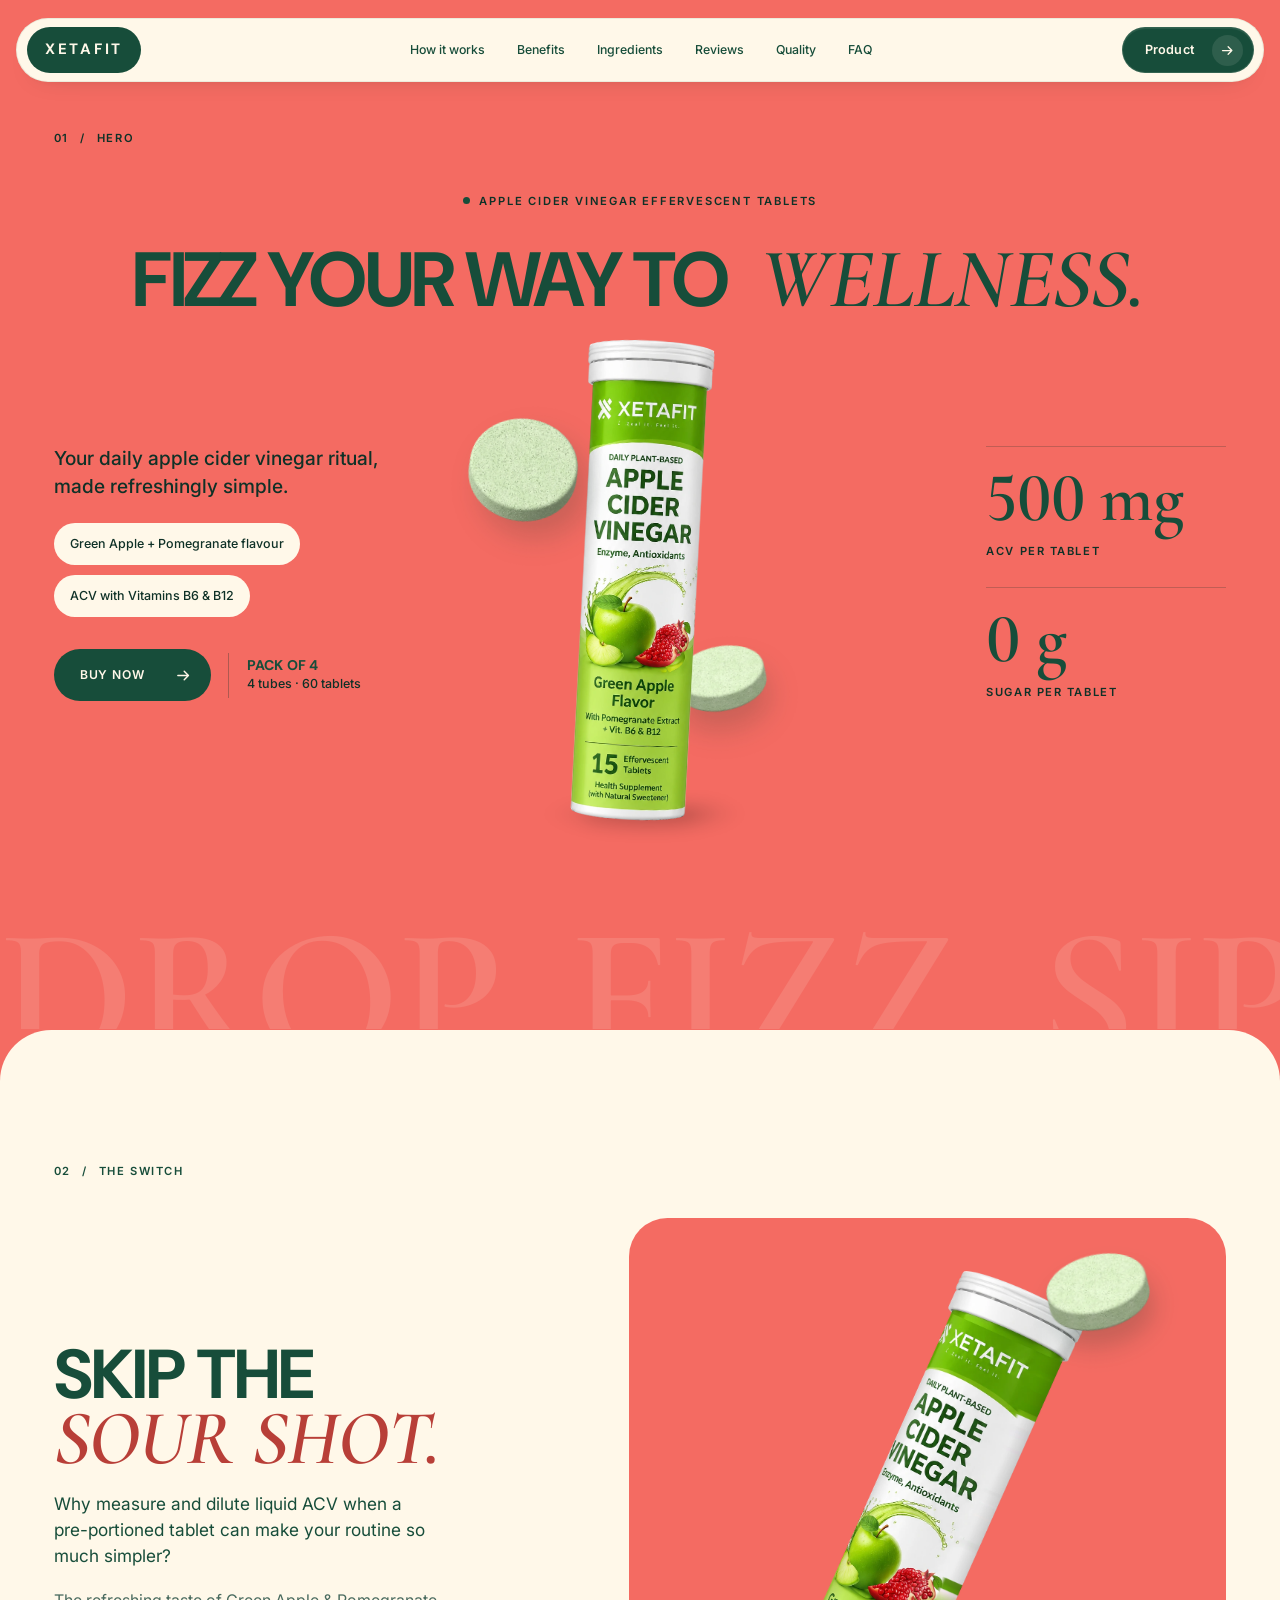
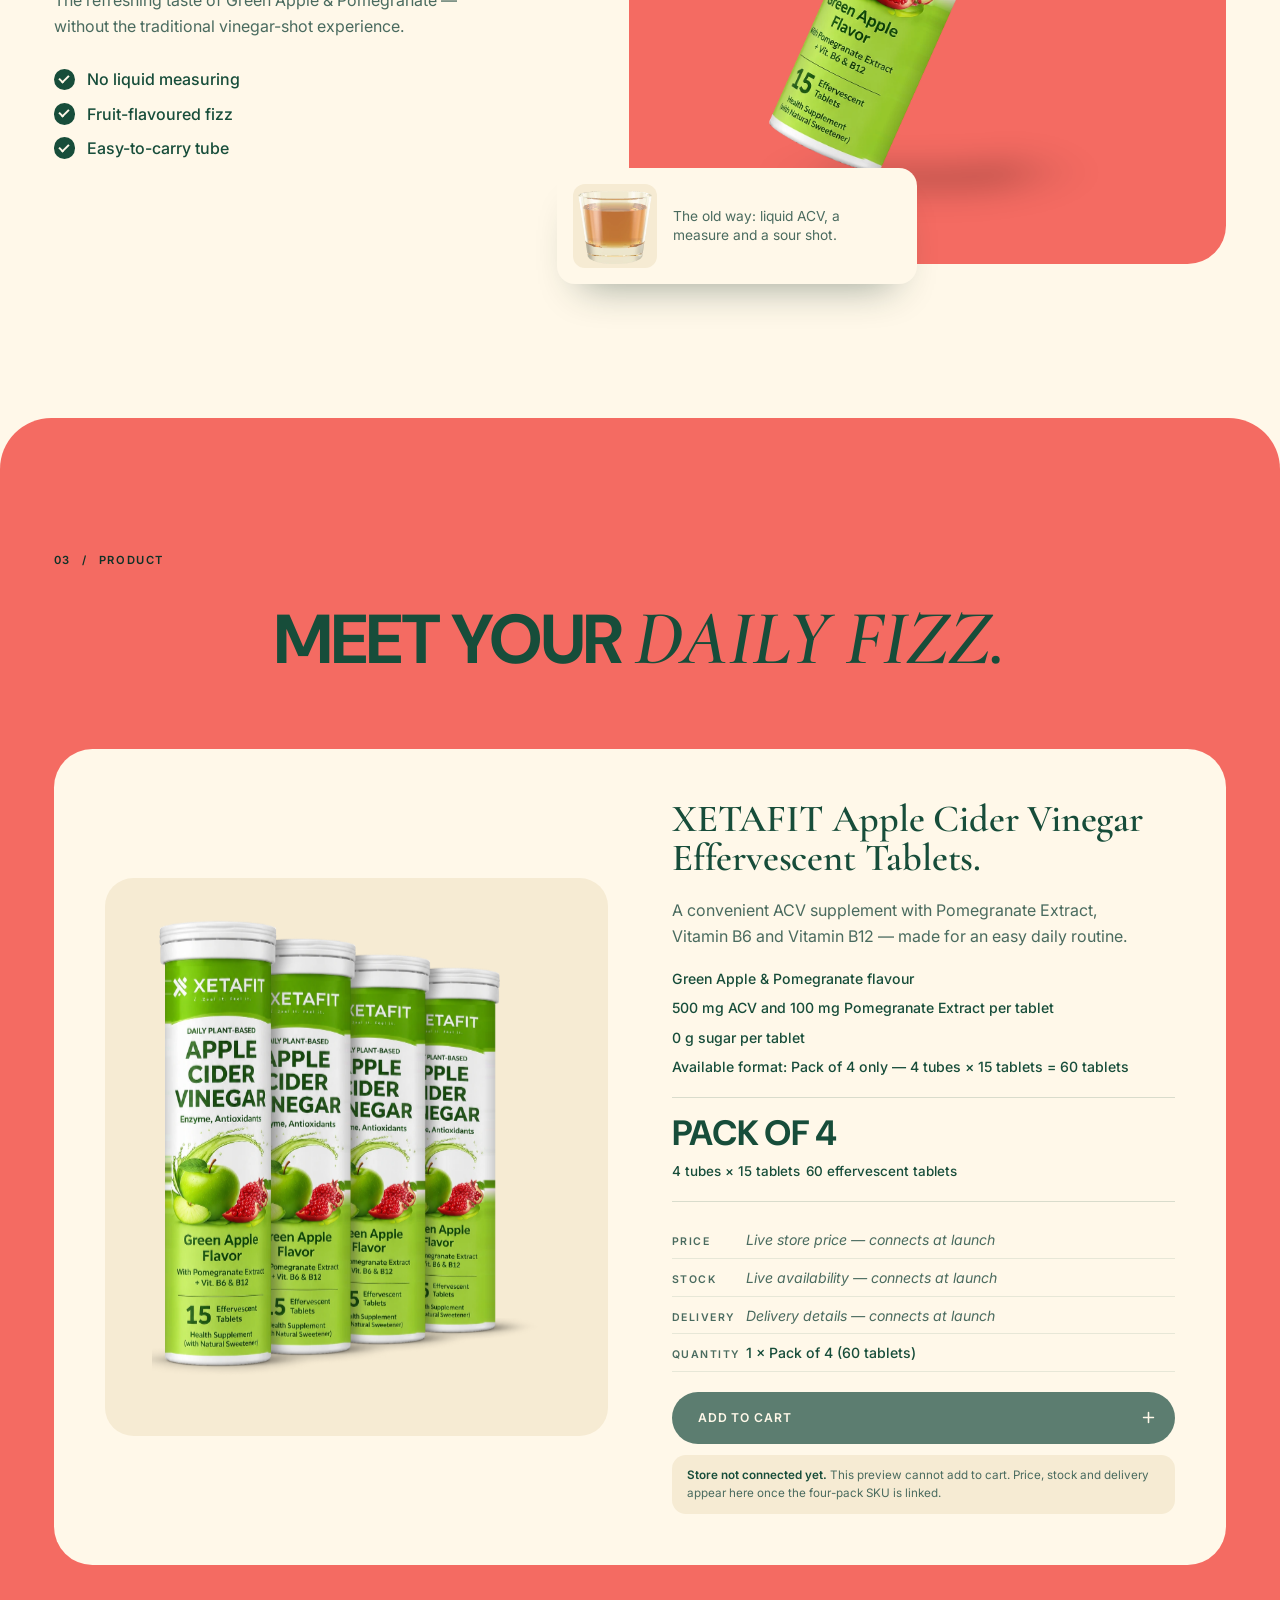
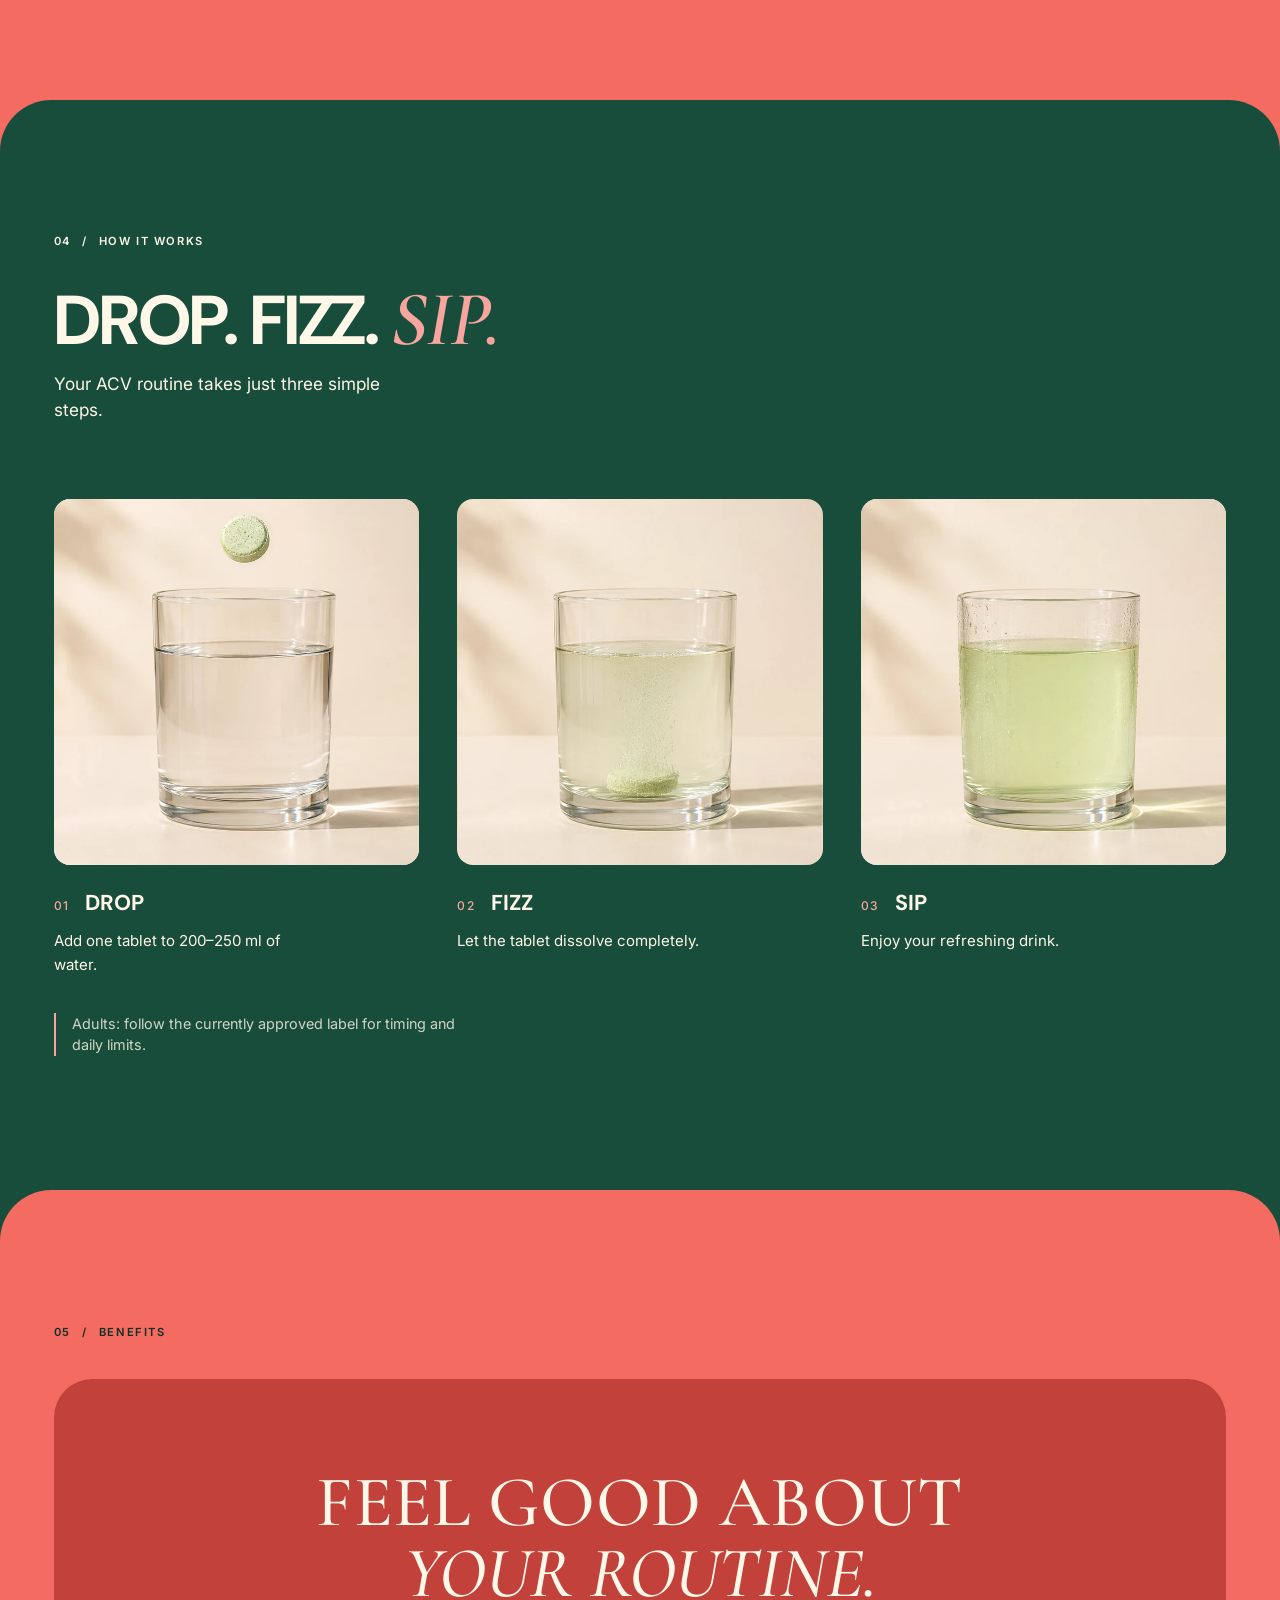
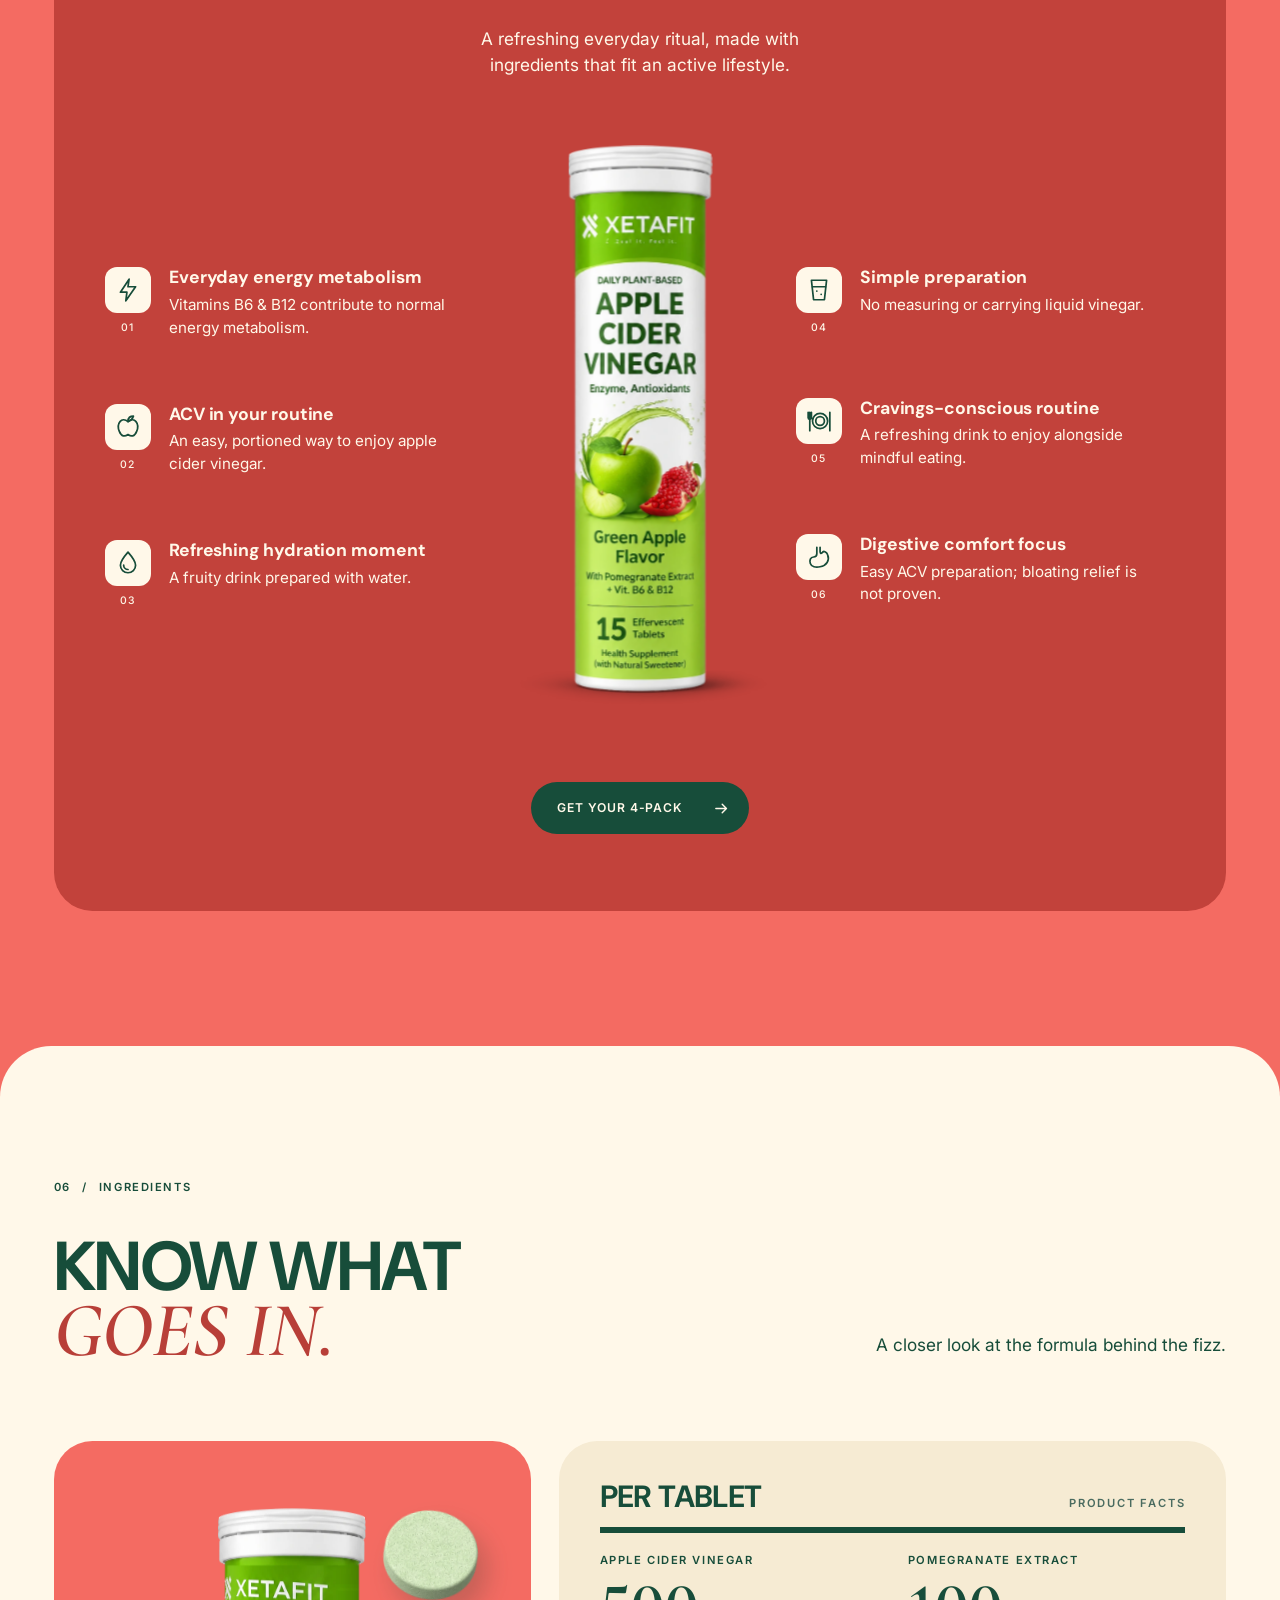
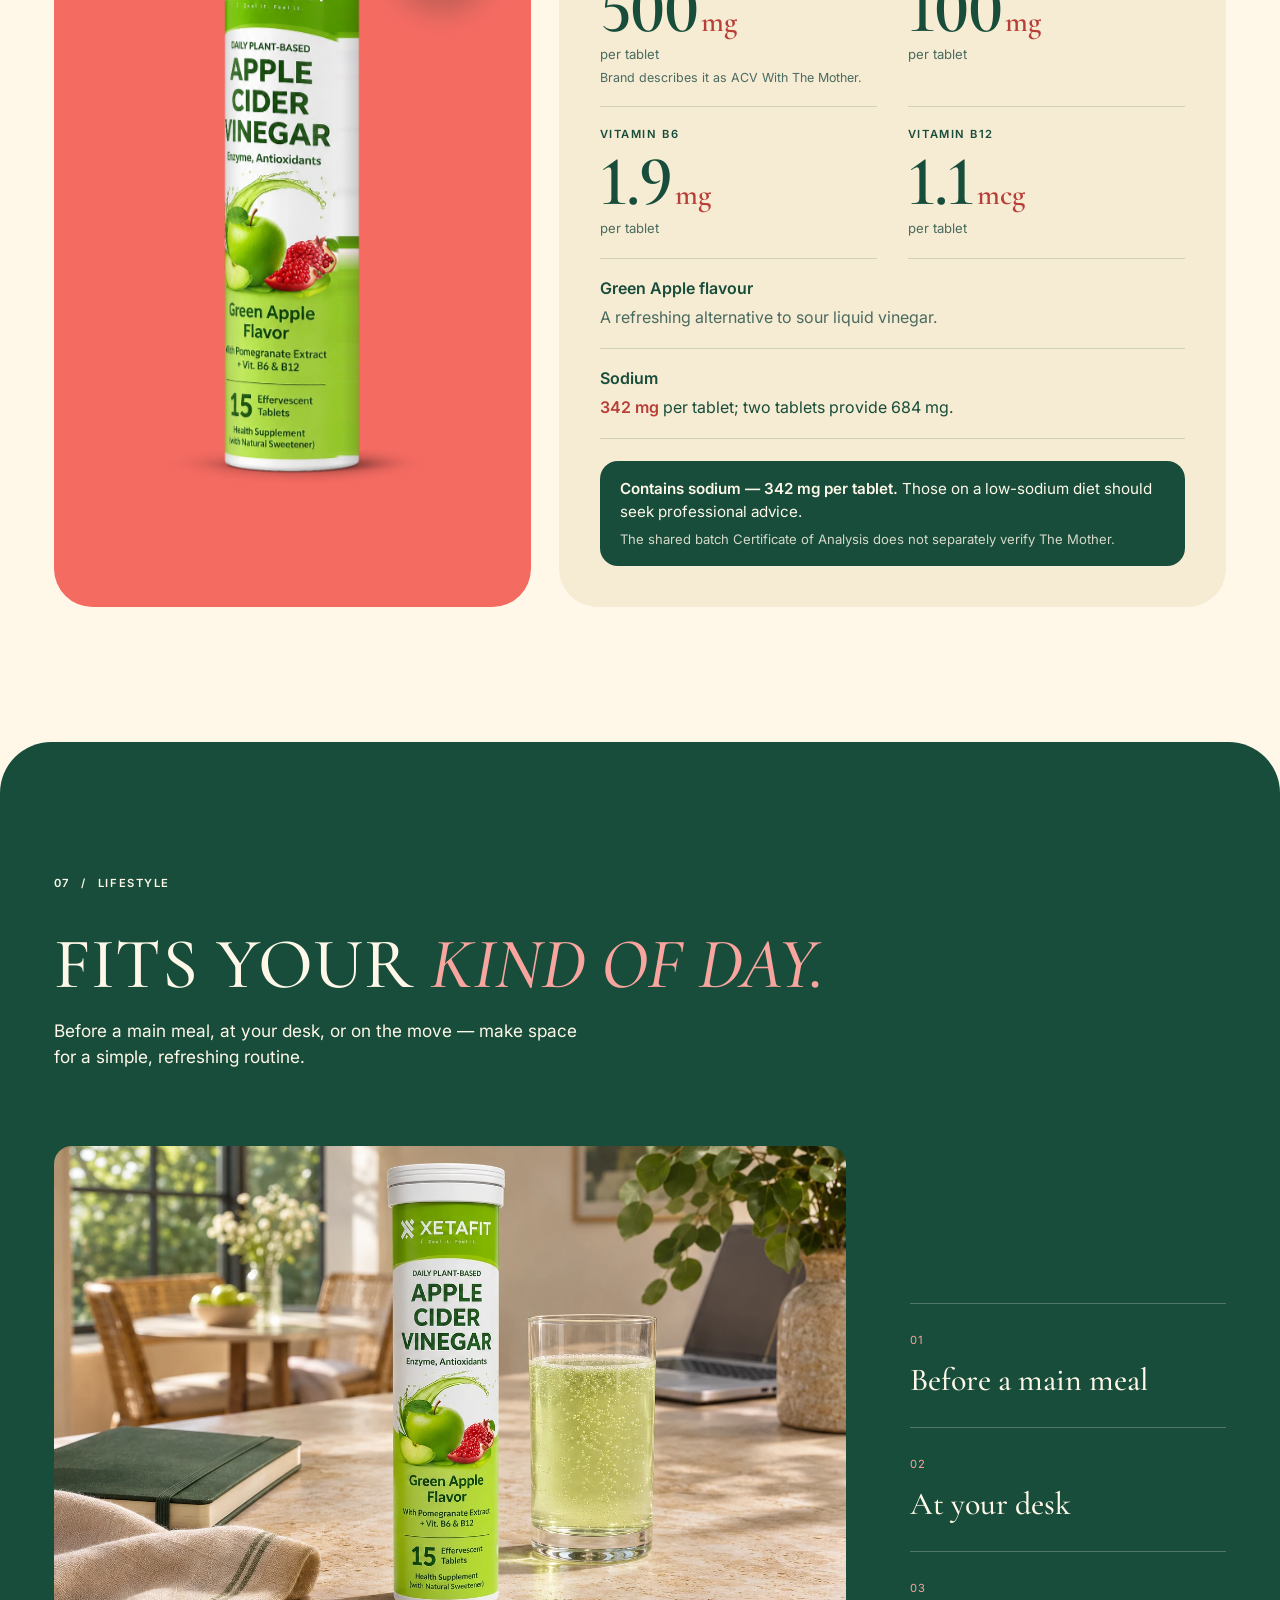
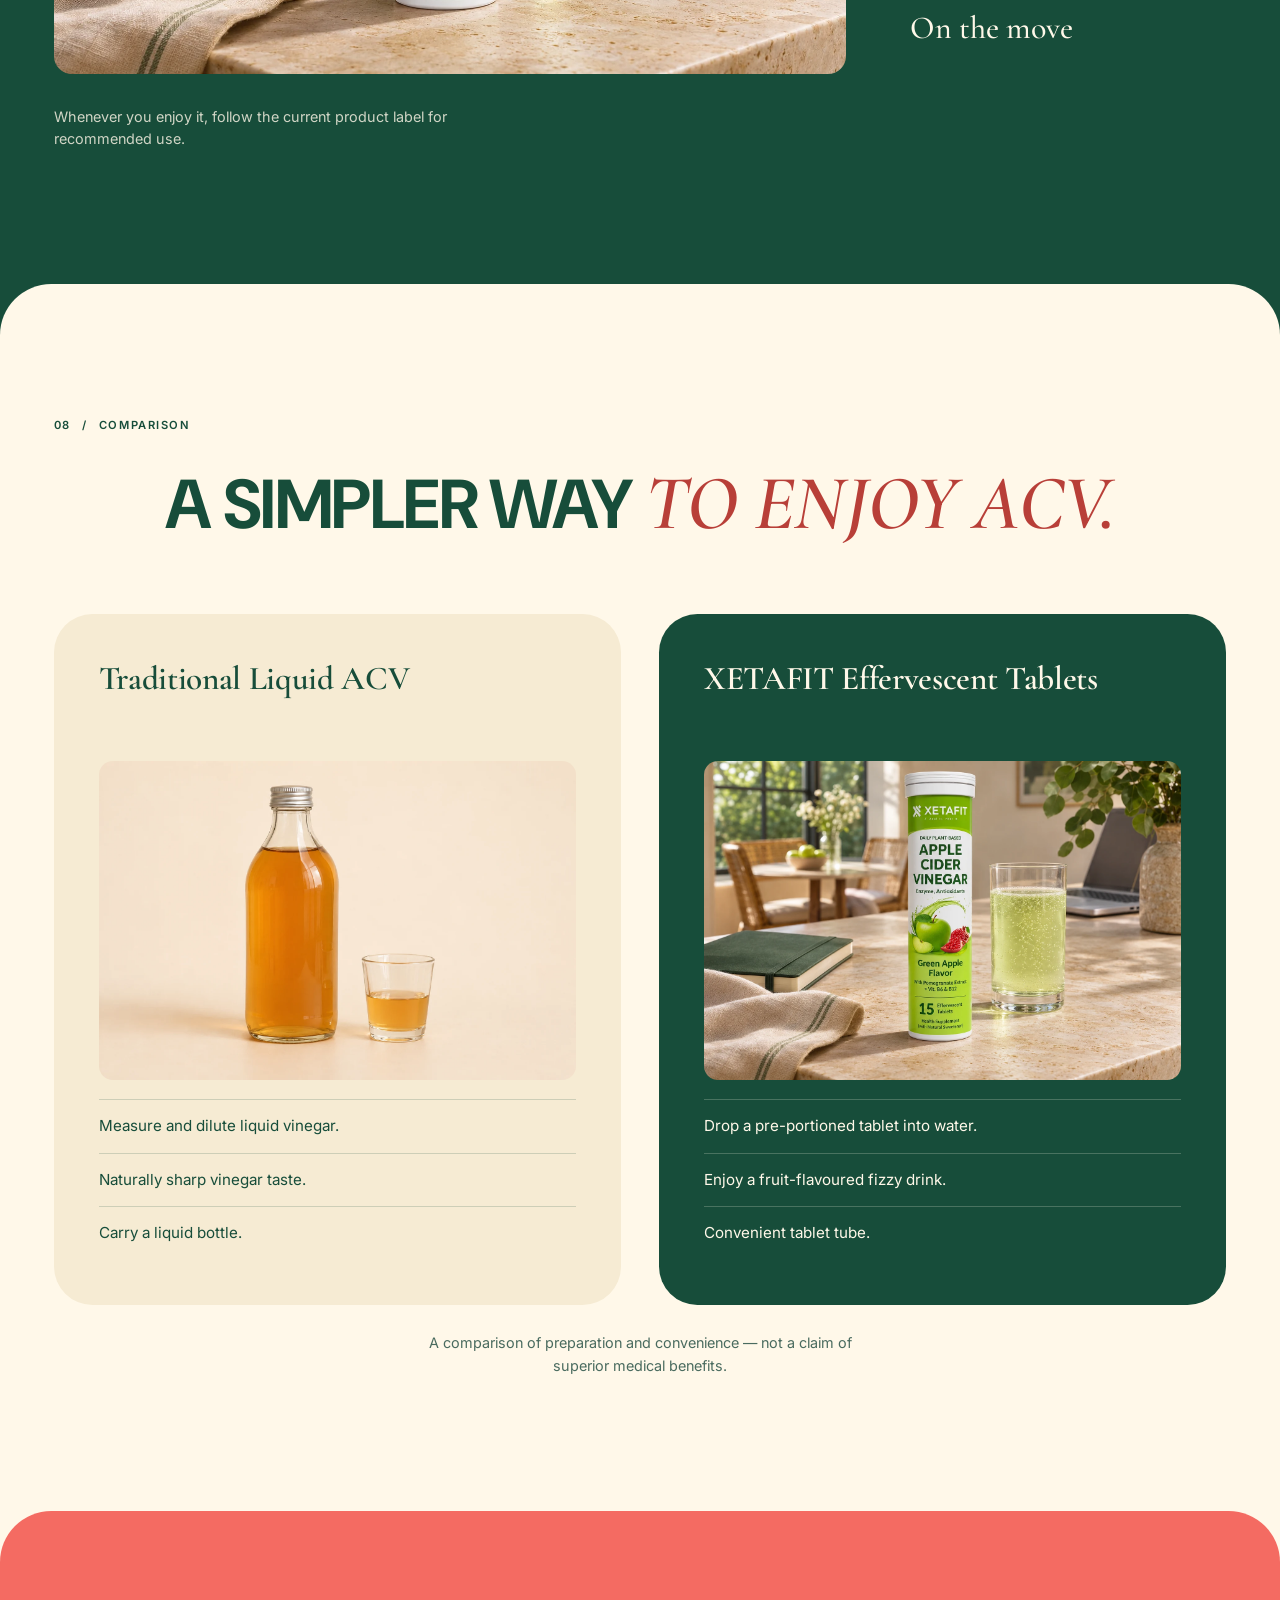
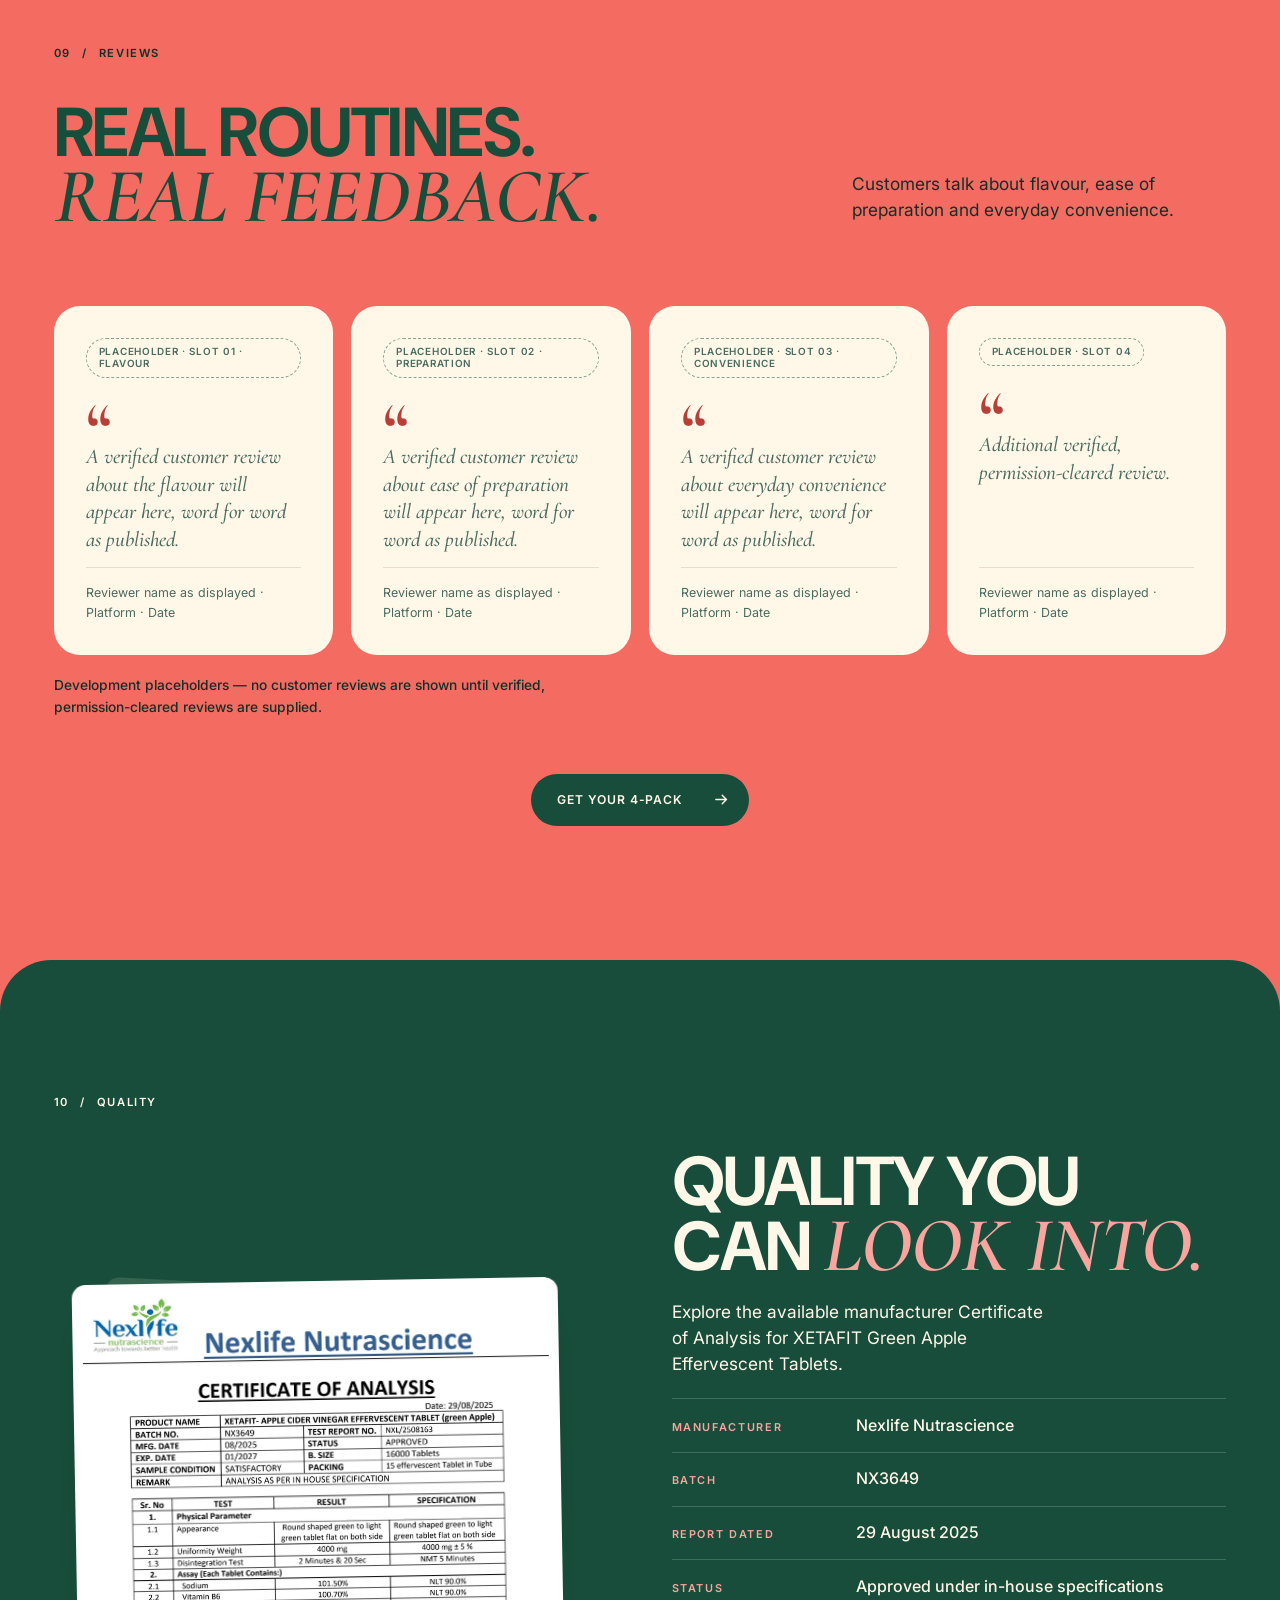
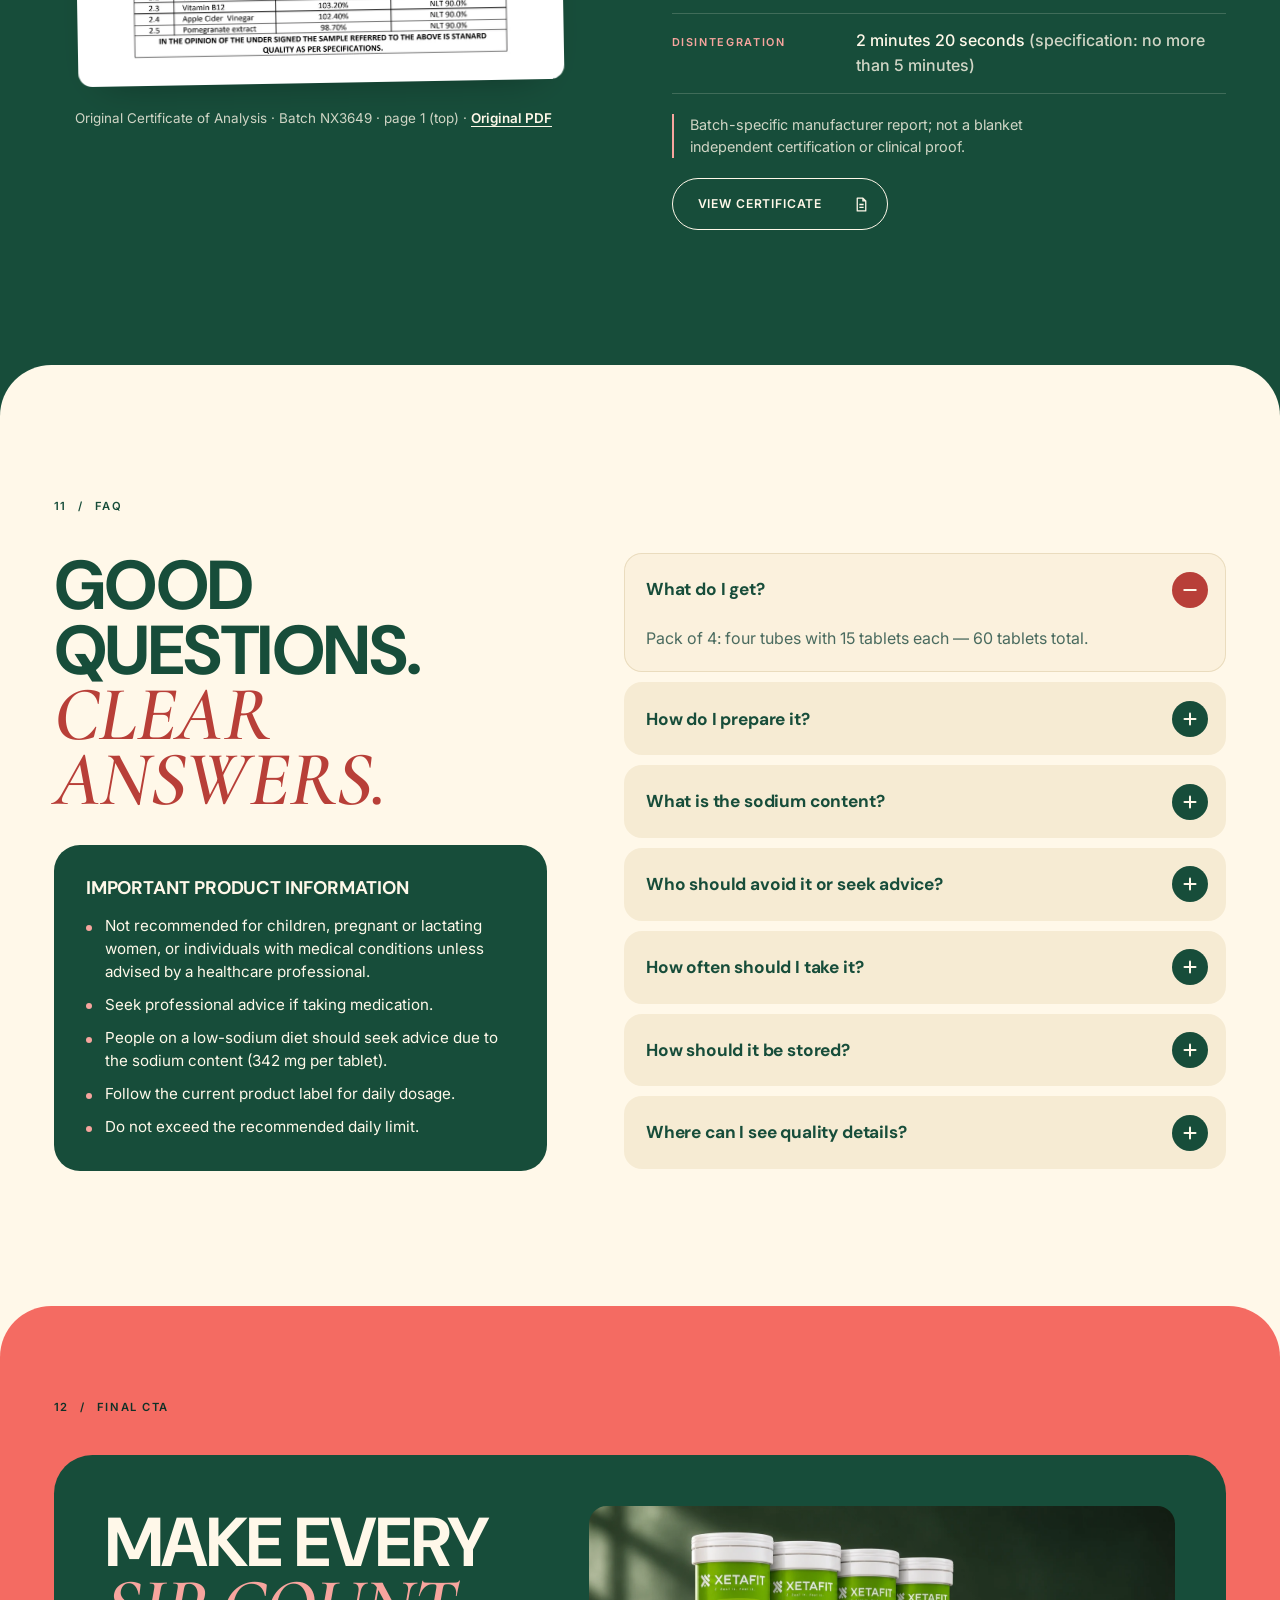
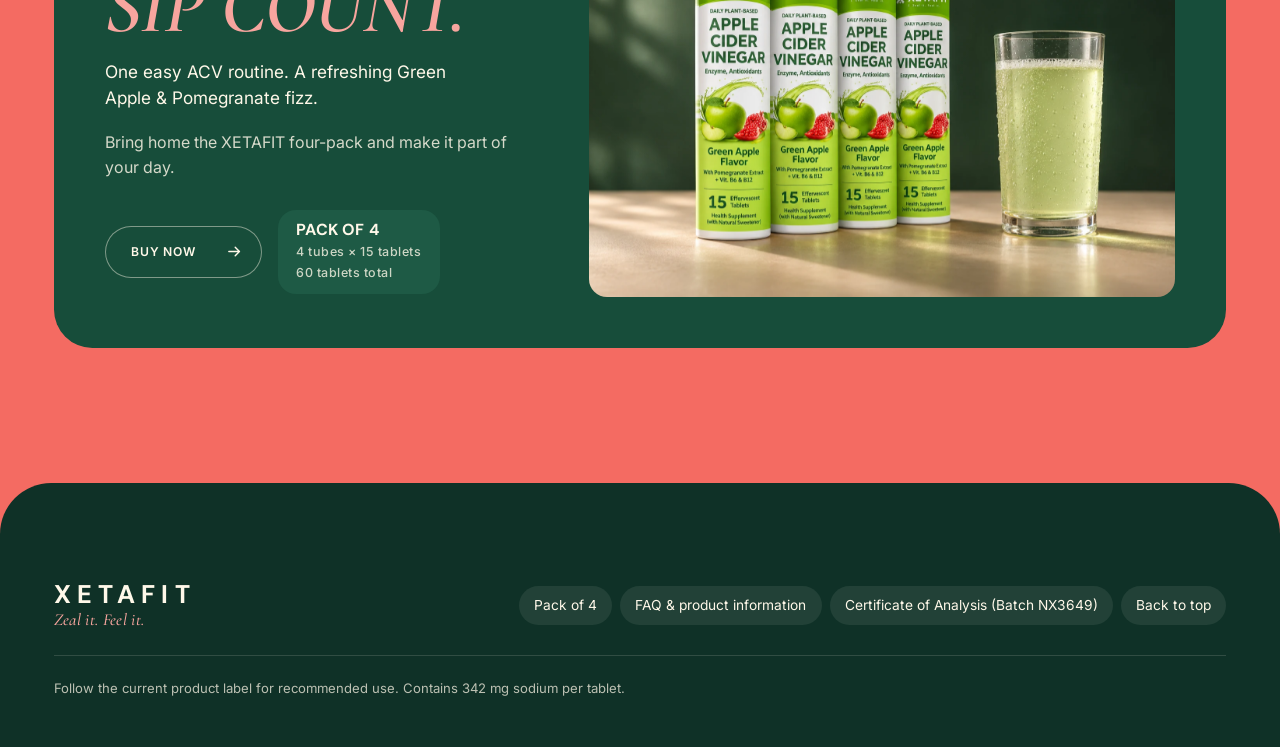
==== index.html @ f1c26c10 "Add refined XETAFIT landing page" ====
<!doctype html>
<html lang="en">
<head>
  <meta charset="utf-8">
  <meta name="viewport" content="width=device-width, initial-scale=1, viewport-fit=cover">
  <title>XETAFIT Apple Cider Vinegar Effervescent Tablets — Fizz Your Way to Wellness</title>
  <meta name="description" content="XETAFIT Apple Cider Vinegar Effervescent Tablets in Green Apple &amp; Pomegranate flavour. 500 mg ACV with Vitamins B6 &amp; B12 per tablet. Pack of 4 — 4 tubes, 60 tablets.">
  <meta name="theme-color" content="#F46B62">
  <link rel="icon" href="data:image/svg+xml,%3Csvg xmlns='http://www.w3.org/2000/svg' viewBox='0 0 32 32'%3E%3Crect width='32' height='32' rx='9' fill='%23174D3A'/%3E%3Ccircle cx='16' cy='16' r='7' fill='%23F46B62'/%3E%3C/svg%3E">

  <!-- Fonts: DM Sans (display), Cormorant Garamond (editorial), Inter (body) -->
  <link rel="preconnect" href="https://fonts.googleapis.com">
  <link rel="preconnect" href="https://fonts.gstatic.com" crossorigin>
  <link rel="stylesheet" href="https://fonts.googleapis.com/css2?family=Cormorant+Garamond:ital,wght@0,500;0,600;1,500;1,600&family=DM+Sans:opsz,wght@9..40,700&family=Inter:wght@400;500;600&display=swap">

  <!-- The hero tube is the first thing painted -->
  <link rel="preload" as="image" href="assets/images/tube-front.webp" type="image/webp" fetchpriority="high">

  <link rel="stylesheet" href="css/style.css">
  <link rel="stylesheet" href="css/responsive.css">
  <link rel="stylesheet" href="css/animations.css">
</head>
<body>

<a class="skip-link" href="#buy">Skip to the 4-pack</a>

<!-- ============================================================
     Inline icon sprite (line art, inherits currentColor)
     ============================================================ -->
<svg class="sprite" aria-hidden="true" focusable="false">
  <symbol id="i-arrow" viewBox="0 0 24 24"><path d="M4 12h15M13 6l6 6-6 6" fill="none" stroke="currentColor" stroke-width="2" stroke-linecap="round" stroke-linejoin="round"/></symbol>
  <symbol id="i-plus" viewBox="0 0 24 24"><path d="M12 5v14M5 12h14" fill="none" stroke="currentColor" stroke-width="2.2" stroke-linecap="round"/></symbol>
  <symbol id="i-doc" viewBox="0 0 24 24"><path d="M6 3h8l4 4v14H6z M14 3v4h4 M9 12h6 M9 16h6" fill="none" stroke="currentColor" stroke-width="1.8" stroke-linejoin="round"/></symbol>
  <symbol id="i-energy" viewBox="0 0 24 24"><g fill="none" stroke="currentColor" stroke-width="1.6" stroke-linecap="round" stroke-linejoin="round"><path d="m13 2-8 12h6l-1 8 9-13h-7z"/></g></symbol>
  <symbol id="i-apple" viewBox="0 0 24 24"><g fill="none" stroke="currentColor" stroke-width="1.6" stroke-linecap="round" stroke-linejoin="round"><path d="M12 7c-6-5-11 2-8 9 2 5 5 5 8 3 3 2 6 2 8-3 3-7-2-14-8-9Z"/><path d="M12 7c0-4 2-5 5-5-1 3-2 4-5 5Z"/></g></symbol>
  <symbol id="i-drop" viewBox="0 0 24 24"><g fill="none" stroke="currentColor" stroke-width="1.6" stroke-linecap="round" stroke-linejoin="round"><path d="M12 2S5 10 5 14a7 7 0 0 0 14 0c0-4-7-12-7-12Z"/><path d="M8 14a4 4 0 0 0 4 4"/></g></symbol>
  <symbol id="i-glass" viewBox="0 0 24 24"><g fill="none" stroke="currentColor" stroke-width="1.6" stroke-linecap="round" stroke-linejoin="round"><path d="m5 3 2 18h10l2-18H5Z"/><path d="M6 9h12M10 13h.01M14 16h.01"/></g></symbol>
  <symbol id="i-plate" viewBox="0 0 24 24"><g fill="none" stroke="currentColor" stroke-width="1.6" stroke-linecap="round" stroke-linejoin="round"><circle cx="13" cy="12" r="7"/><circle cx="13" cy="12" r="4"/><path d="M2 4v5c0 2 3 2 3 0V4M3.5 4v17M22 4v17"/></g></symbol>
  <symbol id="i-comfort" viewBox="0 0 24 24"><g fill="none" stroke="currentColor" stroke-width="1.6" stroke-linecap="round" stroke-linejoin="round"><path d="M10 3v6c0 2-1 3-3 3-3 0-4 3-3 6 1 3 5 4 9 3 6-1 9-6 7-11-1-3-4-4-5-2-1 1-2 1-2-1V3"/></g></symbol>
</svg>

<!-- ============================================================
     FLOATING PILL NAVIGATION
     No Buy Now here: V9 allows Buy Now only in scenes 01 and 12.
     "Product" is the navigation link to scene 03, as in the approved build.
     ============================================================ -->
<header class="nav nav--landing">
  <!-- LOGO PLACEHOLDER: swap this text wordmark for the official XETAFIT logo SVG (do not redraw the mark) -->
  <a class="nav__brand" href="#top" aria-label="XETAFIT — back to top">XETAFIT</a>
  <nav class="nav__links" aria-label="Primary">
    <ul>
      <li><a href="#how">How it works</a></li>
      <li><a href="#benefits">Benefits</a></li>
      <li><a href="#ingredients">Ingredients</a></li>
      <li><a href="#reviews">Reviews</a></li>
      <li><a href="#quality">Quality</a></li>
      <li><a href="#faq">FAQ</a></li>
    </ul>
  </nav>
  <a class="nav__product" href="#buy">Product <svg aria-hidden="true"><use href="#i-arrow"/></svg></a>
</header>

<main id="main">

<!-- ============================================================
     01 / HERO
     ============================================================ -->
<section class="sec sec--coral hero" id="top" aria-labelledby="hero-title">
  <div class="wrap section-id rv"><p class="label"><span class="label__n">01</span><span aria-hidden="true">/</span>HERO</p></div>
  <div class="wrap hero__wrap">
    <p class="hero__eyebrow intro" style="--d:0">Apple Cider Vinegar Effervescent Tablets</p>

    <h1 class="hero__title" id="hero-title">
      <span class="line"><span class="intro-line" style="--d:1">FIZZ YOUR WAY TO</span></span>
      <span class="line"><em class="intro-line" style="--d:2">WELLNESS.</em></span>
    </h1>

    <div class="hero__stage">
      <div class="hero__intro">
        <p class="hero__lead intro" style="--d:3">Your daily apple cider vinegar ritual, made refreshingly simple.</p>
        <p class="hero__meta intro" style="--d:4"><span>Green Apple + Pomegranate flavour</span> <span>ACV with Vitamins B6 &amp; B12</span></p>
        <div class="cta-row intro" style="--d:5">
          <a class="btn" href="#buy">Buy now
            <span class="btn__icon" aria-hidden="true"><svg><use href="#i-arrow"/></svg></span>
          </a>
          <p class="pack-chip"><strong>Pack of 4</strong><span>4 tubes · 60 tablets</span></p>
        </div>
      </div>

      <figure class="hero__art intro-art">
        <div class="hero__zoom zoom">
          <div class="hero__breathe breathe">
            <span class="hero__ground" aria-hidden="true"><img class="tube__shadow tube__shadow--soft" src="assets/images/tube-shadow-soft.webp" alt="" width="628" height="182" decoding="async"></span>
            <span class="tab tab--a" aria-hidden="true"><img class="drift" src="assets/images/tablet-a.webp" alt="" width="431" height="408" decoding="async"></span>
            <span class="tab tab--b" aria-hidden="true"><img class="drift drift--b" src="assets/images/tablet-b.webp" alt="" width="426" height="342" decoding="async"></span>
            <div class="hero__float">
              <img class="hero__tube" src="assets/images/tube-front.webp" alt="XETAFIT Apple Cider Vinegar effervescent tablets tube, Green Apple flavour, 15 effervescent tablets" width="360" height="1369" fetchpriority="high" decoding="async">
              <span class="sheen sheen--front" aria-hidden="true"></span>
            </div>
          </div>
        </div>
      </figure>

      <ul class="hero__stats" aria-label="Per tablet">
        <li class="intro" style="--d:4"><strong>500 mg</strong><span>ACV per tablet</span></li>
        <li class="intro" style="--d:5"><strong>0 g</strong><span>sugar per tablet</span></li>
      </ul>
    </div>
  </div>

  <div class="fizz-field fizz-field--hero" aria-hidden="true">
    <i class="b2" style="--x:71.8%;--y:5.6%;--h:61cqh;--s:4.7px;--d:8.47s;--t:-2.35s;--o:0.91;--w:4.8px"></i>
    <i class="b3" style="--x:85.3%;--y:2.0%;--h:55cqh;--s:4.9px;--d:9.74s;--t:-5.18s;--o:0.93;--w:5.5px"></i>
    <i class="b1" style="--x:74.3%;--y:7.8%;--h:67cqh;--s:8.0px;--d:8.96s;--t:-2.47s;--o:0.76;--w:6.1px"></i>
    <i class="b3" style="--x:30.6%;--y:7.5%;--h:43cqh;--s:4.5px;--d:7.44s;--t:-6.22s;--o:0.82;--w:-2.6px"></i>
    <i class="b1" style="--x:10.4%;--y:0.2%;--h:64cqh;--s:4.7px;--d:10.45s;--t:-5.66s;--o:0.99;--w:2.2px"></i>
    <i class="b2" style="--x:10.2%;--y:0.2%;--h:64cqh;--s:4.7px;--d:10.13s;--t:-0.88s;--o:0.97;--w:4.2px"></i>
    <i class="b1" style="--x:65.0%;--y:0.0%;--h:51cqh;--s:4.7px;--d:7.03s;--t:-0.72s;--o:0.86;--w:-3.7px"></i>
    <i class="b3" style="--x:42.9%;--y:1.1%;--h:59cqh;--s:4.9px;--d:8.93s;--t:-0.85s;--o:0.88;--w:-6.8px"></i>
    <i class="b1" style="--x:66.9%;--y:1.2%;--h:67cqh;--s:4.6px;--d:8.48s;--t:-5.61s;--o:0.97;--w:-6.6px"></i>
    <i class="b3" style="--x:84.5%;--y:2.0%;--h:55cqh;--s:4.3px;--d:9.37s;--t:-0.52s;--o:0.91;--w:-4.8px"></i>
    <i class="b1" style="--x:10.2%;--y:0.2%;--h:64cqh;--s:4.7px;--d:10.01s;--t:-8.92s;--o:0.83;--w:3.8px"></i>
    <i class="b3" style="--x:37.3%;--y:2.9%;--h:68cqh;--s:7.9px;--d:8.39s;--t:-2.83s;--o:0.75;--w:-6.8px"></i>
    <i class="b1" style="--x:25.9%;--y:18.8%;--h:71cqh;--s:5.0px;--d:11.98s;--t:-3.72s;--o:0.93;--w:2.4px"></i>
    <i class="b2" style="--x:85.6%;--y:2.0%;--h:55cqh;--s:4.1px;--d:9.20s;--t:-2.94s;--o:0.90;--w:-6.3px"></i>
    <i class="b2" style="--x:51.2%;--y:7.3%;--h:44cqh;--s:5.0px;--d:5.93s;--t:-5.48s;--o:0.84;--w:-4.3px"></i>
    <i class="b3" style="--x:9.6%;--y:39.4%;--h:55cqh;--s:8.8px;--d:6.10s;--t:-5.67s;--o:0.74;--w:-4.4px"></i>
    <i class="b3" style="--x:58.3%;--y:0.3%;--h:78cqh;--s:4.4px;--d:11.27s;--t:-10.84s;--o:0.94;--w:5.0px"></i>
    <i class="b1" style="--x:92.9%;--y:3.2%;--h:72cqh;--s:8.9px;--d:8.45s;--t:-4.91s;--o:0.84;--w:3.1px"></i>
    <i class="b2" style="--x:20.3%;--y:22.3%;--h:66cqh;--s:4.4px;--d:8.69s;--t:-4.27s;--o:0.94;--w:6.6px"></i>
    <i class="b1" style="--x:42.2%;--y:1.1%;--h:59cqh;--s:4.8px;--d:8.83s;--t:-2.73s;--o:0.99;--w:3.6px"></i>
    <i class="b3" style="--x:65.9%;--y:12.3%;--h:51cqh;--s:4.4px;--d:6.42s;--t:-4.83s;--o:0.85;--w:3.0px"></i>
    <i class="b3" style="--x:64.4%;--y:0.0%;--h:51cqh;--s:4.9px;--d:7.05s;--t:-3.77s;--o:0.90;--w:-6.3px"></i>
    <i class="b1" style="--x:14.0%;--y:2.8%;--h:42cqh;--s:4.3px;--d:6.22s;--t:-4.48s;--o:0.98;--w:4.8px"></i>
    <i class="b1" style="--x:23.9%;--y:6.5%;--h:55cqh;--s:4.2px;--d:8.59s;--t:-4.00s;--o:0.87;--w:7.0px"></i>
    <i class="b3" style="--x:25.8%;--y:21.3%;--h:73cqh;--s:7.1px;--d:7.97s;--t:-2.31s;--o:0.85;--w:4.8px"></i>
    <i class="b2" style="--x:60.0%;--y:8.3%;--h:78cqh;--s:5.0px;--d:12.83s;--t:-4.72s;--o:0.82;--w:2.1px"></i>
    <i class="b2" style="--x:49.2%;--y:23.2%;--h:36cqh;--s:4.8px;--d:6.34s;--t:-6.22s;--o:0.83;--w:-3.6px"></i>
    <i class="b3" style="--x:62.7%;--y:34.2%;--h:45cqh;--s:4.5px;--d:7.66s;--t:-2.88s;--o:0.87;--w:3.3px"></i>
    <i class="b3" style="--x:64.3%;--y:11.2%;--h:61cqh;--s:4.7px;--d:8.10s;--t:-5.78s;--o:0.88;--w:-4.0px"></i>
    <i class="b1" style="--x:94.1%;--y:9.4%;--h:63cqh;--s:4.9px;--d:8.24s;--t:-7.50s;--o:0.99;--w:6.9px"></i>
    <i class="b2" style="--x:60.4%;--y:15.9%;--h:48cqh;--s:8.9px;--d:4.95s;--t:-2.39s;--o:0.75;--w:-5.2px"></i>
    <i class="b1" style="--x:27.0%;--y:6.4%;--h:36cqh;--s:4.6px;--d:5.21s;--t:-1.05s;--o:0.89;--w:6.4px"></i>
    <i class="b1" style="--x:71.0%;--y:5.5%;--h:68cqh;--s:4.8px;--d:12.32s;--t:-4.81s;--o:1.00;--w:4.5px"></i>
    <i class="b2" style="--x:46.9%;--y:0.9%;--h:75cqh;--s:4.4px;--d:11.79s;--t:-10.63s;--o:0.96;--w:4.4px"></i>
    <i class="b2" style="--x:54.9%;--y:4.7%;--h:36cqh;--s:4.0px;--d:6.17s;--t:-6.01s;--o:0.92;--w:-6.7px"></i>
    <i class="b1" style="--x:67.1%;--y:1.2%;--h:67cqh;--s:4.1px;--d:8.87s;--t:-3.02s;--o:0.86;--w:-3.7px"></i>
    <i class="b2" style="--x:66.1%;--y:16.7%;--h:59cqh;--s:8.0px;--d:6.61s;--t:-6.16s;--o:0.90;--w:6.3px"></i>
    <i class="b3" style="--x:76.4%;--y:20.8%;--h:71cqh;--s:8.2px;--d:9.46s;--t:-2.51s;--o:0.77;--w:3.4px"></i>
    <i class="b3" style="--x:20.1%;--y:13.7%;--h:73cqh;--s:8.8px;--d:10.03s;--t:-6.97s;--o:0.85;--w:3.9px"></i>
    <i class="b2" style="--x:23.0%;--y:6.0%;--h:65cqh;--s:4.5px;--d:8.83s;--t:-1.92s;--o:0.93;--w:-6.4px"></i>
    <i class="b1" style="--x:5.1%;--y:0.7%;--h:57cqh;--s:4.6px;--d:9.47s;--t:-6.82s;--o:1.00;--w:6.9px"></i>
    <i class="b3" style="--x:14.8%;--y:49.2%;--h:39cqh;--s:4.4px;--d:5.81s;--t:-3.53s;--o:0.83;--w:2.2px"></i>
    <i class="b2" style="--x:8.4%;--y:8.7%;--h:51cqh;--s:4.1px;--d:7.05s;--t:-4.47s;--o:0.85;--w:3.5px"></i>
    <i class="b1" style="--x:67.4%;--y:1.2%;--h:67cqh;--s:4.7px;--d:9.49s;--t:-7.83s;--o:0.86;--w:-2.0px"></i>
    <i class="b3" style="--x:11.1%;--y:2.9%;--h:64cqh;--s:4.8px;--d:8.68s;--t:-3.24s;--o:0.92;--w:5.9px"></i>
    <i class="b1" style="--x:68.8%;--y:48.0%;--h:46cqh;--s:11.4px;--d:5.15s;--t:-1.75s;--o:0.68;--w:4.9px"></i>
    <i class="b3" style="--x:83.5%;--y:40.7%;--h:45cqh;--s:8.0px;--d:5.30s;--t:-2.46s;--o:0.80;--w:4.8px"></i>
    <i class="b1" style="--x:41.8%;--y:1.1%;--h:59cqh;--s:4.5px;--d:8.54s;--t:-4.76s;--o:0.95;--w:5.2px"></i>
    <i class="b3" style="--x:9.9%;--y:17.8%;--h:64cqh;--s:8.4px;--d:8.52s;--t:-5.21s;--o:0.87;--w:-5.8px"></i>
    <i class="b2" style="--x:8.1%;--y:22.4%;--h:59cqh;--s:8.9px;--d:7.67s;--t:-2.57s;--o:0.82;--w:-2.7px"></i>
    <i class="b1" style="--x:79.1%;--y:23.1%;--h:71cqh;--s:7.8px;--d:8.30s;--t:-3.32s;--o:0.76;--w:-4.3px"></i>
    <i class="b2" style="--x:39.3%;--y:56.9%;--h:37cqh;--s:11.1px;--d:3.39s;--t:-1.52s;--o:0.74;--w:-2.8px"></i>
    <i class="b2" style="--x:89.5%;--y:15.5%;--h:38cqh;--s:4.7px;--d:5.94s;--t:-5.03s;--o:0.89;--w:-2.7px"></i>
    <i class="b2" style="--x:33.9%;--y:29.6%;--h:64cqh;--s:4.6px;--d:9.84s;--t:-6.28s;--o:1.00;--w:2.6px"></i>
    <i class="b3" style="--x:34.5%;--y:5.0%;--h:64cqh;--s:4.8px;--d:8.17s;--t:-0.87s;--o:0.94;--w:-2.5px"></i>
    <i class="b1" style="--x:1.8%;--y:1.6%;--h:54cqh;--s:13.0px;--d:4.83s;--t:-4.49s;--o:0.71;--w:-2.1px"></i>
    <i class="b3" style="--x:90.8%;--y:11.9%;--h:57cqh;--s:8.9px;--d:6.27s;--t:-2.52s;--o:0.73;--w:6.6px"></i>
    <i class="b3" style="--x:89.4%;--y:55.5%;--h:38cqh;--s:11.6px;--d:3.59s;--t:-2.90s;--o:0.78;--w:4.5px"></i>
    <i class="b2" style="--x:72.4%;--y:8.0%;--h:45cqh;--s:4.6px;--d:6.94s;--t:-1.55s;--o:0.82;--w:5.7px"></i>
    <i class="b3" style="--x:4.6%;--y:2.5%;--h:52cqh;--s:4.3px;--d:9.41s;--t:-0.88s;--o:0.88;--w:2.0px"></i>
    <i class="b3" style="--x:42.1%;--y:34.1%;--h:35cqh;--s:4.0px;--d:5.02s;--t:-2.03s;--o:0.89;--w:-6.1px"></i>
    <i class="b2" style="--x:69.0%;--y:18.7%;--h:42cqh;--s:7.1px;--d:4.17s;--t:-1.61s;--o:0.80;--w:4.5px"></i>
    <i class="b3" style="--x:57.0%;--y:9.4%;--h:39cqh;--s:4.8px;--d:5.56s;--t:-3.96s;--o:0.93;--w:-6.4px"></i>
    <i class="b3" style="--x:84.9%;--y:2.0%;--h:55cqh;--s:4.7px;--d:9.99s;--t:-8.42s;--o:0.90;--w:-5.3px"></i>
    <i class="b1" style="--x:68.1%;--y:1.2%;--h:67cqh;--s:4.9px;--d:8.89s;--t:-0.49s;--o:0.94;--w:3.5px"></i>
    <i class="b3" style="--x:90.5%;--y:37.4%;--h:56cqh;--s:8.1px;--d:7.02s;--t:-4.08s;--o:0.90;--w:-4.3px"></i>
    <i class="b1" style="--x:62.7%;--y:42.1%;--h:36cqh;--s:4.4px;--d:6.45s;--t:-3.00s;--o:0.97;--w:-5.1px"></i>
    <i class="b1" style="--x:81.8%;--y:10.1%;--h:34cqh;--s:4.6px;--d:4.46s;--t:-2.04s;--o:0.84;--w:6.4px"></i>
    <i class="b3" style="--x:86.0%;--y:9.6%;--h:63cqh;--s:7.0px;--d:7.78s;--t:-2.79s;--o:0.81;--w:-4.5px"></i>
    <i class="b1" style="--x:64.3%;--y:0.0%;--h:51cqh;--s:4.7px;--d:6.95s;--t:-2.15s;--o:0.90;--w:5.2px"></i>
    <i class="b1" style="--x:62.7%;--y:16.4%;--h:50cqh;--s:4.9px;--d:8.42s;--t:-1.92s;--o:0.92;--w:-6.2px"></i>
    <i class="b3" style="--x:42.2%;--y:1.1%;--h:59cqh;--s:4.6px;--d:8.85s;--t:-7.05s;--o:0.91;--w:7.0px"></i>
    <i class="b3" style="--x:94.8%;--y:13.1%;--h:37cqh;--s:4.5px;--d:6.48s;--t:-4.85s;--o:0.83;--w:4.9px"></i>
    <i class="b2" style="--x:89.0%;--y:2.7%;--h:56cqh;--s:4.1px;--d:9.84s;--t:-3.53s;--o:0.98;--w:-4.7px"></i>
    <i class="b2" style="--x:68.5%;--y:20.3%;--h:34cqh;--s:4.3px;--d:4.82s;--t:-4.06s;--o:0.87;--w:6.7px"></i>
    <i class="b2" style="--x:88.3%;--y:7.0%;--h:71cqh;--s:8.8px;--d:7.66s;--t:-6.36s;--o:0.91;--w:4.9px"></i>
    <i class="b2" style="--x:47.1%;--y:40.1%;--h:54cqh;--s:7.8px;--d:6.55s;--t:-4.18s;--o:0.75;--w:-6.4px"></i>
    <i class="b1" style="--x:21.1%;--y:15.1%;--h:73cqh;--s:12.6px;--d:6.37s;--t:-0.24s;--o:0.80;--w:-2.9px"></i>
    <i class="b3" style="--x:51.2%;--y:8.4%;--h:68cqh;--s:13.1px;--d:7.37s;--t:-5.68s;--o:0.70;--w:3.4px"></i>
    <i class="b3" style="--x:65.2%;--y:0.3%;--h:58cqh;--s:8.6px;--d:6.17s;--t:-2.28s;--o:0.75;--w:4.0px"></i>
    <i class="b3" style="--x:9.7%;--y:5.4%;--h:33cqh;--s:4.2px;--d:4.33s;--t:-0.26s;--o:0.89;--w:-3.4px"></i>
    <i class="b3" style="--x:53.3%;--y:13.4%;--h:40cqh;--s:4.5px;--d:5.58s;--t:-5.42s;--o:0.84;--w:-3.7px"></i>
    <i class="b3" style="--x:7.3%;--y:8.8%;--h:57cqh;--s:4.4px;--d:7.50s;--t:-2.75s;--o:0.86;--w:2.5px"></i>
    <i class="b2" style="--x:24.1%;--y:5.4%;--h:47cqh;--s:7.8px;--d:5.84s;--t:-5.57s;--o:0.75;--w:-4.6px"></i>
    <i class="b2" style="--x:32.1%;--y:6.2%;--h:43cqh;--s:4.8px;--d:5.85s;--t:-1.43s;--o:0.99;--w:7.0px"></i>
    <i class="b3" style="--x:88.4%;--y:1.8%;--h:41cqh;--s:4.2px;--d:6.57s;--t:-1.92s;--o:0.90;--w:-6.1px"></i>
    <i class="b3" style="--x:66.0%;--y:3.4%;--h:46cqh;--s:4.4px;--d:7.11s;--t:-6.37s;--o:0.96;--w:-4.6px"></i>
    <i class="b1" style="--x:51.3%;--y:45.8%;--h:43cqh;--s:4.0px;--d:7.39s;--t:-6.58s;--o:0.95;--w:6.2px"></i>
    <i class="b3" style="--x:15.3%;--y:43.2%;--h:51cqh;--s:8.7px;--d:5.09s;--t:-1.66s;--o:0.82;--w:-6.6px"></i>
    <i class="b1" style="--x:9.3%;--y:0.2%;--h:64cqh;--s:4.4px;--d:10.17s;--t:-3.53s;--o:0.92;--w:-4.7px"></i>
    <i class="b3" style="--x:98.4%;--y:9.9%;--h:45cqh;--s:4.9px;--d:6.11s;--t:-0.09s;--o:0.83;--w:-6.2px"></i>
    <i class="b2" style="--x:32.6%;--y:34.8%;--h:59cqh;--s:8.2px;--d:6.18s;--t:-4.33s;--o:0.89;--w:6.3px"></i>
    <i class="b2" style="--x:37.3%;--y:41.4%;--h:53cqh;--s:4.7px;--d:6.91s;--t:-2.45s;--o:0.89;--w:6.6px"></i>
    <i class="b3" style="--x:96.1%;--y:0.6%;--h:34cqh;--s:4.9px;--d:4.36s;--t:-3.84s;--o:0.90;--w:6.8px"></i>
    <i class="b3" style="--x:30.4%;--y:50.4%;--h:44cqh;--s:13.6px;--d:5.12s;--t:-1.05s;--o:0.71;--w:3.4px"></i>
    <i class="b1" style="--x:1.9%;--y:35.2%;--h:54cqh;--s:7.3px;--d:6.07s;--t:-4.71s;--o:0.86;--w:-2.2px"></i>
    <i class="b1" style="--x:84.7%;--y:11.9%;--h:46cqh;--s:4.5px;--d:7.85s;--t:-5.95s;--o:0.88;--w:3.9px"></i>
    <i class="b2" style="--x:14.4%;--y:49.5%;--h:44cqh;--s:8.1px;--d:6.15s;--t:-0.07s;--o:0.84;--w:-5.1px"></i>
    <i class="b2" style="--x:79.1%;--y:0.1%;--h:74cqh;--s:7.2px;--d:8.67s;--t:-3.57s;--o:0.87;--w:-3.4px"></i>
    <i class="b3" style="--x:27.6%;--y:57.3%;--h:36cqh;--s:7.0px;--d:3.74s;--t:-0.08s;--o:0.84;--w:4.4px"></i>
    <i class="b2" style="--x:7.6%;--y:3.2%;--h:61cqh;--s:4.4px;--d:8.34s;--t:-3.61s;--o:0.85;--w:5.9px"></i>
    <i class="b3" style="--x:53.1%;--y:42.7%;--h:51cqh;--s:7.2px;--d:6.65s;--t:-1.87s;--o:0.76;--w:3.2px"></i>
    <i class="b2" style="--x:64.0%;--y:0.0%;--h:51cqh;--s:4.6px;--d:6.89s;--t:-5.35s;--o:0.86;--w:6.1px"></i>
    <i class="b3" style="--x:22.7%;--y:0.3%;--h:51cqh;--s:4.6px;--d:7.51s;--t:-0.12s;--o:0.94;--w:4.3px"></i>
  </div>
  <div class="marquee" aria-hidden="true">
    <div class="marquee__track">
      <div class="marquee__group"><span>Drop. Fizz. Sip.</span><span>Drop. Fizz. Sip.</span></div>
      <div class="marquee__group"><span>Drop. Fizz. Sip.</span><span>Drop. Fizz. Sip.</span></div>
    </div>
  </div>
</section>

<!-- ============================================================
     02 / THE SWITCH
     ============================================================ -->
<section class="sec sec--cream switch" id="switch" aria-labelledby="switch-title">
  <div class="wrap section-id rv"><p class="label"><span class="label__n">02</span><span aria-hidden="true">/</span>THE SWITCH</p></div>
  <div class="wrap switch__grid">
    <div class="switch__copy rv">
      <h2 class="h2" id="switch-title">SKIP THE <em>SOUR SHOT.</em></h2>
      <p class="lead">Why measure and dilute liquid ACV when a pre-portioned tablet can make your routine so much simpler?</p>
      <p class="body">The refreshing taste of Green Apple &amp; Pomegranate — without the traditional vinegar-shot experience.</p>
      <ul class="ticks">
        <li>No liquid measuring</li>
        <li>Fruit-flavoured fizz</li>
        <li>Easy-to-carry tube</li>
      </ul>
    </div>

    <div class="switch__visual rv rv--media">
      <figure class="switch__stage">
        <img class="switch__shadow" src="assets/images/tube-shadow-soft.webp" alt="" width="628" height="182" loading="lazy" decoding="async">
        <img class="switch__tube" src="assets/images/tube-tilt.webp" alt="A XETAFIT Apple Cider Vinegar tube" width="854" height="1357" loading="lazy" decoding="async">
        <span class="switch__tablet" aria-hidden="true"><img class="drift" src="assets/images/tablet-b.webp" alt="" width="426" height="342" loading="lazy" decoding="async"></span>
      </figure>
      <figure class="oldway">
        <span class="oldway__art" aria-hidden="true">
          <img src="assets/images/shot-amber.webp" alt="" width="300" height="300" loading="lazy" decoding="async">
        </span>
        <figcaption>The old way: liquid ACV, a measure and a sour shot.</figcaption>
      </figure>
    </div>
  </div>
</section>

<!-- ============================================================
     03 / PRODUCT SHOWCASE + PURCHASE  (the only purchase card)
     ============================================================ -->
<section class="sec sec--coral buy" id="buy" aria-labelledby="buy-title">
  <div class="wrap section-id rv"><p class="label"><span class="label__n">03</span><span aria-hidden="true">/</span>PRODUCT</p></div>
  
  <div class="wrap">
    <header class="sec-head sec-head--center rv">
      <h2 class="h2" id="buy-title">MEET YOUR <em>DAILY FIZZ.</em></h2>
    </header>

    <div>
      <article class="buy-card" aria-labelledby="buy-name">
        <figure class="buy-card__media rv rv--media">
          <span class="reveal"><span class="buy-card__zoom zoom"><span class="buy-card__shot breathe">
            <img src="assets/images/pack4.webp" alt="XETAFIT Pack of 4: four tubes of Apple Cider Vinegar effervescent tablets" width="1258" height="1433" loading="lazy" decoding="async">
            <span class="sheen sheen--pack" aria-hidden="true"></span>
          </span></span></span>
        </figure>

        <div class="buy-card__body rv rv--stagger">
          <h3 class="buy-card__name" id="buy-name">XETAFIT Apple Cider Vinegar Effervescent Tablets.</h3>
          <p class="buy-card__desc">A convenient ACV supplement with Pomegranate Extract, Vitamin B6 and Vitamin B12 — made for an easy daily routine.</p>
          <ul class="ticks ticks--compact">
            <li>Green Apple &amp; Pomegranate flavour</li>
            <li>500 mg ACV and 100 mg Pomegranate Extract per tablet</li>
            <li>0 g sugar per tablet</li>
            <li>Available format: Pack of 4 only — 4 tubes × 15 tablets = 60 tablets</li>
          </ul>

          <!-- Informational container — NOT a selector or a button -->
          <div class="pack-fact" role="group" aria-label="What is in the pack">
            <p class="pack-fact__big">Pack of 4</p>
            <p class="pack-fact__eq"><span>4 tubes × 15 tablets</span><span>60 effervescent tablets</span></p>
          </div>

          <!-- ======== STORE INTEGRATION POINT ========
               Replace each .pending value with live data from the store for the
               four-pack SKU only (price, stock, delivery). No price is hard-coded. -->
          <dl class="live">
            <div><dt>Price</dt><dd><span class="pending">Live store price — connects at launch</span></dd></div>
            <div><dt>Stock</dt><dd><span class="pending">Live availability — connects at launch</span></dd></div>
            <div><dt>Delivery</dt><dd><span class="pending">Delivery details — connects at launch</span></dd></div>
            <div><dt>Quantity</dt><dd>1 × Pack of 4 (60 tablets)</dd></div>
          </dl>

          <!-- ======== CART INTEGRATION POINT ========
               1. Set action to the store's add-to-cart endpoint (e.g. Shopify: /cart/add).
               2. Put the FOUR-PACK variant ID in the hidden "id" field.
               3. Remove the disabled attribute and the .cart-status note.
               Only the four-tube product may be added; there is no other option. -->
          <form class="cart" action="#buy" method="post">
            <input type="hidden" name="id" value="REPLACE_WITH_4PACK_VARIANT_ID">
            <input type="hidden" name="quantity" value="1">
            <button class="btn btn--block" type="submit" disabled aria-describedby="cart-status">Add to cart
              <span class="btn__icon" aria-hidden="true"><svg><use href="#i-plus"/></svg></span>
            </button>
            <p class="cart-status" id="cart-status"><strong>Store not connected yet.</strong> This preview cannot add to cart. Price, stock and delivery appear here once the four-pack SKU is linked.</p>
          </form>
        </div>
      </article>
    </div>
  </div>
</section>

<!-- ============================================================
     04 / HOW IT WORKS
     ============================================================ -->
<section class="sec sec--green how" id="how" aria-labelledby="how-title">
  <div class="wrap section-id rv"><p class="label"><span class="label__n">04</span><span aria-hidden="true">/</span>HOW IT WORKS</p></div>
  <div class="wrap how-demo">
    <header class="sec-head rv">
      <h2 class="h2" id="how-title">DROP. FIZZ. <em>SIP.</em></h2>
      <p class="lead">Your ACV routine takes just three simple steps.</p>
    </header>
    <ol class="preparation rv rv--stagger">
      <li class="preparation__step">
        <figure class="preparation__image preparation__image--1"><img class="zoom" src="assets/images/preparation-sequence.webp" alt="A pale-green tablet just above a glass of clear water" width="2172" height="724" loading="lazy" decoding="async"></figure>
        <div class="preparation__heading"><span>01</span><h3>Drop</h3></div>
        <p>Add one tablet to 200&ndash;250 ml of water.</p>
      </li>
      <li class="preparation__step">
        <figure class="preparation__image preparation__image--2"><img class="zoom" src="assets/images/preparation-sequence.webp" alt="A tablet dissolving in water with fine carbonation around it" width="2172" height="724" loading="lazy" decoding="async"></figure>
        <div class="preparation__heading"><span>02</span><h3>Fizz</h3></div>
        <p>Let the tablet dissolve completely.</p>
      </li>
      <li class="preparation__step">
        <figure class="preparation__image preparation__image--3"><img class="zoom" src="assets/images/preparation-sequence.webp" alt="The completed pale-green drink in a clear glass" width="2172" height="724" loading="lazy" decoding="async"></figure>
        <div class="preparation__heading"><span>03</span><h3>Sip</h3></div>
        <p>Enjoy your refreshing drink.</p>
      </li>
    </ol>
    <p class="fact-note how-demo__note">Adults: follow the currently approved label for timing and daily limits.</p>
  </div>
</section>

<!-- ============================================================
     05 / BENEFITS  (product centred, numbered facts either side)
     ============================================================ -->
<section class="sec sec--coral benefits" id="benefits" aria-labelledby="benefits-title">
  <div class="wrap section-id rv"><p class="label"><span class="label__n">05</span><span aria-hidden="true">/</span>BENEFITS</p></div>
  <div class="wrap">
    <div class="panel panel--deep">
      
      <header class="sec-head sec-head--center rv">
        <h2 class="h2 h2--serif" id="benefits-title">FEEL GOOD ABOUT <em>YOUR ROUTINE.</em></h2>
        <p class="lead">A refreshing everyday ritual, made with ingredients that fit an active lifestyle.</p>
      </header>

      <div class="formula">
        <ol class="formula__col formula__col--l rv">
          <li class="bfact"><span class="benefit-mark" aria-hidden="true"><svg><use href="#i-energy"/></svg><span>01</span></span><div><h3>Everyday energy metabolism</h3><p>Vitamins B6 &amp; B12 contribute to normal energy metabolism.</p></div></li>
          <li class="bfact"><span class="benefit-mark" aria-hidden="true"><svg><use href="#i-apple"/></svg><span>02</span></span><div><h3>ACV in your routine</h3><p>An easy, portioned way to enjoy apple cider vinegar.</p></div></li>
          <li class="bfact"><span class="benefit-mark" aria-hidden="true"><svg><use href="#i-drop"/></svg><span>03</span></span><div><h3>Refreshing hydration moment</h3><p>A fruity drink prepared with water.</p></div></li>
        </ol>

        <figure class="formula__art rv rv--media">
          <span class="tube">
            <span class="tube__set breathe">
              <img class="tube__shadow" src="assets/images/tube-shadow.webp" alt="" width="842" height="123" loading="lazy" decoding="async">
              <img class="tube__img" src="assets/images/tube-front.webp" alt="XETAFIT Apple Cider Vinegar tube" width="360" height="1369" loading="lazy" decoding="async">
              <span class="sheen sheen--front" aria-hidden="true"></span>
            </span>
          </span>
        </figure>

        <ol class="formula__col formula__col--r rv" start="4">
          <li class="bfact"><span class="benefit-mark" aria-hidden="true"><svg><use href="#i-glass"/></svg><span>04</span></span><div><h3>Simple preparation</h3><p>No measuring or carrying liquid vinegar.</p></div></li>
          <li class="bfact"><span class="benefit-mark" aria-hidden="true"><svg><use href="#i-plate"/></svg><span>05</span></span><div><h3>Cravings-conscious routine</h3><p>A refreshing drink to enjoy alongside mindful eating.</p></div></li>
          <li class="bfact"><span class="benefit-mark" aria-hidden="true"><svg><use href="#i-comfort"/></svg><span>06</span></span><div><h3>Digestive comfort focus</h3><p>Easy ACV preparation; bloating relief is not proven.</p></div></li>
        </ol>
      </div>

      <p class="benefits__cta">
        <a class="btn" href="#buy">Get your 4-pack
          <span class="btn__icon" aria-hidden="true"><svg><use href="#i-arrow"/></svg></span>
        </a>
      </p>
    </div>
  </div>
</section>

<!-- ============================================================
     06 / INGREDIENTS + PRODUCT FACTS
     ============================================================ -->
<section class="sec sec--cream ingredients" id="ingredients" aria-labelledby="ingredients-title">
  <div class="wrap section-id rv"><p class="label"><span class="label__n">06</span><span aria-hidden="true">/</span>INGREDIENTS</p></div>
  <div class="wrap">
    <header class="sec-head sec-head--split rv">
      <div>
        <h2 class="h2" id="ingredients-title">KNOW WHAT <em>GOES IN.</em></h2>
      </div>
      <p class="lead">A closer look at the formula behind the fizz.</p>
    </header>

    <div class="ing__grid">
      <figure class="ing__art rv rv--media">
        <div class="ing__photo">
          <div class="ing__zoom zoom">
            <span class="tube ing__tube">
              <span class="tube__set breathe">
                <img class="tube__shadow" src="assets/images/tube-shadow.webp" alt="" width="842" height="123" loading="lazy" decoding="async">
                <img class="tube__img" src="assets/images/tube-angle.webp" alt="XETAFIT Apple Cider Vinegar tube, turned to show the label" width="360" height="1369" loading="lazy" decoding="async">
                <span class="sheen sheen--angle" aria-hidden="true"></span>
              </span>
            </span>
            <span class="ing__tablet" aria-hidden="true"><img class="drift" src="assets/images/tablet-a.webp" alt="" width="431" height="408" loading="lazy" decoding="async"></span>
          </div>
        </div>
      </figure>

      <div class="spec">
        <p class="spec__head"><span>Per tablet</span><span class="spec__sub">Product facts</span></p>
        <dl class="spec__qty rv">
          <div class="qty"><dt>Apple Cider Vinegar</dt><dd><span class="qty__num">500<small>mg</small></span> per tablet<span class="qty__note">Brand describes it as ACV With The Mother.</span></dd></div>
          <div class="qty"><dt>Pomegranate Extract</dt><dd><span class="qty__num">100<small>mg</small></span> per tablet</dd></div>
          <div class="qty"><dt>Vitamin B6</dt><dd><span class="qty__num">1.9<small>mg</small></span> per tablet</dd></div>
          <div class="qty"><dt>Vitamin B12</dt><dd><span class="qty__num">1.1<small>mcg</small></span> per tablet</dd></div>
        </dl>
        <dl class="spec__rows rv">
          <div><dt>Green Apple flavour</dt><dd>A refreshing alternative to sour liquid vinegar.</dd></div>
          <div class="spec__sodium"><dt>Sodium</dt><dd><strong>342 mg</strong> per tablet; two tablets provide 684 mg.</dd></div>
        </dl>

        <!-- Safety information: always visible, never behind hover or animation -->
        <div class="notice" role="note">
          <p><strong>Contains sodium — 342 mg per tablet.</strong> Those on a low-sodium diet should seek professional advice.</p>
          <p class="notice__small">The shared batch Certificate of Analysis does not separately verify The Mother.</p>
        </div>
      </div>
    </div>
  </div>
</section>

<!-- ============================================================
     07 / LIFESTYLE
     ============================================================ -->
<section class="sec sec--green lifestyle" id="lifestyle" aria-labelledby="lifestyle-title">
  <div class="wrap section-id rv"><p class="label"><span class="label__n">07</span><span aria-hidden="true">/</span>LIFESTYLE</p></div>
  <div class="wrap">
    <header class="sec-head sec-head--center rv">
      <h2 class="h2 h2--serif" id="lifestyle-title">FITS YOUR <em>KIND OF DAY.</em></h2>
      <p class="lead">Before a main meal, at your desk, or on the move — make space for a simple, refreshing routine.</p>
    </header>

    <div class="lifestyle-editorial">
      <figure class="lifestyle-photo rv rv--media">
        <span class="reveal light"><img class="zoom zoom--photo" src="assets/images/lifestyle-workspace.webp" alt="XETAFIT tube and a refreshing drink on a sunlit table beside a notebook in a modern home workspace" width="1536" height="1024" loading="lazy" decoding="async"></span>
      </figure>
      <ol class="lifestyle-routines rv rv--stagger">
        <li><span aria-hidden="true">01</span><h3>Before a main meal</h3></li>
        <li><span aria-hidden="true">02</span><h3>At your desk</h3></li>
        <li><span aria-hidden="true">03</span><h3>On the move</h3></li>
      </ol>
    </div>

    <p class="fact-note fact-note--center">Whenever you enjoy it, follow the current product label for recommended use.</p>
  </div>
</section>

<!-- ============================================================
     08 / COMPARISON
     ============================================================ -->
<section class="sec sec--cream compare" id="compare" aria-labelledby="compare-title">
  <div class="wrap section-id rv"><p class="label"><span class="label__n">08</span><span aria-hidden="true">/</span>COMPARISON</p></div>
  <div class="wrap">
    <header class="sec-head sec-head--center rv">
      <h2 class="h2" id="compare-title">A SIMPLER WAY <em>TO ENJOY ACV.</em></h2>
    </header>

    <div class="versus">
      <article class="versus__side versus__side--old rv">
        <h3 class="versus__label">Traditional Liquid ACV</h3>
        <figure class="versus__visual versus__visual--old">
          <img class="zoom zoom--photo" src="assets/images/comparison-vinegar.webp" alt="A glass bottle of traditional amber apple cider vinegar beside a small measuring glass" width="1536" height="1024" loading="lazy" decoding="async">
        </figure>
        <ul class="versus__points">
          <li>Measure and dilute liquid vinegar.</li>
          <li>Naturally sharp vinegar taste.</li>
          <li>Carry a liquid bottle.</li>
        </ul>
      </article>
      <article class="versus__side versus__side--new rv">
        <h3 class="versus__label">XETAFIT Effervescent Tablets</h3>
        <figure class="versus__visual versus__visual--new">
          <img class="comparison-photo zoom zoom--photo" src="assets/images/lifestyle-workspace.webp" alt="The actual XETAFIT tablet tube beside a glass of prepared drink in a sunlit workspace" width="1536" height="1024" loading="lazy" decoding="async">
        </figure>
        <ul class="versus__points">
          <li>Drop a pre-portioned tablet into water.</li>
          <li>Enjoy a fruit-flavoured fizzy drink.</li>
          <li>Convenient tablet tube.</li>
        </ul>
      </article>
    </div>

    <p class="compare__note">A comparison of preparation and convenience — not a claim of superior medical benefits.</p>
  </div>
</section>

<!-- ============================================================
     09 / REVIEWS
     ============================================================ -->
<section class="sec sec--coral reviews" id="reviews" aria-labelledby="reviews-title">
  <div class="wrap section-id rv"><p class="label"><span class="label__n">09</span><span aria-hidden="true">/</span>REVIEWS</p></div>
  <div class="wrap">
    <header class="sec-head sec-head--split reviews__head rv">
      <div>
        <h2 class="h2" id="reviews-title">REAL ROUTINES. <em>REAL FEEDBACK.</em></h2>
      </div>
      <p class="lead">Customers talk about flavour, ease of preparation and everyday convenience.</p>
    </header>

    <!-- ======== REVIEWS INTEGRATION POINT ========
         Replace each placeholder <li> with a verified, permission-cleared review
         from XETAFIT / Flipkart / Amazon. Keep the exact published text, the
         reviewer name as displayed, the platform and the date. Never edit,
         combine or invent reviews, ratings, counts or health results. -->
    <div>
      <ul class="review-track rv" tabindex="0" aria-label="Review placeholders — scroll horizontally on small screens">
        <li class="review review--placeholder">
          <p class="review__tag">Placeholder · Slot 01 · Flavour</p>
          <span class="review__mark" aria-hidden="true">“</span>
          <p class="review__body">A verified customer review about the flavour will appear here, word for word as published.</p>
          <p class="review__meta">Reviewer name as displayed · Platform · Date</p>
        </li>
        <li class="review review--placeholder">
          <p class="review__tag">Placeholder · Slot 02 · Preparation</p>
          <span class="review__mark" aria-hidden="true">“</span>
          <p class="review__body">A verified customer review about ease of preparation will appear here, word for word as published.</p>
          <p class="review__meta">Reviewer name as displayed · Platform · Date</p>
        </li>
        <li class="review review--placeholder">
          <p class="review__tag">Placeholder · Slot 03 · Convenience</p>
          <span class="review__mark" aria-hidden="true">“</span>
          <p class="review__body">A verified customer review about everyday convenience will appear here, word for word as published.</p>
          <p class="review__meta">Reviewer name as displayed · Platform · Date</p>
        </li>
        <li class="review review--placeholder">
          <p class="review__tag">Placeholder · Slot 04</p>
          <span class="review__mark" aria-hidden="true">“</span>
          <p class="review__body">Additional verified, permission-cleared review.</p>
          <p class="review__meta">Reviewer name as displayed · Platform · Date</p>
        </li>
      </ul>
    </div>
    <p class="dev-note">Development placeholders — no customer reviews are shown until verified, permission-cleared reviews are supplied.</p>

    <p class="reviews__cta">
      <a class="btn" href="#buy">Get your 4-pack
        <span class="btn__icon" aria-hidden="true"><svg><use href="#i-arrow"/></svg></span>
      </a>
    </p>
  </div>
</section>

<!-- ============================================================
     10 / TEST REPORT
     ============================================================ -->
<section class="sec sec--green quality" id="quality" aria-labelledby="quality-title">
  <div class="wrap section-id rv"><p class="label"><span class="label__n">10</span><span aria-hidden="true">/</span>QUALITY</p></div>
  <div class="wrap quality__grid">
    <figure class="doc rv rv--media">
      <span class="doc__stack" aria-hidden="true"></span>
      <a class="doc__paper" href="certificate.html" tabindex="-1" aria-hidden="true">
        <span class="doc__crop"><img class="zoom" src="assets/images/certificate-crop.webp" alt="" width="900" height="738" loading="lazy" decoding="async"></span>
      </a>
      <figcaption>Original Certificate of Analysis · Batch NX3649 · page 1 (top) · <a href="assets/documents/xetafit-certificate-NX3649.pdf" target="_blank" rel="noopener" type="application/pdf">Original PDF<span class="sr-only"> (opens in a new tab)</span></a></figcaption>
    </figure>

    <div class="quality__copy rv">
      <h2 class="h2" id="quality-title">QUALITY YOU CAN <em>LOOK INTO.</em></h2>
      <p class="lead">Explore the available manufacturer Certificate of Analysis for XETAFIT Green Apple Effervescent Tablets.</p>
      <dl class="spec-list">
        <div><dt>Manufacturer</dt><dd>Nexlife Nutrascience</dd></div>
        <div><dt>Batch</dt><dd>NX3649</dd></div>
        <div><dt>Report dated</dt><dd>29 August 2025</dd></div>
        <div><dt>Status</dt><dd>Approved under in-house specifications</dd></div>
        <div><dt>Disintegration</dt><dd>2 minutes 20 seconds <span class="muted">(specification: no more than 5 minutes)</span></dd></div>
      </dl>
      <p class="fact-note">Batch-specific manufacturer report; not a blanket independent certification or clinical proof.</p>
      <p>
        <a class="btn btn--secondary" href="certificate.html">View certificate
          <span class="btn__icon" aria-hidden="true"><svg><use href="#i-doc"/></svg></span>
        </a>
      </p>
    </div>
  </div>
</section>

<!-- ============================================================
     11 / FAQ + IMPORTANT PRODUCT INFORMATION
     ============================================================ -->
<section class="sec sec--cream faq" id="faq" aria-labelledby="faq-title">
  <div class="wrap section-id rv"><p class="label"><span class="label__n">11</span><span aria-hidden="true">/</span>FAQ</p></div>
  <div class="wrap faq__grid">
    <div class="faq__side">
      <div class="rv">
        <h2 class="h2" id="faq-title">GOOD QUESTIONS. <em>CLEAR ANSWERS.</em></h2>
      </div>
      <!-- Safety copy stays visible at all times (never animated, never collapsed) -->
      <aside class="safety" aria-labelledby="safety-title">
        <h3 id="safety-title">Important product information</h3>
        <ul>
          <li>Not recommended for children, pregnant or lactating women, or individuals with medical conditions unless advised by a healthcare professional.</li>
          <li>Seek professional advice if taking medication.</li>
          <li>People on a low-sodium diet should seek advice due to the sodium content (342 mg per tablet).</li>
          <li>Follow the current product label for daily dosage.</li>
          <li>Do not exceed the recommended daily limit.</li>
        </ul>
      </aside>
    </div>

    <div class="faq__list rv rv--stagger">
      <details class="qa" name="faq" open>
        <summary>What do I get?<span class="qa__icon" aria-hidden="true"></span></summary>
        <div class="qa__a"><p>Pack of 4: four tubes with 15 tablets each — 60 tablets total.</p></div>
      </details>
      <details class="qa" name="faq">
        <summary>How do I prepare it?<span class="qa__icon" aria-hidden="true"></span></summary>
        <div class="qa__a"><p>Dissolve one tablet completely in 200–250 ml of water before drinking.</p></div>
      </details>
      <details class="qa" name="faq">
        <summary>What is the sodium content?<span class="qa__icon" aria-hidden="true"></span></summary>
        <div class="qa__a"><p>342 mg per tablet, or 684 mg for two tablets. If you limit sodium, check with your healthcare professional.</p></div>
      </details>
      <details class="qa" name="faq">
        <summary>Who should avoid it or seek advice?<span class="qa__icon" aria-hidden="true"></span></summary>
        <div class="qa__a"><p>Not recommended for children, pregnant or lactating women, or people with medical conditions unless advised by a healthcare professional. Seek advice if taking medication.</p></div>
      </details>
      <details class="qa" name="faq">
        <summary>How often should I take it?<span class="qa__icon" aria-hidden="true"></span></summary>
        <div class="qa__a"><p>Follow the currently approved product label. Do not exceed the stated daily limit.</p></div>
      </details>
      <details class="qa" name="faq">
        <summary>How should it be stored?<span class="qa__icon" aria-hidden="true"></span></summary>
        <div class="qa__a"><p>Keep the tube tightly closed in a cool, dry place.</p></div>
      </details>
      <details class="qa" name="faq">
        <summary>Where can I see quality details?<span class="qa__icon" aria-hidden="true"></span></summary>
        <div class="qa__a"><p>Open the batch-specific <a href="certificate.html">Certificate of Analysis</a>.</p></div>
      </details>
    </div>
  </div>
</section>

<!-- ============================================================
     12 / FINAL PRODUCT PHOTOGRAPH + CTA
     ============================================================ -->
<section class="sec sec--coral final" id="final" aria-labelledby="final-title">
  <div class="wrap section-id rv"><p class="label"><span class="label__n">12</span><span aria-hidden="true">/</span>FINAL CTA</p></div>
  <div class="wrap">
    <div class="final-card">
      <div class="final__copy rv">
        <h2 class="h2" id="final-title">MAKE EVERY <em>SIP COUNT.</em></h2>
        <p class="lead">One easy ACV routine. A refreshing Green Apple &amp; Pomegranate fizz.</p>
        <p class="body">Bring home the XETAFIT four-pack and make it part of your day.</p>
        <div class="cta-row">
          <a class="btn" href="#buy">Buy now
            <span class="btn__icon" aria-hidden="true"><svg><use href="#i-arrow"/></svg></span>
          </a>
          <p class="pack-chip pack-chip--onDark"><strong>Pack of 4</strong><span>4 tubes &times; 15 tablets</span><span>60 tablets total</span></p>
        </div>
      </div>

      <figure class="final__photo rv rv--media">
        <span class="reveal light"><span class="zoom zoom--soft"><img class="breathe" src="assets/images/final-product-drink.webp" alt="Four XETAFIT tubes presented together beside a chilled, lightly green drink with natural condensation" width="1536" height="1024" loading="lazy" decoding="async"></span></span>
      </figure>
    </div>
  </div>
</section>

</main>

<footer class="site-footer">
  <div class="wrap site-footer__inner">
    <p class="site-footer__brand">XETAFIT<span>Zeal it. Feel it.</span></p>
    <ul class="site-footer__links">
      <li><a href="#buy">Pack of 4</a></li>
      <li><a href="#faq">FAQ &amp; product information</a></li>
      <li><a href="certificate.html">Certificate of Analysis (Batch NX3649)</a></li>
      <li><a href="#top">Back to top</a></li>
    </ul>
    <p class="site-footer__small">Follow the current product label for recommended use. Contains 342 mg sodium per tablet.</p>
  </div>
</footer>

</body>
</html>
---- css/style.css ----
/* ==========================================================================
   XETAFIT — style.css
   Design system + mobile-first layout. Wider layouts live in responsive.css,
   all motion lives in animations.css (loaded last).

    1. Tokens
    2. Base
    3. Layout primitives (wrap, section sheets, themes)
    4. Typography
    5. Components (buttons, pack chip, ticks, notes)
    6. Navigation
    7. 01 Hero
    8. 02 The switch
    9. 03 Product + purchase
   10. 04 How it works
   11. Glass (shared by 04 and 12)
   12. 05 Benefits
   13. 06 Ingredients + product facts
   14. 07 Lifestyle
   15. 08 Comparison
   16. 09 Reviews
   17. 10 Test report
   18. 11 FAQ
   19. 12 Final
   20. Footer
   21. Certificate page (certificate.html)
   ========================================================================== */

/* 1. TOKENS ================================================================ */
:root {
  /* Brand colours (the three principal colours) */
  --coral: #F46B62;          /* Grapefruit Coral  */
  --green: #174D3A;          /* Deep Forest Green */
  --cream: #FFF8E9;          /* Warm Cream        */

  /* Tonal steps of the same three colours (contrast-checked) */
  --coral-deep: #C2423B;     /* inset panels on coral; cream text 4.8:1      */
  --coral-ink:  #B83F38;     /* coral text on cream, 5.2:1                   */
  --coral-soft: #F7A59E;     /* coral accent text on green, 5.0:1            */
  --green-ink:  #0F3127;     /* body text on coral, 4.8:1                    */
  --green-2:    #1E5A45;     /* raised panels on green                       */
  --muted:      #4A6B5F;     /* secondary text on cream, 5.6:1               */
  --cream-2:    #F6EBD3;     /* cards on cream                               */
  --cream-3:    #EADCBE;     /* hairlines / pressed states on cream          */

  /* Type */
  --f-display: "DM Sans", "Helvetica Neue", Arial, sans-serif;
  --f-serif: "Cormorant Garamond", "Cormorant", Garamond, Georgia, serif;
  --f-body: "Inter", system-ui, -apple-system, "Segoe UI", Roboto, sans-serif;

  /* Space + shape */
  --gutter: clamp(16px, 4.2vw, 56px);
  --max: 1280px;
  --pad-y: clamp(84px, 10.5vw, 150px);
  --r-sheet: clamp(28px, 4vw, 56px);
  --r-lg: clamp(26px, 3vw, 44px);
  --r-md: 26px;
  --r-sm: 18px;
  --nav-h: 68px;

  /* Motion */
  --ease: cubic-bezier(.22, 1, .36, 1);
  --text-label: .7rem;
  --text-body: 1rem;
  --text-display: clamp(2.45rem, 5.4vw, 5.1rem);
  --motion-short: .22s;
  --motion-reveal: .75s;
  --label-gap: clamp(24px, 3vw, 40px);
  --button-height: 52px;
  --ease-io: cubic-bezier(.65, 0, .35, 1);
}

/* 2. BASE ================================================================== */
*, *::before, *::after { box-sizing: border-box; }

html {
  -webkit-text-size-adjust: 100%;
  text-size-adjust: 100%;
  scroll-padding-top: calc(var(--nav-h) + 40px);
}

body {
  margin: 0;
  font: 400 1rem/1.6 var(--f-body);
  color: var(--green);
  background: var(--green-ink);   /* shows only below the footer on overscroll */
  -webkit-font-smoothing: antialiased;
  -moz-osx-font-smoothing: grayscale;
  text-rendering: optimizeLegibility;
  overflow-x: clip;
}

img, svg { display: block; max-width: 100%; }
img { height: auto; }
h1, h2, h3, p, ul, ol, dl, dd, figure { margin: 0; }
ul, ol { padding: 0; list-style: none; }
a { color: inherit; text-underline-offset: .2em; text-decoration-thickness: 1px; }
button { font: inherit; }
strong { font-weight: 600; }

.sprite { position: absolute; width: 0; height: 0; overflow: hidden; }

.sr-only {
  position: absolute; width: 1px; height: 1px; padding: 0; margin: -1px;
  overflow: hidden; clip: rect(0 0 0 0); white-space: nowrap; border: 0;
}

.skip-link {
  position: fixed; z-index: 100; top: 12px; left: 12px;
  padding: .8rem 1.2rem; border-radius: 999px;
  background: var(--cream); color: var(--green);
  font: 600 .85rem/1 var(--f-body); text-decoration: none;
  translate: 0 -160%;
  transition: translate .3s var(--ease);
}
.skip-link:focus { translate: 0 0; }

:focus-visible {
  outline: 3px solid var(--focus, var(--green));
  outline-offset: 3px;
  border-radius: 6px;
}

/* 3. LAYOUT PRIMITIVES ===================================================== */
.wrap {
  width: 100%;
  max-width: calc(var(--max) + 2 * var(--gutter));
  margin-inline: auto;
  padding-inline: var(--gutter);
}

/* Every section is a colour sheet. Each one after the first slides over the
   previous sheet with rounded top corners. That rounded overlap is the colour
   transition between sections. */
.sec {
  position: relative;
  isolation: isolate;
  overflow-x: clip;
  background: var(--bg);
  color: var(--fg);
  padding-block: var(--pad-y) calc(var(--pad-y) + var(--r-sheet));
}
.sec + .sec,
.site-footer {
  margin-top: calc(-1 * var(--r-sheet));
  border-radius: var(--r-sheet) var(--r-sheet) 0 0;
}

/* Colour themes. Components read these variables. */
.sec--coral {
  --bg: var(--coral);
  --fg: var(--green-ink);
  --head: var(--green);
  --em: var(--green);
  --soft: var(--green-ink);
  --line: rgba(15, 49, 39, .22);
  --focus: var(--green-ink);
}
.sec--cream {
  --bg: var(--cream);
  --fg: var(--green);
  --head: var(--green);
  --em: var(--coral-ink);
  --soft: var(--muted);
  --line: rgba(23, 77, 58, .16);
  --focus: var(--green);
}
.sec--green {
  --bg: var(--green);
  --fg: var(--cream);
  --head: var(--cream);
  --em: var(--coral-soft);
  --soft: rgba(255, 248, 233, .8);
  --line: rgba(255, 248, 233, .18);
  --focus: var(--cream);
}

.sec-head { display: grid; gap: 1.1rem; margin-bottom: clamp(40px, 6vw, 80px); }
.sec-head--center { justify-items: center; text-align: center; }
.sec-head--center .lead { margin-inline: auto; }
.sec-head--split { gap: 1.4rem; }

/* 4. TYPOGRAPHY ============================================================ */
.label {
  display: flex;
  align-items: center;
  gap: .7rem;
  font: 600 var(--text-label)/1.4 var(--f-body);
  letter-spacing: .14em;
  text-transform: uppercase;
  color: var(--fg);
}
.label__n { font: inherit; font-variant-numeric: tabular-nums; }
.section-id { margin-bottom: var(--label-gap); position: relative; z-index: 1; }

/* Section headline: bold DM Sans capitals + an italic Cormorant accent */
.h2 {
  font-family: var(--f-display);
  font-weight: 700;
  font-size: var(--text-display);
  line-height: .94;
  letter-spacing: -.022em;
  text-transform: uppercase;
  color: var(--head);
  text-wrap: balance;
}
.h2 em,
.hero__title em {
  font-family: var(--f-serif);
  font-style: italic;
  font-weight: 600;
  font-size: 1.12em;
  line-height: .8;
  letter-spacing: -.01em;
  color: var(--em);
}
/* Editorial variant: all-serif capitals */
.h2--serif {
  font-family: var(--f-serif);
  font-weight: 500;
  font-size: clamp(2.5rem, 5.6vw, 5.2rem);
  line-height: .98;
  letter-spacing: .005em;
}
.h2--serif em { font-size: 1em; font-weight: 500; }

.lead {
  max-width: 34ch;
  font-size: clamp(1.06rem, 1.35vw, 1.24rem);
  line-height: 1.5;
  color: var(--fg);
}
.body { max-width: 44ch; color: var(--soft); }

.fact-note {
  max-width: 46ch;
  padding-left: 1rem;
  border-left: 2px solid var(--em);
  font-size: .9rem;
  line-height: 1.5;
  color: var(--soft);
}
.fact-note--center { margin-inline: auto; text-align: center; border-left: 0; padding-left: 0; }

.muted { color: var(--soft); }

/* 5. COMPONENTS ============================================================ */

/* Buttons: pill + round icon well. Theme via --btn-bg / --btn-fg. */
.btn {
  --btn-bg: var(--green);
  --btn-fg: var(--cream);
  display: inline-flex;
  align-items: center;
  justify-content: space-between;
  gap: 1rem;
  min-height: 56px;
  padding: 6px 6px 6px 1.65rem;
  border: 0;
  border-radius: 999px;
  background: var(--btn-bg);
  color: var(--btn-fg);
  font: 600 .8rem/1 var(--f-body);
  letter-spacing: .12em;
  text-transform: uppercase;
  text-decoration: none;
  cursor: pointer;
  transition: translate .45s var(--ease), box-shadow .45s var(--ease), background-color .3s;
}
.btn__icon {
  position: relative;
  display: grid;
  place-items: center;
  flex: none;
  width: 44px;
  height: 44px;
  overflow: hidden;
  border-radius: 50%;
  background: var(--btn-fg);
  color: var(--btn-bg);
}
.btn__icon svg {
  grid-area: 1 / 1;
  width: 17px;
  height: 17px;
  transition: translate .5s var(--ease);
}
.btn__icon svg + svg { translate: -260% 0; }
.btn:hover { translate: 0 -2px; box-shadow: 0 16px 30px -16px rgba(15, 49, 39, .55); }
.btn:hover .btn__icon svg { translate: 260% 0; }
.btn:hover .btn__icon svg + svg { translate: 0 0; }
.btn:active { translate: 0 0; }

.btn--cream { --btn-bg: var(--cream); --btn-fg: var(--green); }
.btn--coral { --btn-bg: var(--coral); --btn-fg: var(--green-ink); }
.btn--block { width: 100%; }

.btn:disabled,
.btn[aria-disabled="true"] {
  cursor: not-allowed;
  translate: none;
  box-shadow: none;
  --btn-bg: #5C7D70;
}
.btn:disabled .btn__icon svg,
.btn:disabled:hover .btn__icon svg { translate: 0 0; }
.btn:disabled .btn__icon svg + svg { display: none; }

.cta-row { display: flex; flex-wrap: wrap; align-items: center; gap: .9rem 1rem; }

/* Pack of 4 message card, shown next to the Buy Now buttons */
.pack-chip {
  display: inline-grid;
  gap: .3rem;
  padding: .8rem 1.15rem;
  border-radius: var(--r-sm);
  background: var(--cream);
  color: var(--green);
}
.pack-chip strong {
  font: 700 1rem/1 var(--f-display);
  letter-spacing: .01em;
  text-transform: uppercase;
}
.pack-chip span {
  font: 500 .78rem/1.2 var(--f-body);
  letter-spacing: .04em;
  color: var(--muted);
}
.pack-chip--onDark { background: var(--green-2); color: var(--cream); }
.pack-chip--onDark span { color: rgba(255, 248, 233, .78); }

/* Check list */
.ticks { display: grid; gap: .7rem; }
.ticks li {
  position: relative;
  padding-left: 2.1rem;
  font-weight: 500;
  line-height: 1.45;
}
.ticks li::before {
  content: "";
  position: absolute;
  left: 0;
  top: .02em;
  width: 1.35rem;
  height: 1.35rem;
  border-radius: 50%;
  background: var(--green);
}
.ticks li::after {
  content: "";
  position: absolute;
  left: .47rem;
  top: .3em;
  width: .38rem;
  height: .62rem;
  border: solid var(--cream);
  border-width: 0 2px 2px 0;
  rotate: 45deg;
}
.ticks--compact { gap: .55rem; font-size: .95rem; }

/* Product renders (built by tools/render_product.py from one studio packshot).
   .tube is a box with the render's proportions; .tube__shadow is the real ground
   shadow from the studio shot, placed in tube-relative % (tools/render-placement.json).
   No CSS drop-shadows on product images: they read as a pasted cut-out. */
.tube { position: relative; display: block; aspect-ratio: 360 / 1369; }
.tube__img { position: relative; display: block; width: 100%; height: 100%; }
.tube__shadow {
  position: absolute;
  left: -66.67%;
  top: 95.98%;
  width: 233.89%;
  max-width: none;
  height: auto;
  pointer-events: none;
}
.tube__shadow--soft { left: -34.17%; top: 92.62%; width: 174.44%; }

/* Hero carbonation: rendered bubble sprites rising behind the content
   (markup generated by tools/make_fizz.py, motion in animations.css).
   Each bubble starts at --y above the field's bottom and rises --h. */
.fizz-field {
  position: absolute;
  inset: 0;
  z-index: -1;
  overflow: hidden;
  pointer-events: none;
  container-type: size;
}
.fizz-field i {
  position: absolute;
  left: var(--x);
  bottom: var(--y, 0%);
  width: var(--s);
  height: var(--s);
  margin-left: calc(var(--s) / -2);
  background: url("../assets/images/bubble-1.webp") center / 100% 100% no-repeat;
  opacity: 0;
}
.fizz-field .b2 { background-image: url("../assets/images/bubble-2.webp"); }
.fizz-field .b3 { background-image: url("../assets/images/bubble-3.webp"); }

/* 6. NAVIGATION: one quiet, floating surface ============================== */
.nav {
  position: fixed;
  z-index: 60;
  top: 18px;
  left: max(16px, calc((100vw - 1320px) / 2));
  right: max(16px, calc((100vw - 1320px) / 2));
  display: flex;
  align-items: center;
  justify-content: space-between;
  gap: 16px;
  min-height: 68px;
  padding: 9px 12px 9px 24px;
  border: 1px solid rgba(255, 248, 233, .8);
  border-radius: 999px;
  background: rgba(255, 248, 233, .96);
  box-shadow: 0 4px 8px rgba(15, 49, 39, .025), 0 16px 40px -20px rgba(15, 49, 39, .24);
}
.nav__brand, .nav__product {
  display: inline-flex;
  align-items: center;
  justify-content: center;
  min-height: 46px;
  text-decoration: none;
  transition: background-color .22s, color .22s, box-shadow .22s;
}
.nav__brand {
  color: var(--green);
  font: 700 1.08rem/1 var(--f-display);
  letter-spacing: .19em;
  border-radius: 8px;
}
.nav__brand:hover { color: var(--green-ink); }
.nav__product {
  gap: 20px;
  padding-inline: 22px;
  border-radius: 999px;
  background: var(--green);
  color: var(--cream);
  font: 600 .8rem/1 var(--f-body);
}
.nav__product svg { width: 16px; height: 16px; transition: transform .22s var(--ease); }
.nav__product:hover { background: var(--green-ink); box-shadow: 0 4px 12px rgba(15, 49, 39, .16); }
.nav__product:hover svg { transform: translateX(2px); }
.nav__links { display: none; }
.nav__links ul { display: flex; align-items: center; gap: 2px; }
.nav__links a {
  display: flex;
  align-items: center;
  min-height: 44px;
  padding-inline: 14px;
  border-radius: 999px;
  color: var(--green);
  font: 500 .78rem/1 var(--f-body);
  text-decoration: none;
  white-space: nowrap;
  transition: background-color .22s, color .22s;
}
.nav__links a:hover { background: var(--cream-3); color: var(--green-ink); }
.nav :focus-visible { outline: 2px solid var(--green); outline-offset: 4px; }

/* 7. 01 HERO =============================================================== */
.hero {
  overflow: clip;
  padding-top: calc(var(--nav-h) + clamp(44px, 7vh, 80px));
}
.hero__wrap {
  display: flex;
  flex-direction: column;
  align-items: flex-start;
}
.hero__eyebrow {
  display: inline-flex;
  align-items: center;
  gap: .6rem;
  padding: .55rem 1rem;
  border-radius: 999px;
  background: transparent;
  font: 600 clamp(.6rem, 2.6vw, .7rem)/1.25 var(--f-body);
  letter-spacing: clamp(.06em, 1vw, .16em);
  text-transform: uppercase;
}
.hero__eyebrow::before {
  content: "";
  width: 7px;
  height: 7px;
  border-radius: 50%;
  background: var(--green);
}

.hero__title {
  margin-top: 1.3rem;
  font-family: var(--f-display);
  font-weight: 700;
  font-size: clamp(3rem, 14.1vw, 5.8rem);
  line-height: .98;
  letter-spacing: -.026em;
  text-transform: uppercase;
  color: var(--green);
}
.hero__title .line {
  display: inline-block;
  overflow: hidden;
  /* room for the italic overhang; cancelled by the negative margin */
  padding: .1em .14em .06em;
  margin: -.1em -.14em -.06em;
  vertical-align: bottom;
}
.hero__title .line { text-wrap: balance; }
.hero__title .intro-line { display: inline-block; }
.hero__title em { padding-right: .04em; }

.hero__stage {
  display: grid;
  width: 100%;
  gap: 2rem;
  margin-top: 1.6rem;
}
.hero__lead {
  max-width: 30ch;
  font-size: clamp(1.1rem, 1.5vw, 1.3rem);
  line-height: 1.45;
  font-weight: 500;
}
.hero__meta {
  display: flex;
  flex-wrap: wrap;
  gap: .65rem;
  margin-top: 1.4rem;
}
.hero__meta span {
  padding: .7rem 1rem;
  background: var(--cream);
  color: var(--green-ink);
  box-shadow: none;
  border: 0;
  border-radius: 999px;
  font-size: .82rem;
  font-weight: 500;
}
.hero__intro .cta-row { margin-top: 2rem; gap: 1.1rem; }

.hero__art {
  position: relative;
  height: clamp(340px, 92vw, 460px);
  margin-block: .5rem 2rem;
  container-type: size;          /* cqh = 1% of the art height; the tube is 26.3cqh wide */
}
/* the tube floats; its ground shadow stays on the floor */
.hero__float,
.hero__ground {
  position: absolute;
  top: 0;
  left: 50%;
  height: 92%;
  aspect-ratio: 360 / 1369;
  translate: -50% 0;
}
.hero__float { z-index: 1; }
.hero__tube { display: block; width: 100%; height: 100%; rotate: 3deg; }
.hero__ground .tube__shadow { opacity: .9; }

/* The two tablets (rendered to match the tube's studio light), sized against the tube */
.tab { position: absolute; z-index: 2; }
.tab img { width: 100%; filter: drop-shadow(8px 18px 14px rgba(15, 49, 39, .18)); }
.tab--a { width: 25cqh; left: calc(50% - 33cqh); top: 15%; rotate: -10deg; }
.tab--b { width: 20cqh; left: calc(50% + 7cqh); top: 58%; rotate: 12deg; z-index: 0; }

.hero__stats {
  display: grid;
  grid-template-columns: 1fr 1fr;
  gap: 1rem;
}
.hero__stats li {
  display: grid;
  gap: .6rem;
  padding-top: .9rem;
  border-top: 1px solid var(--line);
}
.hero__stats strong {
  font: 600 clamp(2.6rem, 11vw, 4.4rem)/1.05 var(--f-serif);
  letter-spacing: -.01em;
  color: var(--green);
}
.hero__stats span {
  font: 600 .7rem/1.3 var(--f-body);
  letter-spacing: .14em;
  text-transform: uppercase;
}

/* Hero-only decorative layers and a reserved bottom typography band. */
.hero { --marquee-height: clamp(76px, 10vw, 144px); --marquee-clearance: 40px; }
.hero__wrap, .hero > .section-id { position: relative; z-index: 3; }
.hero .fizz-field { z-index: 0; inset: 22% 0 calc(var(--r-sheet) + 1px); opacity: 1; }
.marquee {
  position: absolute;
  z-index: 1;
  inset-inline: 0;
  bottom: calc(var(--r-sheet) + 1px);
  height: var(--marquee-height);
  overflow: hidden;
  pointer-events: none;
  opacity: .12;
}
.marquee__track { display: flex; width: max-content; height: 100%; }
.marquee__group { display: flex; flex: none; min-width: 100vw; }
.marquee span {
  display: block;
  flex: none;
  padding-right: .35em;
  font: 600 clamp(100px, 15vw, 216px)/1 var(--f-serif);
  letter-spacing: -.01em;
  text-transform: uppercase;
  white-space: nowrap;
  color: var(--cream);
}

/* 8. 02 THE SWITCH ========================================================= */
.switch__grid { display: grid; gap: clamp(40px, 6vw, 72px); }
.switch__copy { display: grid; gap: 1.2rem; align-content: start; }
.switch__copy .ticks { margin-top: .6rem; }

.switch__visual { position: relative; }
.switch__stage {
  position: relative;
  display: grid;
  place-items: center;
  aspect-ratio: 5 / 5.4;
  border-radius: var(--r-lg);
  background: var(--coral);
  overflow: hidden;
}
.switch__tube {
  position: absolute;
  left: 50%;
  top: 47%;
  height: 78%;
  width: auto;
  translate: -50% -50%;
}
.switch__shadow {
  position: absolute;
  left: 50%;
  bottom: 5%;
  width: 62%;
  max-width: none;
  translate: -50% 0;
  opacity: .75;
}
.switch__tablet { position: absolute; width: 17%; right: 13%; top: 5%; rotate: 10deg; }
.switch__tablet img { width: 100%; filter: drop-shadow(8px 16px 12px rgba(15, 49, 39, .2)); }

.oldway {
  position: relative;
  display: grid;
  grid-template-columns: auto 1fr;
  align-items: center;
  gap: 1rem;
  width: min(100%, 360px);
  margin: -64px 0 0 auto;
  margin-right: 6%;
  padding: 1rem 1.2rem 1rem 1rem;
  border-radius: var(--r-sm);
  background: var(--cream);
  box-shadow: 0 24px 40px -24px rgba(15, 49, 39, .45);
}
.oldway__art {
  display: block;
  width: 84px;
  overflow: hidden;
  border-radius: 12px;
  background: var(--cream-2);          /* the render sits on this exact colour */
}
.oldway__art img { display: block; width: 100%; }
.oldway figcaption { font-size: .86rem; line-height: 1.4; color: var(--muted); }

/* 9. 03 PRODUCT + PURCHASE ================================================= */
.buy { overflow: clip; }
.bigtype {
  position: absolute;
  z-index: -1;
  top: clamp(36px, 7vw, 90px);
  left: 50%;
  translate: -50% 0;
  font: 600 clamp(6rem, 23vw, 22rem)/.8 var(--f-serif);
  letter-spacing: -.02em;
  text-transform: uppercase;
  white-space: nowrap;
  color: rgba(255, 248, 233, .2);
  pointer-events: none;
}

.buy-card {
  display: grid;
  gap: 1.5rem;
  padding: clamp(18px, 3vw, 44px);
  border-radius: var(--r-lg);
  background: var(--cream);
  color: var(--green);
  box-shadow: 0 50px 80px -50px rgba(15, 49, 39, .55);
}
.buy-card__media {
  position: relative;
  display: grid;
  place-items: end center;
  padding: 2rem 1.5rem 1.6rem;
  border-radius: calc(var(--r-lg) - 10px);
  background: var(--cream-2);
}
.buy-card__media img {
  position: relative;
  width: min(100%, 470px);
  transition: scale .8s var(--ease);
}
.buy-card:hover .buy-card__media img { scale: 1.02; }

.buy-card__body { display: grid; gap: 1.15rem; align-content: start; padding: .2rem .3rem .4rem; }
.buy-card__name {
  font: 600 clamp(1.9rem, 3vw, 2.6rem)/1.02 var(--f-serif);
  letter-spacing: -.005em;
}
.buy-card__desc { color: var(--muted); max-width: 46ch; }

.pack-fact {
  display: grid;
  gap: .6rem;
  padding: 1.1rem 1.3rem;
  border-radius: var(--r-sm);
  background: var(--green);
  color: var(--cream);
}
.pack-fact__big {
  font: 700 clamp(1.7rem, 3vw, 2.2rem)/1 var(--f-display);
  letter-spacing: -.02em;
  text-transform: uppercase;
}
.pack-fact__eq { display: flex; flex-wrap: wrap; gap: .4rem; }
.pack-fact__eq span {
  padding: .35rem .7rem;
  border-radius: 999px;
  background: rgba(255, 248, 233, .12);
  font-size: .84rem;
  font-weight: 500;
}

.live {
  display: grid;
  grid-template-columns: 1fr 1fr;
  gap: 1px;
  overflow: hidden;
  border-radius: var(--r-sm);
  background: var(--cream-3);
  border: 1px solid var(--cream-3);
}
.live > div { display: grid; align-content: start; gap: .25rem; padding: .8rem .95rem; background: var(--cream); }
.live dt {
  font: 600 .66rem/1.2 var(--f-body);
  letter-spacing: .14em;
  text-transform: uppercase;
  color: var(--muted);
}
.live dd { font-size: .88rem; font-weight: 500; line-height: 1.35; }
.pending { color: var(--muted); font-style: italic; font-weight: 400; }

.cart { display: grid; gap: .7rem; }
.cart-status {
  padding: .75rem .95rem;
  border-radius: 14px;
  background: var(--cream-2);
  font-size: .82rem;
  line-height: 1.45;
  color: var(--muted);
}
.cart-status strong { color: var(--green); }

/* 10. 04 HOW IT WORKS ====================================================== */
.how__grid { display: grid; gap: clamp(48px, 7vw, 96px); }
.how__copy { display: grid; gap: 2.4rem; align-content: start; }
.how__copy header { display: grid; gap: 1.1rem; }

.steps { display: grid; border-top: 1px solid var(--line); }
.step {
  display: grid;
  grid-template-columns: auto 1fr;
  align-items: baseline;
  gap: 1.4rem;
  padding: 1.35rem 0;
  border-bottom: 1px solid var(--line);
  transition: padding-left .5s var(--ease);
}
.step:hover { padding-left: .6rem; }
.step__n {
  font: italic 600 clamp(2.6rem, 4vw, 3.6rem)/.8 var(--f-serif);
  color: var(--coral-soft);
  min-width: 2.2ch;
}
.step p { font-size: 1.04rem; color: var(--soft); }
.step strong {
  display: block;
  margin-bottom: .2rem;
  font: 700 1.5rem/1.05 var(--f-display);
  letter-spacing: -.01em;
  text-transform: uppercase;
  color: var(--cream);
}

.how__art {
  display: grid;
  place-items: center start;
  padding: 26% 0 6% 4%;
}

/* 11. GLASS (shared by 04 How it works and 12 Final) ======================== */
/* Ray-traced layers from tools/render_props.py, all registered to one 3:4 box:
   glass-water (clear water)  ->  tablet, dissolving cloud  ->  glass-drink (fades in)
   ->  bubbles, surface fizz  ->  glass-shine (front-surface reflections, always on top).
   The % positions below come from tools/props-geometry.json:
   water surface y 29.6-35.2 %, x 13.4-86.6 %; inner base y 82.2 %; rim y 9.4 %. */
.glass {
  position: relative;
  width: var(--gw, 240px);
  aspect-ratio: 3 / 4;
}
.glass > * { position: absolute; }
.glass__layer { inset: 0; width: 100%; height: 100%; }
.glass__shadow {
  left: 9%;
  right: 9%;
  bottom: -2.5%;
  height: 7%;
  border-radius: 50%;
  background: radial-gradient(closest-side, rgba(5, 22, 16, .62), rgba(5, 22, 16, 0));
}
.glass__caustic {
  left: 26%;
  right: -4%;
  bottom: -5%;
  height: 11%;
  border-radius: 50%;
  background: radial-gradient(closest-side, rgba(214, 236, 160, .45), rgba(214, 236, 160, 0));
}

/* where the liquid is visible: bubbles and the dissolving cloud stay inside it */
.glass__inner {
  inset: 0;
  -webkit-mask: url("../assets/images/glass-mask.webp") center / 100% 100% no-repeat;
  mask: url("../assets/images/glass-mask.webp") center / 100% 100% no-repeat;
}
.glass__inner > * { position: absolute; }
.glass__cloud {
  left: 50%;
  top: 78%;
  width: 92%;
  aspect-ratio: 1;
  translate: -50% -50%;
  border-radius: 50%;
  background: radial-gradient(closest-side, rgba(232, 243, 196, .9), rgba(222, 238, 180, .45) 55%, rgba(222, 238, 180, 0));
  opacity: 0;
}
.glass__drink { opacity: 1; }          /* finished state; animations.css plays the change */
.glass__fizz { opacity: .45; }

/* bubbles: each <i> spans the liquid column; its ::before (a rendered bubble) rides up it */
.bubbles { left: 0; right: 0; top: 33%; bottom: 16.5%; }
.bubbles i {
  position: absolute;
  left: var(--x);
  top: 0;
  bottom: 0;
  width: var(--s);
}
.bubbles i::before {
  content: "";
  position: absolute;
  left: 0;
  bottom: 0;
  width: var(--s);
  height: var(--s);
  background: url("../assets/images/bubble-1.webp") center / 100% 100% no-repeat;
}
.bubbles .b2::before { background-image: url("../assets/images/bubble-2.webp"); }
.bubbles .b3::before { background-image: url("../assets/images/bubble-3.webp"); }
.bubbles--burst { opacity: 0; }
.bubbles--calm { opacity: .9; }

.glass__ripple {
  left: 50%;
  top: 32.4%;
  width: 52%;
  height: 4.2%;
  translate: -50% -50%;
  border-radius: 50%;
  box-shadow: 0 0 0 1px rgba(255, 255, 255, .5), inset 0 0 5px rgba(255, 255, 255, .22);
  opacity: 0;
}

/* tablet inside the final glass: resting state = fully dissolved */
.glass__tablet {
  left: 35%;
  top: 62.7%;
  width: 30%;
  transform-origin: 50% 100%;
  opacity: 0;
}
.glass__tablet img { width: 100%; }

/* 04 variant: clear water, tablet held above the glass */
.glass--how { --gw: clamp(190px, 52vw, 290px); }
.how__tablet {
  left: 34%;
  top: -25%;
  width: 32%;
  rotate: -18deg;
}
.how__tablet img { width: 100%; filter: drop-shadow(8px 18px 14px rgba(5, 22, 16, .35)); }
.how__measure {
  left: calc(100% + 10px);
  top: 32.4%;
  bottom: 16.5%;
  width: 10px;
  border: 1px solid rgba(255, 248, 233, .5);
  border-left: 0;
  border-radius: 0 3px 3px 0;
}
.how__measure span {
  position: absolute;
  left: calc(100% + 10px);
  top: 50%;
  translate: 0 -50%;
  font: italic 600 clamp(1.1rem, 4vw, 1.3rem)/1 var(--f-serif);
  white-space: nowrap;
  color: var(--cream);
}

/* 12. 05 BENEFITS ========================================================== */
.panel {
  position: relative;
  isolation: isolate;
  overflow: hidden;
  border-radius: var(--r-lg);
  padding: clamp(48px, 7vw, 96px) clamp(20px, 4vw, 64px) clamp(40px, 6vw, 80px);
}
.panel--deep {
  --fg: var(--cream);
  --head: var(--cream);
  --em: var(--cream);
  --soft: var(--cream);
  --line: rgba(255, 248, 233, .24);
  --focus: var(--cream);
  background: var(--coral-deep);
  color: var(--cream);
}

.formula { display: grid; gap: 2rem; }
.formula__col { display: grid; gap: 1.8rem; align-content: center; }
.bfact {
  display: grid;
  grid-template-columns: auto 1fr;
  gap: 1rem;
  align-items: start;
}
.bfact__n {
  font: 500 clamp(2.6rem, 4.2vw, 3.6rem)/.8 var(--f-serif);
  color: var(--cream);
  min-width: 1.6ch;
}
.bfact h3 {
  margin-bottom: .35rem;
  font: 700 1.1rem/1.2 var(--f-display);
  letter-spacing: -.005em;
}
.bfact p { font-size: .95rem; line-height: 1.5; max-width: 30ch; }

.formula__art {
  position: relative;
  display: grid;
  place-items: center;
  order: -1;
  height: clamp(300px, 80vw, 420px);
}
.formula__art .tube {
  position: absolute;
  left: 50%;
  bottom: 5%;
  height: 95%;
  translate: -50% 0;
}

.benefits__cta { display: flex; justify-content: center; margin-top: clamp(40px, 5vw, 64px); }

/* 13. 06 INGREDIENTS + PRODUCT FACTS ======================================= */
.ing__grid { display: grid; gap: clamp(16px, 2.4vw, 28px); }

.ing__art { min-height: 0; }
.ing__photo {
  position: relative;
  isolation: isolate;
  display: grid;
  place-items: center;
  height: 100%;
  min-height: 420px;
  border-radius: var(--r-lg);
  background: var(--coral);
  overflow: hidden;
}
.ing__tube {
  position: absolute;
  left: 50%;
  top: 46%;
  height: 74%;
  translate: -50% -50%;
}
.ing__tablet { position: absolute; width: 20%; right: 11%; top: 9%; rotate: -8deg; }
.ing__tablet img { width: 100%; filter: drop-shadow(8px 16px 12px rgba(15, 49, 39, .2)); }

.spec {
  display: grid;
  gap: 0;
  align-content: start;
  padding: clamp(22px, 3.2vw, 44px);
  border-radius: var(--r-lg);
  background: var(--cream-2);
}
.spec__head {
  display: flex;
  justify-content: space-between;
  align-items: baseline;
  gap: 1rem;
  padding-bottom: .9rem;
  border-bottom: 6px solid var(--green);
  font: 700 clamp(1.5rem, 2.4vw, 2rem)/1 var(--f-display);
  letter-spacing: -.02em;
  text-transform: uppercase;
}
.spec__sub {
  font: 600 .7rem/1 var(--f-body);
  letter-spacing: .16em;
  color: var(--muted);
}

.spec__qty { display: grid; grid-template-columns: 1fr 1fr; column-gap: clamp(16px, 2.4vw, 32px); }
.qty {
  display: flex;
  flex-direction: column;
  gap: .35rem;
  padding: 1.25rem 0 1.2rem;
  border-bottom: 1px solid var(--line);
}
.qty dd { font-size: .82rem; color: var(--muted); }
.qty dt {
  font: 600 .7rem/1.3 var(--f-body);
  letter-spacing: .14em;
  text-transform: uppercase;
}
.qty__num {
  display: block;
  margin: .35rem 0 .35rem;
  font: 600 clamp(2.9rem, 6vw, 4.4rem)/.85 var(--f-serif);
  letter-spacing: -.02em;
  color: var(--green);
}
.qty__num small {
  margin-left: .12em;
  font-size: .42em;
  font-weight: 600;
  letter-spacing: 0;
  color: var(--coral-ink);
}
.qty__note { display: block; margin-top: .25rem; font-size: .78rem; line-height: 1.4; }

.spec__rows > div {
  display: grid;
  gap: .25rem;
  padding: 1.05rem 0;
  border-bottom: 1px solid var(--line);
}
.spec__rows dt { font-weight: 600; }
.spec__rows dd { color: var(--muted); }
.spec__sodium dd { color: var(--green); }
.spec__sodium strong { color: var(--coral-ink); font-weight: 600; }

.notice {
  display: grid;
  gap: .4rem;
  margin-top: 1.4rem;
  padding: 1.05rem 1.25rem;
  border-radius: var(--r-sm);
  background: var(--green);
  color: var(--cream);
  font-size: .95rem;
  line-height: 1.5;
}
.notice strong { color: var(--cream); }
.notice__small { font-size: .82rem; color: rgba(255, 248, 233, .82); }

/* 14. 07 LIFESTYLE ========================================================= */
.arches {
  display: grid;
  gap: 18px;
  margin-bottom: clamp(36px, 5vw, 64px);
}
.arch {
  display: flex;
  flex-direction: column;
  align-items: center;
  gap: .5rem;
  padding: 2.5rem 1.4rem 2rem;
  border-radius: 999px 999px var(--r-md) var(--r-md);
  background: var(--green-2);
  text-align: center;
  container-type: inline-size;        /* cqw below = 1% of the arch width */
}
.arch__art {
  position: relative;
  width: 100%;
  height: 66cqw;
  margin-bottom: .6rem;
}
.arch__art > * { position: absolute; max-width: none; }
/* the plinth top: centre 21.3cqw, front edge 15.7cqw above the art's bottom */
.arch__plinth { left: 50%; bottom: 0; width: 74cqw; translate: -50% 0; }
.arch__glass { left: calc(50% - 27cqw); bottom: 18.6cqw; height: 36cqw; width: auto; }
.arch__tube { bottom: 22cqw; height: 48cqw; }
.arch__tube--meal { left: calc(50% + 3cqw); }
.arch__tube--desk { left: calc(50% - 11cqw); }
.arch__tablet { left: calc(50% + 5cqw); bottom: 18.4cqw; width: 15cqw; }
.arch__tilt { left: 50%; bottom: 25cqw; height: 44cqw; width: auto; translate: -50% 0; }
.arch__ground { left: 50%; bottom: 18.5cqw; width: 34cqw; translate: -50% 0; }
.arch__ground .tube__shadow { position: static; display: block; width: 100%; opacity: .8; }
.arch__float-tab { left: calc(50% + 14cqw); bottom: 46cqw; width: 12cqw; rotate: 12deg;
  filter: drop-shadow(6px 12px 10px rgba(5, 22, 16, .3)); }
.arch__n { font: italic 600 1.35rem/1 var(--f-serif); color: var(--coral-soft); }
.arch h3 {
  font: 700 1.3rem/1.1 var(--f-display);
  letter-spacing: -.01em;
  text-transform: uppercase;
  color: var(--cream);
}

/* 15. 08 COMPARISON ======================================================== */
.versus { position: relative; display: grid; }
.versus__side {
  display: flex;
  flex-direction: column;
  gap: 1.2rem;
  padding: clamp(26px, 4vw, 56px);
}
.versus__side--old {
  border-radius: var(--r-lg) var(--r-lg) 0 0;
  background: var(--cream-2);
  color: var(--green);
}
.versus__side--new {
  border-radius: 0 0 var(--r-lg) var(--r-lg);
  background: var(--green);
  color: var(--cream);
}
.versus__label {
  font: 700 clamp(1.6rem, 3vw, 2.4rem)/1 var(--f-display);
  letter-spacing: -.02em;
  text-transform: uppercase;
}
.versus__side--new .versus__label { color: var(--cream); }
.versus__visual {
  display: flex;
  align-items: flex-end;
  justify-content: center;
  gap: 1rem;
  height: 230px;
}
.versus__visual--old { position: relative; align-items: center; }
.versus__visual--old img { position: relative; width: min(78%, 270px); height: auto; }
.versus__shadow {
  position: absolute;
  left: 50%;
  bottom: 14%;
  width: min(46%, 160px);
  height: 22px;
  translate: -50% 0;
  border-radius: 50%;
  background: radial-gradient(closest-side, rgba(70, 45, 10, .28), rgba(70, 45, 10, 0));
}
.versus__visual--new img {
  height: 100%;
  width: auto;
}
.versus__text { max-width: 34ch; font-size: 1.06rem; line-height: 1.5; }
.versus__side--old .versus__text { color: var(--muted); }
.versus__vs {
  position: absolute;
  left: 50%;
  top: 50%;
  translate: -50% -50%;
  display: grid;
  place-items: center;
  width: 76px;
  height: 76px;
  border-radius: 50%;
  background: var(--coral);
  color: var(--green-ink);
  font: italic 600 2rem/1 var(--f-serif);
  box-shadow: 0 0 0 8px var(--cream);
}
.compare__note {
  max-width: 52ch;
  margin: 1.6rem auto 0;
  text-align: center;
  font-size: .9rem;
  color: var(--muted);
}

/* 16. 09 REVIEWS =========================================================== */
.review-track {
  display: grid;
  grid-auto-flow: column;
  grid-auto-columns: min(82%, 320px);
  gap: 14px;
  margin-inline: calc(-1 * var(--gutter));
  padding: 4px var(--gutter) 16px;
  overflow-x: auto;
  scroll-snap-type: none;
  scroll-padding-inline: var(--gutter);
  scrollbar-width: thin;
  scrollbar-color: rgba(15, 49, 39, .35) transparent;
}
.review-track:focus-visible { outline-offset: -3px; }
.review {
  display: flex;
  flex-direction: column;
  gap: .9rem;
  min-height: 300px;
  padding: 1.5rem 1.5rem 1.3rem;
  border-radius: var(--r-md);
  background: var(--cream);
  color: var(--green);
  transition: translate .5s var(--ease), box-shadow .5s var(--ease);
}
.review:hover { translate: 0 -4px; box-shadow: 0 24px 40px -26px rgba(15, 49, 39, .5); }
.review__tag {
  align-self: flex-start;
  padding: .42rem .75rem;
  border: 1px dashed rgba(23, 77, 58, .5);
  border-radius: 999px;
  font: 600 .62rem/1.2 var(--f-body);
  letter-spacing: .07em;
  text-transform: uppercase;
  color: var(--muted);
}
.review__mark {
  height: .5em;
  font: 600 4.6rem/1 var(--f-serif);
  color: var(--coral-ink);
}
.review__body {
  font: italic 500 1.32rem/1.3 var(--f-serif);
  color: var(--muted);
}
.review__meta {
  margin-top: auto;
  padding-top: .9rem;
  border-top: 1px solid rgba(23, 77, 58, .14);
  font-size: .78rem;
  color: var(--muted);
}
.dev-note {
  max-width: 60ch;
  margin-top: 1.2rem;
  font-size: .86rem;
  font-weight: 500;
}
.reviews__cta { display: flex; justify-content: center; margin-top: clamp(36px, 5vw, 56px); }

/* 17. 10 TEST REPORT ======================================================= */
.quality__grid { display: grid; gap: clamp(48px, 7vw, 96px); align-items: center; }
.doc { position: relative; max-width: 620px; padding: 6% 4% 0; }
.doc__stack {
  position: absolute;
  inset: 8% 8% 64px 8%;
  border-radius: 14px;
  background: rgba(255, 248, 233, .12);
  rotate: 3deg;
}
.doc__paper {
  position: relative;
  display: block;
  padding: 10px;
  border-radius: 14px;
  background: #fff;
  rotate: -3deg;
  box-shadow: 0 50px 70px -40px rgba(0, 0, 0, .6);
  transition: rotate .7s var(--ease), translate .7s var(--ease);
}
.doc__paper:hover { rotate: 0deg; translate: 0 -6px; }
.doc__paper img { width: 100%; border-radius: 6px; }
.doc figcaption {
  position: relative;
  margin-top: 1.6rem;
  font-size: .84rem;
  color: var(--soft);
}
.doc figcaption a { color: var(--cream); font-weight: 600; }

.quality__copy { display: grid; gap: 1.3rem; align-content: start; }
.spec-list { border-top: 1px solid var(--line); }
.spec-list div {
  display: grid;
  gap: .2rem;
  padding: .85rem 0;
  border-bottom: 1px solid var(--line);
}
.spec-list dt {
  font: 600 .68rem/1.3 var(--f-body);
  letter-spacing: .15em;
  text-transform: uppercase;
  color: var(--coral-soft);
}
.spec-list dd { font-size: 1rem; font-weight: 500; }

/* 18. 11 FAQ =============================================================== */
.faq__grid { display: grid; gap: clamp(40px, 6vw, 80px); align-items: start; }
.faq__side { display: grid; gap: 2rem; }
.faq__side .rv { display: grid; gap: 1.1rem; }

.safety {
  padding: clamp(22px, 3vw, 32px);
  border-radius: var(--r-md);
  background: var(--green);
  color: var(--cream);
}
.safety h3 {
  margin-bottom: 1rem;
  font: 700 1.15rem/1.2 var(--f-display);
  letter-spacing: -.005em;
  text-transform: uppercase;
}
.safety ul { display: grid; gap: .65rem; }
.safety li {
  position: relative;
  padding-left: 1.2rem;
  font-size: .95rem;
  line-height: 1.5;
}
.safety li::before {
  content: "";
  position: absolute;
  left: 0;
  top: .62em;
  width: 6px;
  height: 6px;
  border-radius: 50%;
  background: var(--coral-soft);
}

.faq__list { display: grid; gap: 10px; }
.qa {
  border-radius: var(--r-sm);
  background: var(--cream-2);
  transition: background-color .35s;
}
.qa[open] { background: #FBF1DD; box-shadow: inset 0 0 0 1px var(--cream-3); }
.qa summary {
  display: flex;
  align-items: center;
  justify-content: space-between;
  gap: 1rem;
  padding: 1.15rem 1.15rem 1.15rem 1.4rem;
  list-style: none;
  cursor: pointer;
  border-radius: var(--r-sm);
  font: 700 1.08rem/1.3 var(--f-display);
  letter-spacing: -.01em;
}
.qa summary::-webkit-details-marker { display: none; }
.qa__icon {
  position: relative;
  flex: none;
  width: 36px;
  height: 36px;
  border-radius: 50%;
  background: var(--green);
  transition: background-color .35s, rotate .45s var(--ease);
}
.qa__icon::before,
.qa__icon::after {
  content: "";
  position: absolute;
  left: 50%;
  top: 50%;
  width: 13px;
  height: 2px;
  translate: -50% -50%;
  border-radius: 2px;
  background: var(--cream);
  transition: rotate .45s var(--ease);
}
.qa__icon::after { rotate: 90deg; }
.qa[open] .qa__icon { background: var(--coral-ink); rotate: 180deg; }
.qa[open] .qa__icon::after { rotate: 0deg; }
.qa summary:hover .qa__icon { background: var(--coral-ink); }
.qa__a { padding: 0 1.4rem 1.3rem; }
.qa__a p { max-width: 56ch; color: var(--muted); }
.qa__a a { color: var(--green); font-weight: 600; }

/* 19. 12 FINAL ============================================================= */
.final { overflow: clip; padding-top: calc(var(--pad-y) * .7); }
.final-card {
  isolation: isolate;
  --fg: var(--cream);
  --head: var(--cream);
  --em: var(--coral-soft);
  --soft: rgba(255, 248, 233, .82);
  --line: rgba(255, 248, 233, .2);
  --focus: var(--cream);
  position: relative;
  display: grid;
  gap: 2rem;
  padding: clamp(28px, 5vw, 72px);
  border-radius: var(--r-lg);
  background: var(--green);
  color: var(--cream);
}
.final__copy { display: grid; gap: 1.2rem; align-content: center; }
.final__copy .cta-row { margin-top: .6rem; }

.final__stage {
  position: relative;
  display: grid;
  grid-template-columns: auto auto;
  justify-content: center;
  align-items: end;
  padding-top: clamp(110px, 30vw, 150px);   /* headroom for the tablet above the glass */
}
.final__stage .glass {
  --gw: clamp(130px, 34vw, 230px);
  grid-area: 1 / 1;
  z-index: 2;
}
.final__pack {
  position: relative;
  grid-area: 1 / 2;
  z-index: 1;
  width: clamp(170px, 44vw, 300px);
  margin: 0 0 1% -5%;
}

.phase {
  grid-column: 1 / -1;
  justify-self: center;
  display: flex;
  gap: .5rem;
  margin-top: 2.6rem;
  font: italic 600 clamp(1.4rem, 2.6vw, 2rem)/1 var(--f-serif);
}
.phase__w { color: var(--cream); }

/* 20. FOOTER =============================================================== */
.site-footer {
  position: relative;
  padding: calc(var(--r-sheet) + 48px) 0 48px;
  background: var(--green-ink);
  color: var(--cream);
  --focus: var(--cream);
}
.site-footer__inner { display: grid; gap: 1.6rem; }
.site-footer__brand {
  display: grid;
  gap: .3rem;
  font: 700 1.6rem/1 var(--f-display);
  letter-spacing: .24em;
}
.site-footer__brand span {
  font: italic 500 1.05rem/1 var(--f-serif);
  letter-spacing: .02em;
  color: var(--coral-soft);
}
.site-footer__links { display: flex; flex-wrap: wrap; gap: .5rem; }
.site-footer__links a {
  display: inline-block;
  padding: .55rem .95rem;
  border-radius: 999px;
  background: rgba(255, 248, 233, .08);
  font-size: .86rem;
  text-decoration: none;
  transition: background-color .3s;
}
.site-footer__links a:hover { background: rgba(255, 248, 233, .18); }
.site-footer__small { font-size: .82rem; color: rgba(255, 248, 233, .72); }

/* 21. CERTIFICATE PAGE (certificate.html) ================================== */
.cert-page { background: var(--cream); }
.cert-page .nav__product { gap: .5rem; grid-column: 3; }
.cert-page .nav__product svg { width: 16px; height: 16px; }

.cert-hero {
  padding-top: calc(var(--nav-h) + clamp(56px, 9vw, 110px));
}
.cert-hero .wrap { display: grid; gap: 1.2rem; justify-items: start; }
.cert-hero__title {
  max-width: 16ch;
  font: 700 clamp(2.5rem, 6.4vw, 5.6rem)/.94 var(--f-display);
  letter-spacing: -.035em;
  text-transform: uppercase;
  color: var(--green);
  text-wrap: balance;
}
.cert-hero__title em {
  font: italic 600 1.1em/.8 var(--f-serif);
  letter-spacing: -.01em;
  color: var(--green);
}
.cert-hero__facts { display: flex; flex-wrap: wrap; gap: .5rem; }
.cert-hero__facts li {
  padding: .5rem .9rem;
  border-radius: 999px;
  background: rgba(255, 248, 233, .55);
  font-size: .9rem;
}
.cert-hero__facts strong { font-weight: 600; }
.cert-hero .cta-row { margin-top: .6rem; }
.cert-hero__file { font-size: .82rem; }

.cert-body .wrap { display: grid; gap: clamp(40px, 6vw, 80px); align-items: start; }
.cert-body__main { display: grid; gap: 2.6rem; min-width: 0; }
.cert-h2 {
  margin-bottom: 1rem;
  font: 700 1.5rem/1.1 var(--f-display);
  letter-spacing: -.02em;
  text-transform: uppercase;
}
.cert-dl { display: grid; border-top: 2px solid var(--green); }
.cert-dl div {
  display: grid;
  align-content: start;
  gap: .2rem;
  padding: .8rem 0;
  border-bottom: 1px solid var(--line);
}
.cert-dl dt {
  font: 600 .68rem/1.3 var(--f-body);
  letter-spacing: .15em;
  text-transform: uppercase;
  color: var(--muted);
}
.cert-dl dd { font-weight: 500; }

.cert-table-wrap {
  overflow-x: auto;
  border-radius: var(--r-sm);
  background: var(--cream-2);
}
.cert-table { width: 100%; min-width: 34rem; border-collapse: collapse; font-size: .94rem; }
.cert-table caption {
  padding: 1rem 1.2rem .4rem;
  text-align: left;
  font-size: .8rem;
  color: var(--muted);
}
.cert-table th,
.cert-table td {
  padding: .75rem 1.2rem;
  text-align: left;
  vertical-align: top;
  border-bottom: 1px solid var(--cream-3);
}
.cert-table thead th {
  font: 600 .68rem/1.3 var(--f-body);
  letter-spacing: .14em;
  text-transform: uppercase;
  color: var(--muted);
}
.cert-table tbody th { font-weight: 600; }
.cert-table td:nth-child(2) { font-weight: 600; }
.cert-table__group th {
  padding-top: 1.1rem;
  font: italic 600 1.15rem/1.2 var(--f-serif);
  color: var(--coral-ink);
}
.cert-table mark {
  padding: .1em .4em;
  border-radius: 6px;
  background: var(--green);
  color: var(--cream);
}
.cert-abbr { margin-top: .6rem; font-size: .8rem; color: var(--muted); }

.cert-important {
  padding: clamp(22px, 3vw, 32px);
  border-radius: var(--r-md);
  background: var(--green);
  color: var(--cream);
}
.cert-important h2 {
  margin-bottom: .8rem;
  font: 700 1.15rem/1.2 var(--f-display);
  text-transform: uppercase;
}
.cert-important p { font-size: .95rem; line-height: 1.55; }
.cert-important p + p { margin-top: .7rem; color: rgba(255, 248, 233, .85); }

.cert-preview { min-width: 0; }
.cert-preview__frame {
  display: block;
  padding: 10px;
  border-radius: var(--r-sm);
  background: #fff;
  box-shadow: 0 40px 70px -40px rgba(15, 49, 39, .55);
  transition: translate .6s var(--ease), box-shadow .6s var(--ease);
}
.cert-preview__frame:hover { translate: 0 -6px; box-shadow: 0 50px 80px -40px rgba(15, 49, 39, .6); }
.cert-preview__frame img { width: 100%; border-radius: 8px; }
.cert-preview figcaption { margin-top: 1rem; font-size: .84rem; color: var(--muted); max-width: 44em; }

/* 22. NUMERALS ==============================================================
   Cormorant Garamond defaults to old-style figures ("0" reads like "o").
   Kept last so it wins over the font shorthands above. */
.hero__stats strong, .qty__num, .bfact__n, .step__n, .label__n, .arch__n,
.how__measure span, .spec-list dd, .cert-table__group th { font-variant-numeric: lining-nums; }

/* Hero refinements retain the original palette and product composition. */
.hero__title .line { display: block; }
.hero__eyebrow { padding-inline: 0; }
.hero__meta span { display: inline-flex; align-items: center; min-height: 42px; line-height: 1.4; }
.hero__intro .pack-chip {
  padding: .35rem 0 .35rem 1.1rem;
  border-left: 1px solid rgba(15, 49, 39, .3);
  border-radius: 0;
  background: transparent;
}
.hero__intro .pack-chip strong { font-size: .88rem; }
.hero__intro .pack-chip span { color: var(--green-ink); letter-spacing: 0; }

.btn {
  min-height: var(--button-height);
  gap: 28px;
  padding: 8px 15px 8px 25px;
  border: 1px solid transparent;
  font-size: .88rem;
  letter-spacing: .025em;
  text-transform: none;
  box-shadow: none;
  transition: background-color .22s, translate .22s var(--ease), box-shadow .22s;
}
.btn__icon { width: 30px; height: 30px; background: transparent; color: inherit; border-radius: 0; }
.btn__icon svg + svg { display: none; }
.btn:hover .btn__icon svg { translate: 3px 0; }
.btn:hover { translate: 0 -1px; box-shadow: none; filter: brightness(.94); }
.hero .btn:hover { background: var(--green-ink); }
.btn:disabled { box-shadow: none; }
.tab--a { width: 21cqh; }
.tab--b { width: 17cqh; }

/* Shared editorial grid and restrained product presentation. */
.hero__wrap { flex: initial; }
.hero__title { max-width: 100%; }
.hero__stage, .sec-head, .ing__grid, .quality__grid, .faq__grid { min-width: 0; }
.hero__stage > *, .sec-head > *, .final-card > *, .ing__grid > * { min-width: 0; }
.hero__meta { align-items: stretch; }
.hero__meta span { font-size: .78rem; }
.btn { --btn-bg: var(--green); --btn-fg: var(--cream); text-transform: uppercase; font-size: .76rem; letter-spacing: .07em; }
.btn--secondary { --btn-bg: transparent; --btn-fg: var(--cream); border-color: currentColor; }
.final__copy .btn { border-color: rgba(255, 248, 233, .45); }
.btn__icon { width: 22px; height: 22px; }
.nav { box-shadow: 0 8px 28px -20px rgba(15, 49, 39, .25); }
.bigtype { pointer-events: none; }
.doc__paper { rotate: -1deg; box-shadow: 0 18px 40px -26px rgba(0, 0, 0, .4); }
.doc__paper:hover { rotate: 0deg; translate: 0 -2px; }
.review:hover { translate: 0 -2px; }
@media (max-width: 759px) {
  .how__measure { left: calc(100% + 4px); }
  .how__measure span { left: auto; right: 0; top: 110%; translate: 0 0; font-size: 1rem; }
  .final__stage { grid-template-columns: minmax(0, 1fr) minmax(0, 1fr); }
  .final__stage .glass { --gw: clamp(100px, 28vw, 200px); justify-self: end; }
  .final__pack { width: 100%; max-width: 260px; margin-left: 0; }
}

/* Focused section corrections. */
.buy-card { padding: clamp(22px, 4vw, 56px); box-shadow: none; gap: 32px; }
.buy-card__media { padding: clamp(24px, 4vw, 56px); background: var(--cream-2); place-items: center; min-width: 0; }
.buy-card__media img { width: min(100%, 420px); max-height: 620px; object-fit: contain; }
.buy-card:hover .buy-card__media img { scale: 1; }
.buy-card__body { display: grid; gap: 20px; padding: 0; min-width: 0; }
.buy-card .ticks { font-size: .88rem; gap: .55rem; }
.buy-card .ticks li { padding-left: 0; }
.buy-card .ticks li::before, .buy-card .ticks li::after { content: none; }
.buy-card .pack-fact { color: var(--green); padding: 18px 0; border-block: 1px solid rgba(23,77,58,.16); background: transparent; border-radius: 0; }
.buy-card .live { margin: 0; }
.buy-card .live > div { padding-block: .55rem; }
.buy-card .cart-status { font-size: .73rem; line-height: 1.5; }
.lifestyle .sec-head { text-align: left; justify-items: start; max-width: 900px; }
.lifestyle .sec-head .lead { margin-inline: 0; max-width: 48ch; }
.lifestyle-editorial { display: grid; gap: clamp(28px, 5vw, 72px); }
.lifestyle-photo { overflow: hidden; border-radius: var(--r-sm); }
.lifestyle-photo img { width: 100%; aspect-ratio: 3 / 2; object-fit: cover; }
.lifestyle-routines { display: grid; gap: 0; }
.lifestyle-routines li { padding: 28px 0; border-top: 1px solid rgba(255,248,233,.25); }
.lifestyle-routines span { display: block; font-size: .7rem; letter-spacing: .12em; color: var(--coral-soft); margin-bottom: 12px; }
.lifestyle-routines h3 { font: 500 clamp(1.5rem, 2.5vw, 2rem)/1.15 var(--f-serif); }
.lifestyle .fact-note { margin-top: 32px; text-align: left; margin-inline: 0; }
.versus { gap: clamp(20px, 3vw, 40px); align-items: stretch; }
.versus__side { border-radius: var(--r-lg); padding: clamp(26px, 3.5vw, 48px); min-width: 0; }
.versus__label { min-height: 2.5em; font: 600 clamp(1.5rem, 2.6vw, 2.25rem)/1.18 var(--f-serif); text-transform: none; letter-spacing: -.01em; }
.versus__visual { height: 280px; min-height: 0; flex: none; gap: 24px; align-items: center; overflow: hidden; }
.versus__visual--old img { width: min(100%, 260px); max-height: 100%; object-fit: contain; }
.versus__visual--new img { height: auto; max-height: 100%; width: auto; object-fit: contain; }
.versus__visual--new .compare-tube { height: 260px; max-width: 30%; }
.versus__visual--new .compare-glass { height: 220px; max-width: 55%; }
.versus__points { display: grid; gap: 0; margin-top: auto; }
.versus__points li { padding-block: 15px; border-top: 1px solid currentColor; border-color: rgba(23,77,58,.18); font-size: .95rem; line-height: 1.5; }
.versus__side--new .versus__points li { border-color: rgba(255,248,233,.22); }
.review-track { grid-auto-flow: row; grid-template-columns: 1fr; margin-inline: 0; padding: 0; overflow: visible; }
.review { min-height: 300px; padding: clamp(24px, 2.5vw, 36px); }
@media (min-width: 640px) { .review-track { grid-template-columns: repeat(2, minmax(0, 1fr)); } }
@media (min-width: 1100px) { .review-track { grid-template-columns: repeat(4, minmax(0, 1fr)); } }

.buy-card .pack-fact__eq span { padding: 0; background: transparent; }
.buy-card .live { display: block; border: 0; border-radius: 0; background: transparent; }
.buy-card .live > div { grid-template-columns: 70px 1fr; align-items: baseline; padding-inline: 0; border-bottom: 1px solid rgba(23,77,58,.1); }

.versus__visual--old img { width: min(100%, 420px); max-height: 280px; border-radius: 12px; object-fit: contain; }

/* Targeted photographic preparation and product refinements. */
.preparation { display: grid; gap: 44px; }
.preparation__step { min-width: 0; }
.preparation__image { overflow: hidden; aspect-ratio: 1; border-radius: 16px; background: var(--cream); }
.preparation__image img { width: 100%; height: 100%; object-fit: cover; }
.preparation__image--1 img { object-position: 0% 50%; }
.preparation__image--2 img { object-position: 50% 50%; }
.preparation__image--3 img { object-position: 100% 50%; }
.preparation__heading { display: flex; align-items: baseline; gap: 16px; padding-top: 26px; margin-bottom: 12px; }
.preparation__heading > span { color: var(--coral-soft); font: 500 .75rem/1 var(--f-body); letter-spacing: .1em; }
.preparation__heading h3 { font: 700 1.35rem/1.2 var(--f-display); text-transform: uppercase; }
.preparation__step > p { max-width: 30ch; color: var(--cream); font-size: .94rem; line-height: 1.6; }
.how-demo__note { margin-top: 36px; }
.benefit-mark { display: grid; justify-items: center; gap: 10px; }
.benefit-mark > svg { width: 46px; height: 46px; padding: 10px; border-radius: 12px; color: var(--green); background: var(--cream); }
.benefit-mark > span { font: 500 .65rem/1 var(--f-body); letter-spacing: .12em; }
.bfact { gap: 18px; }
.formula__col { gap: 36px; }
.versus .versus__visual { height: auto; min-height: 0; aspect-ratio: 3 / 2; overflow: hidden; border-radius: 14px; }
.versus .versus__visual > img { width: 100%; height: 100%; max-height: none; max-width: none; object-fit: cover; border-radius: 0; }
.final-card { gap: 36px; padding: clamp(24px, 4vw, 56px); }
.final__photo { min-width: 0; overflow: hidden; border-radius: 18px; align-self: center; }
.final__photo img { display: block; width: 100%; height: auto; aspect-ratio: 3 / 2; object-fit: cover; }
.final__copy .pack-chip { gap: .4rem; }

/* 23. MOTION WRAPPERS ========================================================
   Nested so that each transform has one job (animations.css):
   .reveal = entrance, .zoom = scroll-linked zoom, .breathe = breathing loop.
   Frames that hold photographs clip, so their zoom never spills onto content. */
.reveal { position: relative; display: block; }
.breathe { transform-origin: 50% 90%; }
/* hero: anchored near the cap, so any growth goes down into free space, never up into the headline */
.hero__zoom, .hero__breathe { position: absolute; inset: 0; transform-origin: 50% 4%; }
.ing__zoom { position: absolute; inset: 0; transform-origin: 50% 62%; }
.tube__set { position: absolute; inset: 0; }
.buy-card__media > .reveal, .buy-card__zoom { display: block; width: 100%; }
.buy-card__zoom { transform-origin: 50% 85%; }
.buy-card__shot { position: relative; display: block; width: min(100%, 420px); margin-inline: auto; }
.buy-card__shot img { display: block; width: 100%; max-height: none; }
.final__photo .zoom, .final__photo .breathe { display: block; }
.final__photo .breathe { transform-origin: 50% 50%; }
.doc__crop { display: block; overflow: hidden; overflow: clip; border-radius: 6px; }
/* overflow:hidden makes an element a scroll container, and view() timelines inside it
   would then track that (never-scrolling) box instead of the page. These frames
   clip with overflow:clip instead: same rounded crop, no scroll container. */
.panel, .ing__photo, .preparation__image, .lifestyle-photo, .versus .versus__visual, .final__photo { overflow: clip; }
.doc__crop img { display: block; }

/* Light sweep across a product render, masked to the render's own silhouette */
.sheen {
  position: absolute;
  inset: 0;
  overflow: hidden;
  pointer-events: none;
  -webkit-mask: none center / 100% 100% no-repeat;
  mask: none center / 100% 100% no-repeat;
}
.sheen::before {
  content: "";
  position: absolute;
  inset: -4% 0;
  background: linear-gradient(105deg, rgba(255, 251, 242, 0) 34%, rgba(255, 251, 242, .3) 50%, rgba(255, 251, 242, 0) 66%);
  transform: translate3d(-100%, 0, 0);
}
.sheen--front { -webkit-mask-image: url("../assets/images/tube-front.webp"); mask-image: url("../assets/images/tube-front.webp"); }
.sheen--angle { -webkit-mask-image: url("../assets/images/tube-angle.webp"); mask-image: url("../assets/images/tube-angle.webp"); }
.sheen--pack  { -webkit-mask-image: url("../assets/images/pack4.webp"); mask-image: url("../assets/images/pack4.webp"); }
.sheen--pack::before { background: linear-gradient(105deg, rgba(255, 251, 242, 0) 41%, rgba(255, 251, 242, .26) 50%, rgba(255, 251, 242, 0) 59%); }
.hero__float .sheen { rotate: 3deg; }       /* follows .hero__tube */

/* Slow daylight shift over the campaign photographs */
.light::after {
  content: "";
  position: absolute;
  inset: -12%;
  background: radial-gradient(42% 52% at 34% 32%, rgba(255, 247, 228, .34), rgba(255, 247, 228, 0) 72%);
  mix-blend-mode: soft-light;
  opacity: .55;
  pointer-events: none;
}

/* Buttons: hover in 180-250 ms */
.btn__icon svg { transition-duration: .22s; }

/* Landing header polish; certificate-page navigation is preserved. */
.nav--landing {
  min-height: 64px;
  padding: 7px 9px 7px 10px;
  gap: 20px;
  background: var(--cream);
  border: 1px solid rgba(23, 77, 58, .08);
  box-shadow: 0 2px 4px rgba(15, 49, 39, .025), 0 12px 28px -22px rgba(15, 49, 39, .28);
}
.nav--landing .nav__brand {
  min-height: 46px;
  padding-inline: 18px;
  border-radius: 999px;
  background: var(--green);
  color: var(--cream);
  font-size: .94rem;
  letter-spacing: .18em;
}
/* The original official asset can be inserted without crop, tint or stretching. */
.nav--landing .nav__brand img { display: block; width: 142px; max-height: 36px; height: auto; object-fit: contain; }
.nav--landing .nav__brand:hover { background: var(--green-ink); }
.nav--landing .nav__links ul { gap: 4px; }
.nav--landing .nav__links a { min-height: 42px; padding-inline: 14px; font-size: .77rem; transition: background-color .24s var(--ease), color .24s var(--ease); }
.nav--landing .nav__links a:hover { background: rgba(23, 77, 58, .07); }
.nav--landing .nav__product {
  min-height: 46px;
  gap: 18px;
  padding: 0 10px 0 22px;
  border: 1px solid rgba(255, 248, 233, .12);
  background: var(--green);
  color: var(--cream);
  font-size: .79rem;
  letter-spacing: .015em;
  text-decoration: none;
  box-shadow: inset 0 1px 0 rgba(255, 248, 233, .08);
  transition: background-color .22s var(--ease), box-shadow .22s var(--ease);
}
.nav--landing .nav__product svg { box-sizing: content-box; width: 15px; height: 15px; padding: 8px; border-radius: 50%; background: rgba(255, 248, 233, .1); }
.nav--landing .nav__product:hover { background: var(--green-ink); box-shadow: inset 0 1px 0 rgba(255, 248, 233, .12); }
.nav--landing .nav__product:hover svg { transform: translateX(2px); }
.nav--landing .nav__product:active { background: var(--green-2); }
.nav--landing .nav__product:focus-visible { outline: 2px solid var(--green); outline-offset: 3px; }
---- css/responsive.css ----
/* ==========================================================================
   XETAFIT — responsive.css
   Mobile-first: style.css is the phone layout. These blocks add the tablet
   and desktop compositions. Breakpoints: 640 · 760 · 960 · 1100 · 1440.
   ========================================================================== */

/* ---------- ≥ 640px : large phones / small tablets ---------------------- */
@media (min-width: 640px) {
  .hero__title { font-size: clamp(4rem, 10.8vw, 6.8rem); }
  .hero__art { height: 480px; }

  .review-track { grid-auto-columns: min(46%, 340px); }

  .oldway { margin-top: -84px; }
}

/* ---------- ≥ 760px : tablets ------------------------------------------- */
@media (min-width: 760px) {
  /* Section headers that split headline / lead */
  .sec-head--split {
    grid-template-columns: minmax(0, 1.4fr) minmax(0, 1fr);
    align-items: end;
    column-gap: clamp(32px, 5vw, 80px);
  }
  .sec-head--split > div { display: grid; gap: 1.1rem; }
  .sec-head--split .lead { justify-self: end; padding-bottom: .4rem; }

  /* 01 Hero: copy + stats left, product right */
  .hero__stage {
    grid-template-columns: minmax(0, 1fr) minmax(0, .9fr);
    grid-template-areas: "intro art" "stats art";
    align-items: center;
    column-gap: 3rem;
  }
  .hero__intro { grid-area: intro; align-self: end; }
  .hero__art { grid-area: art; height: clamp(440px, 62vw, 560px); margin: 0; }
  .hero__stats { grid-area: stats; align-self: start; }
  .hero__stats strong { font-size: clamp(2.6rem, 5.4vw, 4.4rem); }

  /* 06 Ingredients */
  .ing__grid { grid-template-columns: minmax(0, 5fr) minmax(0, 7fr); }
  .ing__photo { min-height: 100%; }
  .ing__tube { height: min(72%, 560px); }

  /* 07 Lifestyle */
  .arches { grid-template-columns: repeat(3, minmax(0, 1fr)); }
  .arch { padding: 2.4rem 1rem 1.8rem; }
  .arch h3 { font-size: 1.15rem; }

  /* 08 Comparison */
  .versus { grid-template-columns: 1fr 1fr; }
  .versus__side { min-height: 520px; border-radius: var(--r-lg); }




  .versus__visual--new img { height: auto; max-height: 300px; }
  .versus__vs { width: 88px; height: 88px; font-size: 2.3rem; box-shadow: 0 0 0 10px var(--cream); }

  /* 09 Reviews: plain grid, no horizontal scrolling */
  .review-track {
    grid-auto-flow: row;
    grid-template-columns: repeat(2, minmax(0, 1fr));
    gap: 18px;
    margin-inline: 0;
    padding: 0;
    overflow: visible;
  }

  /* Footer */
  .site-footer__inner {
    grid-template-columns: auto 1fr;
    align-items: center;
    column-gap: 3rem;
  }
  .site-footer__links { justify-content: flex-end; }
  .site-footer__small { grid-column: 1 / -1; padding-top: 1.4rem; border-top: 1px solid rgba(255, 248, 233, .14); }
}

/* ---------- ≥ 960px : small laptops / landscape tablets ----------------- */
@media (min-width: 960px) {
  .nav { display: grid; grid-template-columns: 1fr auto 1fr; }
  .nav__brand { justify-self: start; }
  .nav__product { justify-self: end; }
  .nav__links { display: block; }

  /* 02 The switch */
  .switch__grid {
    grid-template-columns: minmax(0, 5fr) minmax(0, 6fr);
    align-items: center;
    column-gap: clamp(48px, 6vw, 96px);
  }
  .oldway { margin: -96px 0 0 -12%; }

  /* One four-pack, with a single coherent purchase column. */
  .buy-card { grid-template-columns: minmax(0, 1fr) minmax(0, 1fr); align-items: center; gap: clamp(36px, 5vw, 80px); }
  .lifestyle-editorial { grid-template-columns: minmax(0, 2.5fr) minmax(0, 1fr); align-items: end; }

  /* 04 How it works */
  .how__grid {
    grid-template-columns: minmax(0, 1.1fr) minmax(0, .9fr);
    align-items: center;
  }
  .how__art { place-items: center; padding: 18% 14% 4% 0; }

  /* 05 Benefits: tube centred, three facts each side */
  .formula {
    grid-template-columns: minmax(0, 1fr) minmax(200px, .62fr) minmax(0, 1fr);
    align-items: center;
    gap: clamp(20px, 3vw, 48px);
  }
  .formula__art { order: 0; height: clamp(420px, 44vw, 580px); }
  .formula__col { gap: clamp(40px, 5vw, 64px); }
  .formula__col--r .bfact { grid-template-columns: 1fr auto; text-align: right; }
  .formula__col--r .bfact__n { order: 2; }
  .formula__col--r .bfact p { margin-left: auto; }

  /* 10 Test report */
  .quality__grid { grid-template-columns: minmax(0, 1fr) minmax(0, 1.05fr); }
  .spec-list div { grid-template-columns: 10.5rem 1fr; align-items: baseline; gap: 1rem; }

  /* 11 FAQ */
  .faq__grid { grid-template-columns: minmax(0, .9fr) minmax(0, 1.1fr); }
  .faq__side { position: static; }

  /* 12 Final: stage breaks out of the top of the green card */
  .final-card {
    grid-template-columns: minmax(0, 1fr) minmax(0, 1fr);
    gap: clamp(24px, 4vw, 64px);
    margin-top: 40px;
  }
  .final__stage { margin-top: -150px; padding-top: 170px; }
  .final__stage .glass { --gw: clamp(190px, 17vw, 240px); }
  .final__pack { width: clamp(220px, 21vw, 310px); }

  /* Certificate page */
  .cert-body .wrap { grid-template-columns: minmax(0, 1.25fr) minmax(0, 1fr); }
  .cert-preview { position: sticky; top: calc(var(--nav-h) + 36px); }
  .cert-dl { grid-template-columns: 1fr 1fr; column-gap: 2.5rem; }
}

/* ---------- ≥ 1100px : desktop ------------------------------------------ */
@media (min-width: 1100px) {
  /* 01 Hero: one-line headline, product centred between copy and facts */
  .hero {
    display: flex;
    flex-direction: column;
    min-height: 100svh;
    padding-bottom: calc(var(--r-sheet) + 24px);
  }
  .hero__wrap { flex: 1; align-items: center; }
  .hero__title {
    margin-top: 1.4rem;
    font-size: clamp(3.8rem, 6vw, 6rem);
    line-height: 1;
    text-align: center;
    white-space: normal;
  }
  .hero__stage {
    flex: 1;
    grid-template-columns: minmax(0, 1fr) minmax(0, .82fr) minmax(0, 1fr);
    grid-template-areas: "intro art stats";
    align-items: center;
    column-gap: clamp(24px, 3vw, 56px);
    margin-top: clamp(8px, 2vh, 28px);
  }
  .hero__intro { align-self: center; }
  .hero__art { height: clamp(400px, 58vh, 640px); }
  .hero__stats {
    grid-template-columns: 1fr;
    gap: 1.8rem;
    justify-self: end;
    align-self: center;
    width: min(100%, 15rem);
  }

  /* Reviews keep the focus on the cards. */
  .review-track { grid-template-columns: repeat(4, minmax(0, 1fr)); }
  .reviews__head { grid-template-columns: minmax(0, 1.35fr) minmax(0, 1fr); }

  /* 07 Lifestyle */
  .arch { padding: 3rem 1.6rem 2.2rem; }
  .arch h3 { font-size: 1.35rem; }
}

/* ---------- ≥ 1440px : large desktop ------------------------------------ */
@media (min-width: 1440px) {
  :root { --max: 1320px; }
  .hero__stats { width: 17rem; }
}

/* ---------- Short desktop viewports (e.g. 1280×720, 1366×768) ----------- */
@media (min-width: 1100px) and (max-height: 820px) {
  .hero { padding-top: calc(var(--nav-h) + 34px); }
  .hero__title { margin-top: 1rem; font-size: clamp(3.8rem, 6vw, 6rem); }
  .hero__art { height: clamp(360px, 60vh, 520px); }
  .hero__stats strong { font-size: 3.4rem; }
}

@media (min-width: 760px) {
  .hero__title { align-self: center; text-align: center; }
}
@media (min-width: 960px) and (max-width: 1099px) {
  .nav { grid-template-columns: auto 1fr auto; padding-left: 20px; gap: 12px; }
  .nav__links { justify-self: center; }
  .nav__links a { padding-inline: 10px; font-size: .74rem; }
}
@media (max-width: 639px) {
  .nav { top: 12px; min-height: 62px; padding: 7px 8px 7px 20px; }
  .nav__brand { font-size: .95rem; }
  .nav__product { padding-inline: 18px; gap: 12px; }
  .hero { padding-top: 118px; }
  .hero__eyebrow { font-size: .6rem; letter-spacing: .08em; }
  .hero__title { margin-top: 1.5rem; }
  .hero__stage { margin-top: 2rem; }
}

/* The complete campaign line fits the shared container on desktop. */
@media (min-width: 960px) {
  .hero__title {
    width: 100%;
    font-size: clamp(3.2rem, 6vw, 6rem);
    white-space: nowrap;
    letter-spacing: -.035em;
    line-height: 1.08;
    text-align: center;
  }
  .hero__title .line { display: inline-block; text-wrap: nowrap; }
  .hero__title .line + .line { margin-left: .12em; }
  .hero__title em { font-size: 1.1em; }
  .hero__wrap { flex: 1; }
}

@media (min-width: 760px) {
  .preparation { grid-template-columns: repeat(3, minmax(0, 1fr)); gap: clamp(20px, 3vw, 44px); }
}
@media (min-width: 960px) {
  .formula__col--r .bfact { grid-template-columns: auto 1fr; text-align: left; }
  .formula__col--r .bfact p { margin-left: 0; }
  .final-card { grid-template-columns: minmax(0, .85fr) minmax(0, 1.15fr); }
}

/* Keep all hero content above the cropped marquee and the overlapping sheet. */
.hero { padding-bottom: calc(var(--r-sheet) + var(--marquee-height) + var(--marquee-clearance)); }
@media (min-width: 760px) {
  .hero__intro, .hero__stats { position: relative; top: -28px; }
}
@media (max-width: 759px) {
  .hero { --marquee-height: 76px; --marquee-clearance: 32px; }
  .hero .fizz-field { inset: 42% 0 calc(var(--r-sheet) + 1px); }
  .hero .fizz-field i:nth-child(3n) { display: none; }   /* ~10 new bubbles a second on phones */
}

@media (min-width: 960px) and (max-width: 1099px) {
  .nav--landing { gap: 12px; padding-left: 9px; }
  .nav--landing .nav__links a { padding-inline: 10px; font-size: .73rem; }
}
@media (max-width: 639px) {
  .nav--landing { min-height: 60px; padding: 6px 7px; gap: 12px; }
  .nav--landing .nav__brand { min-height: 44px; padding-inline: 14px; font-size: .86rem; }
  .nav--landing .nav__brand img { width: 120px; max-height: 32px; }
  .nav--landing .nav__product { min-height: 44px; padding-left: 17px; gap: 12px; }
}
---- css/animations.css ----
/* XETAFIT motion system. CSS only, native scrolling, no snapping or scroll-jacking.

   Layers, each on its own element so transforms never stack by accident:
     .rv            trigger: sets --seen when it is 10vh into the viewport
     .rv > *        entrance (time-based, plays once): opacity + transform
     .zoom          scroll-linked zoom-in / zoom-out while it crosses the viewport: `scale`
     .breathe       slow breathing loop after the entrance: `scale` on a nested wrapper
     .sheen, .light, .drift   quiet ambient light and movement on existing visuals
   Carbonation bubbles exist only in the hero.

   Without scroll-driven animation support everything is simply visible (static).
   With prefers-reduced-motion: reduce nothing moves and nothing is hidden. */
:root {
  --motion-heading: .65s;
  --motion-body: .6s;
  --motion-product: .9s;
  --motion-photo: 1.3s;
  --motion-interaction: .22s;
}

@property --seen { syntax: "<number>"; inherits: true; initial-value: 0; }
@keyframes seen { from { --seen: 0; } to { --seen: 1; } }

/* ---- entrances ---------------------------------------------------------------- */
@keyframes enter-up {
  from { opacity: 0; transform: translate3d(0, 22px, 0); }
  to   { opacity: 1; transform: none; }
}
@keyframes enter-left {
  from { opacity: 0; transform: translate3d(-32px, 0, 0); }
  to   { opacity: 1; transform: none; }
}
@keyframes enter-right {
  from { opacity: 0; transform: translate3d(32px, 0, 0); }
  to   { opacity: 1; transform: none; }
}
@keyframes enter-zoom {             /* product compositions: settle up to full size */
  from { opacity: 0; transform: scale(.94); }
  to   { opacity: 1; transform: none; }
}
@keyframes enter-cinema {           /* photographs inside a frame: settle down from 1.08 */
  from { opacity: 0; transform: scale(1.08); }
  45%  { opacity: 1; }
  to   { opacity: 1; transform: none; }
}
@keyframes enter-scale {            /* certificate preview */
  from { opacity: 0; transform: translate3d(0, 14px, 0) scale(.95); }
  to   { opacity: 1; transform: none; }
}
@keyframes enter-pop {
  from { opacity: 0; transform: scale(.7); }
  to   { opacity: 1; transform: none; }
}
@keyframes enter-image {            /* hero product on page load */
  from { opacity: 0; transform: translate3d(0, 18px, 0) scale(.96); }
  to   { opacity: 1; transform: none; }
}
@keyframes enter-fade { from { opacity: 0; } to { opacity: 1; } }

/* ---- continuous ----------------------------------------------------------------- */
@keyframes zoom-pass {
  0%, 100% { scale: 1; }
  50%      { scale: var(--zoom-peak, 1.035); }
}
@keyframes breathe { from { scale: 1; } to { scale: var(--breathe-peak, 1.02); } }
@keyframes sheen-sweep {
  0%        { transform: translate3d(-100%, 0, 0); }
  26%, 100% { transform: translate3d(100%, 0, 0); }
}
@keyframes light-drift {
  from { opacity: .55; transform: translate3d(-7%, -3%, 0); }
  to   { opacity: 1;   transform: translate3d(9%, 4%, 0); }
}
@keyframes tab-drift {
  from { transform: translate3d(0, 0, 0) rotate(0deg); }
  to   { transform: translate3d(0, -7px, 0) rotate(2.5deg); }
}
@keyframes marquee { to { transform: translate3d(-50%, 0, 0); } }
@keyframes fizz-rise {
  0%   { opacity: 0; transform: translate3d(0, 0, 0) scale(.82); }
  9%   { opacity: var(--o); }
  62%  { opacity: calc(var(--o) * .9); }
  100% { opacity: 0; transform: translate3d(0, calc(var(--h) * -1), 0) scale(1); }
}
@keyframes fizz-drift {
  from { translate: calc(var(--w) * -1) 0; }
  to   { translate: var(--w) 0; }
}
@keyframes nav-on {
  from, to { background-color: var(--cream-3); color: var(--green-ink); }
}

/* ---- entrance choice per composition (read by .rv > *) ---------------------------- */
.switch__copy, .versus__side--old { --reveal: enter-left; }
.switch__visual, .versus__side--new, .quality__copy { --reveal: enter-right; }
.buy-card__media, .formula__art, .ing__art { --reveal: enter-zoom; --rv-dur: var(--motion-product); }
.ing__art { --rv-dur: 1.1s; }
.lifestyle-photo, .final__photo { --reveal: enter-cinema; --rv-dur: var(--motion-photo); }
.doc { --reveal: enter-scale; --rv-dur: 1s; --rv-step: .08s; }
.section-id { --reveal: enter-fade; --rv-dur: .55s; }
.preparation { --rv-dur: .75s; --rv-step: .18s; }
.buy-card__body { --rv-step: .08s; --rv-delay: .12s; }
.review-track, .lifestyle-routines { --rv-dur: .7s; --rv-step: .1s; }
.versus__side { --rv-dur: .75s; --rv-step: .1s; }
.faq__list { --rv-dur: var(--motion-body); --rv-step: .07s; }

/* ---- scroll zoom peaks (product compositions that also breathe stay at ~1.05 total) - */
.zoom--photo { --zoom-peak: 1.05; }
.hero__zoom, .buy-card__zoom, .ing__zoom, .zoom--soft { --zoom-peak: 1.03; }

@media (prefers-reduced-motion: no-preference) {
  html { scroll-behavior: smooth; }

  /* 01 hero, on page load */
  .nav { animation: enter-up .65s var(--ease) both; }
  .intro { animation: enter-up var(--motion-body) var(--ease) both; animation-delay: calc(.12s + var(--d, 0) * .12s); }
  .intro-line { animation: enter-up var(--motion-heading) var(--ease) both; animation-delay: calc(.1s + var(--d, 0) * .1s); }
  .intro-art { animation: enter-image .95s var(--ease) .32s both; }
  .hero__stats .intro { animation-delay: calc(.45s + var(--d, 0) * .1s); }
  .hero .marquee__track { animation: marquee 70s linear infinite; }

  /* hero carbonation: ~15 new bubbles a second, each on its own path and clock */
  .hero .fizz-field { animation: enter-fade 1.6s var(--ease) .5s both; }
  .hero .fizz-field i {
    animation: fizz-rise var(--d) cubic-bezier(.4, .1, .75, .95) var(--t) infinite,
               fizz-drift calc(var(--d) / 2.6) ease-in-out var(--t) infinite alternate;
  }

  /* ambient: breathing, product light sweeps, tablets, photo light */
  .breathe {
    animation: breathe var(--breathe-half, 3.4s) ease-in-out var(--breathe-delay, 1.4s) infinite alternate both;
  }
  .hero__breathe   { --breathe-half: 3.6s; --breathe-delay: 1.3s; }
  .buy-card__shot  { --breathe-half: 3.2s; }
  .formula__art .breathe { --breathe-half: 3.8s; }
  .ing__tube .breathe { --breathe-half: 3.5s; }
  .final__photo .breathe { --breathe-half: 4s; }

  .sheen::before { animation: sheen-sweep 10s var(--ease-io) var(--sheen-delay, 2.4s) infinite; }
  .formula__art .sheen { --sheen-delay: 4.2s; }
  .ing__tube .sheen    { --sheen-delay: 3.4s; }
  .buy-card__shot .sheen { --sheen-delay: 1.6s; }

  .light::after { animation: light-drift 14s ease-in-out infinite alternate; }
  .final__photo .light::after { animation-duration: 17s; animation-delay: -6s; }

  .drift { animation: tab-drift 4.4s ease-in-out infinite alternate; }
  .drift--b { animation-duration: 5.2s; animation-delay: -2.1s; }
  .switch__tablet .drift { animation-duration: 4.9s; animation-delay: -1.2s; }
  .ing__tablet .drift { animation-duration: 5.6s; animation-delay: -3s; }

  @supports (animation-timeline: view()) and (animation-range: entry 0% entry 85%) {
    /* trigger: --seen flips to 1 once the block is 10vh into the viewport */
    .rv {
      animation: seen linear both;
      animation-timeline: view();
      animation-range: entry 10vh entry 11vh;
    }
    /* entrance: paused until seen, then plays once at a fixed duration */
    .rv > * {
      animation: var(--reveal, enter-up) var(--rv-dur, var(--motion-heading)) var(--ease) both paused;
      animation-delay: calc(var(--rv-delay, 0s) + var(--n, 0) * var(--rv-step, .09s));
    }
    .rv > :nth-child(2) { --n: 1; }
    .rv > :nth-child(3) { --n: 2; }
    .rv > :nth-child(4) { --n: 3; }
    .rv > :nth-child(5) { --n: 4; }
    .rv > :nth-child(6) { --n: 5; }
    .rv > :nth-child(n+7) { --n: 6; }
    .buy-card__media > .reveal, .ing__art > .ing__photo, .formula__art > .tube { transform-origin: 50% 85%; }

    /* 05 benefits: icon first, then heading and description, fact by fact */
    .formula__col.rv > li { animation: none; }
    .formula__col.rv .benefit-mark > svg {
      animation: enter-pop .6s var(--ease) calc(var(--n, 0) * .12s) both paused;
    }
    .formula__col.rv .bfact > div {
      animation: enter-up .65s var(--ease) calc(.12s + var(--n, 0) * .12s) both paused;
    }

    /* breathing starts after the entrance */
    .rv .breathe { animation-play-state: paused; }

    @container style(--seen: 1) {
      .rv > *,
      .rv .breathe,
      .formula__col.rv .benefit-mark > svg,
      .formula__col.rv .bfact > div { animation-play-state: running; }
    }

    /* scroll-linked zoom: 1 -> peak at the centre of the viewport -> 1 */
    .zoom {
      animation: zoom-pass ease-in-out both;
      animation-timeline: view();
      animation-range: cover 0% cover 100%;
    }
  }
}

/* Navigation keeps the current section highlight where supported. */
@supports (timeline-scope: --a) and (animation-range: cover 0% cover 100%) {
  @media (min-width: 960px) and (prefers-reduced-motion: no-preference) {
    body { timeline-scope: --v-how, --v-benefits, --v-ingredients, --v-reviews, --v-quality, --v-faq; }
    #how { view-timeline: --v-how block; }
    #benefits { view-timeline: --v-benefits block; }
    #ingredients { view-timeline: --v-ingredients block; }
    #reviews { view-timeline: --v-reviews block; }
    #quality { view-timeline: --v-quality block; }
    #faq { view-timeline: --v-faq block; }
    .nav__links a { animation: nav-on linear none; animation-range: cover 50vh cover calc(100% - 50vh); }
    .nav__links a[href="#how"] { animation-timeline: --v-how; }
    .nav__links a[href="#benefits"] { animation-timeline: --v-benefits; }
    .nav__links a[href="#ingredients"] { animation-timeline: --v-ingredients; }
    .nav__links a[href="#reviews"] { animation-timeline: --v-reviews; }
    .nav__links a[href="#quality"] { animation-timeline: --v-quality; }
    .nav__links a[href="#faq"] { animation-timeline: --v-faq; }
  }
}
@supports (interpolate-size: allow-keywords) and selector(::details-content) {
  @media (prefers-reduced-motion: no-preference) {
    .faq__list { interpolate-size: allow-keywords; }
    .qa::details-content { height: 0; overflow: clip; transition: height .4s var(--ease), content-visibility .4s allow-discrete; }
    .qa[open]::details-content { height: auto; }
  }
}
@media (prefers-reduced-motion: reduce) {
  .hero .fizz-field, .sheen, .light::after { display: none; }
  *, *::before, *::after { animation: none !important; transition-duration: .01ms !important; scroll-behavior: auto !important; }
}
@media print {
  .nav, .marquee, .fizz-field, .skip-link, .sheen, .light::after { display: none !important; }
  .sec + .sec, .site-footer { margin-top: 0; border-radius: 0; }
  *, *::before, *::after { animation: none !important; transition: none !important; }
}

/* Product suspension runs below the entrance wrapper, keeping its shadow grounded. */
@keyframes hero-suspend {
  0%, 100% { transform: translate3d(0, 0, 0); }
  50% { transform: translate3d(0, -12px, 0); }
}
@keyframes hero-contact-shadow {
  0%, 100% { transform: scale(1); opacity: .9; }
  50% { transform: scale(1.055); opacity: .69; }
}
@keyframes hero-tablet-breathe {
  0%, 100% { transform: translate3d(0, 0, 0); }
  50% { transform: translate3d(0, -3px, 0); }
}
@media (prefers-reduced-motion: no-preference) {
  .hero__breathe { animation: none; }
  .hero__float { animation: hero-suspend 5.6s ease-in-out 1.3s infinite; }
  .hero__ground .tube__shadow { animation: hero-contact-shadow 5.6s ease-in-out 1.3s infinite; transform-origin: center; }
  .hero .tab img.drift { animation: hero-tablet-breathe 6.8s ease-in-out 1.3s infinite; }
  .hero .tab img.drift--b { animation-duration: 7.6s; animation-delay: -.8s; }
}
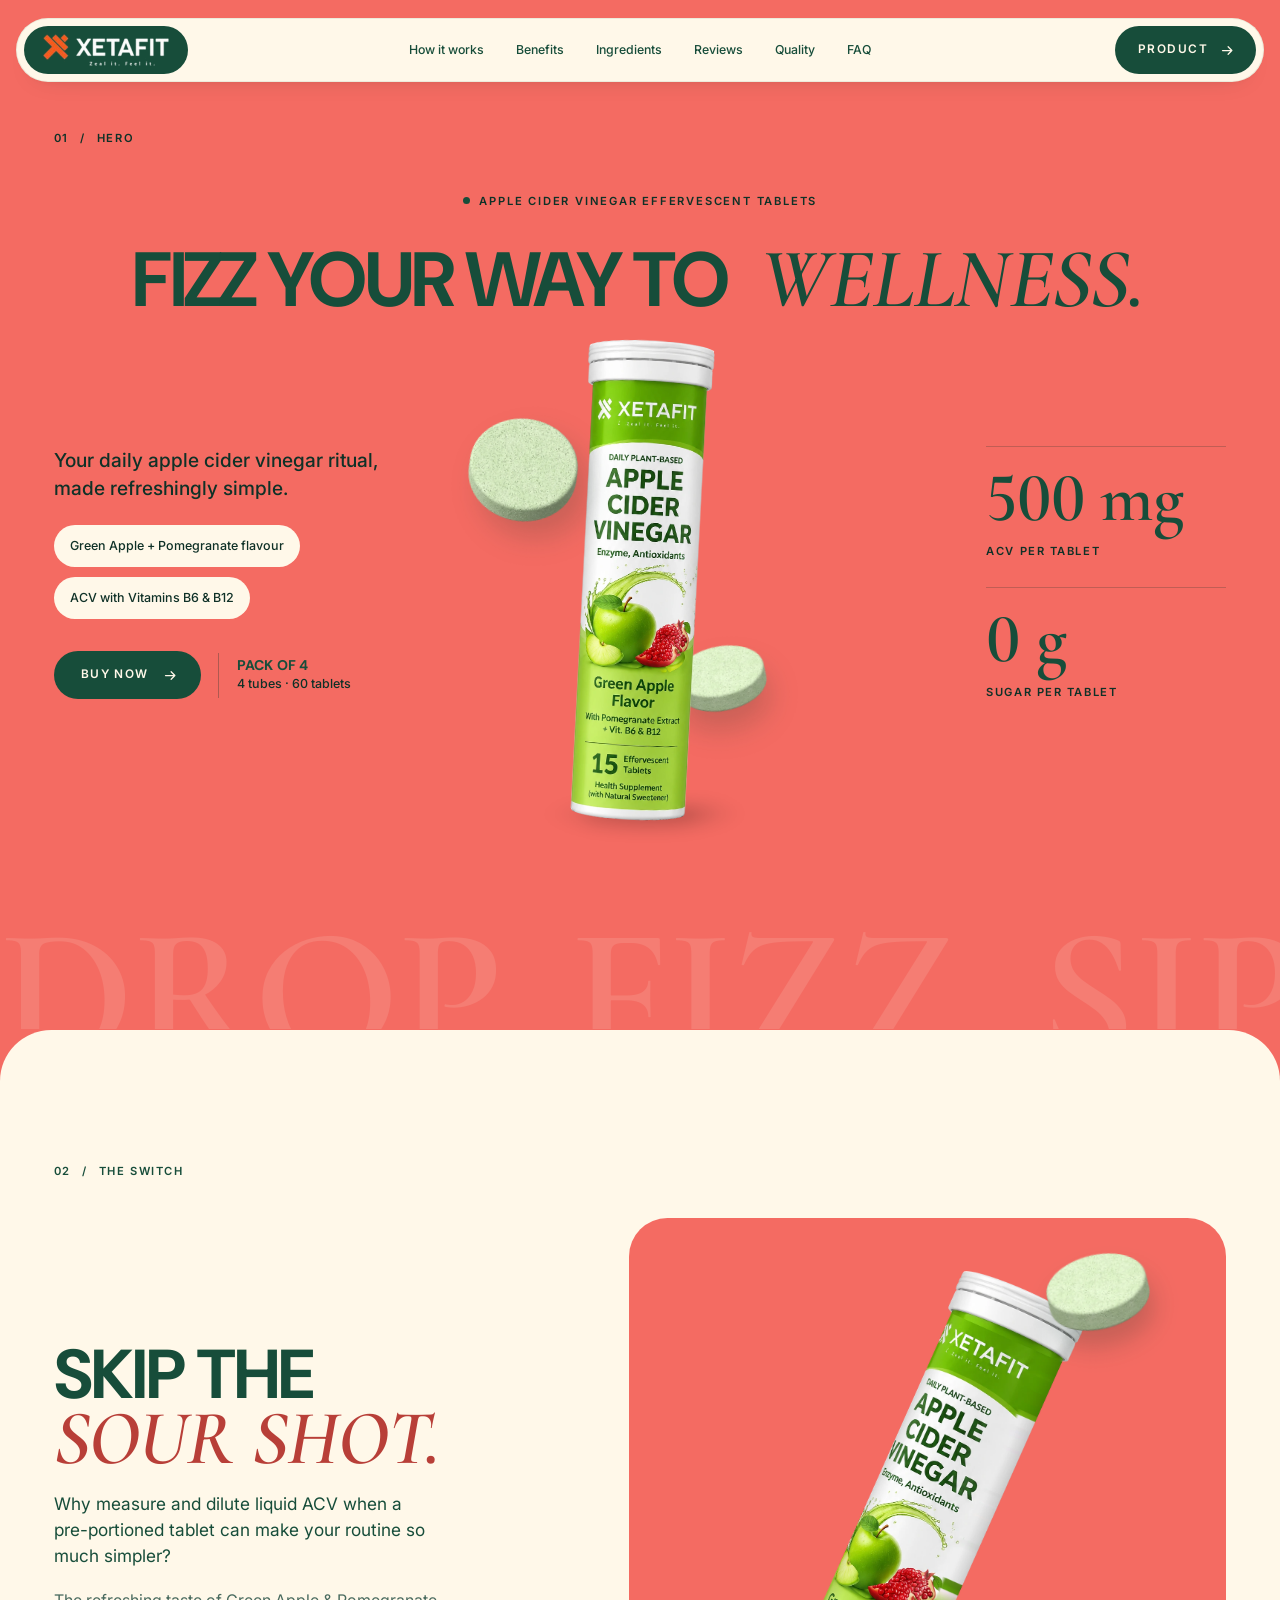
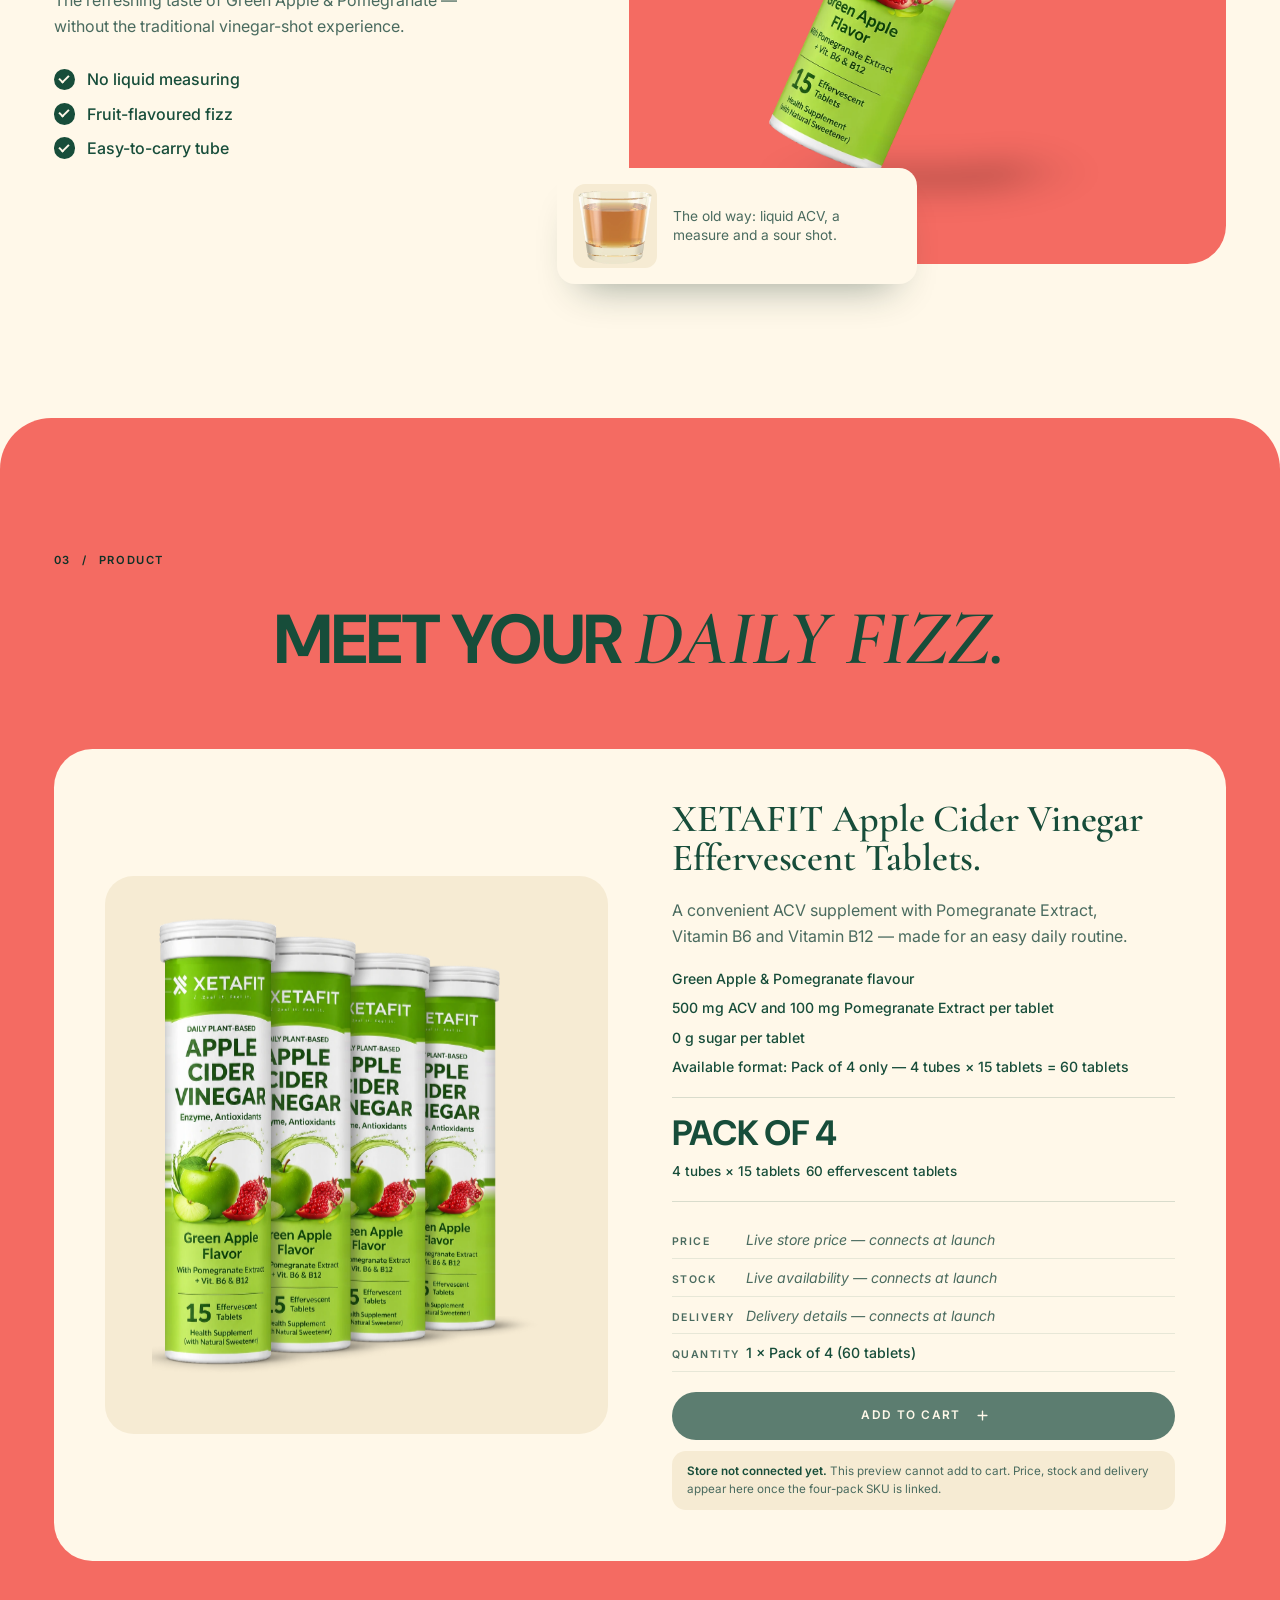
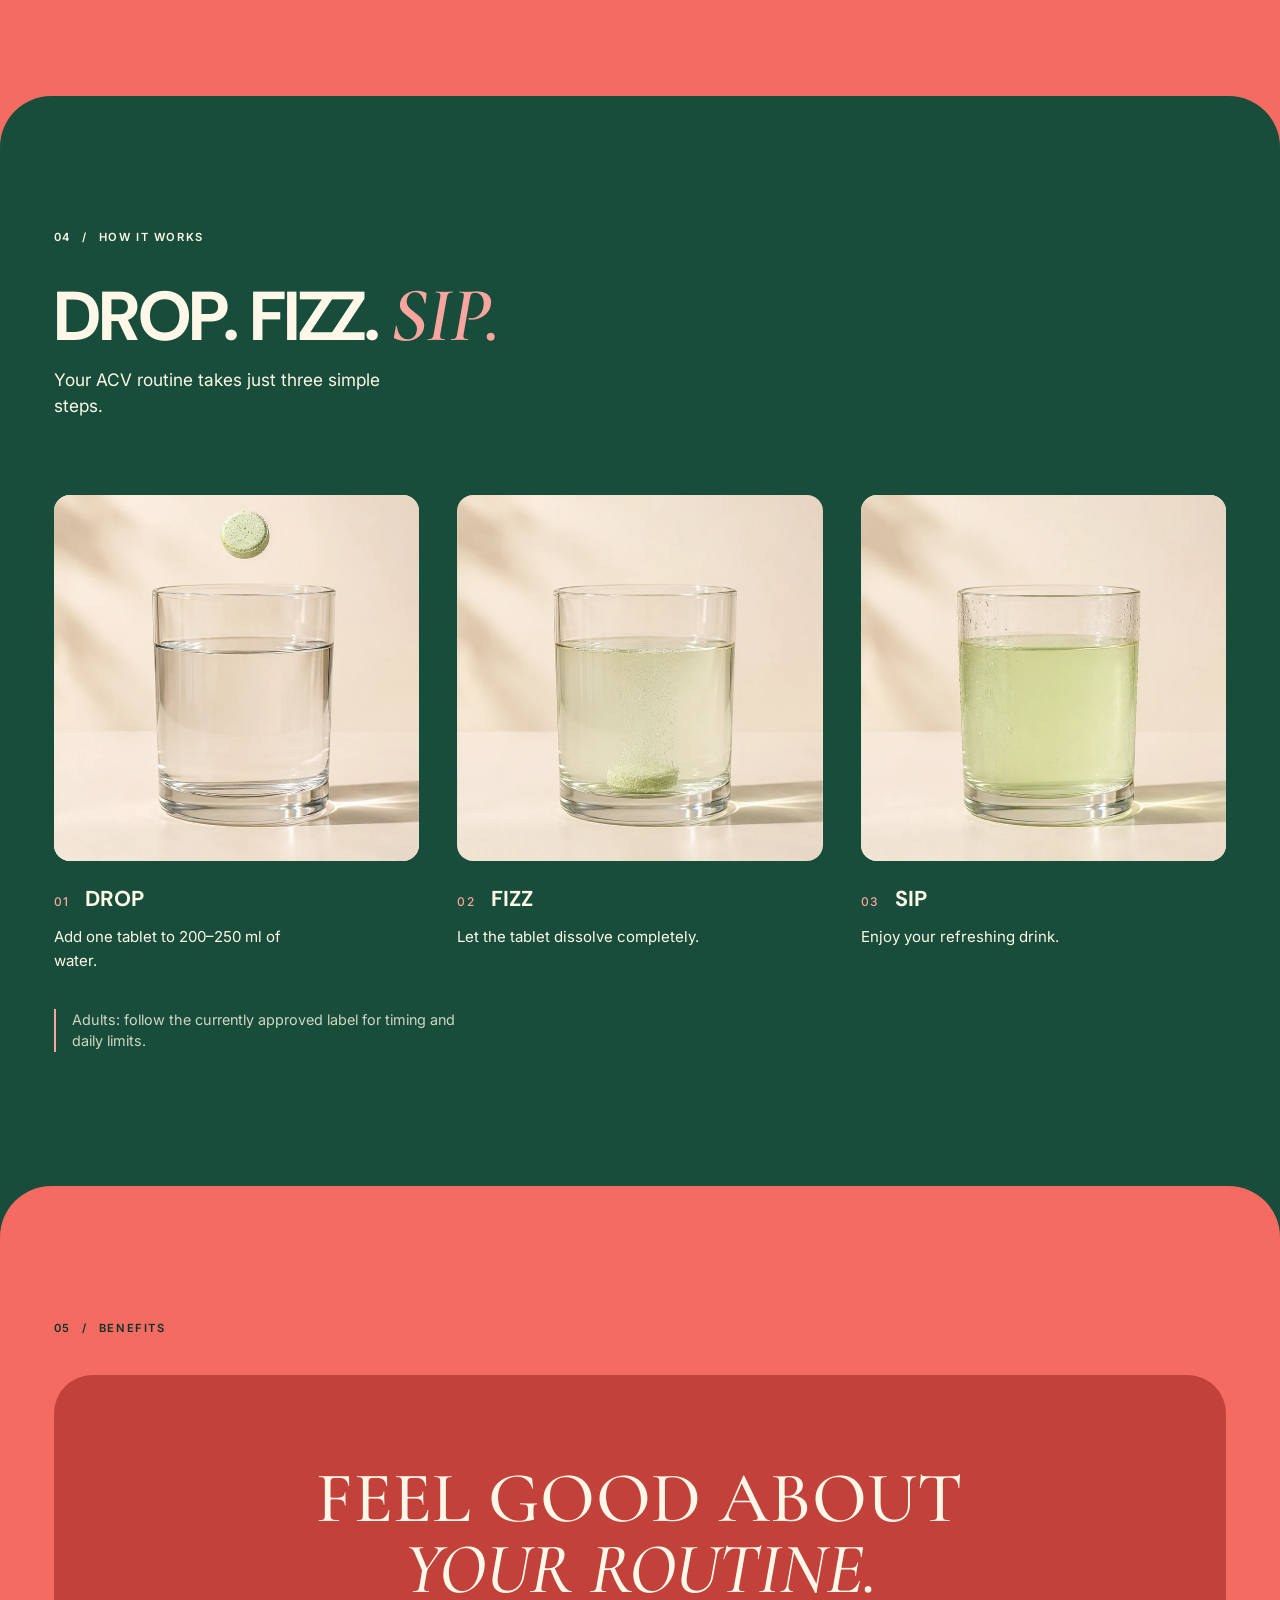
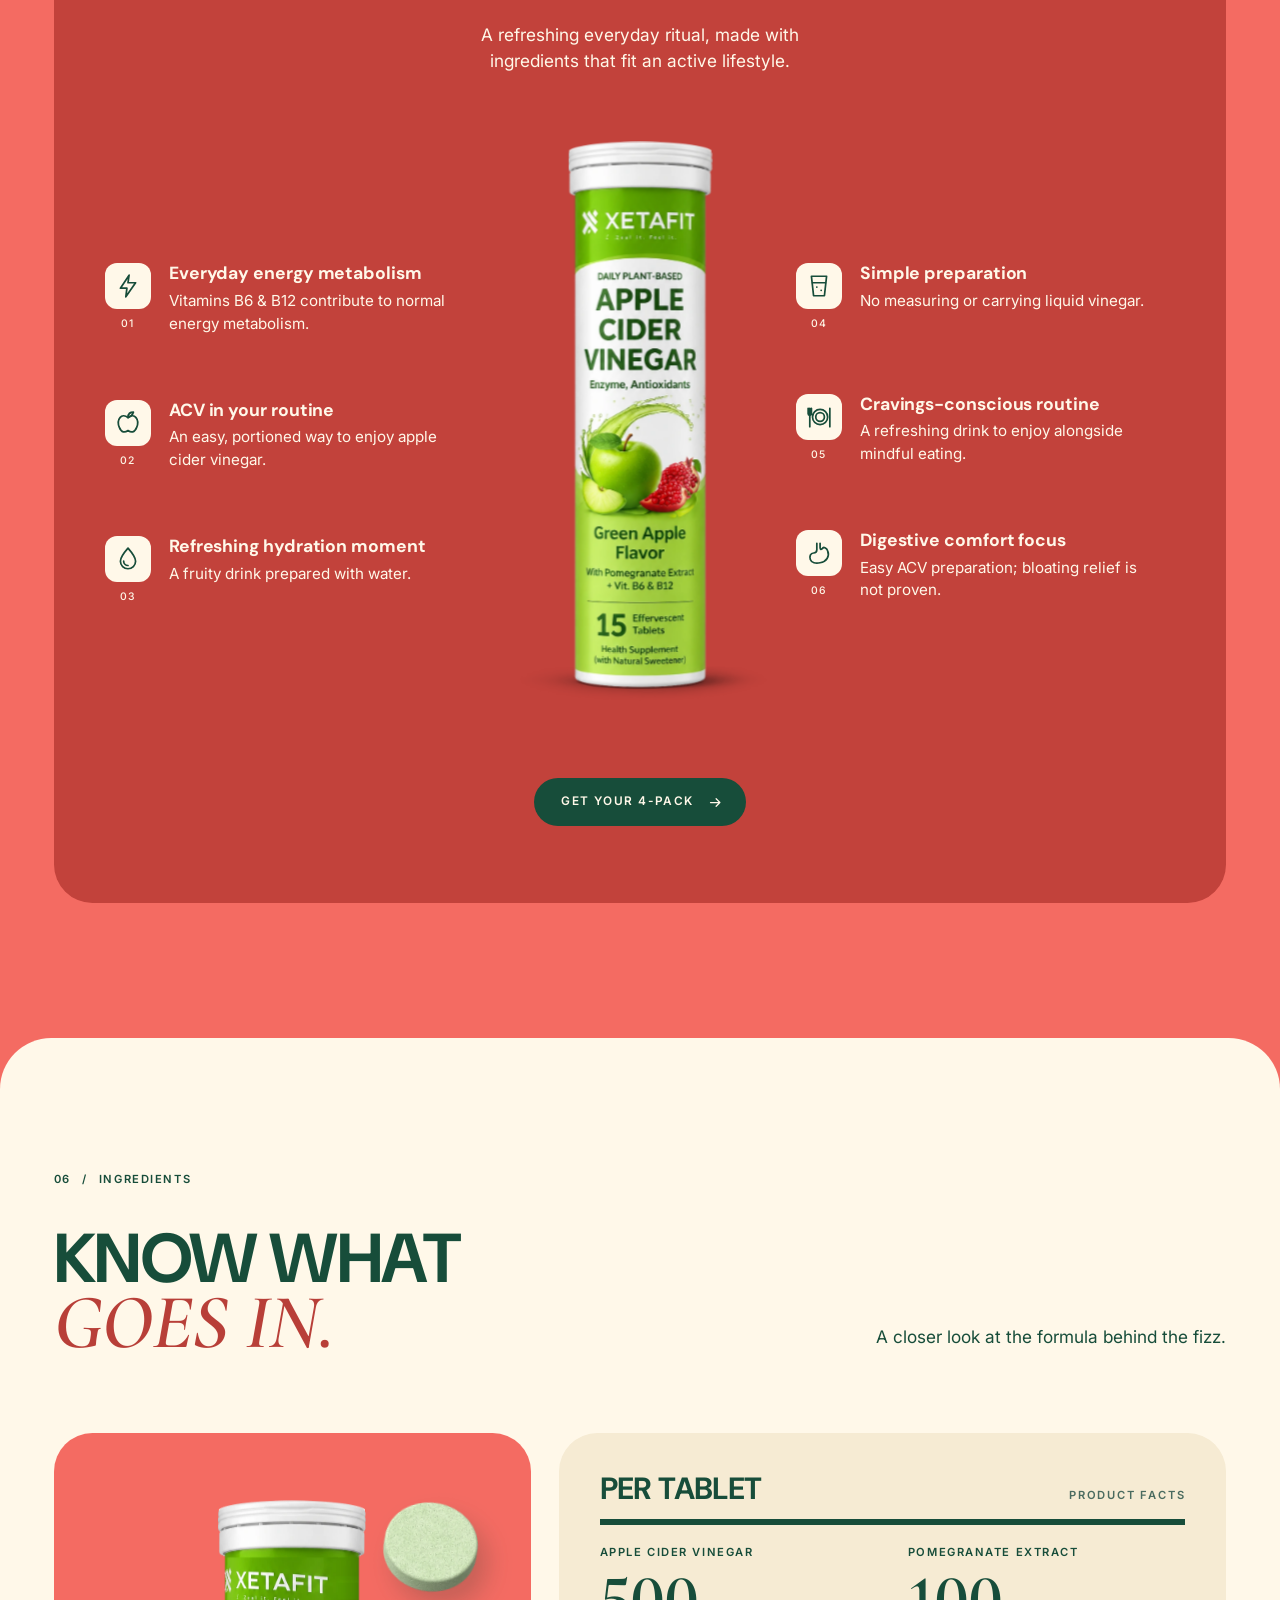
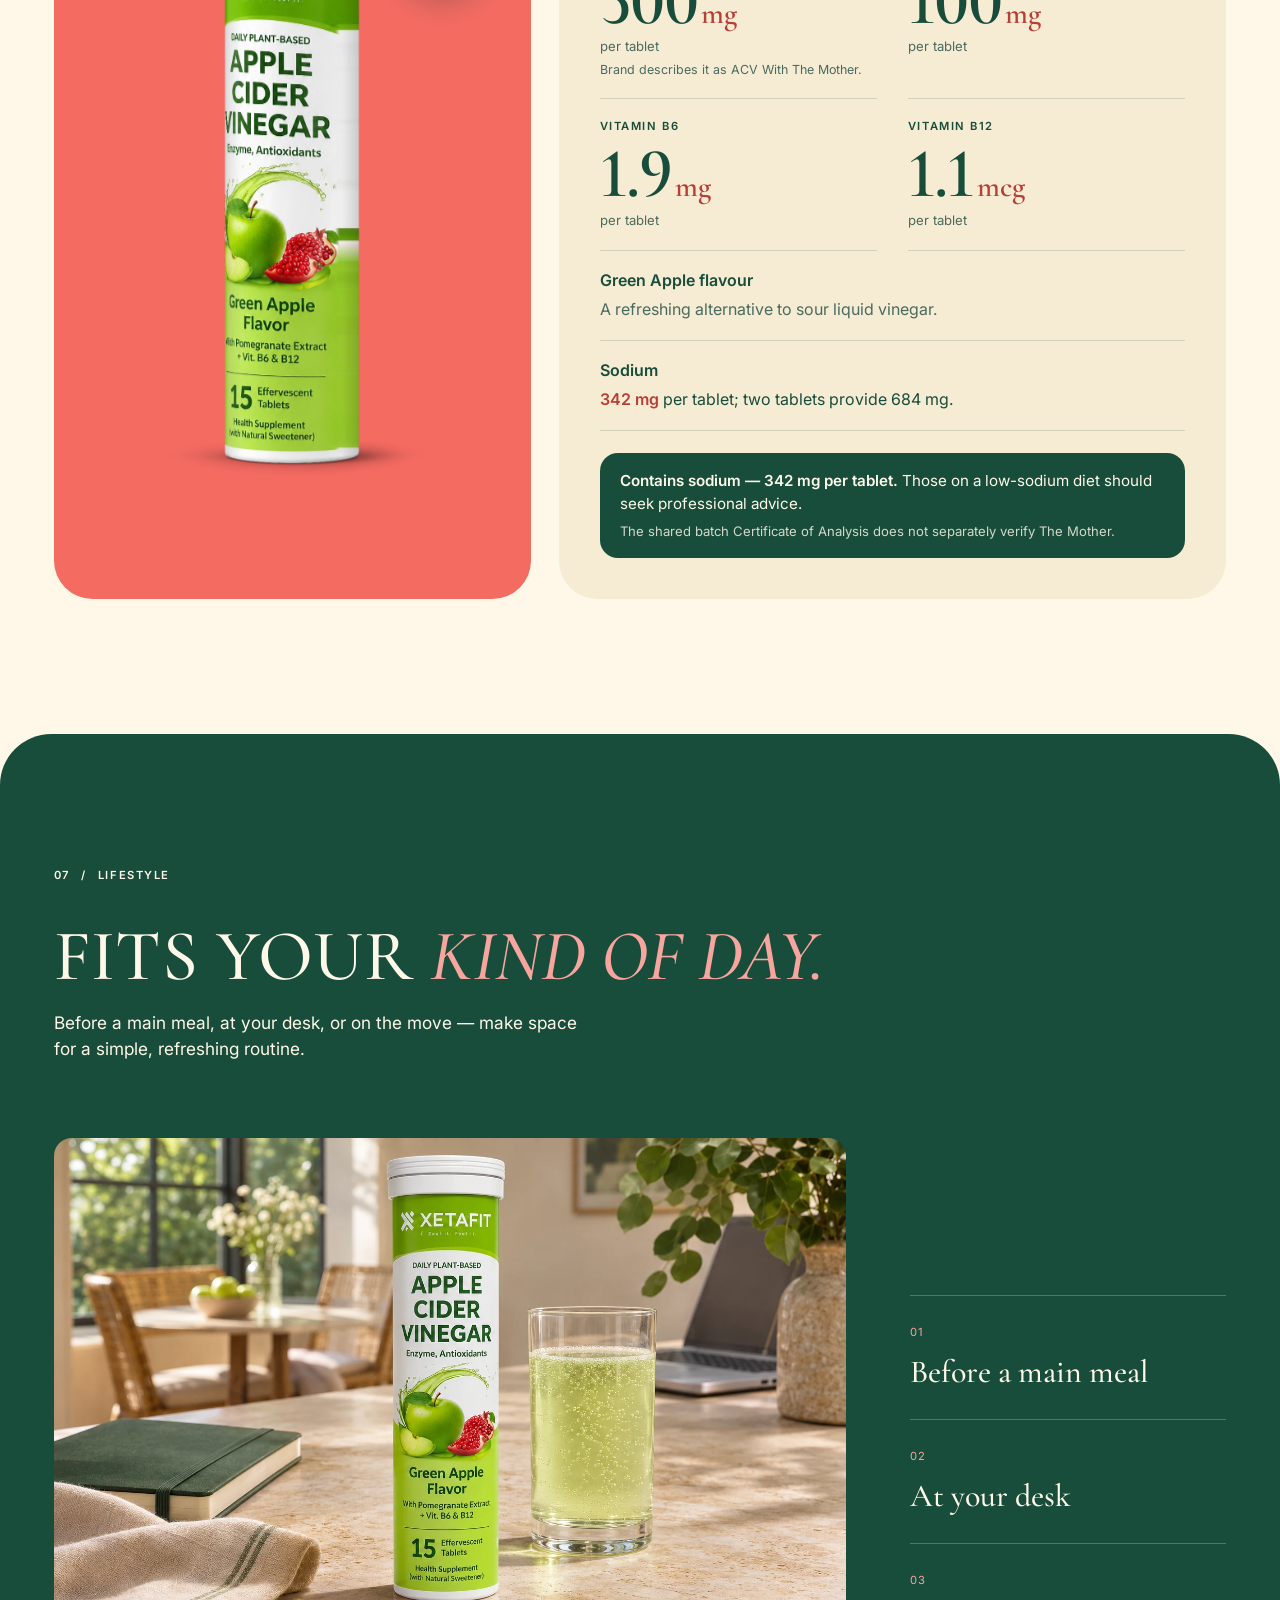
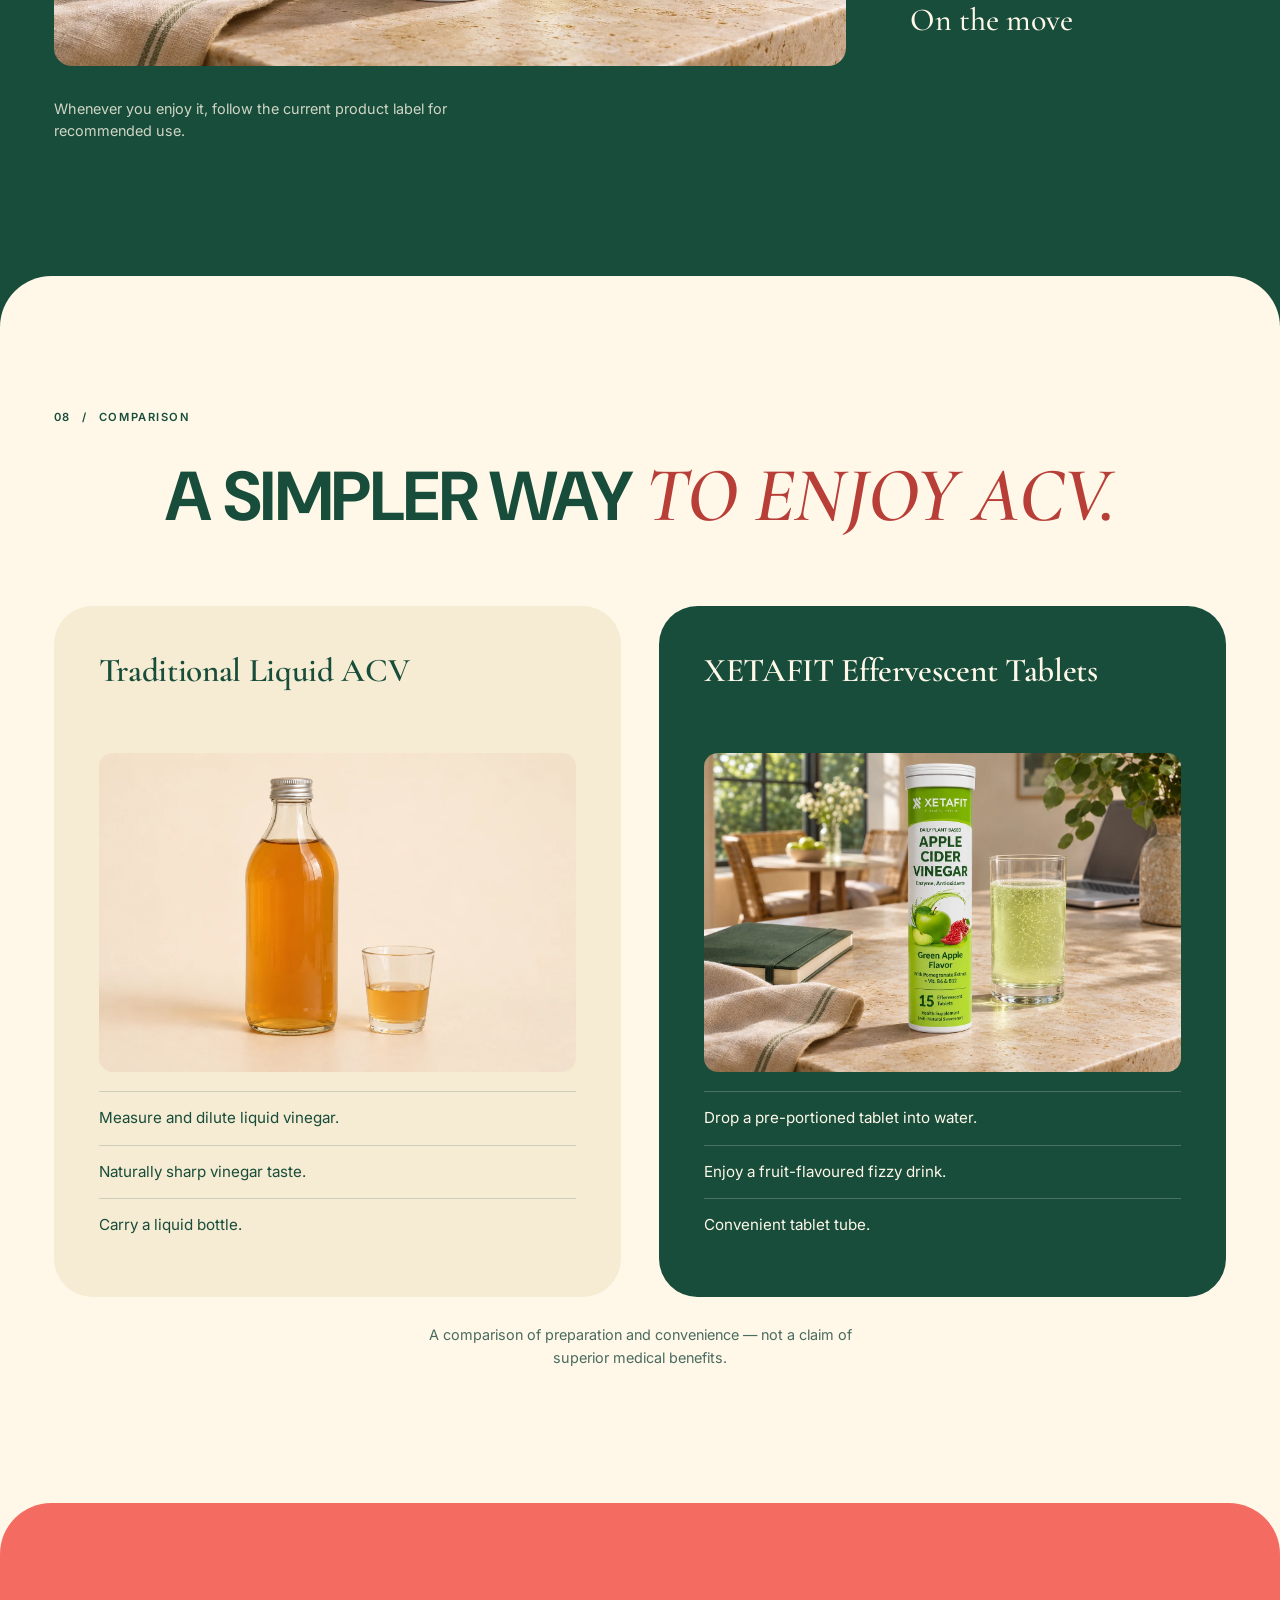
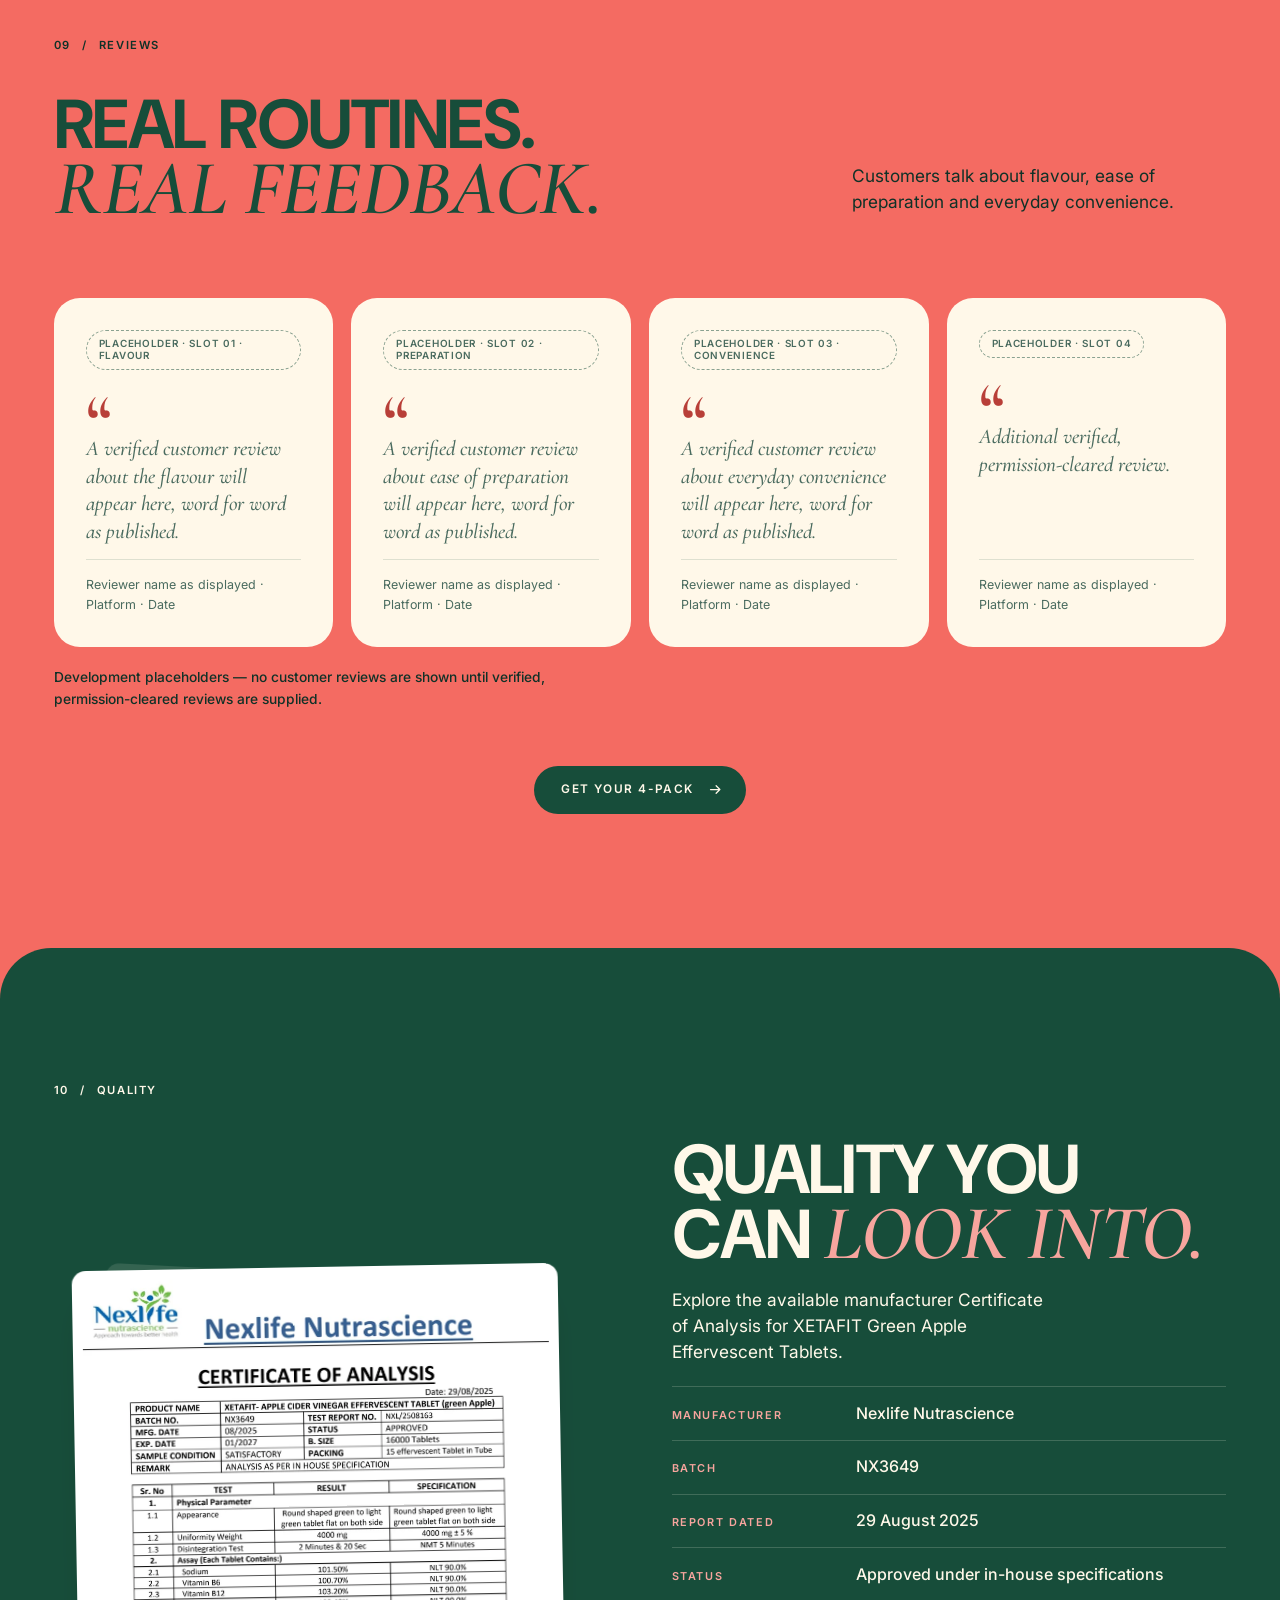
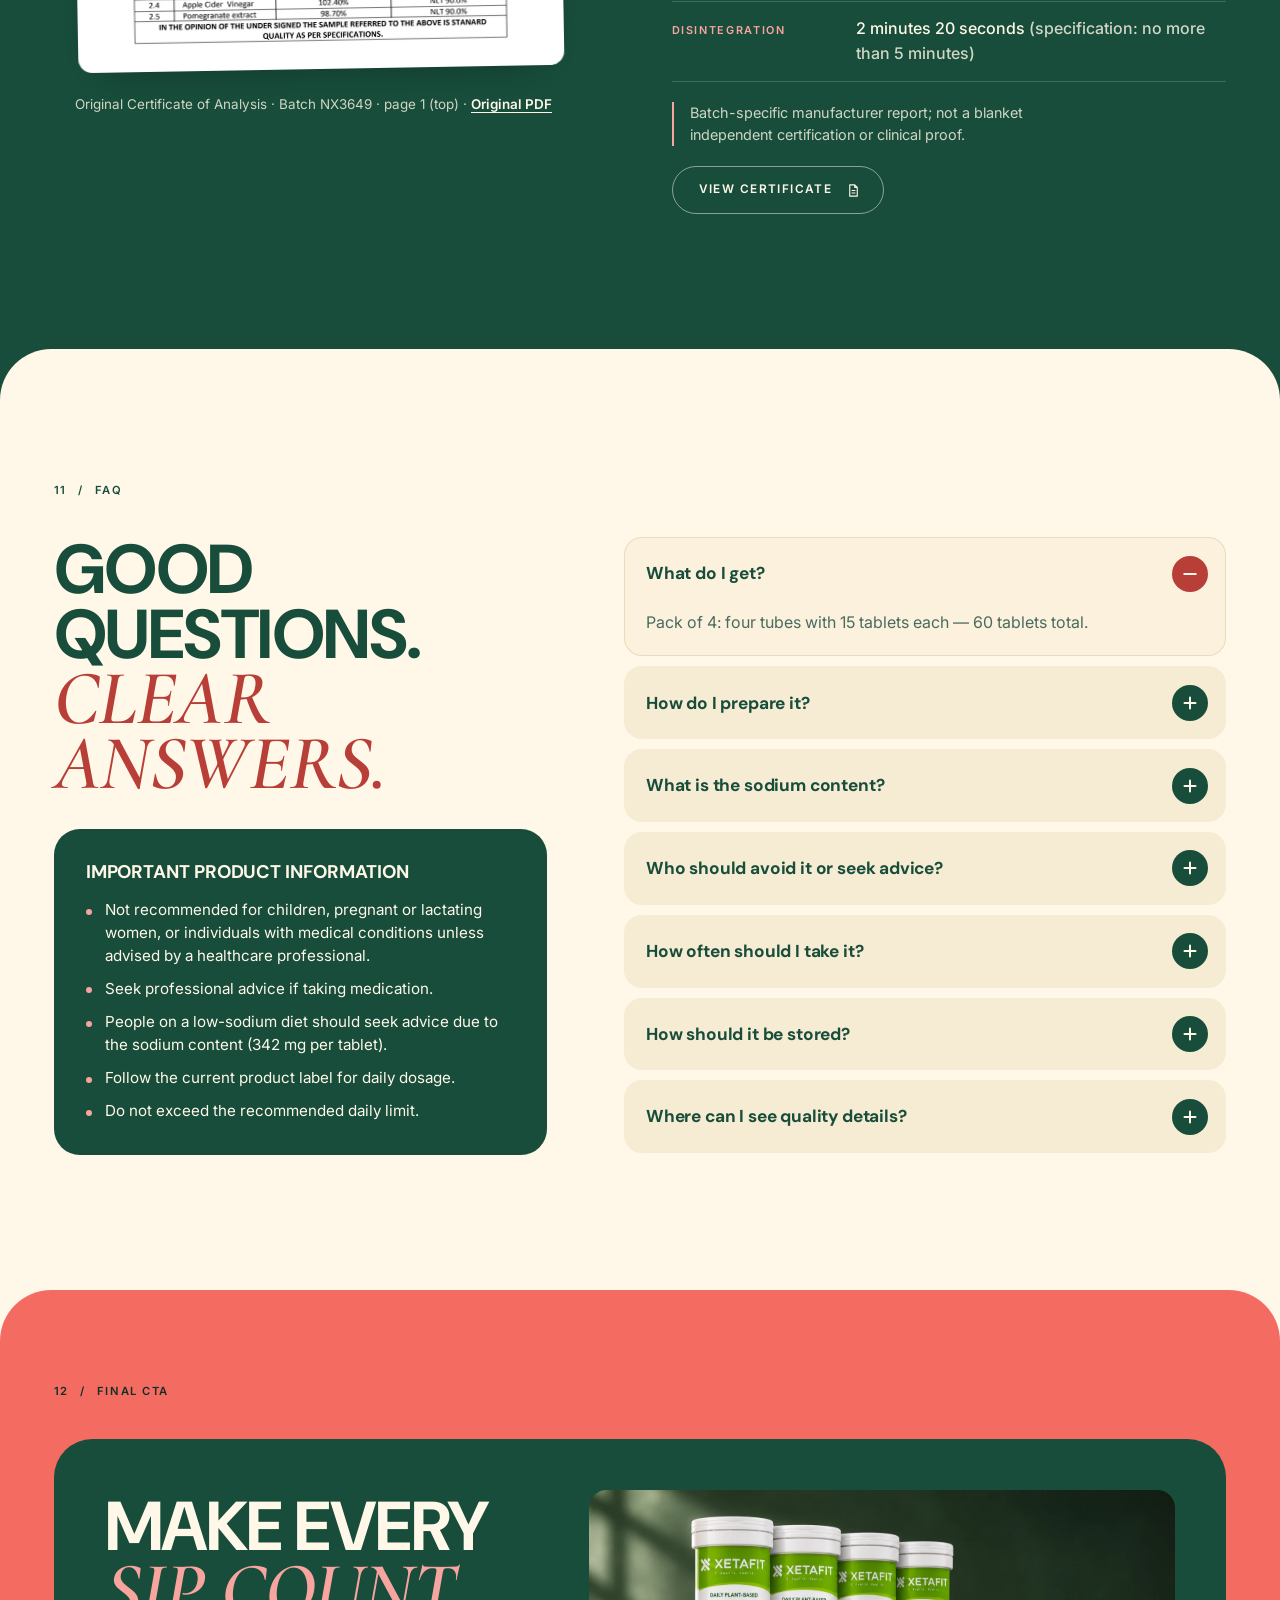
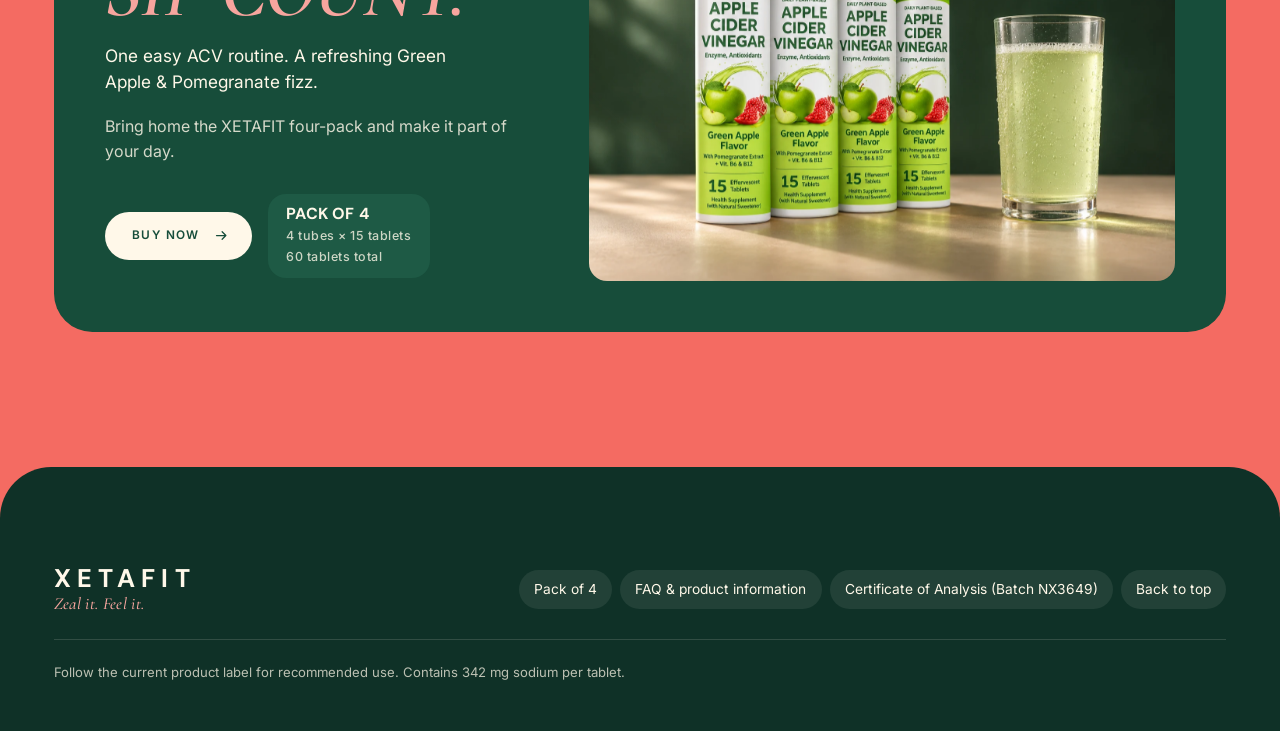
==== commit 1c171634: "Finalize official logo and header refinements for deployment" ====
--- a/index.html
+++ b/index.html
@@ -44,9 +44,10 @@
      No Buy Now here: V9 allows Buy Now only in scenes 01 and 12.
      "Product" is the navigation link to scene 03, as in the approved build.
      ============================================================ -->
-<header class="nav nav--landing">
-  <!-- LOGO PLACEHOLDER: swap this text wordmark for the official XETAFIT logo SVG (do not redraw the mark) -->
-  <a class="nav__brand" href="#top" aria-label="XETAFIT — back to top">XETAFIT</a>
+<header class="nav">
+  <!-- Official XETAFIT logo, cut from the brand's own artwork (tools/extract_logo.py).
+       Swap in the official SVG when supplied; keep the alt text. -->
+  <a class="nav__brand" href="#top" aria-label="XETAFIT — back to top"><img src="assets/images/xetafit-logo.png" alt="XETAFIT" width="256" height="68" decoding="async"></a>
   <nav class="nav__links" aria-label="Primary">
     <ul>
       <li><a href="#how">How it works</a></li>
--- a/css/style.css
+++ b/css/style.css
@@ -66,7 +66,28 @@
   --motion-short: .22s;
   --motion-reveal: .75s;
   --label-gap: clamp(24px, 3vw, 40px);
-  --button-height: 52px;
+  /* Buttons: one system for the whole site (section 5) */
+  --btn-h: 48px;
+  --btn-pad-start: 26px;
+  --btn-pad-end: 22px;
+  --btn-gap: 14px;
+  --btn-radius: 999px;
+  --btn-font: 600 .74rem/1 var(--f-body);
+  --btn-tracking: .12em;
+  --btn-icon: 15px;
+  --btn-shift: 4px;                     /* arrow travel on hover */
+  --btn-dur: .24s;
+  --btn-ease: cubic-bezier(.22, 1, .36, 1);
+  --btn-primary-bg: var(--green);
+  --btn-primary-fg: var(--cream);
+  --btn-primary-bg-hover: var(--green-ink);
+  --btn-secondary-fg: var(--green);
+  --btn-secondary-line: rgba(23, 77, 58, .4);
+  --btn-secondary-bg-hover: rgba(23, 77, 58, .06);
+  --btn-disabled-bg: #5C7D70;
+  --btn-lift: 0 10px 22px -14px rgba(15, 49, 39, .5);
+  --focus-w: 2px;
+  --focus-offset: 3px;
   --ease-io: cubic-bezier(.65, 0, .35, 1);
 }
 
@@ -246,65 +267,105 @@
 
 /* 5. COMPONENTS ============================================================ */
 
-/* Buttons: pill + round icon well. Theme via --btn-bg / --btn-fg. */
-.btn {
-  --btn-bg: var(--green);
-  --btn-fg: var(--cream);
+/* Buttons: one premium system for every CTA on the site.
+   .btn                primary: purchase actions (Buy now, Add to cart, Get your 4-pack)
+   .btn--secondary     quieter: information (View certificate, the original PDF)
+   .nav__product       the header button: the primary style at header height
+   A plain arrow, no icon well. On dark surfaces (.sec--green, .final-card) the
+   tokens invert, so the primary button is cream with green text there. */
+.btn,
+.nav__product {
+  --btn-bg: var(--btn-primary-bg);
+  --btn-fg: var(--btn-primary-fg);
+  --btn-line: transparent;
+  --shift: var(--btn-shift);
   display: inline-flex;
   align-items: center;
-  justify-content: space-between;
-  gap: 1rem;
-  min-height: 56px;
-  padding: 6px 6px 6px 1.65rem;
-  border: 0;
-  border-radius: 999px;
+  justify-content: center;
+  gap: var(--btn-gap);
+  min-height: var(--btn-h);
+  padding: 0 var(--btn-pad-end) 0 var(--btn-pad-start);
+  border: 1px solid var(--btn-line);
+  border-radius: var(--btn-radius);
   background: var(--btn-bg);
   color: var(--btn-fg);
-  font: 600 .8rem/1 var(--f-body);
-  letter-spacing: .12em;
+  font: var(--btn-font);
+  letter-spacing: var(--btn-tracking);
   text-transform: uppercase;
   text-decoration: none;
+  white-space: nowrap;
   cursor: pointer;
-  transition: translate .45s var(--ease), box-shadow .45s var(--ease), background-color .3s;
-}
-.btn__icon {
-  position: relative;
-  display: grid;
-  place-items: center;
+  transition: background-color var(--btn-dur) var(--btn-ease), border-color var(--btn-dur) var(--btn-ease),
+              color var(--btn-dur) var(--btn-ease), box-shadow var(--btn-dur) var(--btn-ease),
+              translate var(--btn-dur) var(--btn-ease);
+}
+.btn--secondary {
+  --btn-bg: transparent;
+  --btn-fg: var(--btn-secondary-fg);
+  --btn-line: var(--btn-secondary-line);
+}
+.btn--block { width: 100%; }
+
+.btn__icon { display: grid; place-items: center; flex: none; width: var(--btn-icon); height: var(--btn-icon); }
+.btn__icon svg,
+.nav__product svg {
+  display: block;
   flex: none;
-  width: 44px;
-  height: 44px;
-  overflow: hidden;
-  border-radius: 50%;
-  background: var(--btn-fg);
-  color: var(--btn-bg);
-}
-.btn__icon svg {
-  grid-area: 1 / 1;
-  width: 17px;
-  height: 17px;
-  transition: translate .5s var(--ease);
-}
-.btn__icon svg + svg { translate: -260% 0; }
-.btn:hover { translate: 0 -2px; box-shadow: 0 16px 30px -16px rgba(15, 49, 39, .55); }
-.btn:hover .btn__icon svg { translate: 260% 0; }
-.btn:hover .btn__icon svg + svg { translate: 0 0; }
-.btn:active { translate: 0 0; }
-
-.btn--cream { --btn-bg: var(--cream); --btn-fg: var(--green); }
-.btn--coral { --btn-bg: var(--coral); --btn-fg: var(--green-ink); }
-.btn--block { width: 100%; }
-
-.btn:disabled,
-.btn[aria-disabled="true"] {
+  width: var(--btn-icon);
+  height: var(--btn-icon);
+  transition: translate var(--btn-dur) var(--btn-ease);
+}
+.btn__icon svg + svg { display: none; }          /* second copy left over from the old slide-through icon */
+/* arrows travel in their own direction; document and plus icons stay put */
+.btn__icon:has(use[href="#i-back"]), .nav__product:has(use[href="#i-back"]) { --shift: calc(-1 * var(--btn-shift)); }
+.btn__icon:has(use[href="#i-doc"]), .btn__icon:has(use[href="#i-plus"]) { --shift: 0px; }
+
+/* hover and keyboard focus give the same feedback */
+.btn:hover, .btn:focus-visible,
+.nav__product:hover, .nav__product:focus-visible {
+  --btn-bg: var(--btn-primary-bg-hover);
+  translate: 0 -1px;
+  box-shadow: var(--btn-lift);
+}
+.btn--secondary:hover, .btn--secondary:focus-visible {
+  --btn-bg: var(--btn-secondary-bg-hover);
+  --btn-line: var(--btn-secondary-fg);
+  box-shadow: none;
+}
+.btn:hover .btn__icon svg, .btn:focus-visible .btn__icon svg,
+.nav__product:hover svg, .nav__product:focus-visible svg { translate: var(--shift) 0; }
+.btn:active, .nav__product:active { translate: 0 0; box-shadow: none; }
+.btn:focus-visible, .nav__product:focus-visible {
+  outline: var(--focus-w) solid var(--focus, var(--green));
+  outline-offset: var(--focus-offset);
+}
+
+.btn:disabled, .btn:disabled:hover,
+.btn[aria-disabled="true"], .btn[aria-disabled="true"]:hover {
+  --btn-bg: var(--btn-disabled-bg);
+  --btn-fg: var(--cream);
   cursor: not-allowed;
   translate: none;
   box-shadow: none;
-  --btn-bg: #5C7D70;
-}
-.btn:disabled .btn__icon svg,
-.btn:disabled:hover .btn__icon svg { translate: 0 0; }
-.btn:disabled .btn__icon svg + svg { display: none; }
+}
+.btn:disabled .btn__icon svg, .btn[aria-disabled="true"] .btn__icon svg { translate: none; }
+
+/* dark surfaces: the primary button inverts so it never disappears into the green */
+.sec--green, .final-card {
+  --btn-primary-bg: var(--cream);
+  --btn-primary-fg: var(--green);
+  --btn-primary-bg-hover: var(--cream-2);
+  --btn-secondary-fg: var(--cream);
+  --btn-secondary-line: rgba(255, 248, 233, .5);
+  --btn-secondary-bg-hover: rgba(255, 248, 233, .1);
+  --btn-lift: none;
+}
+/* coral surfaces: forest green text is only 3.3:1 on coral, so quiet buttons use the deeper ink (4.8:1) */
+.sec--coral {
+  --btn-secondary-fg: var(--green-ink);
+  --btn-secondary-line: rgba(15, 49, 39, .45);
+  --btn-secondary-bg-hover: rgba(15, 49, 39, .07);
+}
 
 .cta-row { display: flex; flex-wrap: wrap; align-items: center; gap: .9rem 1rem; }
 
@@ -404,6 +465,9 @@
 
 /* 6. NAVIGATION: one quiet, floating surface ============================== */
 .nav {
+  --focus: var(--green);
+  --nav-item-h: 48px;
+  --logo-h: 34px;
   position: fixed;
   z-index: 60;
   top: 18px;
@@ -412,56 +476,61 @@
   display: flex;
   align-items: center;
   justify-content: space-between;
-  gap: 16px;
-  min-height: 68px;
-  padding: 9px 12px 9px 24px;
-  border: 1px solid rgba(255, 248, 233, .8);
+  gap: 20px;
+  min-height: 64px;
+  padding: 7px;
+  border: 1px solid rgba(23, 77, 58, .08);
   border-radius: 999px;
-  background: rgba(255, 248, 233, .96);
-  box-shadow: 0 4px 8px rgba(15, 49, 39, .025), 0 16px 40px -20px rgba(15, 49, 39, .24);
-}
-.nav__brand, .nav__product {
+  background: var(--cream);
+  box-shadow: 0 2px 4px rgba(15, 49, 39, .025), 0 12px 28px -22px rgba(15, 49, 39, .28);
+}
+/* The official logo (assets/images/xetafit-logo.png, cut from the brand's own artwork,
+   never redrawn). Its white wordmark needs a dark ground, so it sits on a compact
+   forest-green plate whose curve follows the header's rounded end. */
+.nav__brand {
   display: inline-flex;
   align-items: center;
   justify-content: center;
-  min-height: 46px;
+  flex: none;
+  height: var(--nav-item-h);
+  padding-inline: 18px;
+  border-radius: var(--btn-radius);
+  background: var(--green);
   text-decoration: none;
-  transition: background-color .22s, color .22s, box-shadow .22s;
-}
-.nav__brand {
-  color: var(--green);
-  font: 700 1.08rem/1 var(--f-display);
-  letter-spacing: .19em;
-  border-radius: 8px;
-}
-.nav__brand:hover { color: var(--green-ink); }
+  transition: background-color var(--btn-dur) var(--btn-ease);
+}
+.nav__brand img {
+  display: block;
+  width: auto;
+  height: var(--logo-h);
+  aspect-ratio: 256 / 68;
+  object-fit: contain;
+}
+.nav__brand:hover { background: var(--green-ink); }
+.nav__brand:focus-visible { outline: var(--focus-w) solid var(--focus); outline-offset: var(--focus-offset); }
 .nav__product {
-  gap: 20px;
-  padding-inline: 22px;
-  border-radius: 999px;
-  background: var(--green);
-  color: var(--cream);
-  font: 600 .8rem/1 var(--f-body);
-}
-.nav__product svg { width: 16px; height: 16px; transition: transform .22s var(--ease); }
-.nav__product:hover { background: var(--green-ink); box-shadow: 0 4px 12px rgba(15, 49, 39, .16); }
-.nav__product:hover svg { transform: translateX(2px); }
+  --btn-h: var(--nav-item-h);
+  --btn-pad-start: 22px;
+  --btn-pad-end: 20px;
+  --btn-gap: 12px;
+  flex: none;
+}
 .nav__links { display: none; }
-.nav__links ul { display: flex; align-items: center; gap: 2px; }
+.nav__links ul { display: flex; align-items: center; gap: 4px; }
 .nav__links a {
   display: flex;
   align-items: center;
-  min-height: 44px;
+  min-height: 42px;
   padding-inline: 14px;
   border-radius: 999px;
   color: var(--green);
-  font: 500 .78rem/1 var(--f-body);
+  font: 500 .77rem/1 var(--f-body);
   text-decoration: none;
   white-space: nowrap;
-  transition: background-color .22s, color .22s;
-}
-.nav__links a:hover { background: var(--cream-3); color: var(--green-ink); }
-.nav :focus-visible { outline: 2px solid var(--green); outline-offset: 4px; }
+  transition: background-color var(--btn-dur) var(--btn-ease), color var(--btn-dur) var(--btn-ease);
+}
+.nav__links a:hover { background: rgba(23, 77, 58, .07); color: var(--green-ink); }
+.nav__links a:focus-visible { outline: var(--focus-w) solid var(--focus); outline-offset: 2px; }
 
 /* 7. 01 HERO =============================================================== */
 .hero {
@@ -1492,8 +1561,7 @@
 
 /* 21. CERTIFICATE PAGE (certificate.html) ================================== */
 .cert-page { background: var(--cream); }
-.cert-page .nav__product { gap: .5rem; grid-column: 3; }
-.cert-page .nav__product svg { width: 16px; height: 16px; }
+.cert-page .nav__product { grid-column: 3; --btn-pad-start: 18px; --btn-pad-end: 22px; }   /* icon first */
 
 .cert-hero {
   padding-top: calc(var(--nav-h) + clamp(56px, 9vw, 110px));
@@ -1633,23 +1701,6 @@
 .hero__intro .pack-chip strong { font-size: .88rem; }
 .hero__intro .pack-chip span { color: var(--green-ink); letter-spacing: 0; }
 
-.btn {
-  min-height: var(--button-height);
-  gap: 28px;
-  padding: 8px 15px 8px 25px;
-  border: 1px solid transparent;
-  font-size: .88rem;
-  letter-spacing: .025em;
-  text-transform: none;
-  box-shadow: none;
-  transition: background-color .22s, translate .22s var(--ease), box-shadow .22s;
-}
-.btn__icon { width: 30px; height: 30px; background: transparent; color: inherit; border-radius: 0; }
-.btn__icon svg + svg { display: none; }
-.btn:hover .btn__icon svg { translate: 3px 0; }
-.btn:hover { translate: 0 -1px; box-shadow: none; filter: brightness(.94); }
-.hero .btn:hover { background: var(--green-ink); }
-.btn:disabled { box-shadow: none; }
 .tab--a { width: 21cqh; }
 .tab--b { width: 17cqh; }
 
@@ -1660,11 +1711,6 @@
 .hero__stage > *, .sec-head > *, .final-card > *, .ing__grid > * { min-width: 0; }
 .hero__meta { align-items: stretch; }
 .hero__meta span { font-size: .78rem; }
-.btn { --btn-bg: var(--green); --btn-fg: var(--cream); text-transform: uppercase; font-size: .76rem; letter-spacing: .07em; }
-.btn--secondary { --btn-bg: transparent; --btn-fg: var(--cream); border-color: currentColor; }
-.final__copy .btn { border-color: rgba(255, 248, 233, .45); }
-.btn__icon { width: 22px; height: 22px; }
-.nav { box-shadow: 0 8px 28px -20px rgba(15, 49, 39, .25); }
 .bigtype { pointer-events: none; }
 .doc__paper { rotate: -1deg; box-shadow: 0 18px 40px -26px rgba(0, 0, 0, .4); }
 .doc__paper:hover { rotate: 0deg; translate: 0 -2px; }
@@ -1803,48 +1849,3 @@
   pointer-events: none;
 }
 
-/* Buttons: hover in 180-250 ms */
-.btn__icon svg { transition-duration: .22s; }
-
-/* Landing header polish; certificate-page navigation is preserved. */
-.nav--landing {
-  min-height: 64px;
-  padding: 7px 9px 7px 10px;
-  gap: 20px;
-  background: var(--cream);
-  border: 1px solid rgba(23, 77, 58, .08);
-  box-shadow: 0 2px 4px rgba(15, 49, 39, .025), 0 12px 28px -22px rgba(15, 49, 39, .28);
-}
-.nav--landing .nav__brand {
-  min-height: 46px;
-  padding-inline: 18px;
-  border-radius: 999px;
-  background: var(--green);
-  color: var(--cream);
-  font-size: .94rem;
-  letter-spacing: .18em;
-}
-/* The original official asset can be inserted without crop, tint or stretching. */
-.nav--landing .nav__brand img { display: block; width: 142px; max-height: 36px; height: auto; object-fit: contain; }
-.nav--landing .nav__brand:hover { background: var(--green-ink); }
-.nav--landing .nav__links ul { gap: 4px; }
-.nav--landing .nav__links a { min-height: 42px; padding-inline: 14px; font-size: .77rem; transition: background-color .24s var(--ease), color .24s var(--ease); }
-.nav--landing .nav__links a:hover { background: rgba(23, 77, 58, .07); }
-.nav--landing .nav__product {
-  min-height: 46px;
-  gap: 18px;
-  padding: 0 10px 0 22px;
-  border: 1px solid rgba(255, 248, 233, .12);
-  background: var(--green);
-  color: var(--cream);
-  font-size: .79rem;
-  letter-spacing: .015em;
-  text-decoration: none;
-  box-shadow: inset 0 1px 0 rgba(255, 248, 233, .08);
-  transition: background-color .22s var(--ease), box-shadow .22s var(--ease);
-}
-.nav--landing .nav__product svg { box-sizing: content-box; width: 15px; height: 15px; padding: 8px; border-radius: 50%; background: rgba(255, 248, 233, .1); }
-.nav--landing .nav__product:hover { background: var(--green-ink); box-shadow: inset 0 1px 0 rgba(255, 248, 233, .12); }
-.nav--landing .nav__product:hover svg { transform: translateX(2px); }
-.nav--landing .nav__product:active { background: var(--green-2); }
-.nav--landing .nav__product:focus-visible { outline: 2px solid var(--green); outline-offset: 3px; }
--- a/css/responsive.css
+++ b/css/responsive.css
@@ -201,14 +201,14 @@
   .hero__title { align-self: center; text-align: center; }
 }
 @media (min-width: 960px) and (max-width: 1099px) {
-  .nav { grid-template-columns: auto 1fr auto; padding-left: 20px; gap: 12px; }
+  .nav { grid-template-columns: auto 1fr auto; gap: 12px; }
   .nav__links { justify-self: center; }
-  .nav__links a { padding-inline: 10px; font-size: .74rem; }
+  .nav__links a { padding-inline: 10px; font-size: .73rem; }
 }
 @media (max-width: 639px) {
-  .nav { top: 12px; min-height: 62px; padding: 7px 8px 7px 20px; }
-  .nav__brand { font-size: .95rem; }
-  .nav__product { padding-inline: 18px; gap: 12px; }
+  .nav { --nav-item-h: 44px; --logo-h: 30px; top: 12px; min-height: 60px; gap: 12px; }
+  .nav__brand { padding-inline: 14px; }
+  .nav__product { --btn-pad-start: 18px; --btn-pad-end: 16px; --btn-gap: 10px; }
   .hero { padding-top: 118px; }
   .hero__eyebrow { font-size: .6rem; letter-spacing: .08em; }
   .hero__title { margin-top: 1.5rem; }
@@ -251,13 +251,3 @@
   .hero .fizz-field i:nth-child(3n) { display: none; }   /* ~10 new bubbles a second on phones */
 }
 
-@media (min-width: 960px) and (max-width: 1099px) {
-  .nav--landing { gap: 12px; padding-left: 9px; }
-  .nav--landing .nav__links a { padding-inline: 10px; font-size: .73rem; }
-}
-@media (max-width: 639px) {
-  .nav--landing { min-height: 60px; padding: 6px 7px; gap: 12px; }
-  .nav--landing .nav__brand { min-height: 44px; padding-inline: 14px; font-size: .86rem; }
-  .nav--landing .nav__brand img { width: 120px; max-height: 32px; }
-  .nav--landing .nav__product { min-height: 44px; padding-left: 17px; gap: 12px; }
-}
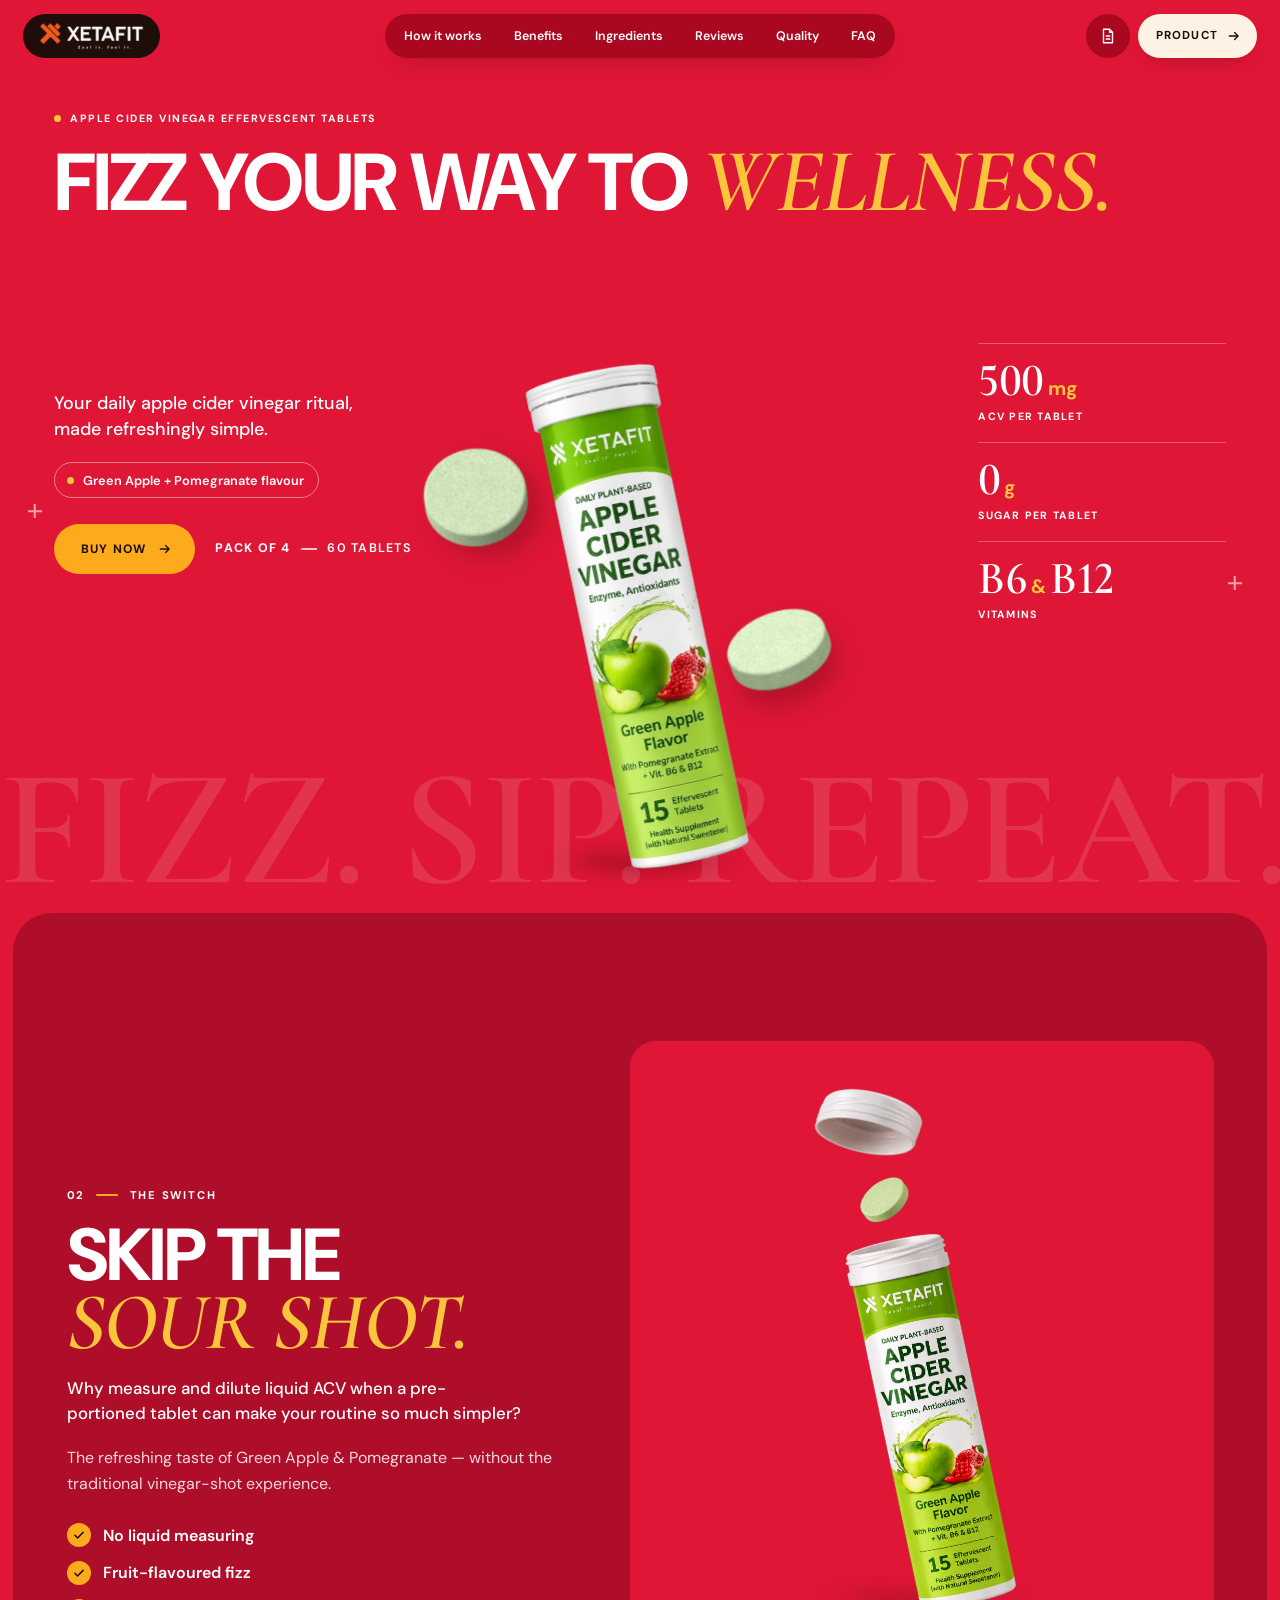
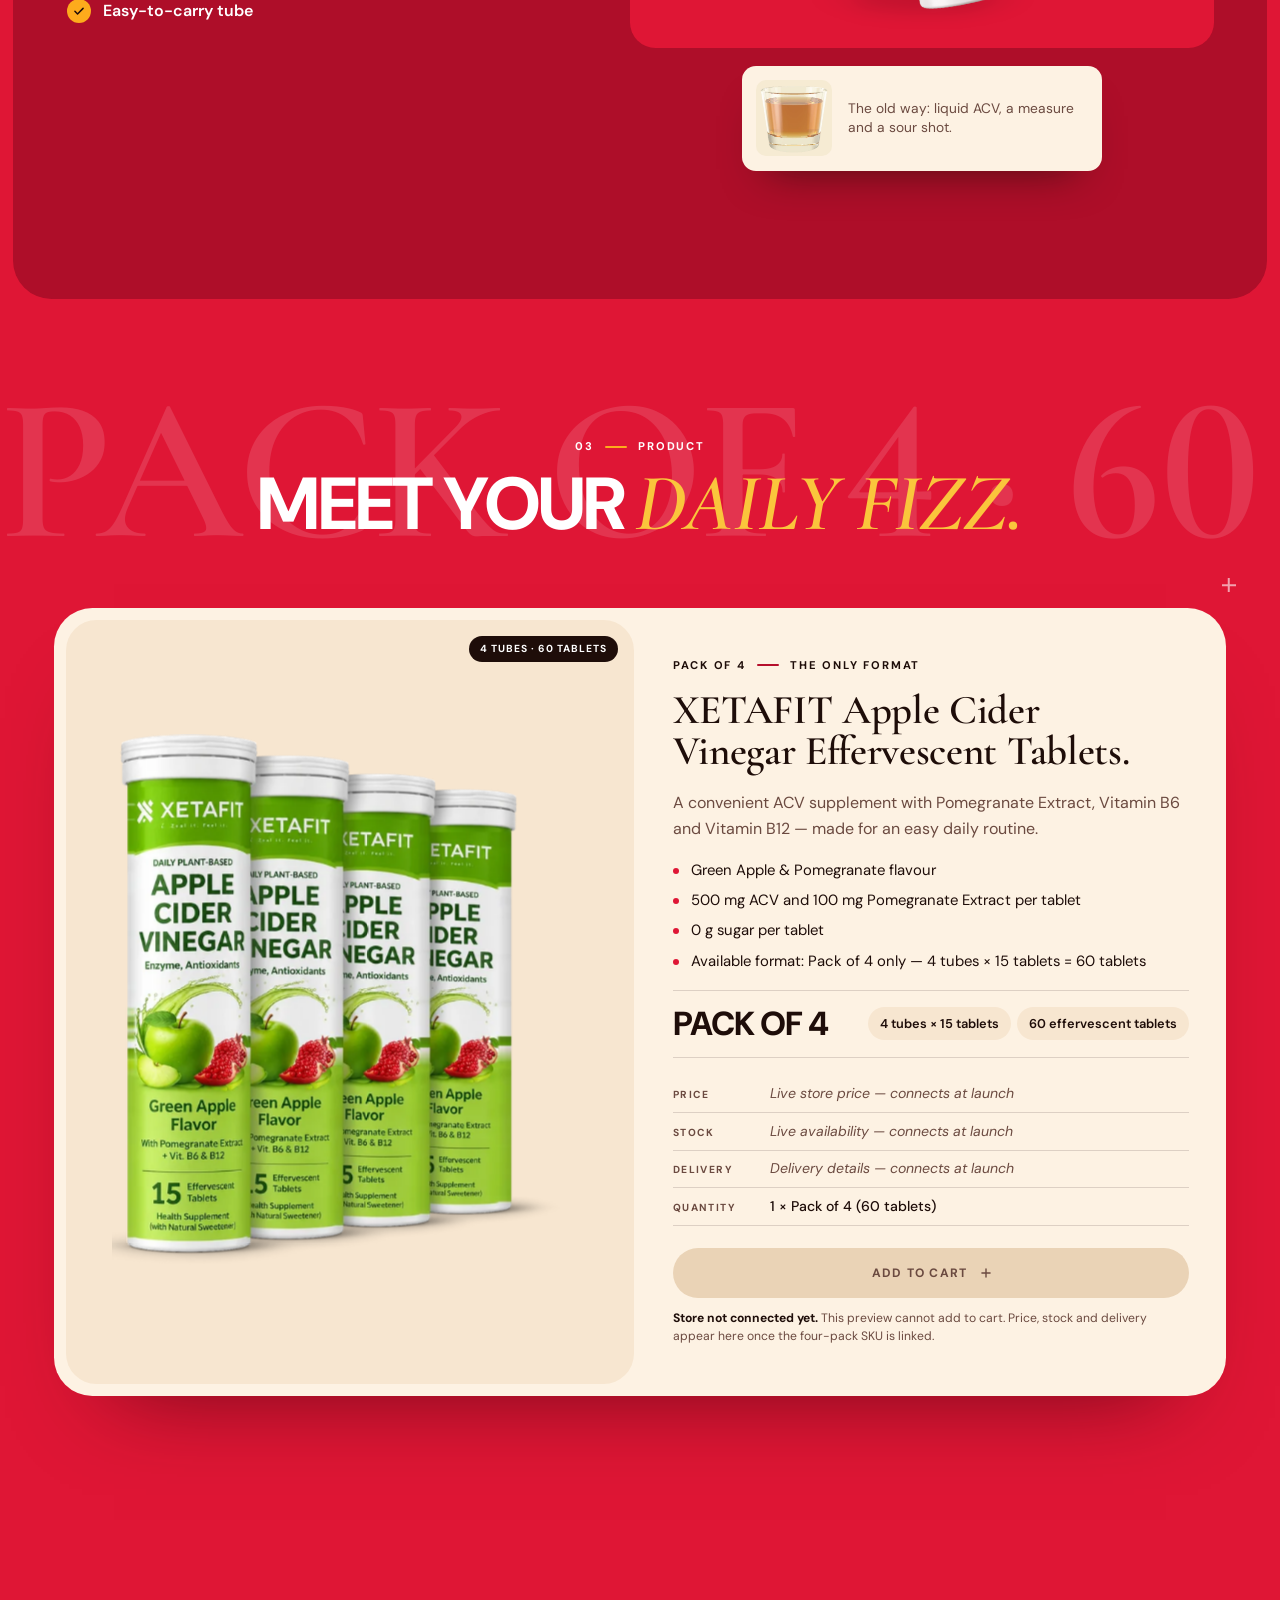
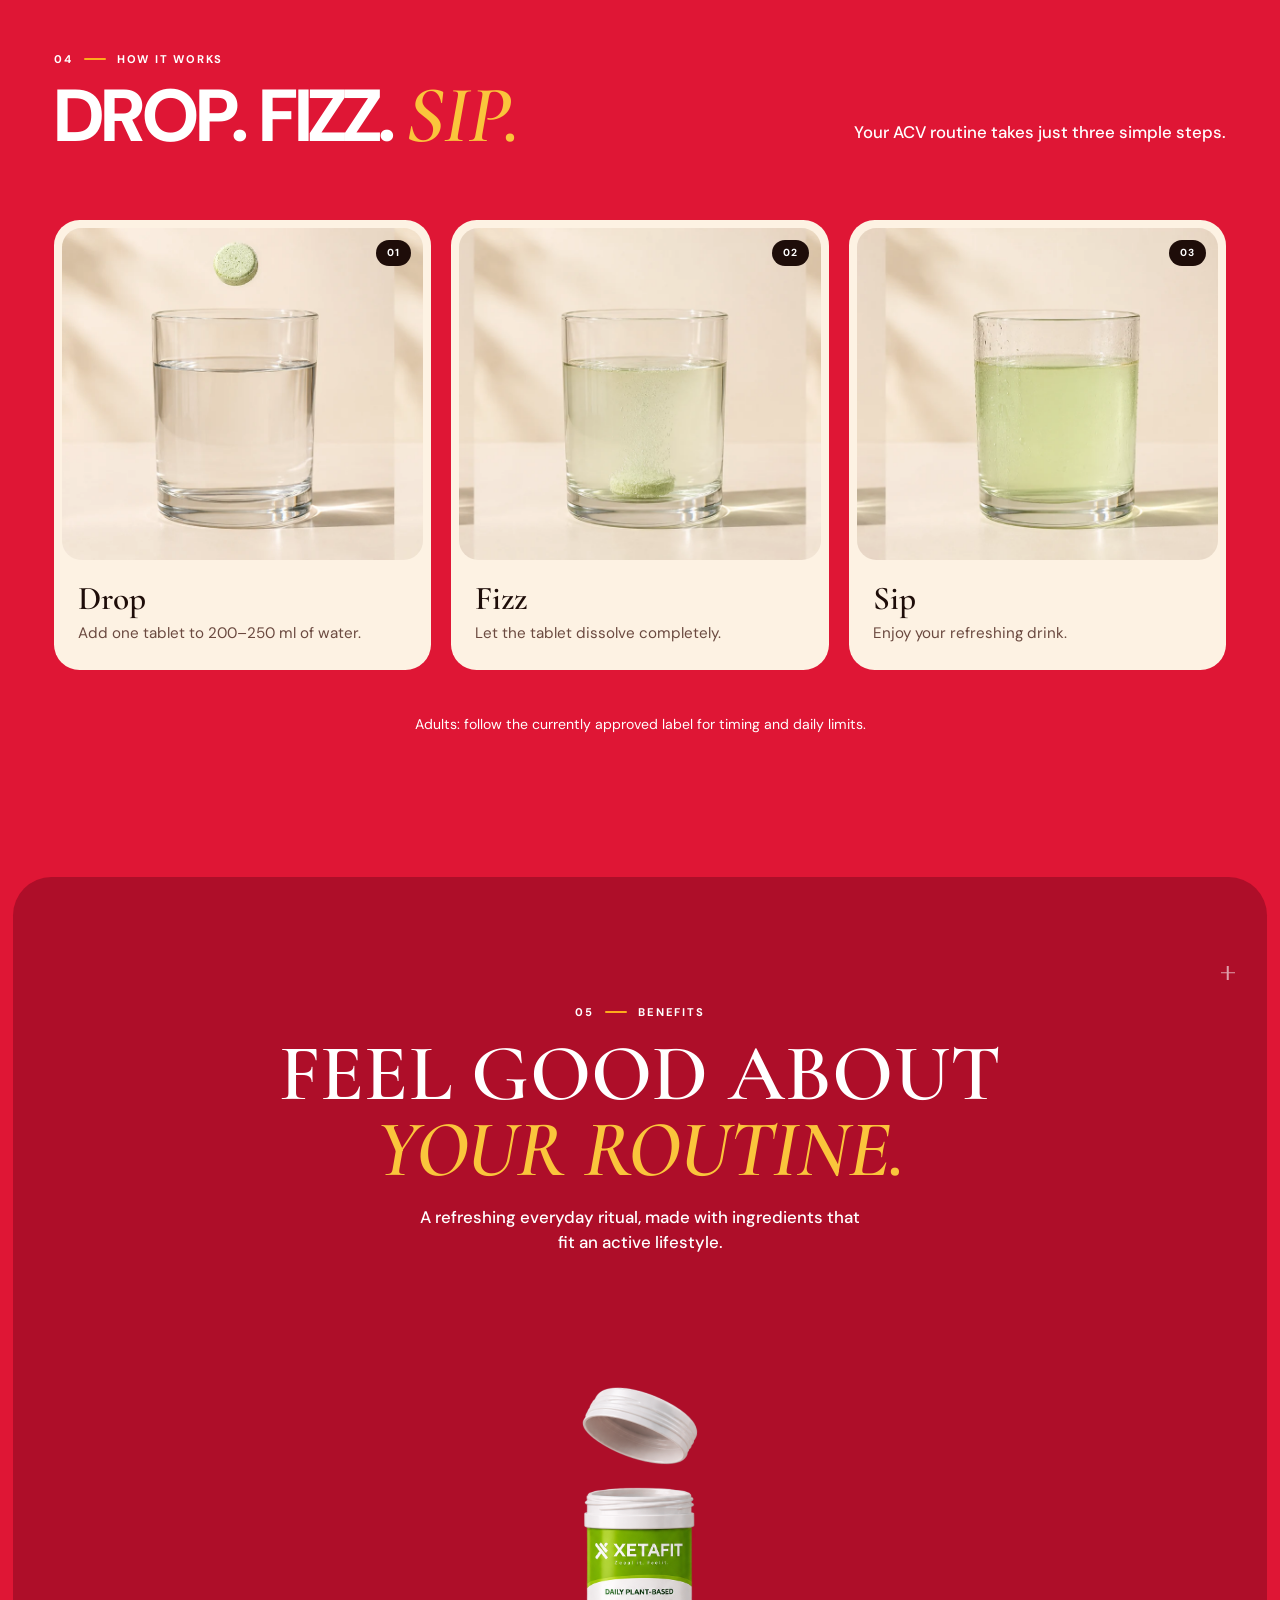
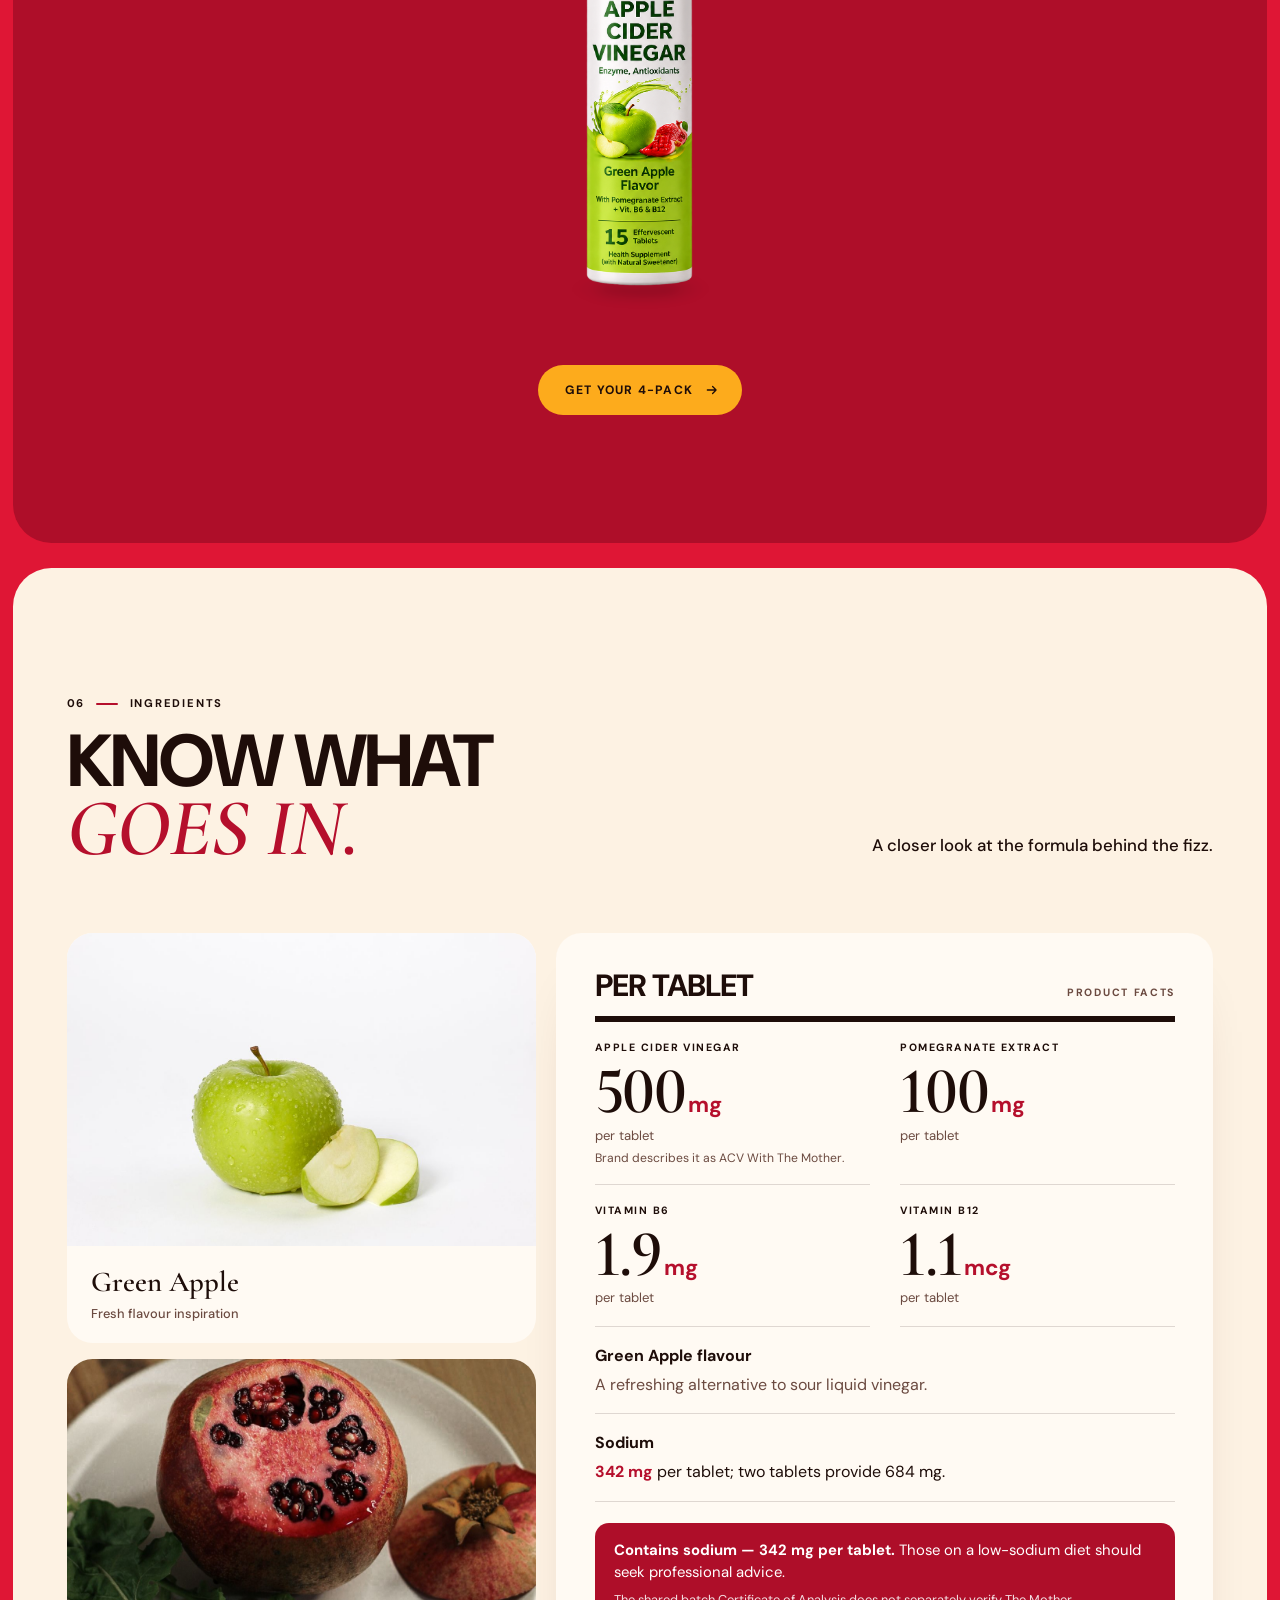
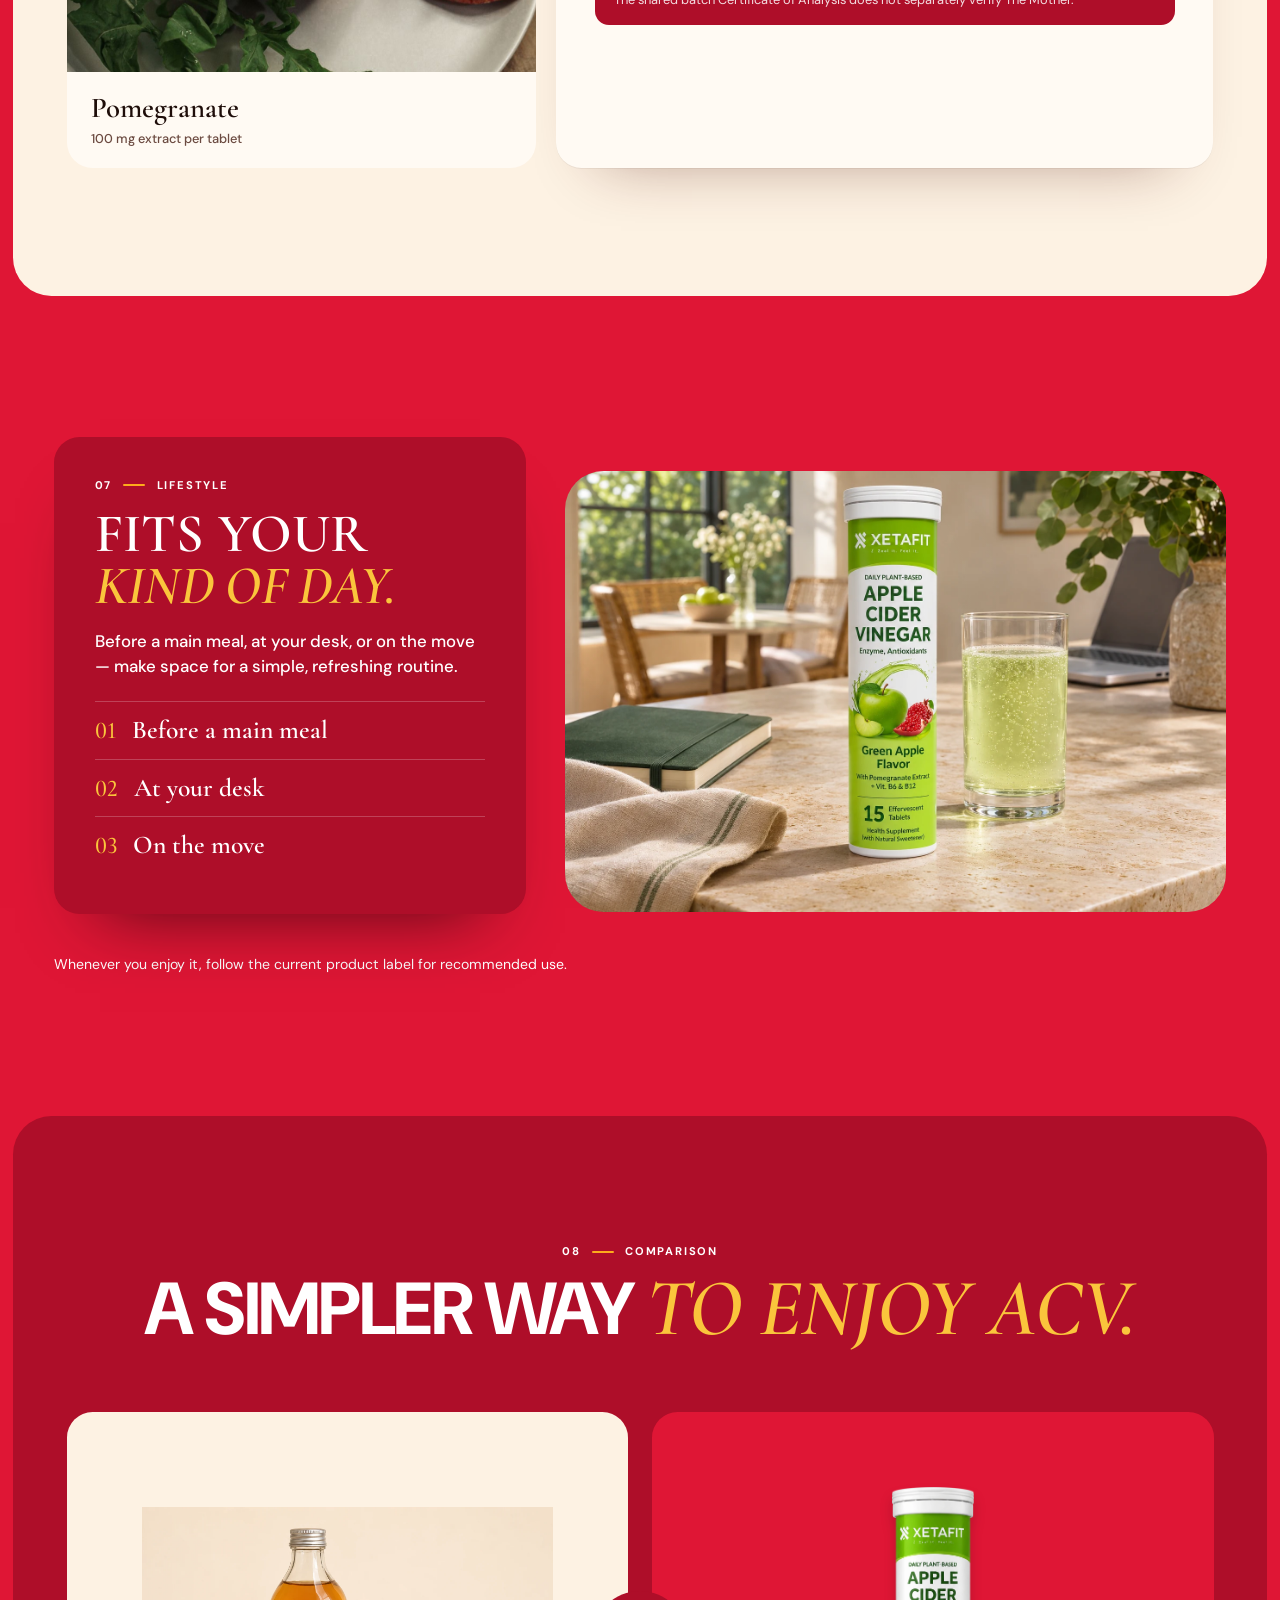
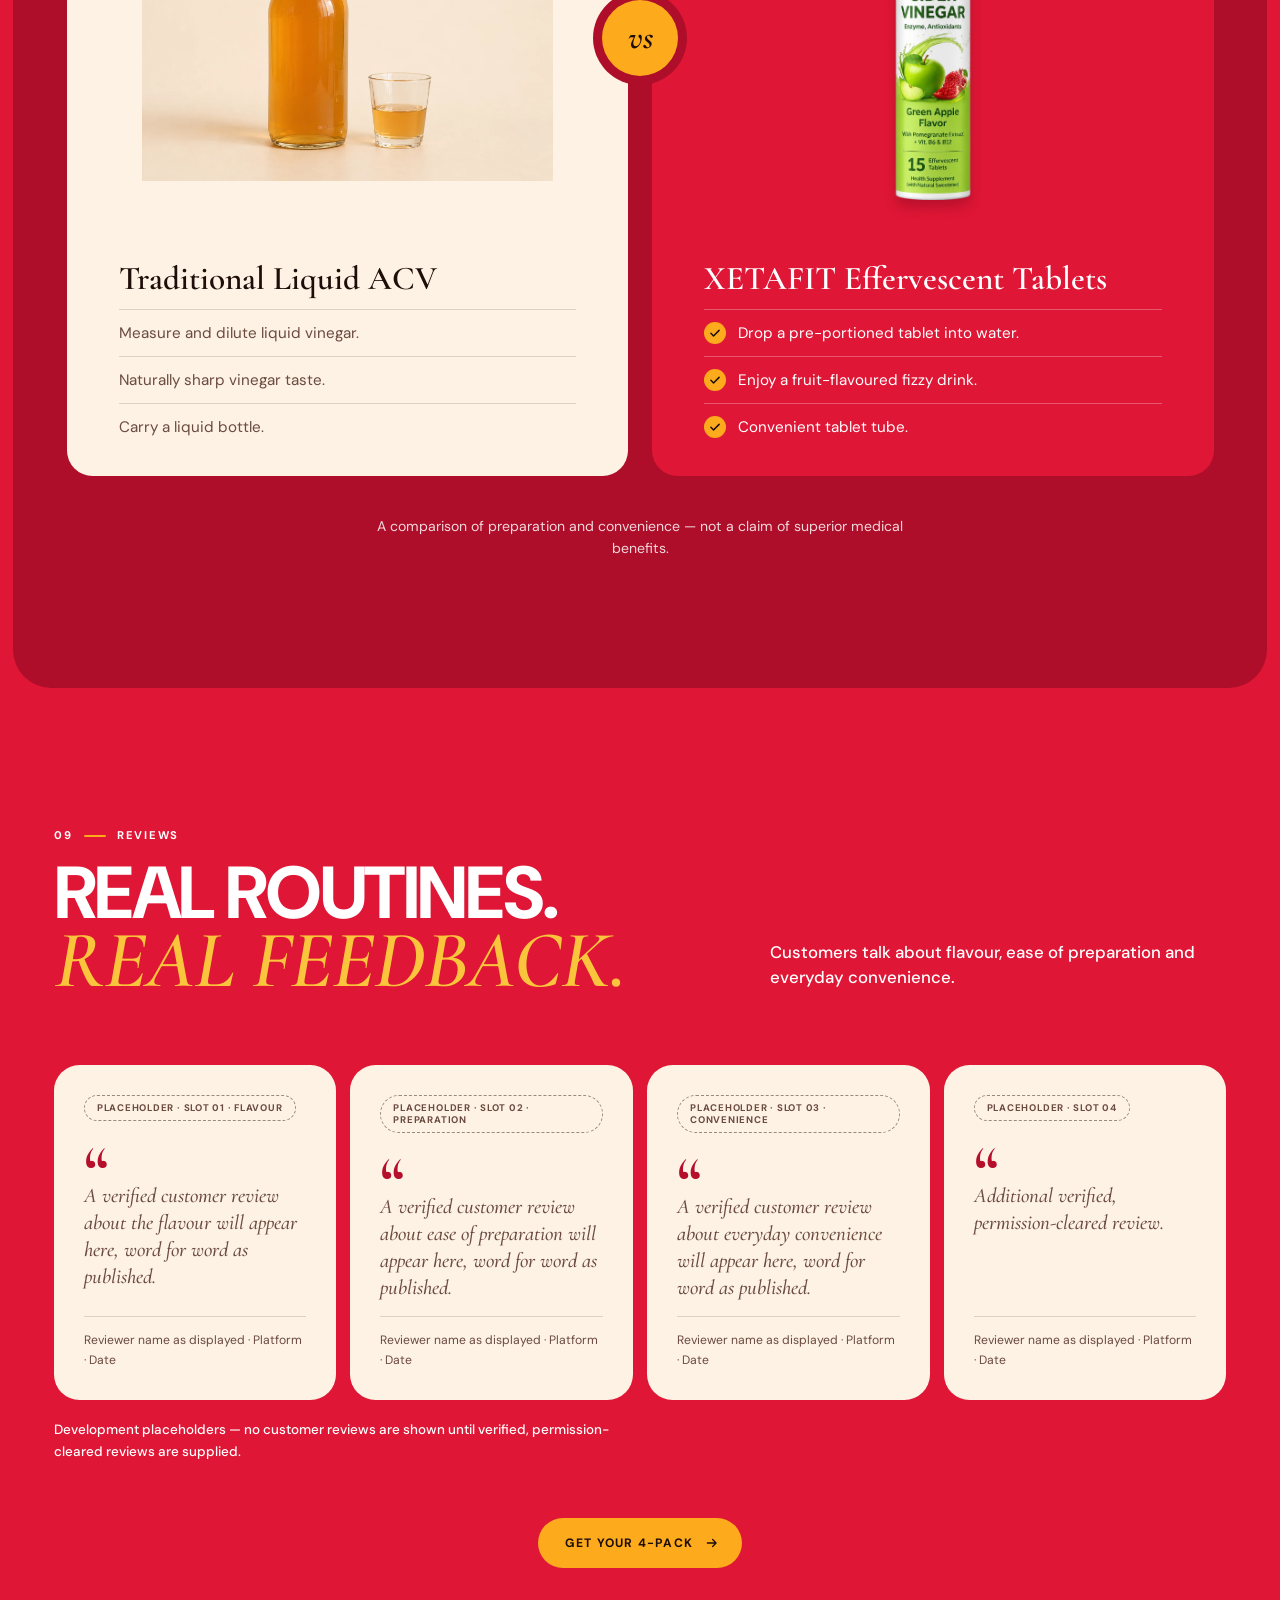
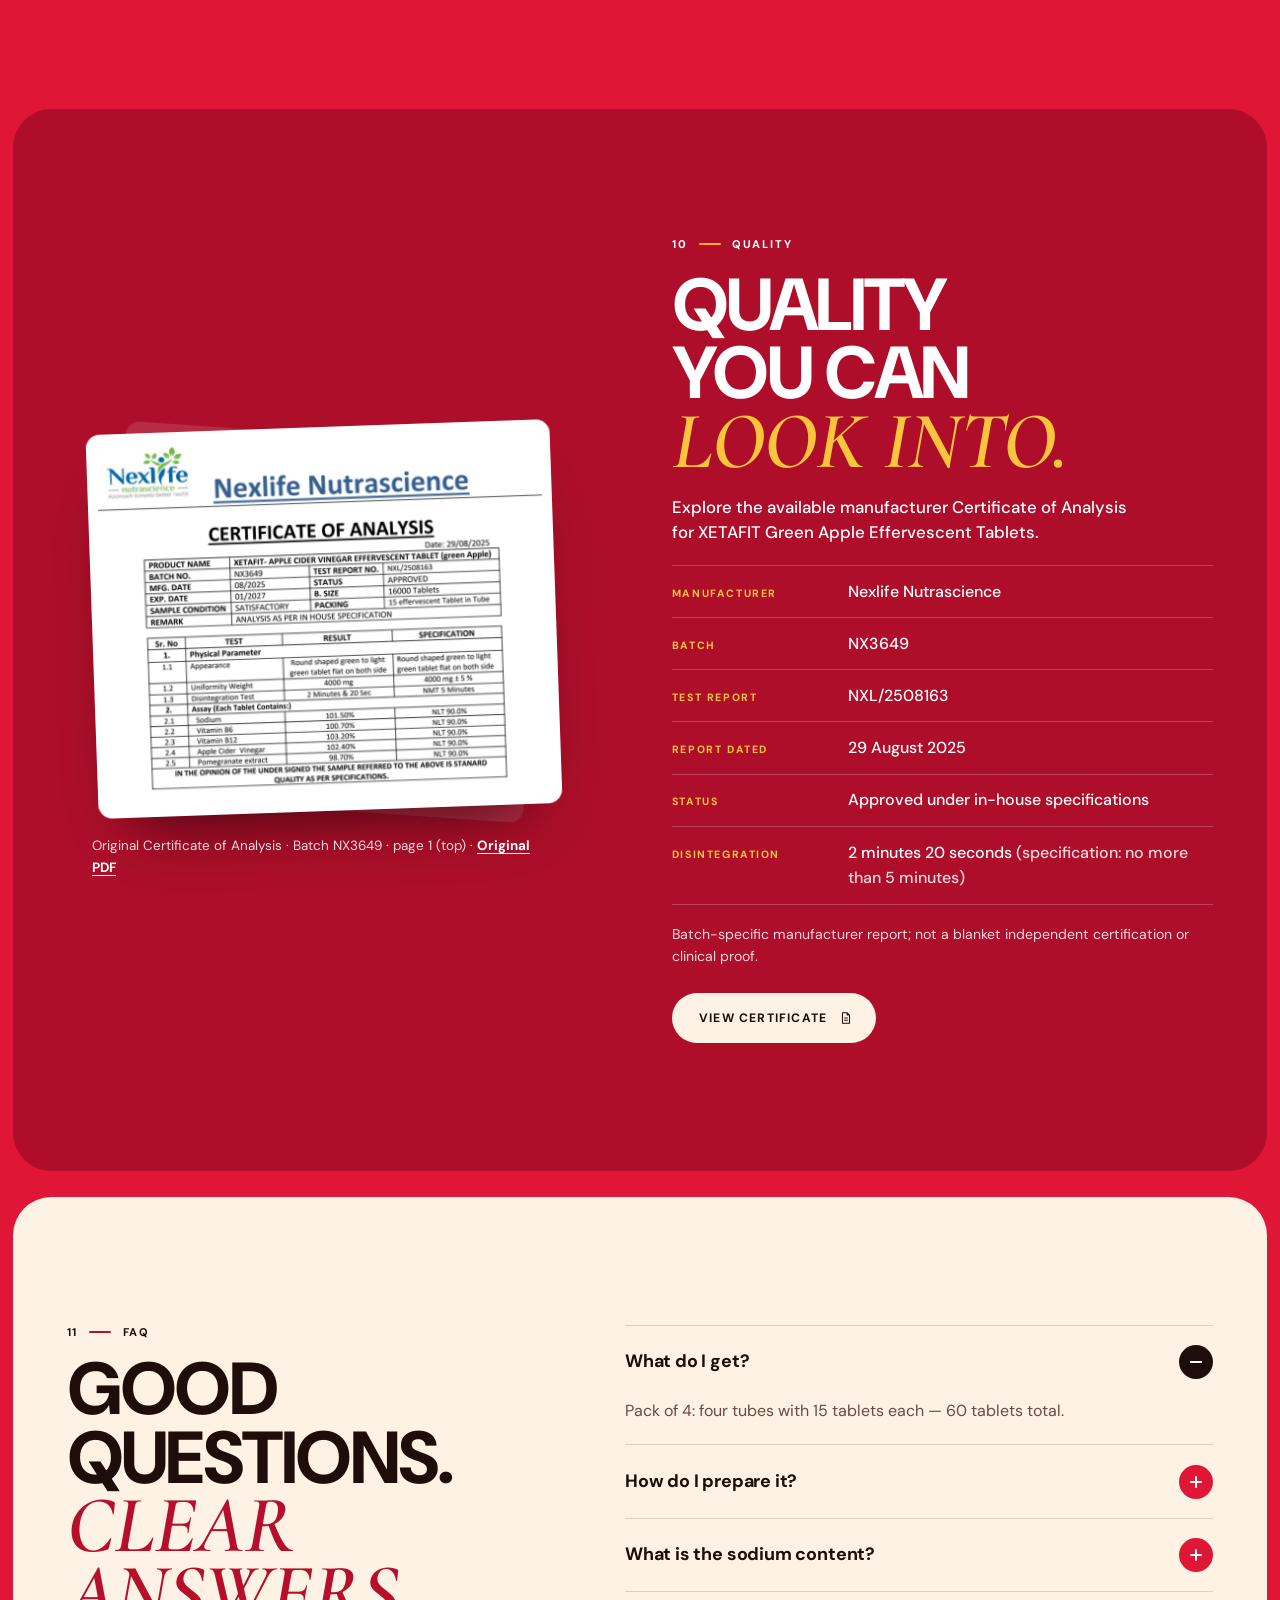
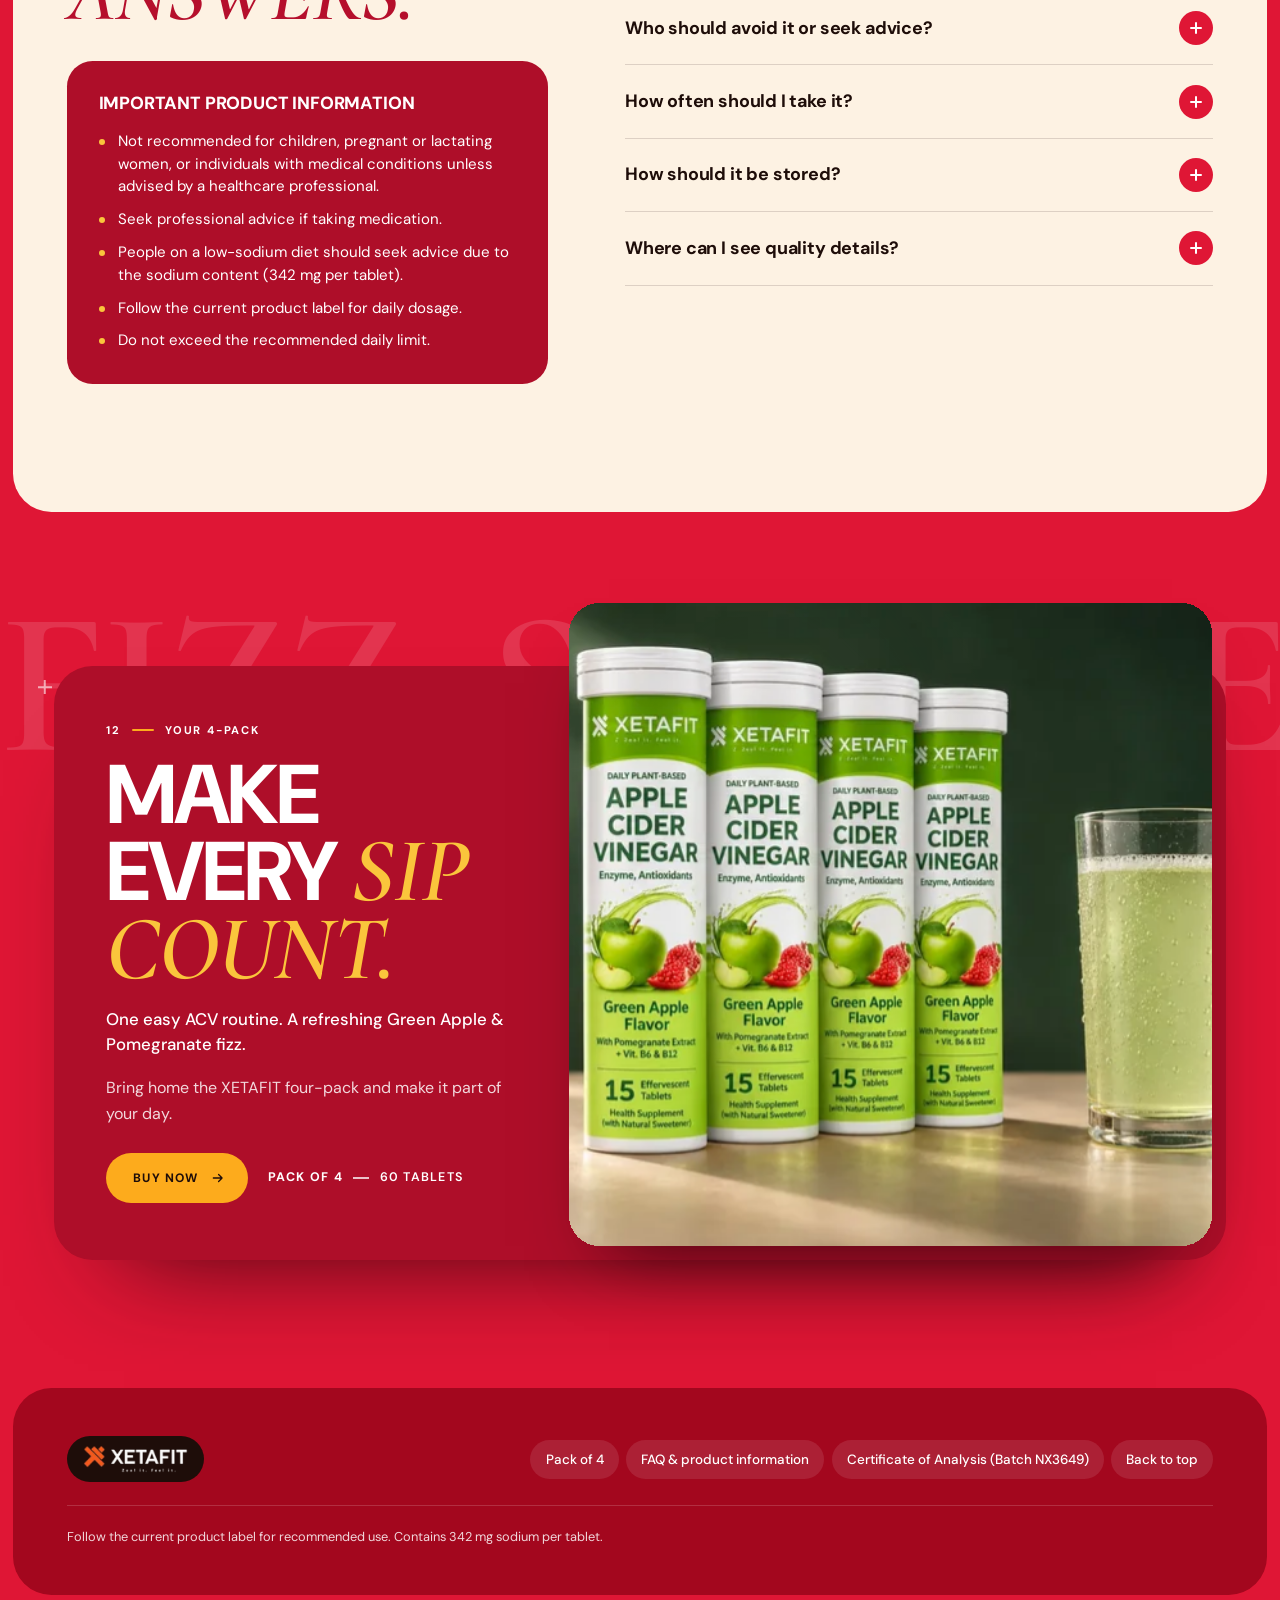
==== commit f174bdfc: "Refine XETAFIT product visuals and single-tablet Benefits animation" ====
--- a/index.html
+++ b/index.html
@@ -5,50 +5,53 @@
   <meta name="viewport" content="width=device-width, initial-scale=1, viewport-fit=cover">
   <title>XETAFIT Apple Cider Vinegar Effervescent Tablets — Fizz Your Way to Wellness</title>
   <meta name="description" content="XETAFIT Apple Cider Vinegar Effervescent Tablets in Green Apple &amp; Pomegranate flavour. 500 mg ACV with Vitamins B6 &amp; B12 per tablet. Pack of 4 — 4 tubes, 60 tablets.">
-  <meta name="theme-color" content="#F46B62">
-  <link rel="icon" href="data:image/svg+xml,%3Csvg xmlns='http://www.w3.org/2000/svg' viewBox='0 0 32 32'%3E%3Crect width='32' height='32' rx='9' fill='%23174D3A'/%3E%3Ccircle cx='16' cy='16' r='7' fill='%23F46B62'/%3E%3C/svg%3E">
-
-  <!-- Fonts: DM Sans (display), Cormorant Garamond (editorial), Inter (body) -->
+  <meta name="theme-color" content="#DF1635">
+  <link rel="icon" href="data:image/svg+xml,%3Csvg xmlns='http://www.w3.org/2000/svg' viewBox='0 0 32 32'%3E%3Crect width='32' height='32' rx='9' fill='%23DF1635'/%3E%3Ccircle cx='16' cy='16' r='7' fill='%23FDF2E3'/%3E%3C/svg%3E">
+
+  <!-- Fonts: DM Sans (display + body), Cormorant Garamond (editorial serif) -->
   <link rel="preconnect" href="https://fonts.googleapis.com">
   <link rel="preconnect" href="https://fonts.gstatic.com" crossorigin>
-  <link rel="stylesheet" href="https://fonts.googleapis.com/css2?family=Cormorant+Garamond:ital,wght@0,500;0,600;1,500;1,600&family=DM+Sans:opsz,wght@9..40,700&family=Inter:wght@400;500;600&display=swap">
-
-  <!-- The hero tube is the first thing painted -->
-  <link rel="preload" as="image" href="assets/images/tube-front.webp" type="image/webp" fetchpriority="high">
+  <link rel="stylesheet" href="https://fonts.googleapis.com/css2?family=Cormorant+Garamond:ital,wght@0,500;0,600;1,500;1,600&family=DM+Sans:opsz,wght@9..40,400..900&display=swap">
+
+  <!-- The hero tube is the first image painted -->
+  <link rel="preload" as="image" href="assets/images/hero-tube.webp" imagesrcset="assets/images/hero-tube-190.webp 190w, assets/images/hero-tube.webp 360w" imagesizes="(min-width: 1100px) 135px, 105px" type="image/webp" fetchpriority="high">
+  <!-- layers of the opening sequence, needed about 1.3 s after load -->
+  <link rel="preload" as="image" href="assets/images/hero-tube-open.webp" type="image/webp">
+  <link rel="preload" as="image" href="assets/images/hero-cap.webp" type="image/webp">
+  <link rel="preload" as="image" href="assets/images/hero-tube-inner.webp" type="image/webp">
+  <link rel="preload" as="image" href="assets/images/hero-tablet-1.webp" type="image/webp">
+  <link rel="preload" as="image" href="assets/images/hero-tablet-2.webp" type="image/webp">
 
   <link rel="stylesheet" href="css/style.css">
   <link rel="stylesheet" href="css/responsive.css">
   <link rel="stylesheet" href="css/animations.css">
+  <link rel="stylesheet" href="css/benefits.css">
 </head>
 <body>
 
 <a class="skip-link" href="#buy">Skip to the 4-pack</a>
 
-<!-- ============================================================
-     Inline icon sprite (line art, inherits currentColor)
-     ============================================================ -->
+<!-- Inline icon sprite (inherits currentColor) -->
 <svg class="sprite" aria-hidden="true" focusable="false">
-  <symbol id="i-arrow" viewBox="0 0 24 24"><path d="M4 12h15M13 6l6 6-6 6" fill="none" stroke="currentColor" stroke-width="2" stroke-linecap="round" stroke-linejoin="round"/></symbol>
-  <symbol id="i-plus" viewBox="0 0 24 24"><path d="M12 5v14M5 12h14" fill="none" stroke="currentColor" stroke-width="2.2" stroke-linecap="round"/></symbol>
+  <symbol id="i-arrow" viewBox="0 0 24 24"><path d="M4 12h15M13 6l6 6-6 6" fill="none" stroke="currentColor" stroke-width="2.2" stroke-linecap="round" stroke-linejoin="round"/></symbol>
+  <symbol id="i-plus" viewBox="0 0 24 24"><path d="M12 5v14M5 12h14" fill="none" stroke="currentColor" stroke-width="2.4" stroke-linecap="round"/></symbol>
   <symbol id="i-doc" viewBox="0 0 24 24"><path d="M6 3h8l4 4v14H6z M14 3v4h4 M9 12h6 M9 16h6" fill="none" stroke="currentColor" stroke-width="1.8" stroke-linejoin="round"/></symbol>
-  <symbol id="i-energy" viewBox="0 0 24 24"><g fill="none" stroke="currentColor" stroke-width="1.6" stroke-linecap="round" stroke-linejoin="round"><path d="m13 2-8 12h6l-1 8 9-13h-7z"/></g></symbol>
-  <symbol id="i-apple" viewBox="0 0 24 24"><g fill="none" stroke="currentColor" stroke-width="1.6" stroke-linecap="round" stroke-linejoin="round"><path d="M12 7c-6-5-11 2-8 9 2 5 5 5 8 3 3 2 6 2 8-3 3-7-2-14-8-9Z"/><path d="M12 7c0-4 2-5 5-5-1 3-2 4-5 5Z"/></g></symbol>
-  <symbol id="i-drop" viewBox="0 0 24 24"><g fill="none" stroke="currentColor" stroke-width="1.6" stroke-linecap="round" stroke-linejoin="round"><path d="M12 2S5 10 5 14a7 7 0 0 0 14 0c0-4-7-12-7-12Z"/><path d="M8 14a4 4 0 0 0 4 4"/></g></symbol>
-  <symbol id="i-glass" viewBox="0 0 24 24"><g fill="none" stroke="currentColor" stroke-width="1.6" stroke-linecap="round" stroke-linejoin="round"><path d="m5 3 2 18h10l2-18H5Z"/><path d="M6 9h12M10 13h.01M14 16h.01"/></g></symbol>
-  <symbol id="i-plate" viewBox="0 0 24 24"><g fill="none" stroke="currentColor" stroke-width="1.6" stroke-linecap="round" stroke-linejoin="round"><circle cx="13" cy="12" r="7"/><circle cx="13" cy="12" r="4"/><path d="M2 4v5c0 2 3 2 3 0V4M3.5 4v17M22 4v17"/></g></symbol>
-  <symbol id="i-comfort" viewBox="0 0 24 24"><g fill="none" stroke="currentColor" stroke-width="1.6" stroke-linecap="round" stroke-linejoin="round"><path d="M10 3v6c0 2-1 3-3 3-3 0-4 3-3 6 1 3 5 4 9 3 6-1 9-6 7-11-1-3-4-4-5-2-1 1-2 1-2-1V3"/></g></symbol>
+  <symbol id="i-menu" viewBox="0 0 24 24"><path d="M4 8h16M4 16h16" fill="none" stroke="currentColor" stroke-width="2.2" stroke-linecap="round"/></symbol>
+  <symbol id="i-close" viewBox="0 0 24 24"><path d="M6 6l12 12M18 6 6 18" fill="none" stroke="currentColor" stroke-width="2.2" stroke-linecap="round"/></symbol>
+  <symbol id="i-check" viewBox="0 0 24 24"><path d="m5 12.5 4.5 4.5L19 7.5" fill="none" stroke="currentColor" stroke-width="2.6" stroke-linecap="round" stroke-linejoin="round"/></symbol>
 </svg>
 
 <!-- ============================================================
-     FLOATING PILL NAVIGATION
+     HEADER: three floating capsules, as in the reference
+     brand plate · grouped navigation · utility + Product
      No Buy Now here: V9 allows Buy Now only in scenes 01 and 12.
-     "Product" is the navigation link to scene 03, as in the approved build.
-     ============================================================ -->
-<header class="nav">
-  <!-- Official XETAFIT logo, cut from the brand's own artwork (tools/extract_logo.py).
-       Swap in the official SVG when supplied; keep the alt text. -->
-  <a class="nav__brand" href="#top" aria-label="XETAFIT — back to top"><img src="assets/images/xetafit-logo.png" alt="XETAFIT" width="256" height="68" decoding="async"></a>
-  <nav class="nav__links" aria-label="Primary">
+     ============================================================ -->
+<header class="hdr">
+  <!-- Official XETAFIT logo (tools/extract_logo.py). Its orange mark needs a dark
+       ground (1.4:1 on the red, 5.6:1 on the plate). Swap in the SVG when supplied. -->
+  <a class="hdr__brand" href="#top" aria-label="XETAFIT — back to top"><img src="assets/images/xetafit-logo.png" alt="XETAFIT" width="256" height="68" decoding="async"></a>
+
+  <nav class="hdr__nav" aria-label="Primary">
     <ul>
       <li><a href="#how">How it works</a></li>
       <li><a href="#benefits">Benefits</a></li>
@@ -58,53 +61,87 @@
       <li><a href="#faq">FAQ</a></li>
     </ul>
   </nav>
-  <a class="nav__product" href="#buy">Product <svg aria-hidden="true"><use href="#i-arrow"/></svg></a>
+
+  <div class="hdr__actions">
+    <a class="hdr__icon" href="certificate.html" aria-label="Certificate of Analysis" title="Certificate of Analysis"><svg aria-hidden="true"><use href="#i-doc"/></svg></a>
+    <a class="hdr__menu" href="#menu" aria-controls="menu"><svg aria-hidden="true"><use href="#i-menu"/></svg><span>Menu</span></a>
+    <a class="hdr__cta" href="#buy">Product <svg aria-hidden="true"><use href="#i-arrow"/></svg></a>
+  </div>
 </header>
 
+<!-- Phone / tablet menu. CSS only: opened with #menu (:target); following any link
+     inside it changes the target, so the menu closes on its own. -->
+<nav class="menu" id="menu" aria-label="Menu">
+  <div class="menu__top">
+    <span class="menu__title">Menu</span>
+    <a class="menu__close" href="#menu-closed" aria-label="Close menu"><svg aria-hidden="true"><use href="#i-close"/></svg></a>
+  </div>
+  <ul class="menu__links">
+    <li><a href="#how"><span>01</span>How it works</a></li>
+    <li><a href="#benefits"><span>02</span>Benefits</a></li>
+    <li><a href="#ingredients"><span>03</span>Ingredients</a></li>
+    <li><a href="#reviews"><span>04</span>Reviews</a></li>
+    <li><a href="#quality"><span>05</span>Quality</a></li>
+    <li><a href="#faq"><span>06</span>FAQ</a></li>
+  </ul>
+  <div class="menu__foot">
+    <a class="btn btn--gold" href="#buy">Product <span class="btn__icon" aria-hidden="true"><svg><use href="#i-arrow"/></svg></span></a>
+    <a class="btn btn--ghost" href="certificate.html">Certificate <span class="btn__icon" aria-hidden="true"><svg><use href="#i-doc"/></svg></span></a>
+  </div>
+</nav>
+
 <main id="main">
 
 <!-- ============================================================
      01 / HERO
      ============================================================ -->
-<section class="sec sec--coral hero" id="top" aria-labelledby="hero-title">
-  <div class="wrap section-id rv"><p class="label"><span class="label__n">01</span><span aria-hidden="true">/</span>HERO</p></div>
-  <div class="wrap hero__wrap">
-    <p class="hero__eyebrow intro" style="--d:0">Apple Cider Vinegar Effervescent Tablets</p>
+<section class="sec hero" id="top" aria-labelledby="hero-title">
+  <span class="cross cross--a" aria-hidden="true"></span>
+  <span class="cross cross--b" aria-hidden="true"></span>
+
+  <div class="wrap hero__inner">
+    <p class="eyebrow hero__eyebrow intro" style="--d:0"><span class="eyebrow__dot" aria-hidden="true"></span>Apple Cider Vinegar Effervescent Tablets</p>
 
     <h1 class="hero__title" id="hero-title">
-      <span class="line"><span class="intro-line" style="--d:1">FIZZ YOUR WAY TO</span></span>
-      <span class="line"><em class="intro-line" style="--d:2">WELLNESS.</em></span>
+      <span class="line"><span class="intro-line" style="--d:1">FIZZ YOUR</span></span>
+      <span class="line"><span class="intro-line" style="--d:2">WAY TO</span></span>
+      <span class="line"><em class="intro-line" style="--d:3">WELLNESS.</em></span>
     </h1>
 
     <div class="hero__stage">
-      <div class="hero__intro">
-        <p class="hero__lead intro" style="--d:3">Your daily apple cider vinegar ritual, made refreshingly simple.</p>
-        <p class="hero__meta intro" style="--d:4"><span>Green Apple + Pomegranate flavour</span> <span>ACV with Vitamins B6 &amp; B12</span></p>
-        <div class="cta-row intro" style="--d:5">
-          <a class="btn" href="#buy">Buy now
+      <div class="hero__copy">
+        <p class="hero__lead intro" style="--d:4">Your daily apple cider vinegar ritual, made refreshingly simple.</p>
+        <p class="hero__flavour intro" style="--d:5"><span class="eyebrow__dot" aria-hidden="true"></span>Green Apple + Pomegranate flavour</p>
+        <div class="cta-row hero__cta intro intro--last" style="--d:7">
+          <a class="btn btn--gold btn--lg" href="#buy">Buy now
             <span class="btn__icon" aria-hidden="true"><svg><use href="#i-arrow"/></svg></span>
           </a>
-          <p class="pack-chip"><strong>Pack of 4</strong><span>4 tubes · 60 tablets</span></p>
-        </div>
-      </div>
-
-      <figure class="hero__art intro-art">
-        <div class="hero__zoom zoom">
-          <div class="hero__breathe breathe">
-            <span class="hero__ground" aria-hidden="true"><img class="tube__shadow tube__shadow--soft" src="assets/images/tube-shadow-soft.webp" alt="" width="628" height="182" decoding="async"></span>
-            <span class="tab tab--a" aria-hidden="true"><img class="drift" src="assets/images/tablet-a.webp" alt="" width="431" height="408" decoding="async"></span>
-            <span class="tab tab--b" aria-hidden="true"><img class="drift drift--b" src="assets/images/tablet-b.webp" alt="" width="426" height="342" decoding="async"></span>
-            <div class="hero__float">
-              <img class="hero__tube" src="assets/images/tube-front.webp" alt="XETAFIT Apple Cider Vinegar effervescent tablets tube, Green Apple flavour, 15 effervescent tablets" width="360" height="1369" fetchpriority="high" decoding="async">
-              <span class="sheen sheen--front" aria-hidden="true"></span>
-            </div>
+          <p class="pack-tag"><strong>Pack of 4</strong><span>60 tablets</span></p>
+        </div>
+      </div>
+
+      <!-- Original closed-packshot fallback: authentic matching open-mouth and
+           detached-cap renders are required before enabling the opening sequence.
+           Tablets are visible in their final composition; no emergence is implied. -->
+      <figure class="hero__art">
+        <span class="hero__ground" aria-hidden="true"><img class="tube__shadow tube__shadow--soft" src="assets/images/tube-shadow-soft.webp" alt="" width="628" height="182" decoding="async"></span>
+        <div class="hero__product">
+          <img class="hero__layer hero__well" src="assets/images/hero-tube-inner.webp" alt="" width="360" height="1369" decoding="async" aria-hidden="true">
+          <span class="tab tab--1" aria-hidden="true"><span class="tab__y"><span class="tab__bob"><span class="tab__img"></span></span></span></span>
+          <span class="tab tab--2" aria-hidden="true"><span class="tab__y"><span class="tab__bob"><span class="tab__img"></span></span></span></span>
+          <img class="hero__layer hero__open" src="assets/images/hero-tube-open.webp" alt="" width="360" height="1369" decoding="async" aria-hidden="true">
+          <div class="hero__closed">
+            <img class="hero__tube" src="assets/images/hero-tube.webp" srcset="assets/images/hero-tube-190.webp 190w, assets/images/hero-tube.webp 360w" sizes="(min-width: 1100px) 135px, 105px" alt="XETAFIT Apple Cider Vinegar effervescent tablets tube, Green Apple flavour, 15 effervescent tablets" width="360" height="1369" fetchpriority="high" decoding="async">
+            <span class="sheen sheen--front" aria-hidden="true"></span>
           </div>
+          <img class="hero__layer hero__cap" src="assets/images/hero-cap.webp" alt="" width="360" height="1369" decoding="async" aria-hidden="true">
         </div>
       </figure>
 
-      <ul class="hero__stats" aria-label="Per tablet">
-        <li class="intro" style="--d:4"><strong>500 mg</strong><span>ACV per tablet</span></li>
-        <li class="intro" style="--d:5"><strong>0 g</strong><span>sugar per tablet</span></li>
+      <ul class="hero__facts" aria-label="Product facts">
+        <li class="intro" style="--d:5"><strong>500<small>mg</small></strong><span>ACV per tablet</span></li>
+        <li class="intro" style="--d:6"><strong>0<small>g</small></strong><span>sugar per tablet</span></li>
+        <li class="intro" style="--d:7"><strong>B6<small>&amp;</small>B12</strong><span>Vitamins</span></li>
       </ul>
     </div>
   </div>
@@ -217,41 +254,48 @@
   </div>
   <div class="marquee" aria-hidden="true">
     <div class="marquee__track">
-      <div class="marquee__group"><span>Drop. Fizz. Sip.</span><span>Drop. Fizz. Sip.</span></div>
-      <div class="marquee__group"><span>Drop. Fizz. Sip.</span><span>Drop. Fizz. Sip.</span></div>
-    </div>
-  </div>
-</section>
-
-<!-- ============================================================
-     02 / THE SWITCH
-     ============================================================ -->
-<section class="sec sec--cream switch" id="switch" aria-labelledby="switch-title">
-  <div class="wrap section-id rv"><p class="label"><span class="label__n">02</span><span aria-hidden="true">/</span>THE SWITCH</p></div>
-  <div class="wrap switch__grid">
-    <div class="switch__copy rv">
-      <h2 class="h2" id="switch-title">SKIP THE <em>SOUR SHOT.</em></h2>
-      <p class="lead">Why measure and dilute liquid ACV when a pre-portioned tablet can make your routine so much simpler?</p>
-      <p class="body">The refreshing taste of Green Apple &amp; Pomegranate — without the traditional vinegar-shot experience.</p>
-      <ul class="ticks">
-        <li>No liquid measuring</li>
-        <li>Fruit-flavoured fizz</li>
-        <li>Easy-to-carry tube</li>
-      </ul>
-    </div>
-
-    <div class="switch__visual rv rv--media">
-      <figure class="switch__stage">
-        <img class="switch__shadow" src="assets/images/tube-shadow-soft.webp" alt="" width="628" height="182" loading="lazy" decoding="async">
-        <img class="switch__tube" src="assets/images/tube-tilt.webp" alt="A XETAFIT Apple Cider Vinegar tube" width="854" height="1357" loading="lazy" decoding="async">
-        <span class="switch__tablet" aria-hidden="true"><img class="drift" src="assets/images/tablet-b.webp" alt="" width="426" height="342" loading="lazy" decoding="async"></span>
-      </figure>
-      <figure class="oldway">
-        <span class="oldway__art" aria-hidden="true">
-          <img src="assets/images/shot-amber.webp" alt="" width="300" height="300" loading="lazy" decoding="async">
-        </span>
-        <figcaption>The old way: liquid ACV, a measure and a sour shot.</figcaption>
-      </figure>
+      <div class="marquee__group"><span>Fizz. Sip. Repeat.</span><span>Fizz. Sip. Repeat.</span></div>
+      <div class="marquee__group"><span>Fizz. Sip. Repeat.</span><span>Fizz. Sip. Repeat.</span></div>
+    </div>
+  </div>
+</section>
+
+<!-- ============================================================
+     02 / THE SWITCH   (burgundy panel)
+     ============================================================ -->
+<section class="sec sec--panel switch" id="switch" aria-labelledby="switch-title">
+  <div class="panel panel--burgundy">
+    <div class="wrap switch__grid">
+      <div class="switch__copy rv">
+        <p class="eyebrow"><span class="eyebrow__n">02</span>The switch</p>
+        <h2 class="h2" id="switch-title">SKIP THE <em>SOUR SHOT.</em></h2>
+        <p class="lead">Why measure and dilute liquid ACV when a pre-portioned tablet can make your routine so much simpler?</p>
+        <p class="body">The refreshing taste of Green Apple &amp; Pomegranate — without the traditional vinegar-shot experience.</p>
+        <ul class="checks">
+          <li><svg aria-hidden="true"><use href="#i-check"/></svg>No liquid measuring</li>
+          <li><svg aria-hidden="true"><use href="#i-check"/></svg>Fruit-flavoured fizz</li>
+          <li><svg aria-hidden="true"><use href="#i-check"/></svg>Easy-to-carry tube</li>
+        </ul>
+      </div>
+
+      <div class="switch__visual rv">
+        <figure class="switch__stage" role="img" aria-label="Slanted XETAFIT tube with its mouth open, one pale-green tablet hovering between the tube and its detached white cap">
+          <img class="switch__shadow" src="assets/images/tube-shadow-soft.webp" alt="" width="628" height="182" loading="lazy" decoding="async">
+          <span class="switch__pose" aria-hidden="true">
+            <span class="switch__float">
+              <span class="switch__piece switch__body"><span class="switch__art"></span></span>
+              <span class="switch__piece switch__cap"><span class="switch__art"></span></span>
+              <span class="switch__piece switch__tablet"><span class="switch__art"></span></span>
+            </span>
+          </span>
+        </figure>
+        <figure class="oldway">
+          <span class="oldway__art" aria-hidden="true">
+            <img src="assets/images/shot-amber.webp" alt="" width="300" height="300" loading="lazy" decoding="async">
+          </span>
+          <figcaption>The old way: liquid ACV, a measure and a sour shot.</figcaption>
+        </figure>
+      </div>
     </div>
   </div>
 </section>
@@ -259,138 +303,146 @@
 <!-- ============================================================
      03 / PRODUCT SHOWCASE + PURCHASE  (the only purchase card)
      ============================================================ -->
-<section class="sec sec--coral buy" id="buy" aria-labelledby="buy-title">
-  <div class="wrap section-id rv"><p class="label"><span class="label__n">03</span><span aria-hidden="true">/</span>PRODUCT</p></div>
-  
+<section class="sec buy" id="buy" aria-labelledby="buy-title">
+  <p class="bigtype bigtype--buy" aria-hidden="true"><span>Pack of 4 · 60 Tablets</span></p>
+  <span class="cross cross--c" aria-hidden="true"></span>
+
   <div class="wrap">
     <header class="sec-head sec-head--center rv">
+      <p class="eyebrow"><span class="eyebrow__n">03</span>Product</p>
       <h2 class="h2" id="buy-title">MEET YOUR <em>DAILY FIZZ.</em></h2>
     </header>
 
-    <div>
-      <article class="buy-card" aria-labelledby="buy-name">
-        <figure class="buy-card__media rv rv--media">
-          <span class="reveal"><span class="buy-card__zoom zoom"><span class="buy-card__shot breathe">
-            <img src="assets/images/pack4.webp" alt="XETAFIT Pack of 4: four tubes of Apple Cider Vinegar effervescent tablets" width="1258" height="1433" loading="lazy" decoding="async">
-            <span class="sheen sheen--pack" aria-hidden="true"></span>
-          </span></span></span>
-        </figure>
-
-        <div class="buy-card__body rv rv--stagger">
-          <h3 class="buy-card__name" id="buy-name">XETAFIT Apple Cider Vinegar Effervescent Tablets.</h3>
-          <p class="buy-card__desc">A convenient ACV supplement with Pomegranate Extract, Vitamin B6 and Vitamin B12 — made for an easy daily routine.</p>
-          <ul class="ticks ticks--compact">
-            <li>Green Apple &amp; Pomegranate flavour</li>
-            <li>500 mg ACV and 100 mg Pomegranate Extract per tablet</li>
-            <li>0 g sugar per tablet</li>
-            <li>Available format: Pack of 4 only — 4 tubes × 15 tablets = 60 tablets</li>
-          </ul>
-
-          <!-- Informational container — NOT a selector or a button -->
-          <div class="pack-fact" role="group" aria-label="What is in the pack">
-            <p class="pack-fact__big">Pack of 4</p>
-            <p class="pack-fact__eq"><span>4 tubes × 15 tablets</span><span>60 effervescent tablets</span></p>
-          </div>
-
-          <!-- ======== STORE INTEGRATION POINT ========
-               Replace each .pending value with live data from the store for the
-               four-pack SKU only (price, stock, delivery). No price is hard-coded. -->
-          <dl class="live">
-            <div><dt>Price</dt><dd><span class="pending">Live store price — connects at launch</span></dd></div>
-            <div><dt>Stock</dt><dd><span class="pending">Live availability — connects at launch</span></dd></div>
-            <div><dt>Delivery</dt><dd><span class="pending">Delivery details — connects at launch</span></dd></div>
-            <div><dt>Quantity</dt><dd>1 × Pack of 4 (60 tablets)</dd></div>
-          </dl>
-
-          <!-- ======== CART INTEGRATION POINT ========
-               1. Set action to the store's add-to-cart endpoint (e.g. Shopify: /cart/add).
-               2. Put the FOUR-PACK variant ID in the hidden "id" field.
-               3. Remove the disabled attribute and the .cart-status note.
-               Only the four-tube product may be added; there is no other option. -->
-          <form class="cart" action="#buy" method="post">
-            <input type="hidden" name="id" value="REPLACE_WITH_4PACK_VARIANT_ID">
-            <input type="hidden" name="quantity" value="1">
-            <button class="btn btn--block" type="submit" disabled aria-describedby="cart-status">Add to cart
-              <span class="btn__icon" aria-hidden="true"><svg><use href="#i-plus"/></svg></span>
-            </button>
-            <p class="cart-status" id="cart-status"><strong>Store not connected yet.</strong> This preview cannot add to cart. Price, stock and delivery appear here once the four-pack SKU is linked.</p>
-          </form>
-        </div>
-      </article>
-    </div>
+    <article class="buy-card" aria-labelledby="buy-name">
+      <figure class="buy-card__media rv">
+        <span class="reveal"><span class="buy-card__zoom zoom"><span class="buy-card__shot breathe">
+          <img src="assets/images/pack4.webp" srcset="assets/images/pack4-640.webp 640w, assets/images/pack4.webp 1258w" sizes="(min-width: 960px) 40vw, 86vw" alt="XETAFIT Pack of 4: four tubes of Apple Cider Vinegar effervescent tablets" width="1258" height="1433" loading="lazy" decoding="async">
+          <span class="sheen sheen--pack" aria-hidden="true"></span>
+        </span></span></span>
+        <span class="badge buy-card__badge">4 tubes · 60 tablets</span>
+      </figure>
+
+      <div class="buy-card__body rv">
+        <p class="eyebrow eyebrow--ink"><span class="eyebrow__n">Pack of 4</span>The only format</p>
+        <h3 class="buy-card__name" id="buy-name">XETAFIT Apple Cider Vinegar Effervescent Tablets.</h3>
+        <p class="buy-card__desc">A convenient ACV supplement with Pomegranate Extract, Vitamin B6 and Vitamin B12 — made for an easy daily routine.</p>
+        <ul class="dots">
+          <li>Green Apple &amp; Pomegranate flavour</li>
+          <li>500 mg ACV and 100 mg Pomegranate Extract per tablet</li>
+          <li>0 g sugar per tablet</li>
+          <li>Available format: Pack of 4 only — 4 tubes × 15 tablets = 60 tablets</li>
+        </ul>
+
+        <!-- Informational container — NOT a selector or a button -->
+        <div class="pack-fact" role="group" aria-label="What is in the pack">
+          <p class="pack-fact__big">Pack of 4</p>
+          <p class="pack-fact__eq"><span>4 tubes × 15 tablets</span><span>60 effervescent tablets</span></p>
+        </div>
+
+        <!-- ======== STORE INTEGRATION POINT ========
+             Replace each .pending value with live data from the store for the
+             four-pack SKU only (price, stock, delivery). No price is hard-coded. -->
+        <dl class="live">
+          <div><dt>Price</dt><dd><span class="pending">Live store price — connects at launch</span></dd></div>
+          <div><dt>Stock</dt><dd><span class="pending">Live availability — connects at launch</span></dd></div>
+          <div><dt>Delivery</dt><dd><span class="pending">Delivery details — connects at launch</span></dd></div>
+          <div><dt>Quantity</dt><dd>1 × Pack of 4 (60 tablets)</dd></div>
+        </dl>
+
+        <!-- ======== CART INTEGRATION POINT ========
+             1. Set action to the store's add-to-cart endpoint (e.g. Shopify: /cart/add).
+             2. Put the FOUR-PACK variant ID in the hidden "id" field.
+             3. Remove the disabled attribute and the .cart-status note.
+             Only the four-tube product may be added; there is no other option. -->
+        <form class="cart" action="#buy" method="post">
+          <input type="hidden" name="id" value="REPLACE_WITH_4PACK_VARIANT_ID">
+          <input type="hidden" name="quantity" value="1">
+          <button class="btn btn--gold btn--lg btn--block" type="submit" disabled aria-describedby="cart-status">Add to cart
+            <span class="btn__icon" aria-hidden="true"><svg><use href="#i-plus"/></svg></span>
+          </button>
+          <p class="cart-status" id="cart-status"><strong>Store not connected yet.</strong> This preview cannot add to cart. Price, stock and delivery appear here once the four-pack SKU is linked.</p>
+        </form>
+      </div>
+    </article>
   </div>
 </section>
 
 <!-- ============================================================
      04 / HOW IT WORKS
      ============================================================ -->
-<section class="sec sec--green how" id="how" aria-labelledby="how-title">
-  <div class="wrap section-id rv"><p class="label"><span class="label__n">04</span><span aria-hidden="true">/</span>HOW IT WORKS</p></div>
-  <div class="wrap how-demo">
-    <header class="sec-head rv">
-      <h2 class="h2" id="how-title">DROP. FIZZ. <em>SIP.</em></h2>
+<section class="sec how" id="how" aria-labelledby="how-title">
+  <div class="wrap">
+    <header class="sec-head sec-head--split rv">
+      <div>
+        <p class="eyebrow"><span class="eyebrow__n">04</span>How it works</p>
+        <h2 class="h2" id="how-title">DROP. FIZZ. <em>SIP.</em></h2>
+      </div>
       <p class="lead">Your ACV routine takes just three simple steps.</p>
     </header>
-    <ol class="preparation rv rv--stagger">
-      <li class="preparation__step">
-        <figure class="preparation__image preparation__image--1"><img class="zoom" src="assets/images/preparation-sequence.webp" alt="A pale-green tablet just above a glass of clear water" width="2172" height="724" loading="lazy" decoding="async"></figure>
-        <div class="preparation__heading"><span>01</span><h3>Drop</h3></div>
+
+    <ol class="steps rv">
+      <li class="step">
+        <figure class="step__photo step__photo--1"><img class="zoom" src="assets/images/preparation-sequence.webp" alt="A pale-green tablet just above a glass of clear water" width="2172" height="724" loading="lazy" decoding="async"></figure>
+        <span class="badge step__badge" aria-hidden="true">01</span>
+        <h3 class="step__title">Drop</h3>
         <p>Add one tablet to 200&ndash;250 ml of water.</p>
       </li>
-      <li class="preparation__step">
-        <figure class="preparation__image preparation__image--2"><img class="zoom" src="assets/images/preparation-sequence.webp" alt="A tablet dissolving in water with fine carbonation around it" width="2172" height="724" loading="lazy" decoding="async"></figure>
-        <div class="preparation__heading"><span>02</span><h3>Fizz</h3></div>
+      <li class="step">
+        <figure class="step__photo step__photo--2"><img class="zoom" src="assets/images/preparation-sequence.webp" alt="A tablet dissolving in water with fine carbonation around it" width="2172" height="724" loading="lazy" decoding="async"></figure>
+        <span class="badge step__badge" aria-hidden="true">02</span>
+        <h3 class="step__title">Fizz</h3>
         <p>Let the tablet dissolve completely.</p>
       </li>
-      <li class="preparation__step">
-        <figure class="preparation__image preparation__image--3"><img class="zoom" src="assets/images/preparation-sequence.webp" alt="The completed pale-green drink in a clear glass" width="2172" height="724" loading="lazy" decoding="async"></figure>
-        <div class="preparation__heading"><span>03</span><h3>Sip</h3></div>
+      <li class="step">
+        <figure class="step__photo step__photo--3"><img class="zoom" src="assets/images/preparation-sequence.webp" alt="The completed pale-green drink in a clear glass" width="2172" height="724" loading="lazy" decoding="async"></figure>
+        <span class="badge step__badge" aria-hidden="true">03</span>
+        <h3 class="step__title">Sip</h3>
         <p>Enjoy your refreshing drink.</p>
       </li>
     </ol>
-    <p class="fact-note how-demo__note">Adults: follow the currently approved label for timing and daily limits.</p>
-  </div>
-</section>
-
-<!-- ============================================================
-     05 / BENEFITS  (product centred, numbered facts either side)
-     ============================================================ -->
-<section class="sec sec--coral benefits" id="benefits" aria-labelledby="benefits-title">
-  <div class="wrap section-id rv"><p class="label"><span class="label__n">05</span><span aria-hidden="true">/</span>BENEFITS</p></div>
-  <div class="wrap">
-    <div class="panel panel--deep">
-      
-      <header class="sec-head sec-head--center rv">
+    <p class="note note--center">Adults: follow the currently approved label for timing and daily limits.</p>
+  </div>
+</section>
+
+<!-- ============================================================
+     05 / BENEFITS  (burgundy panel: product centred, numbered facts either side)
+     ============================================================ -->
+<section class="sec sec--panel benefits" id="benefits" aria-labelledby="benefits-title">
+  <div class="panel panel--burgundy">
+    <span class="cross cross--d" aria-hidden="true"></span>
+    <div class="wrap">
+      <header class="sec-head sec-head--center">
+        <p class="eyebrow"><span class="eyebrow__n">05</span>Benefits</p>
         <h2 class="h2 h2--serif" id="benefits-title">FEEL GOOD ABOUT <em>YOUR ROUTINE.</em></h2>
         <p class="lead">A refreshing everyday ritual, made with ingredients that fit an active lifestyle.</p>
       </header>
 
       <div class="formula">
-        <ol class="formula__col formula__col--l rv">
-          <li class="bfact"><span class="benefit-mark" aria-hidden="true"><svg><use href="#i-energy"/></svg><span>01</span></span><div><h3>Everyday energy metabolism</h3><p>Vitamins B6 &amp; B12 contribute to normal energy metabolism.</p></div></li>
-          <li class="bfact"><span class="benefit-mark" aria-hidden="true"><svg><use href="#i-apple"/></svg><span>02</span></span><div><h3>ACV in your routine</h3><p>An easy, portioned way to enjoy apple cider vinegar.</p></div></li>
-          <li class="bfact"><span class="benefit-mark" aria-hidden="true"><svg><use href="#i-drop"/></svg><span>03</span></span><div><h3>Refreshing hydration moment</h3><p>A fruity drink prepared with water.</p></div></li>
+        <ol class="formula__col formula__col--l">
+          <li class="bfact"><span class="bfact__n" aria-hidden="true">01</span><div><h3>Everyday energy metabolism</h3><p>Vitamins B6 &amp; B12 contribute to normal energy metabolism.</p></div></li>
+          <li class="bfact"><span class="bfact__n" aria-hidden="true">02</span><div><h3>ACV in your routine</h3><p>An easy, portioned way to enjoy apple cider vinegar.</p></div></li>
+          <li class="bfact"><span class="bfact__n" aria-hidden="true">03</span><div><h3>Refreshing hydration moment</h3><p>A fruity drink prepared with water.</p></div></li>
         </ol>
 
-        <figure class="formula__art rv rv--media">
-          <span class="tube">
-            <span class="tube__set breathe">
-              <img class="tube__shadow" src="assets/images/tube-shadow.webp" alt="" width="842" height="123" loading="lazy" decoding="async">
-              <img class="tube__img" src="assets/images/tube-front.webp" alt="XETAFIT Apple Cider Vinegar tube" width="360" height="1369" loading="lazy" decoding="async">
-              <span class="sheen sheen--front" aria-hidden="true"></span>
-            </span>
+        <figure class="formula__art" role="img" aria-label="XETAFIT tube with an open cap and one floating tablet introducing six benefits">
+          <span class="benefit-product" aria-hidden="true">
+            <span class="benefit-body benefit-sprite"></span>
+            <span class="benefit-cap"><span class="benefit-sprite"></span></span>
+            <span class="benefit-flight"><span class="benefit-tablet benefit-sprite"></span></span>
+            <img class="benefit-seal" src="assets/images/hero-cap.webp" width="360" height="1369" alt="">
           </span>
+          <img class="benefit-shadow" src="assets/images/tube-shadow-soft.webp" width="628" height="182" alt="" loading="lazy" decoding="async">
         </figure>
 
-        <ol class="formula__col formula__col--r rv" start="4">
-          <li class="bfact"><span class="benefit-mark" aria-hidden="true"><svg><use href="#i-glass"/></svg><span>04</span></span><div><h3>Simple preparation</h3><p>No measuring or carrying liquid vinegar.</p></div></li>
-          <li class="bfact"><span class="benefit-mark" aria-hidden="true"><svg><use href="#i-plate"/></svg><span>05</span></span><div><h3>Cravings-conscious routine</h3><p>A refreshing drink to enjoy alongside mindful eating.</p></div></li>
-          <li class="bfact"><span class="benefit-mark" aria-hidden="true"><svg><use href="#i-comfort"/></svg><span>06</span></span><div><h3>Digestive comfort focus</h3><p>Easy ACV preparation; bloating relief is not proven.</p></div></li>
+        <ol class="formula__col formula__col--r" start="4">
+          <li class="bfact"><span class="bfact__n" aria-hidden="true">04</span><div><h3>Simple preparation</h3><p>No measuring or carrying liquid vinegar.</p></div></li>
+          <li class="bfact"><span class="bfact__n" aria-hidden="true">05</span><div><h3>Cravings-conscious routine</h3><p>A refreshing drink to enjoy alongside mindful eating.</p></div></li>
+          <li class="bfact"><span class="bfact__n" aria-hidden="true">06</span><div><h3>Digestive comfort focus</h3><p>Easy ACV preparation; bloating relief is not proven.</p></div></li>
         </ol>
       </div>
 
       <p class="benefits__cta">
-        <a class="btn" href="#buy">Get your 4-pack
+        <a class="btn btn--gold btn--lg" href="#buy">Get your 4-pack
           <span class="btn__icon" aria-hidden="true"><svg><use href="#i-arrow"/></svg></span>
         </a>
       </p>
@@ -399,130 +451,133 @@
 </section>
 
 <!-- ============================================================
-     06 / INGREDIENTS + PRODUCT FACTS
-     ============================================================ -->
-<section class="sec sec--cream ingredients" id="ingredients" aria-labelledby="ingredients-title">
-  <div class="wrap section-id rv"><p class="label"><span class="label__n">06</span><span aria-hidden="true">/</span>INGREDIENTS</p></div>
+     06 / INGREDIENTS + PRODUCT FACTS   (cream panel)
+     ============================================================ -->
+<section class="sec sec--panel ingredients" id="ingredients" aria-labelledby="ingredients-title">
+  <div class="panel panel--cream">
+    <div class="wrap">
+      <header class="sec-head sec-head--split rv">
+        <div>
+          <p class="eyebrow eyebrow--ink"><span class="eyebrow__n">06</span>Ingredients</p>
+          <h2 class="h2" id="ingredients-title">KNOW WHAT <em>GOES IN.</em></h2>
+        </div>
+        <p class="lead">A closer look at the formula behind the fizz.</p>
+      </header>
+
+      <div class="ing__grid">
+        <div class="ing__art rv">
+          <figure class="ing__fruit ing__fruit--apple">
+            <img src="assets/images/ingredient-apple.jpg" alt="Fresh green apple with cut slices and natural water droplets" width="1200" height="801" loading="lazy" decoding="async">
+            <figcaption>Green Apple <span>Fresh flavour inspiration</span></figcaption>
+          </figure>
+          <figure class="ing__fruit ing__fruit--pomegranate">
+            <img src="assets/images/ingredient-pomegranate.jpg" alt="Cut pomegranate revealing its ruby-red seeds" width="1200" height="1799" loading="lazy" decoding="async">
+            <figcaption>Pomegranate <span>100 mg extract per tablet</span></figcaption>
+          </figure>
+        </div>
+
+        <div class="spec rv">
+          <p class="spec__head"><span>Per tablet</span><span class="spec__sub">Product facts</span></p>
+          <dl class="spec__qty">
+            <div class="qty"><dt>Apple Cider Vinegar</dt><dd><span class="qty__num">500<small>mg</small></span> per tablet<span class="qty__note">Brand describes it as ACV With The Mother.</span></dd></div>
+            <div class="qty"><dt>Pomegranate Extract</dt><dd><span class="qty__num">100<small>mg</small></span> per tablet</dd></div>
+            <div class="qty"><dt>Vitamin B6</dt><dd><span class="qty__num">1.9<small>mg</small></span> per tablet</dd></div>
+            <div class="qty"><dt>Vitamin B12</dt><dd><span class="qty__num">1.1<small>mcg</small></span> per tablet</dd></div>
+          </dl>
+          <dl class="spec__rows">
+            <div><dt>Green Apple flavour</dt><dd>A refreshing alternative to sour liquid vinegar.</dd></div>
+            <div class="spec__sodium"><dt>Sodium</dt><dd><strong>342 mg</strong> per tablet; two tablets provide 684 mg.</dd></div>
+          </dl>
+
+          <!-- Safety information: always visible, never behind hover or animation -->
+          <div class="notice" role="note">
+            <p><strong>Contains sodium — 342 mg per tablet.</strong> Those on a low-sodium diet should seek professional advice.</p>
+            <p class="notice__small">The shared batch Certificate of Analysis does not separately verify The Mother.</p>
+          </div>
+        </div>
+      </div>
+    </div>
+  </div>
+</section>
+
+<!-- ============================================================
+     07 / LIFESTYLE
+     ============================================================ -->
+<section class="sec lifestyle" id="lifestyle" aria-labelledby="lifestyle-title">
+  <div class="wrap">
+    <div class="life">
+      <figure class="life__photo rv">
+        <span class="reveal light"><img src="assets/images/lifestyle-workspace.webp" srcset="assets/images/lifestyle-workspace-768.webp 768w, assets/images/lifestyle-workspace.webp 1536w" sizes="(min-width: 1100px) 66vw, 100vw" alt="XETAFIT tube and a refreshing drink on a sunlit table beside a notebook in a modern home workspace" width="1536" height="1024" loading="lazy" decoding="async"></span>
+      </figure>
+
+      <div class="life__card rv">
+        <p class="eyebrow"><span class="eyebrow__n">07</span>Lifestyle</p>
+        <h2 class="h2 h2--serif" id="lifestyle-title">FITS YOUR <em>KIND OF DAY.</em></h2>
+        <p class="lead">Before a main meal, at your desk, or on the move — make space for a simple, refreshing routine.</p>
+        <ol class="routines">
+          <li><span aria-hidden="true">01</span><h3>Before a main meal</h3></li>
+          <li><span aria-hidden="true">02</span><h3>At your desk</h3></li>
+          <li><span aria-hidden="true">03</span><h3>On the move</h3></li>
+        </ol>
+      </div>
+    </div>
+
+    <p class="note">Whenever you enjoy it, follow the current product label for recommended use.</p>
+  </div>
+</section>
+
+<!-- ============================================================
+     08 / COMPARISON   (burgundy panel)
+     ============================================================ -->
+<section class="sec sec--panel compare" id="compare" aria-labelledby="compare-title">
+  <div class="panel panel--burgundy">
+    <div class="wrap">
+      <header class="sec-head sec-head--center rv">
+        <p class="eyebrow"><span class="eyebrow__n">08</span>Comparison</p>
+        <h2 class="h2" id="compare-title">A SIMPLER WAY <em>TO ENJOY ACV.</em></h2>
+      </header>
+
+      <div class="versus">
+        <article class="versus__side versus__side--old rv">
+          <figure class="versus__photo">
+            <img src="assets/images/comparison-vinegar.webp" alt="A glass bottle of traditional amber apple cider vinegar beside a small measuring glass" width="1536" height="1024" loading="lazy" decoding="async">
+          </figure>
+          <h3 class="versus__label">Traditional Liquid ACV</h3>
+          <ul class="versus__points">
+            <li>Measure and dilute liquid vinegar.</li>
+            <li>Naturally sharp vinegar taste.</li>
+            <li>Carry a liquid bottle.</li>
+          </ul>
+        </article>
+
+        <span class="versus__vs" aria-hidden="true">vs</span>
+
+        <article class="versus__side versus__side--new rv">
+          <figure class="versus__photo">
+            <img src="assets/images/hero-tube.webp" alt="Original upright XETAFIT Apple Cider Vinegar effervescent tablet tube" width="360" height="1369" loading="lazy" decoding="async">
+          </figure>
+          <h3 class="versus__label">XETAFIT Effervescent Tablets</h3>
+          <ul class="versus__points">
+            <li><svg aria-hidden="true"><use href="#i-check"/></svg>Drop a pre-portioned tablet into water.</li>
+            <li><svg aria-hidden="true"><use href="#i-check"/></svg>Enjoy a fruit-flavoured fizzy drink.</li>
+            <li><svg aria-hidden="true"><use href="#i-check"/></svg>Convenient tablet tube.</li>
+          </ul>
+        </article>
+      </div>
+
+      <p class="note note--center">A comparison of preparation and convenience — not a claim of superior medical benefits.</p>
+    </div>
+  </div>
+</section>
+
+<!-- ============================================================
+     09 / REVIEWS
+     ============================================================ -->
+<section class="sec reviews" id="reviews" aria-labelledby="reviews-title">
   <div class="wrap">
     <header class="sec-head sec-head--split rv">
       <div>
-        <h2 class="h2" id="ingredients-title">KNOW WHAT <em>GOES IN.</em></h2>
-      </div>
-      <p class="lead">A closer look at the formula behind the fizz.</p>
-    </header>
-
-    <div class="ing__grid">
-      <figure class="ing__art rv rv--media">
-        <div class="ing__photo">
-          <div class="ing__zoom zoom">
-            <span class="tube ing__tube">
-              <span class="tube__set breathe">
-                <img class="tube__shadow" src="assets/images/tube-shadow.webp" alt="" width="842" height="123" loading="lazy" decoding="async">
-                <img class="tube__img" src="assets/images/tube-angle.webp" alt="XETAFIT Apple Cider Vinegar tube, turned to show the label" width="360" height="1369" loading="lazy" decoding="async">
-                <span class="sheen sheen--angle" aria-hidden="true"></span>
-              </span>
-            </span>
-            <span class="ing__tablet" aria-hidden="true"><img class="drift" src="assets/images/tablet-a.webp" alt="" width="431" height="408" loading="lazy" decoding="async"></span>
-          </div>
-        </div>
-      </figure>
-
-      <div class="spec">
-        <p class="spec__head"><span>Per tablet</span><span class="spec__sub">Product facts</span></p>
-        <dl class="spec__qty rv">
-          <div class="qty"><dt>Apple Cider Vinegar</dt><dd><span class="qty__num">500<small>mg</small></span> per tablet<span class="qty__note">Brand describes it as ACV With The Mother.</span></dd></div>
-          <div class="qty"><dt>Pomegranate Extract</dt><dd><span class="qty__num">100<small>mg</small></span> per tablet</dd></div>
-          <div class="qty"><dt>Vitamin B6</dt><dd><span class="qty__num">1.9<small>mg</small></span> per tablet</dd></div>
-          <div class="qty"><dt>Vitamin B12</dt><dd><span class="qty__num">1.1<small>mcg</small></span> per tablet</dd></div>
-        </dl>
-        <dl class="spec__rows rv">
-          <div><dt>Green Apple flavour</dt><dd>A refreshing alternative to sour liquid vinegar.</dd></div>
-          <div class="spec__sodium"><dt>Sodium</dt><dd><strong>342 mg</strong> per tablet; two tablets provide 684 mg.</dd></div>
-        </dl>
-
-        <!-- Safety information: always visible, never behind hover or animation -->
-        <div class="notice" role="note">
-          <p><strong>Contains sodium — 342 mg per tablet.</strong> Those on a low-sodium diet should seek professional advice.</p>
-          <p class="notice__small">The shared batch Certificate of Analysis does not separately verify The Mother.</p>
-        </div>
-      </div>
-    </div>
-  </div>
-</section>
-
-<!-- ============================================================
-     07 / LIFESTYLE
-     ============================================================ -->
-<section class="sec sec--green lifestyle" id="lifestyle" aria-labelledby="lifestyle-title">
-  <div class="wrap section-id rv"><p class="label"><span class="label__n">07</span><span aria-hidden="true">/</span>LIFESTYLE</p></div>
-  <div class="wrap">
-    <header class="sec-head sec-head--center rv">
-      <h2 class="h2 h2--serif" id="lifestyle-title">FITS YOUR <em>KIND OF DAY.</em></h2>
-      <p class="lead">Before a main meal, at your desk, or on the move — make space for a simple, refreshing routine.</p>
-    </header>
-
-    <div class="lifestyle-editorial">
-      <figure class="lifestyle-photo rv rv--media">
-        <span class="reveal light"><img class="zoom zoom--photo" src="assets/images/lifestyle-workspace.webp" alt="XETAFIT tube and a refreshing drink on a sunlit table beside a notebook in a modern home workspace" width="1536" height="1024" loading="lazy" decoding="async"></span>
-      </figure>
-      <ol class="lifestyle-routines rv rv--stagger">
-        <li><span aria-hidden="true">01</span><h3>Before a main meal</h3></li>
-        <li><span aria-hidden="true">02</span><h3>At your desk</h3></li>
-        <li><span aria-hidden="true">03</span><h3>On the move</h3></li>
-      </ol>
-    </div>
-
-    <p class="fact-note fact-note--center">Whenever you enjoy it, follow the current product label for recommended use.</p>
-  </div>
-</section>
-
-<!-- ============================================================
-     08 / COMPARISON
-     ============================================================ -->
-<section class="sec sec--cream compare" id="compare" aria-labelledby="compare-title">
-  <div class="wrap section-id rv"><p class="label"><span class="label__n">08</span><span aria-hidden="true">/</span>COMPARISON</p></div>
-  <div class="wrap">
-    <header class="sec-head sec-head--center rv">
-      <h2 class="h2" id="compare-title">A SIMPLER WAY <em>TO ENJOY ACV.</em></h2>
-    </header>
-
-    <div class="versus">
-      <article class="versus__side versus__side--old rv">
-        <h3 class="versus__label">Traditional Liquid ACV</h3>
-        <figure class="versus__visual versus__visual--old">
-          <img class="zoom zoom--photo" src="assets/images/comparison-vinegar.webp" alt="A glass bottle of traditional amber apple cider vinegar beside a small measuring glass" width="1536" height="1024" loading="lazy" decoding="async">
-        </figure>
-        <ul class="versus__points">
-          <li>Measure and dilute liquid vinegar.</li>
-          <li>Naturally sharp vinegar taste.</li>
-          <li>Carry a liquid bottle.</li>
-        </ul>
-      </article>
-      <article class="versus__side versus__side--new rv">
-        <h3 class="versus__label">XETAFIT Effervescent Tablets</h3>
-        <figure class="versus__visual versus__visual--new">
-          <img class="comparison-photo zoom zoom--photo" src="assets/images/lifestyle-workspace.webp" alt="The actual XETAFIT tablet tube beside a glass of prepared drink in a sunlit workspace" width="1536" height="1024" loading="lazy" decoding="async">
-        </figure>
-        <ul class="versus__points">
-          <li>Drop a pre-portioned tablet into water.</li>
-          <li>Enjoy a fruit-flavoured fizzy drink.</li>
-          <li>Convenient tablet tube.</li>
-        </ul>
-      </article>
-    </div>
-
-    <p class="compare__note">A comparison of preparation and convenience — not a claim of superior medical benefits.</p>
-  </div>
-</section>
-
-<!-- ============================================================
-     09 / REVIEWS
-     ============================================================ -->
-<section class="sec sec--coral reviews" id="reviews" aria-labelledby="reviews-title">
-  <div class="wrap section-id rv"><p class="label"><span class="label__n">09</span><span aria-hidden="true">/</span>REVIEWS</p></div>
-  <div class="wrap">
-    <header class="sec-head sec-head--split reviews__head rv">
-      <div>
+        <p class="eyebrow"><span class="eyebrow__n">09</span>Reviews</p>
         <h2 class="h2" id="reviews-title">REAL ROUTINES. <em>REAL FEEDBACK.</em></h2>
       </div>
       <p class="lead">Customers talk about flavour, ease of preparation and everyday convenience.</p>
@@ -533,38 +588,36 @@
          from XETAFIT / Flipkart / Amazon. Keep the exact published text, the
          reviewer name as displayed, the platform and the date. Never edit,
          combine or invent reviews, ratings, counts or health results. -->
-    <div>
-      <ul class="review-track rv" tabindex="0" aria-label="Review placeholders — scroll horizontally on small screens">
-        <li class="review review--placeholder">
-          <p class="review__tag">Placeholder · Slot 01 · Flavour</p>
-          <span class="review__mark" aria-hidden="true">“</span>
-          <p class="review__body">A verified customer review about the flavour will appear here, word for word as published.</p>
-          <p class="review__meta">Reviewer name as displayed · Platform · Date</p>
-        </li>
-        <li class="review review--placeholder">
-          <p class="review__tag">Placeholder · Slot 02 · Preparation</p>
-          <span class="review__mark" aria-hidden="true">“</span>
-          <p class="review__body">A verified customer review about ease of preparation will appear here, word for word as published.</p>
-          <p class="review__meta">Reviewer name as displayed · Platform · Date</p>
-        </li>
-        <li class="review review--placeholder">
-          <p class="review__tag">Placeholder · Slot 03 · Convenience</p>
-          <span class="review__mark" aria-hidden="true">“</span>
-          <p class="review__body">A verified customer review about everyday convenience will appear here, word for word as published.</p>
-          <p class="review__meta">Reviewer name as displayed · Platform · Date</p>
-        </li>
-        <li class="review review--placeholder">
-          <p class="review__tag">Placeholder · Slot 04</p>
-          <span class="review__mark" aria-hidden="true">“</span>
-          <p class="review__body">Additional verified, permission-cleared review.</p>
-          <p class="review__meta">Reviewer name as displayed · Platform · Date</p>
-        </li>
-      </ul>
-    </div>
+    <ul class="review-grid rv" aria-label="Review placeholders">
+      <li class="review review--placeholder">
+        <p class="review__tag">Placeholder · Slot 01 · Flavour</p>
+        <span class="review__mark" aria-hidden="true">“</span>
+        <p class="review__body">A verified customer review about the flavour will appear here, word for word as published.</p>
+        <p class="review__meta">Reviewer name as displayed · Platform · Date</p>
+      </li>
+      <li class="review review--placeholder">
+        <p class="review__tag">Placeholder · Slot 02 · Preparation</p>
+        <span class="review__mark" aria-hidden="true">“</span>
+        <p class="review__body">A verified customer review about ease of preparation will appear here, word for word as published.</p>
+        <p class="review__meta">Reviewer name as displayed · Platform · Date</p>
+      </li>
+      <li class="review review--placeholder">
+        <p class="review__tag">Placeholder · Slot 03 · Convenience</p>
+        <span class="review__mark" aria-hidden="true">“</span>
+        <p class="review__body">A verified customer review about everyday convenience will appear here, word for word as published.</p>
+        <p class="review__meta">Reviewer name as displayed · Platform · Date</p>
+      </li>
+      <li class="review review--placeholder">
+        <p class="review__tag">Placeholder · Slot 04</p>
+        <span class="review__mark" aria-hidden="true">“</span>
+        <p class="review__body">Additional verified, permission-cleared review.</p>
+        <p class="review__meta">Reviewer name as displayed · Platform · Date</p>
+      </li>
+    </ul>
     <p class="dev-note">Development placeholders — no customer reviews are shown until verified, permission-cleared reviews are supplied.</p>
 
     <p class="reviews__cta">
-      <a class="btn" href="#buy">Get your 4-pack
+      <a class="btn btn--gold btn--lg" href="#buy">Get your 4-pack
         <span class="btn__icon" aria-hidden="true"><svg><use href="#i-arrow"/></svg></span>
       </a>
     </p>
@@ -572,91 +625,96 @@
 </section>
 
 <!-- ============================================================
-     10 / TEST REPORT
-     ============================================================ -->
-<section class="sec sec--green quality" id="quality" aria-labelledby="quality-title">
-  <div class="wrap section-id rv"><p class="label"><span class="label__n">10</span><span aria-hidden="true">/</span>QUALITY</p></div>
-  <div class="wrap quality__grid">
-    <figure class="doc rv rv--media">
-      <span class="doc__stack" aria-hidden="true"></span>
-      <a class="doc__paper" href="certificate.html" tabindex="-1" aria-hidden="true">
-        <span class="doc__crop"><img class="zoom" src="assets/images/certificate-crop.webp" alt="" width="900" height="738" loading="lazy" decoding="async"></span>
-      </a>
-      <figcaption>Original Certificate of Analysis · Batch NX3649 · page 1 (top) · <a href="assets/documents/xetafit-certificate-NX3649.pdf" target="_blank" rel="noopener" type="application/pdf">Original PDF<span class="sr-only"> (opens in a new tab)</span></a></figcaption>
-    </figure>
-
-    <div class="quality__copy rv">
-      <h2 class="h2" id="quality-title">QUALITY YOU CAN <em>LOOK INTO.</em></h2>
-      <p class="lead">Explore the available manufacturer Certificate of Analysis for XETAFIT Green Apple Effervescent Tablets.</p>
-      <dl class="spec-list">
-        <div><dt>Manufacturer</dt><dd>Nexlife Nutrascience</dd></div>
-        <div><dt>Batch</dt><dd>NX3649</dd></div>
-        <div><dt>Report dated</dt><dd>29 August 2025</dd></div>
-        <div><dt>Status</dt><dd>Approved under in-house specifications</dd></div>
-        <div><dt>Disintegration</dt><dd>2 minutes 20 seconds <span class="muted">(specification: no more than 5 minutes)</span></dd></div>
-      </dl>
-      <p class="fact-note">Batch-specific manufacturer report; not a blanket independent certification or clinical proof.</p>
-      <p>
-        <a class="btn btn--secondary" href="certificate.html">View certificate
-          <span class="btn__icon" aria-hidden="true"><svg><use href="#i-doc"/></svg></span>
+     10 / QUALITY (test report)   (burgundy panel)
+     ============================================================ -->
+<section class="sec sec--panel quality" id="quality" aria-labelledby="quality-title">
+  <div class="panel panel--burgundy">
+    <div class="wrap quality__grid">
+      <figure class="doc rv">
+        <span class="doc__stack" aria-hidden="true"></span>
+        <a class="doc__paper" href="certificate.html" tabindex="-1" aria-hidden="true">
+          <span class="doc__crop"><img class="zoom" src="assets/images/certificate-crop.webp" alt="" width="900" height="738" loading="lazy" decoding="async"></span>
         </a>
-      </p>
-    </div>
-  </div>
-</section>
-
-<!-- ============================================================
-     11 / FAQ + IMPORTANT PRODUCT INFORMATION
-     ============================================================ -->
-<section class="sec sec--cream faq" id="faq" aria-labelledby="faq-title">
-  <div class="wrap section-id rv"><p class="label"><span class="label__n">11</span><span aria-hidden="true">/</span>FAQ</p></div>
-  <div class="wrap faq__grid">
-    <div class="faq__side">
-      <div class="rv">
-        <h2 class="h2" id="faq-title">GOOD QUESTIONS. <em>CLEAR ANSWERS.</em></h2>
-      </div>
-      <!-- Safety copy stays visible at all times (never animated, never collapsed) -->
-      <aside class="safety" aria-labelledby="safety-title">
-        <h3 id="safety-title">Important product information</h3>
-        <ul>
-          <li>Not recommended for children, pregnant or lactating women, or individuals with medical conditions unless advised by a healthcare professional.</li>
-          <li>Seek professional advice if taking medication.</li>
-          <li>People on a low-sodium diet should seek advice due to the sodium content (342 mg per tablet).</li>
-          <li>Follow the current product label for daily dosage.</li>
-          <li>Do not exceed the recommended daily limit.</li>
-        </ul>
-      </aside>
-    </div>
-
-    <div class="faq__list rv rv--stagger">
-      <details class="qa" name="faq" open>
-        <summary>What do I get?<span class="qa__icon" aria-hidden="true"></span></summary>
-        <div class="qa__a"><p>Pack of 4: four tubes with 15 tablets each — 60 tablets total.</p></div>
-      </details>
-      <details class="qa" name="faq">
-        <summary>How do I prepare it?<span class="qa__icon" aria-hidden="true"></span></summary>
-        <div class="qa__a"><p>Dissolve one tablet completely in 200–250 ml of water before drinking.</p></div>
-      </details>
-      <details class="qa" name="faq">
-        <summary>What is the sodium content?<span class="qa__icon" aria-hidden="true"></span></summary>
-        <div class="qa__a"><p>342 mg per tablet, or 684 mg for two tablets. If you limit sodium, check with your healthcare professional.</p></div>
-      </details>
-      <details class="qa" name="faq">
-        <summary>Who should avoid it or seek advice?<span class="qa__icon" aria-hidden="true"></span></summary>
-        <div class="qa__a"><p>Not recommended for children, pregnant or lactating women, or people with medical conditions unless advised by a healthcare professional. Seek advice if taking medication.</p></div>
-      </details>
-      <details class="qa" name="faq">
-        <summary>How often should I take it?<span class="qa__icon" aria-hidden="true"></span></summary>
-        <div class="qa__a"><p>Follow the currently approved product label. Do not exceed the stated daily limit.</p></div>
-      </details>
-      <details class="qa" name="faq">
-        <summary>How should it be stored?<span class="qa__icon" aria-hidden="true"></span></summary>
-        <div class="qa__a"><p>Keep the tube tightly closed in a cool, dry place.</p></div>
-      </details>
-      <details class="qa" name="faq">
-        <summary>Where can I see quality details?<span class="qa__icon" aria-hidden="true"></span></summary>
-        <div class="qa__a"><p>Open the batch-specific <a href="certificate.html">Certificate of Analysis</a>.</p></div>
-      </details>
+        <figcaption>Original Certificate of Analysis · Batch NX3649 · page 1 (top) · <a href="assets/documents/xetafit-certificate-NX3649.pdf" target="_blank" rel="noopener" type="application/pdf">Original PDF<span class="sr-only"> (opens in a new tab)</span></a></figcaption>
+      </figure>
+
+      <div class="quality__copy rv">
+        <p class="eyebrow"><span class="eyebrow__n">10</span>Quality</p>
+        <h2 class="h2" id="quality-title">QUALITY YOU CAN <em>LOOK INTO.</em></h2>
+        <p class="lead">Explore the available manufacturer Certificate of Analysis for XETAFIT Green Apple Effervescent Tablets.</p>
+        <dl class="spec-list">
+          <div><dt>Manufacturer</dt><dd>Nexlife Nutrascience</dd></div>
+          <div><dt>Batch</dt><dd>NX3649</dd></div>
+          <div><dt>Test report</dt><dd>NXL/2508163</dd></div>
+          <div><dt>Report dated</dt><dd>29 August 2025</dd></div>
+          <div><dt>Status</dt><dd>Approved under in-house specifications</dd></div>
+          <div><dt>Disintegration</dt><dd>2 minutes 20 seconds <span class="muted">(specification: no more than 5 minutes)</span></dd></div>
+        </dl>
+        <p class="note">Batch-specific manufacturer report; not a blanket independent certification or clinical proof.</p>
+        <div class="cta-row">
+          <a class="btn btn--cream btn--lg" href="certificate.html">View certificate
+            <span class="btn__icon" aria-hidden="true"><svg><use href="#i-doc"/></svg></span>
+          </a>
+        </div>
+      </div>
+    </div>
+  </div>
+</section>
+
+<!-- ============================================================
+     11 / FAQ + IMPORTANT PRODUCT INFORMATION   (cream panel)
+     ============================================================ -->
+<section class="sec sec--panel faq" id="faq" aria-labelledby="faq-title">
+  <div class="panel panel--cream">
+    <div class="wrap faq__grid">
+      <div class="faq__side">
+        <div class="rv">
+          <p class="eyebrow eyebrow--ink"><span class="eyebrow__n">11</span>FAQ</p>
+          <h2 class="h2" id="faq-title">GOOD QUESTIONS. <em>CLEAR ANSWERS.</em></h2>
+        </div>
+        <!-- Safety copy stays visible at all times (never animated, never collapsed) -->
+        <aside class="safety" aria-labelledby="safety-title">
+          <h3 id="safety-title">Important product information</h3>
+          <ul>
+            <li>Not recommended for children, pregnant or lactating women, or individuals with medical conditions unless advised by a healthcare professional.</li>
+            <li>Seek professional advice if taking medication.</li>
+            <li>People on a low-sodium diet should seek advice due to the sodium content (342 mg per tablet).</li>
+            <li>Follow the current product label for daily dosage.</li>
+            <li>Do not exceed the recommended daily limit.</li>
+          </ul>
+        </aside>
+      </div>
+
+      <div class="faq__list rv">
+        <details class="qa" name="faq" open>
+          <summary>What do I get?<span class="qa__icon" aria-hidden="true"></span></summary>
+          <div class="qa__a"><p>Pack of 4: four tubes with 15 tablets each — 60 tablets total.</p></div>
+        </details>
+        <details class="qa" name="faq">
+          <summary>How do I prepare it?<span class="qa__icon" aria-hidden="true"></span></summary>
+          <div class="qa__a"><p>Dissolve one tablet completely in 200–250 ml of water before drinking.</p></div>
+        </details>
+        <details class="qa" name="faq">
+          <summary>What is the sodium content?<span class="qa__icon" aria-hidden="true"></span></summary>
+          <div class="qa__a"><p>342 mg per tablet, or 684 mg for two tablets. If you limit sodium, check with your healthcare professional.</p></div>
+        </details>
+        <details class="qa" name="faq">
+          <summary>Who should avoid it or seek advice?<span class="qa__icon" aria-hidden="true"></span></summary>
+          <div class="qa__a"><p>Not recommended for children, pregnant or lactating women, or people with medical conditions unless advised by a healthcare professional. Seek advice if taking medication.</p></div>
+        </details>
+        <details class="qa" name="faq">
+          <summary>How often should I take it?<span class="qa__icon" aria-hidden="true"></span></summary>
+          <div class="qa__a"><p>Follow the currently approved product label. Do not exceed the stated daily limit.</p></div>
+        </details>
+        <details class="qa" name="faq">
+          <summary>How should it be stored?<span class="qa__icon" aria-hidden="true"></span></summary>
+          <div class="qa__a"><p>Keep the tube tightly closed in a cool, dry place.</p></div>
+        </details>
+        <details class="qa" name="faq">
+          <summary>Where can I see quality details?<span class="qa__icon" aria-hidden="true"></span></summary>
+          <div class="qa__a"><p>Open the batch-specific <a href="certificate.html">Certificate of Analysis</a>.</p></div>
+        </details>
+      </div>
     </div>
   </div>
 </section>
@@ -664,24 +722,27 @@
 <!-- ============================================================
      12 / FINAL PRODUCT PHOTOGRAPH + CTA
      ============================================================ -->
-<section class="sec sec--coral final" id="final" aria-labelledby="final-title">
-  <div class="wrap section-id rv"><p class="label"><span class="label__n">12</span><span aria-hidden="true">/</span>FINAL CTA</p></div>
+<section class="sec final" id="final" aria-labelledby="final-title">
+  <p class="bigtype bigtype--final" aria-hidden="true"><span>Fizz. Sip. Repeat.</span></p>
+  <span class="cross cross--e" aria-hidden="true"></span>
+
   <div class="wrap">
     <div class="final-card">
       <div class="final__copy rv">
-        <h2 class="h2" id="final-title">MAKE EVERY <em>SIP COUNT.</em></h2>
+        <p class="eyebrow"><span class="eyebrow__n">12</span>Your 4-pack</p>
+        <h2 class="h2 final__title" id="final-title">MAKE EVERY <em>SIP COUNT.</em></h2>
         <p class="lead">One easy ACV routine. A refreshing Green Apple &amp; Pomegranate fizz.</p>
         <p class="body">Bring home the XETAFIT four-pack and make it part of your day.</p>
         <div class="cta-row">
-          <a class="btn" href="#buy">Buy now
+          <a class="btn btn--gold btn--lg" href="#buy">Buy now
             <span class="btn__icon" aria-hidden="true"><svg><use href="#i-arrow"/></svg></span>
           </a>
-          <p class="pack-chip pack-chip--onDark"><strong>Pack of 4</strong><span>4 tubes &times; 15 tablets</span><span>60 tablets total</span></p>
-        </div>
-      </div>
-
-      <figure class="final__photo rv rv--media">
-        <span class="reveal light"><span class="zoom zoom--soft"><img class="breathe" src="assets/images/final-product-drink.webp" alt="Four XETAFIT tubes presented together beside a chilled, lightly green drink with natural condensation" width="1536" height="1024" loading="lazy" decoding="async"></span></span>
+          <p class="pack-tag"><strong>Pack of 4</strong><span>60 tablets</span></p>
+        </div>
+      </div>
+
+      <figure class="final__photo rv">
+        <span class="reveal light"><span class="zoom zoom--soft"><img class="breathe" src="assets/images/final-product-drink.webp" srcset="assets/images/final-product-drink-768.webp 768w, assets/images/final-product-drink.webp 1536w" sizes="(min-width: 960px) 52vw, 100vw" alt="Four XETAFIT tubes presented together beside a chilled, lightly green drink with natural condensation" width="1536" height="1024" loading="lazy" decoding="async"></span></span>
       </figure>
     </div>
   </div>
@@ -691,7 +752,7 @@
 
 <footer class="site-footer">
   <div class="wrap site-footer__inner">
-    <p class="site-footer__brand">XETAFIT<span>Zeal it. Feel it.</span></p>
+    <a class="site-footer__brand" href="#top" aria-label="XETAFIT — back to top"><img src="assets/images/xetafit-logo.png" alt="XETAFIT" width="256" height="68" loading="lazy" decoding="async"></a>
     <ul class="site-footer__links">
       <li><a href="#buy">Pack of 4</a></li>
       <li><a href="#faq">FAQ &amp; product information</a></li>
@@ -702,5 +763,6 @@
   </div>
 </footer>
 
+<script src="js/benefits.js" defer></script>
 </body>
 </html>
--- a/css/style.css
+++ b/css/style.css
@@ -1,94 +1,60 @@
 /* ==========================================================================
    XETAFIT — style.css
-   Design system + mobile-first layout. Wider layouts live in responsive.css,
-   all motion lives in animations.css (loaded last).
-
-    1. Tokens
-    2. Base
-    3. Layout primitives (wrap, section sheets, themes)
-    4. Typography
-    5. Components (buttons, pack chip, ticks, notes)
-    6. Navigation
-    7. 01 Hero
-    8. 02 The switch
-    9. 03 Product + purchase
-   10. 04 How it works
-   11. Glass (shared by 04 and 12)
-   12. 05 Benefits
-   13. 06 Ingredients + product facts
-   14. 07 Lifestyle
-   15. 08 Comparison
-   16. 09 Reviews
-   17. 10 Test report
-   18. 11 FAQ
-   19. 12 Final
-   20. Footer
-   21. Certificate page (certificate.html)
+   Reference-led rebuild: saturated red page, deep burgundy contrast panels,
+   warm cream product surfaces, golden purchase accents, heavy sans display
+   type with an editorial serif.
+
+   Phone-first. Wider compositions live in responsive.css; every animation
+   lives in animations.css (loaded last).
+
+    1. Tokens            9. 03 Product + purchase   17. 11 FAQ
+    2. Base             10. 04 How it works         18. 12 Final
+    3. Layout           11. 05 Benefits             19. Footer
+    4. Typography       12. 06 Ingredients          20. Certificate page
+    5. Components       13. 07 Lifestyle            21. Motion wrappers
+    6. Header + menu    14. 08 Comparison
+    7. 01 Hero          15. 09 Reviews
+    8. 02 The switch    16. 10 Quality
    ========================================================================== */
 
 /* 1. TOKENS ================================================================ */
 :root {
-  /* Brand colours (the three principal colours) */
-  --coral: #F46B62;          /* Grapefruit Coral  */
-  --green: #174D3A;          /* Deep Forest Green */
-  --cream: #FFF8E9;          /* Warm Cream        */
-
-  /* Tonal steps of the same three colours (contrast-checked) */
-  --coral-deep: #C2423B;     /* inset panels on coral; cream text 4.8:1      */
-  --coral-ink:  #B83F38;     /* coral text on cream, 5.2:1                   */
-  --coral-soft: #F7A59E;     /* coral accent text on green, 5.0:1            */
-  --green-ink:  #0F3127;     /* body text on coral, 4.8:1                    */
-  --green-2:    #1E5A45;     /* raised panels on green                       */
-  --muted:      #4A6B5F;     /* secondary text on cream, 5.6:1               */
-  --cream-2:    #F6EBD3;     /* cards on cream                               */
-  --cream-3:    #EADCBE;     /* hairlines / pressed states on cream          */
+  /* Colour, sampled from the reference frames */
+  --red: #DF1635;            /* page + open sections                         */
+  --burgundy: #AE0E29;       /* contrast panels                              */
+  --burgundy-deep: #A3071E;  /* navigation capsules, footer                  */
+  --cream: #FDF2E3;          /* product cards, readable surfaces             */
+  --cream-2: #F7E6D0;        /* inset areas on cream                         */
+  --cream-3: #EAD3B6;        /* hairlines, disabled fills on cream           */
+  --gold: #FDAB1C;           /* purchase buttons (ink text 9.9:1)            */
+  --gold-hi: #FAC53C;        /* large accents on red (3.1:1), any size on burgundy (4.5:1) */
+  --ink: #1E0D09;            /* text on cream (17:1), logo plate             */
+  --ink-soft: #6B4A40;       /* secondary text on cream (7.1:1)              */
+  --red-ink: #B50F2C;        /* red text on cream (6.1:1)                    */
+  --white: #FFFFFF;          /* text on red (4.9:1) and burgundy (7.3:1)     */
+  --type-ghost: rgba(255, 255, 255, .13);   /* oversized background lettering */
 
   /* Type */
-  --f-display: "DM Sans", "Helvetica Neue", Arial, sans-serif;
+  --f-sans: "DM Sans", "Helvetica Neue", Arial, sans-serif;
   --f-serif: "Cormorant Garamond", "Cormorant", Garamond, Georgia, serif;
-  --f-body: "Inter", system-ui, -apple-system, "Segoe UI", Roboto, sans-serif;
+  --text-h2: clamp(2.35rem, 9.6vw, 3.4rem);
+  --text-lead: clamp(1.05rem, 1.25vw, 1.2rem);
 
   /* Space + shape */
-  --gutter: clamp(16px, 4.2vw, 56px);
-  --max: 1280px;
-  --pad-y: clamp(84px, 10.5vw, 150px);
-  --r-sheet: clamp(28px, 4vw, 56px);
-  --r-lg: clamp(26px, 3vw, 44px);
-  --r-md: 26px;
-  --r-sm: 18px;
-  --nav-h: 68px;
+  --gutter: clamp(18px, 4.2vw, 56px);
+  --max: 1240px;
+  --pad-y: clamp(76px, 10vw, 144px);
+  --inset: clamp(8px, 1vw, 14px);           /* panels sit just inside the page edge */
+  --r-panel: clamp(26px, 3vw, 40px);
+  --r-card: clamp(20px, 2vw, 26px);
+  --r-sm: 14px;
+  --hdr-top: 14px;
+  --hdr-item: 44px;
 
   /* Motion */
   --ease: cubic-bezier(.22, 1, .36, 1);
-  --text-label: .7rem;
-  --text-body: 1rem;
-  --text-display: clamp(2.45rem, 5.4vw, 5.1rem);
-  --motion-short: .22s;
-  --motion-reveal: .75s;
-  --label-gap: clamp(24px, 3vw, 40px);
-  /* Buttons: one system for the whole site (section 5) */
-  --btn-h: 48px;
-  --btn-pad-start: 26px;
-  --btn-pad-end: 22px;
-  --btn-gap: 14px;
-  --btn-radius: 999px;
-  --btn-font: 600 .74rem/1 var(--f-body);
-  --btn-tracking: .12em;
-  --btn-icon: 15px;
-  --btn-shift: 4px;                     /* arrow travel on hover */
-  --btn-dur: .24s;
-  --btn-ease: cubic-bezier(.22, 1, .36, 1);
-  --btn-primary-bg: var(--green);
-  --btn-primary-fg: var(--cream);
-  --btn-primary-bg-hover: var(--green-ink);
-  --btn-secondary-fg: var(--green);
-  --btn-secondary-line: rgba(23, 77, 58, .4);
-  --btn-secondary-bg-hover: rgba(23, 77, 58, .06);
-  --btn-disabled-bg: #5C7D70;
-  --btn-lift: 0 10px 22px -14px rgba(15, 49, 39, .5);
-  --focus-w: 2px;
-  --focus-offset: 3px;
   --ease-io: cubic-bezier(.65, 0, .35, 1);
+  --dur-hover: .24s;
 }
 
 /* 2. BASE ================================================================== */
@@ -97,14 +63,15 @@
 html {
   -webkit-text-size-adjust: 100%;
   text-size-adjust: 100%;
-  scroll-padding-top: calc(var(--nav-h) + 40px);
+  scroll-padding-top: calc(var(--hdr-top) + var(--hdr-item) + 28px);
+  background: var(--red);
 }
 
 body {
   margin: 0;
-  font: 400 1rem/1.6 var(--f-body);
-  color: var(--green);
-  background: var(--green-ink);   /* shows only below the footer on overscroll */
+  font: 400 1rem/1.6 var(--f-sans);
+  color: var(--white);
+  background: var(--red);
   -webkit-font-smoothing: antialiased;
   -moz-osx-font-smoothing: grayscale;
   text-rendering: optimizeLegibility;
@@ -117,10 +84,9 @@
 ul, ol { padding: 0; list-style: none; }
 a { color: inherit; text-underline-offset: .2em; text-decoration-thickness: 1px; }
 button { font: inherit; }
-strong { font-weight: 600; }
+strong { font-weight: 700; }
 
 .sprite { position: absolute; width: 0; height: 0; overflow: hidden; }
-
 .sr-only {
   position: absolute; width: 1px; height: 1px; padding: 0; margin: -1px;
   overflow: hidden; clip: rect(0 0 0 0); white-space: nowrap; border: 0;
@@ -129,20 +95,20 @@
 .skip-link {
   position: fixed; z-index: 100; top: 12px; left: 12px;
   padding: .8rem 1.2rem; border-radius: 999px;
-  background: var(--cream); color: var(--green);
-  font: 600 .85rem/1 var(--f-body); text-decoration: none;
+  background: var(--cream); color: var(--ink);
+  font: 700 .85rem/1 var(--f-sans); text-decoration: none;
   translate: 0 -160%;
   transition: translate .3s var(--ease);
 }
 .skip-link:focus { translate: 0 0; }
 
 :focus-visible {
-  outline: 3px solid var(--focus, var(--green));
+  outline: 2px solid var(--focus, var(--white));
   outline-offset: 3px;
   border-radius: 6px;
 }
 
-/* 3. LAYOUT PRIMITIVES ===================================================== */
+/* 3. LAYOUT ================================================================ */
 .wrap {
   width: 100%;
   max-width: calc(var(--max) + 2 * var(--gutter));
@@ -150,282 +116,271 @@
   padding-inline: var(--gutter);
 }
 
-/* Every section is a colour sheet. Each one after the first slides over the
-   previous sheet with rounded top corners. That rounded overlap is the colour
-   transition between sections. */
+/* Surfaces. Components read these variables, never fixed colours. */
+.sec, .panel--burgundy, .panel--cream, .buy-card, .step, .spec, .versus__side,
+.review, .final-card, .life__card, .safety, .menu, .site-footer {
+  color: var(--fg);
+}
 .sec {
+  --fg: var(--white);
+  --head: var(--white);
+  --em: var(--gold-hi);
+  --soft: var(--white);
+  --line: rgba(255, 255, 255, .3);
+  --focus: var(--white);
   position: relative;
   isolation: isolate;
-  overflow-x: clip;
-  background: var(--bg);
-  color: var(--fg);
-  padding-block: var(--pad-y) calc(var(--pad-y) + var(--r-sheet));
-}
-.sec + .sec,
-.site-footer {
-  margin-top: calc(-1 * var(--r-sheet));
-  border-radius: var(--r-sheet) var(--r-sheet) 0 0;
-}
-
-/* Colour themes. Components read these variables. */
-.sec--coral {
-  --bg: var(--coral);
-  --fg: var(--green-ink);
-  --head: var(--green);
-  --em: var(--green);
-  --soft: var(--green-ink);
-  --line: rgba(15, 49, 39, .22);
-  --focus: var(--green-ink);
-}
-.sec--cream {
-  --bg: var(--cream);
-  --fg: var(--green);
-  --head: var(--green);
-  --em: var(--coral-ink);
-  --soft: var(--muted);
-  --line: rgba(23, 77, 58, .16);
-  --focus: var(--green);
-}
-.sec--green {
-  --bg: var(--green);
-  --fg: var(--cream);
-  --head: var(--cream);
-  --em: var(--coral-soft);
-  --soft: rgba(255, 248, 233, .8);
-  --line: rgba(255, 248, 233, .18);
-  --focus: var(--cream);
-}
-
-.sec-head { display: grid; gap: 1.1rem; margin-bottom: clamp(40px, 6vw, 80px); }
+  overflow-x: clip;               /* entrances that start off to the side never widen the page (clip, not hidden: keeps view() timelines working) */
+  padding-block: var(--pad-y);
+}
+/* A panel section is a rounded colour block inset from the page edge, as in the
+   reference. The page red shows between neighbouring blocks. */
+.sec--panel { padding: var(--inset); }
+.panel {
+  position: relative;
+  isolation: isolate;
+  border-radius: var(--r-panel);
+  padding-block: var(--pad-y);
+}
+.panel--burgundy {
+  --fg: var(--white);
+  --head: var(--white);
+  --em: var(--gold-hi);
+  --soft: rgba(255, 255, 255, .84);
+  --line: rgba(255, 255, 255, .22);
+  --focus: var(--white);
+  background: var(--burgundy);
+}
+.panel--cream, .buy-card, .step, .spec, .versus__side--old, .review {
+  --fg: var(--ink);
+  --head: var(--ink);
+  --em: var(--red-ink);
+  --soft: var(--ink-soft);
+  --line: rgba(30, 13, 9, .14);
+  --focus: var(--ink);
+}
+.panel--cream { background: var(--cream); }
+
+.sec-head { display: grid; gap: 1rem; margin-bottom: clamp(36px, 5.4vw, 72px); }
 .sec-head--center { justify-items: center; text-align: center; }
 .sec-head--center .lead { margin-inline: auto; }
-.sec-head--split { gap: 1.4rem; }
+.sec-head--split > div { display: grid; gap: 1rem; }
+.sec-head--split { gap: 1.3rem; }
 
 /* 4. TYPOGRAPHY ============================================================ */
-.label {
+/* Section label: number, a short gold rule, name */
+.eyebrow {
   display: flex;
   align-items: center;
   gap: .7rem;
-  font: 600 var(--text-label)/1.4 var(--f-body);
-  letter-spacing: .14em;
+  font: 700 .7rem/1.3 var(--f-sans);
+  letter-spacing: .16em;
   text-transform: uppercase;
   color: var(--fg);
 }
-.label__n { font: inherit; font-variant-numeric: tabular-nums; }
-.section-id { margin-bottom: var(--label-gap); position: relative; z-index: 1; }
-
-/* Section headline: bold DM Sans capitals + an italic Cormorant accent */
+.eyebrow__n {
+  display: inline-flex;
+  align-items: center;
+  gap: .7rem;
+  font-variant-numeric: lining-nums tabular-nums;
+}
+.eyebrow__n::after {
+  content: "";
+  width: 22px;
+  height: 2px;
+  border-radius: 2px;
+  background: var(--gold);
+}
+.eyebrow--ink .eyebrow__n::after { background: var(--red-ink); }
+.sec-head--center .eyebrow { justify-content: center; }
+.eyebrow__dot { flex: none; width: 7px; height: 7px; border-radius: 50%; background: var(--gold-hi); }
+
+/* Section headline: heavy DM Sans capitals with an italic Cormorant accent */
 .h2 {
-  font-family: var(--f-display);
-  font-weight: 700;
-  font-size: var(--text-display);
-  line-height: .94;
-  letter-spacing: -.022em;
+  font-family: var(--f-sans);
+  font-weight: 800;
+  font-size: var(--text-h2);
+  line-height: .93;
+  letter-spacing: -.035em;
   text-transform: uppercase;
   color: var(--head);
   text-wrap: balance;
 }
-.h2 em,
-.hero__title em {
+.h2 em, .hero__title em {
   font-family: var(--f-serif);
   font-style: italic;
   font-weight: 600;
-  font-size: 1.12em;
+  font-size: 1.1em;
   line-height: .8;
-  letter-spacing: -.01em;
+  letter-spacing: -.012em;
   color: var(--em);
 }
-/* Editorial variant: all-serif capitals */
+/* Editorial headline: all-serif capitals, as the reference's story panels */
 .h2--serif {
   font-family: var(--f-serif);
+  font-weight: 600;
+  font-size: clamp(2.45rem, 10vw, 3.6rem);
+  line-height: .96;
+  letter-spacing: .004em;
+}
+.h2--serif em { font-size: 1em; font-weight: 600; }
+
+.lead {
+  max-width: 38ch;
+  font-size: var(--text-lead);
   font-weight: 500;
-  font-size: clamp(2.5rem, 5.6vw, 5.2rem);
-  line-height: .98;
-  letter-spacing: .005em;
-}
-.h2--serif em { font-size: 1em; font-weight: 500; }
-
-.lead {
-  max-width: 34ch;
-  font-size: clamp(1.06rem, 1.35vw, 1.24rem);
   line-height: 1.5;
   color: var(--fg);
 }
-.body { max-width: 44ch; color: var(--soft); }
-
-.fact-note {
-  max-width: 46ch;
-  padding-left: 1rem;
-  border-left: 2px solid var(--em);
-  font-size: .9rem;
-  line-height: 1.5;
+.body { max-width: 46ch; color: var(--soft); }
+.muted { color: var(--soft); }
+.note {
+  max-width: 54ch;
+  font-size: .88rem;
+  line-height: 1.55;
   color: var(--soft);
 }
-.fact-note--center { margin-inline: auto; text-align: center; border-left: 0; padding-left: 0; }
-
-.muted { color: var(--soft); }
+.note--center { margin-inline: auto; text-align: center; }
 
 /* 5. COMPONENTS ============================================================ */
 
-/* Buttons: one premium system for every CTA on the site.
-   .btn                primary: purchase actions (Buy now, Add to cart, Get your 4-pack)
-   .btn--secondary     quieter: information (View certificate, the original PDF)
-   .nav__product       the header button: the primary style at header height
-   A plain arrow, no icon well. On dark surfaces (.sec--green, .final-card) the
-   tokens invert, so the primary button is cream with green text there. */
-.btn,
-.nav__product {
-  --btn-bg: var(--btn-primary-bg);
-  --btn-fg: var(--btn-primary-fg);
-  --btn-line: transparent;
-  --shift: var(--btn-shift);
+/* Buttons: compact capsules, small arrow, no icon wells.
+   .btn--gold   purchase actions   (Buy now, Add to cart, Get your 4-pack)
+   .btn--cream  information        (View certificate, Back to product)
+   .btn--ghost  quiet outline      (secondary links on dark surfaces)       */
+.btn {
+  --b-bg: var(--gold);
+  --b-fg: var(--ink);
+  --b-line: transparent;
+  --b-hover: #FFBC3F;
+  --shift: 3px;
   display: inline-flex;
   align-items: center;
   justify-content: center;
-  gap: var(--btn-gap);
-  min-height: var(--btn-h);
-  padding: 0 var(--btn-pad-end) 0 var(--btn-pad-start);
-  border: 1px solid var(--btn-line);
-  border-radius: var(--btn-radius);
-  background: var(--btn-bg);
-  color: var(--btn-fg);
-  font: var(--btn-font);
-  letter-spacing: var(--btn-tracking);
+  gap: 10px;
+  height: 42px;
+  padding: 0 18px 0 20px;
+  border: 1px solid var(--b-line);
+  border-radius: 999px;
+  background: var(--b-bg);
+  color: var(--b-fg);
+  font: 700 .72rem/1 var(--f-sans);
+  letter-spacing: .1em;
   text-transform: uppercase;
   text-decoration: none;
   white-space: nowrap;
   cursor: pointer;
-  transition: background-color var(--btn-dur) var(--btn-ease), border-color var(--btn-dur) var(--btn-ease),
-              color var(--btn-dur) var(--btn-ease), box-shadow var(--btn-dur) var(--btn-ease),
-              translate var(--btn-dur) var(--btn-ease);
-}
-.btn--secondary {
-  --btn-bg: transparent;
-  --btn-fg: var(--btn-secondary-fg);
-  --btn-line: var(--btn-secondary-line);
-}
+  transition: background-color var(--dur-hover) var(--ease), border-color var(--dur-hover) var(--ease),
+              color var(--dur-hover) var(--ease), translate var(--dur-hover) var(--ease),
+              box-shadow var(--dur-hover) var(--ease);
+}
+.btn--lg { height: 50px; padding: 0 22px 0 26px; font-size: .76rem; gap: 12px; }
 .btn--block { width: 100%; }
-
-.btn__icon { display: grid; place-items: center; flex: none; width: var(--btn-icon); height: var(--btn-icon); }
-.btn__icon svg,
-.nav__product svg {
-  display: block;
-  flex: none;
-  width: var(--btn-icon);
-  height: var(--btn-icon);
-  transition: translate var(--btn-dur) var(--btn-ease);
-}
-.btn__icon svg + svg { display: none; }          /* second copy left over from the old slide-through icon */
-/* arrows travel in their own direction; document and plus icons stay put */
-.btn__icon:has(use[href="#i-back"]), .nav__product:has(use[href="#i-back"]) { --shift: calc(-1 * var(--btn-shift)); }
+.btn--cream { --b-bg: var(--cream); --b-fg: var(--ink); --b-hover: var(--white); }
+.btn--ghost { --b-bg: transparent; --b-fg: var(--white); --b-line: rgba(255, 255, 255, .55); --b-hover: rgba(255, 255, 255, .1); }
+
+.btn__icon { display: grid; place-items: center; flex: none; width: 14px; height: 14px; }
+.btn__icon svg { width: 14px; height: 14px; transition: translate var(--dur-hover) var(--ease); }
 .btn__icon:has(use[href="#i-doc"]), .btn__icon:has(use[href="#i-plus"]) { --shift: 0px; }
-
-/* hover and keyboard focus give the same feedback */
-.btn:hover, .btn:focus-visible,
-.nav__product:hover, .nav__product:focus-visible {
-  --btn-bg: var(--btn-primary-bg-hover);
+.btn__icon:has(use[href="#i-back"]) { --shift: -3px; }
+
+.btn:hover, .btn:focus-visible {
+  --b-bg: var(--b-hover);
   translate: 0 -1px;
-  box-shadow: var(--btn-lift);
-}
-.btn--secondary:hover, .btn--secondary:focus-visible {
-  --btn-bg: var(--btn-secondary-bg-hover);
-  --btn-line: var(--btn-secondary-fg);
-  box-shadow: none;
-}
-.btn:hover .btn__icon svg, .btn:focus-visible .btn__icon svg,
-.nav__product:hover svg, .nav__product:focus-visible svg { translate: var(--shift) 0; }
-.btn:active, .nav__product:active { translate: 0 0; box-shadow: none; }
-.btn:focus-visible, .nav__product:focus-visible {
-  outline: var(--focus-w) solid var(--focus, var(--green));
-  outline-offset: var(--focus-offset);
-}
-
-.btn:disabled, .btn:disabled:hover,
-.btn[aria-disabled="true"], .btn[aria-disabled="true"]:hover {
-  --btn-bg: var(--btn-disabled-bg);
-  --btn-fg: var(--cream);
+  box-shadow: 0 10px 22px -14px rgba(30, 13, 9, .55);
+}
+.btn--ghost:hover, .btn--ghost:focus-visible { --b-line: var(--white); box-shadow: none; }
+.btn:hover .btn__icon svg, .btn:focus-visible .btn__icon svg { translate: var(--shift) 0; }
+.btn:active { translate: 0 0; box-shadow: none; }
+.btn:focus-visible { outline: 2px solid var(--focus, var(--white)); outline-offset: 3px; }
+
+.btn:disabled, .btn:disabled:hover {
+  --b-bg: var(--cream-3);
+  --b-fg: var(--ink-soft);
   cursor: not-allowed;
   translate: none;
   box-shadow: none;
 }
-.btn:disabled .btn__icon svg, .btn[aria-disabled="true"] .btn__icon svg { translate: none; }
-
-/* dark surfaces: the primary button inverts so it never disappears into the green */
-.sec--green, .final-card {
-  --btn-primary-bg: var(--cream);
-  --btn-primary-fg: var(--green);
-  --btn-primary-bg-hover: var(--cream-2);
-  --btn-secondary-fg: var(--cream);
-  --btn-secondary-line: rgba(255, 248, 233, .5);
-  --btn-secondary-bg-hover: rgba(255, 248, 233, .1);
-  --btn-lift: none;
-}
-/* coral surfaces: forest green text is only 3.3:1 on coral, so quiet buttons use the deeper ink (4.8:1) */
-.sec--coral {
-  --btn-secondary-fg: var(--green-ink);
-  --btn-secondary-line: rgba(15, 49, 39, .45);
-  --btn-secondary-bg-hover: rgba(15, 49, 39, .07);
-}
-
-.cta-row { display: flex; flex-wrap: wrap; align-items: center; gap: .9rem 1rem; }
-
-/* Pack of 4 message card, shown next to the Buy Now buttons */
-.pack-chip {
-  display: inline-grid;
-  gap: .3rem;
-  padding: .8rem 1.15rem;
-  border-radius: var(--r-sm);
-  background: var(--cream);
-  color: var(--green);
-}
-.pack-chip strong {
-  font: 700 1rem/1 var(--f-display);
-  letter-spacing: .01em;
-  text-transform: uppercase;
-}
-.pack-chip span {
-  font: 500 .78rem/1.2 var(--f-body);
-  letter-spacing: .04em;
-  color: var(--muted);
-}
-.pack-chip--onDark { background: var(--green-2); color: var(--cream); }
-.pack-chip--onDark span { color: rgba(255, 248, 233, .78); }
-
-/* Check list */
-.ticks { display: grid; gap: .7rem; }
-.ticks li {
-  position: relative;
-  padding-left: 2.1rem;
-  font-weight: 500;
-  line-height: 1.45;
-}
-.ticks li::before {
+.btn:disabled .btn__icon svg { translate: none; }
+
+.cta-row { display: flex; flex-wrap: wrap; align-items: center; gap: 14px 20px; }
+
+/* "Pack of 4 — 60 tablets" next to Buy Now */
+.pack-tag {
+  display: flex;
+  align-items: center;
+  gap: .65rem;
+  font: 800 .78rem/1.2 var(--f-sans);
+  letter-spacing: .1em;
+  text-transform: uppercase;
+  color: var(--fg);
+}
+.pack-tag span { display: inline-flex; align-items: center; gap: .65rem; font-weight: 600; }
+.pack-tag span::before { content: ""; width: 16px; height: 1.5px; background: currentColor; opacity: .75; }
+
+/* Small dark pill (the reference's rating badge) */
+.badge {
+  display: inline-flex;
+  align-items: center;
+  height: 26px;
+  padding: 0 11px;
+  border-radius: 999px;
+  background: var(--ink);
+  color: var(--white);
+  font: 700 .64rem/1 var(--f-sans);
+  letter-spacing: .1em;
+  text-transform: uppercase;
+  font-variant-numeric: lining-nums;
+}
+
+/* Gold check list */
+.checks { display: grid; gap: .75rem; }
+.checks li { display: flex; align-items: center; gap: .8rem; font-weight: 600; }
+.checks svg {
+  flex: none;
+  width: 24px;
+  height: 24px;
+  padding: 5px;
+  border-radius: 50%;
+  background: var(--gold);
+  color: var(--ink);
+}
+
+/* Dot list on cream */
+.dots { display: grid; gap: .55rem; font-size: .93rem; }
+.dots li { position: relative; padding-left: 1.15rem; line-height: 1.45; }
+.dots li::before {
   content: "";
   position: absolute;
   left: 0;
-  top: .02em;
-  width: 1.35rem;
-  height: 1.35rem;
+  top: .55em;
+  width: 6px;
+  height: 6px;
   border-radius: 50%;
-  background: var(--green);
-}
-.ticks li::after {
+  background: var(--red);
+}
+
+/* Decorative "+" marks scattered over the page, as in the reference */
+.cross { position: absolute; z-index: 0; width: 14px; height: 14px; opacity: .6; pointer-events: none; }
+.cross::before, .cross::after {
   content: "";
   position: absolute;
-  left: .47rem;
-  top: .3em;
-  width: .38rem;
-  height: .62rem;
-  border: solid var(--cream);
-  border-width: 0 2px 2px 0;
-  rotate: 45deg;
-}
-.ticks--compact { gap: .55rem; font-size: .95rem; }
-
-/* Product renders (built by tools/render_product.py from one studio packshot).
-   .tube is a box with the render's proportions; .tube__shadow is the real ground
-   shadow from the studio shot, placed in tube-relative % (tools/render-placement.json).
-   No CSS drop-shadows on product images: they read as a pasted cut-out. */
+  left: 50%;
+  top: 50%;
+  width: 14px;
+  height: 1.5px;
+  translate: -50% -50%;
+  background: var(--white);
+}
+.cross::after { rotate: 90deg; }
+.cross--a { right: 3%; top: 64%; }
+.cross--b { left: 2.2%; top: 56%; }
+.cross--c { right: 3.4%; top: 22%; }
+.cross--d { right: 2.6%; top: 7%; }
+.cross--e { left: 3%; top: 18%; }
+
+/* Product renders (tools/render_product.py). .tube has the render's proportions;
+   .tube__shadow is the real ground shadow from the studio shot, in tube-relative %. */
 .tube { position: relative; display: block; aspect-ratio: 360 / 1369; }
 .tube__img { position: relative; display: block; width: 100%; height: 100%; }
 .tube__shadow {
@@ -439,13 +394,279 @@
 }
 .tube__shadow--soft { left: -34.17%; top: 92.62%; width: 174.44%; }
 
-/* Hero carbonation: rendered bubble sprites rising behind the content
-   (markup generated by tools/make_fizz.py, motion in animations.css).
-   Each bubble starts at --y above the field's bottom and rises --h. */
+/* Oversized background lettering (03 Product, 12 Final) */
+.bigtype {
+  position: absolute;
+  z-index: -1;
+  inset-inline: 0;
+  top: clamp(36px, 6vw, 84px);
+  overflow: clip;
+  font: 600 clamp(4.6rem, 16vw, 15.5rem)/.82 var(--f-serif);
+  letter-spacing: -.02em;
+  text-transform: uppercase;
+  text-align: center;
+  white-space: nowrap;
+  color: var(--type-ghost);
+  pointer-events: none;
+  font-variant-numeric: lining-nums;
+}
+.bigtype span { display: inline-block; }
+
+/* 6. HEADER + MENU ======================================================== */
+/* Three floating capsules. The bar itself is transparent and lets clicks
+   through; only the capsules are interactive. */
+.hdr {
+  position: fixed;
+  z-index: 60;
+  top: var(--hdr-top);
+  inset-inline: clamp(10px, 1.8vw, 26px);
+  display: flex;
+  align-items: center;
+  justify-content: space-between;
+  gap: 12px;
+  pointer-events: none;
+}
+.hdr > * { pointer-events: auto; }
+
+.hdr__brand {
+  display: inline-flex;
+  align-items: center;
+  flex: none;
+  height: var(--hdr-item);
+  padding-inline: 16px;
+  border-radius: 999px;
+  background: var(--ink);
+  transition: background-color var(--dur-hover) var(--ease);
+}
+.hdr__brand img { width: auto; height: 28px; aspect-ratio: 256 / 68; }
+.hdr__brand:hover { background: #3A1A12; }
+
+.hdr__nav { display: none; }
+.hdr__nav ul {
+  display: flex;
+  align-items: center;
+  gap: 2px;
+  padding: 4px;
+  border-radius: 999px;
+  background: rgba(163, 7, 30, .9);
+  -webkit-backdrop-filter: blur(8px);
+  backdrop-filter: blur(8px);
+  box-shadow: 0 10px 26px -18px rgba(30, 13, 9, .7);
+}
+.hdr__nav a {
+  display: flex;
+  align-items: center;
+  height: 36px;
+  padding-inline: 15px;
+  border-radius: 999px;
+  color: var(--white);
+  font: 600 .78rem/1 var(--f-sans);
+  text-decoration: none;
+  white-space: nowrap;
+  transition: background-color var(--dur-hover) var(--ease), color var(--dur-hover) var(--ease);
+}
+.hdr__nav a:hover { background: rgba(255, 255, 255, .14); }
+
+.hdr__actions { display: flex; align-items: center; gap: 8px; }
+.hdr__icon, .hdr__menu, .hdr__cta {
+  display: inline-flex;
+  align-items: center;
+  justify-content: center;
+  height: var(--hdr-item);
+  border-radius: 999px;
+  text-decoration: none;
+  transition: background-color var(--dur-hover) var(--ease), translate var(--dur-hover) var(--ease);
+}
+.hdr__icon {
+  display: none;
+  width: var(--hdr-item);
+  background: rgba(163, 7, 30, .9);
+  color: var(--white);
+}
+.hdr__icon svg { width: 18px; height: 18px; }
+.hdr__icon:hover { background: var(--ink); }
+.hdr__menu {
+  gap: 8px;
+  padding: 0 16px 0 13px;
+  background: rgba(163, 7, 30, .92);
+  color: var(--white);
+  font: 700 .72rem/1 var(--f-sans);
+  letter-spacing: .1em;
+  text-transform: uppercase;
+}
+.hdr__menu svg { width: 18px; height: 18px; }
+.hdr__cta {
+  gap: 9px;
+  padding: 0 16px 0 18px;
+  background: var(--cream);
+  color: var(--ink);
+  font: 700 .72rem/1 var(--f-sans);
+  letter-spacing: .1em;
+  text-transform: uppercase;
+  box-shadow: 0 8px 20px -14px rgba(30, 13, 9, .6);
+}
+.hdr__cta svg { width: 14px; height: 14px; transition: translate var(--dur-hover) var(--ease); }
+.hdr__cta:hover { background: var(--white); translate: 0 -1px; }
+.hdr__cta:hover svg { translate: 3px 0; }
+
+/* Phone / tablet menu: shown while #menu is the URL target */
+.menu {
+  --fg: var(--white);
+  --focus: var(--white);
+  position: fixed;
+  z-index: 70;
+  inset: 8px;
+  display: flex;
+  flex-direction: column;
+  gap: 18px;
+  padding: 10px 10px 22px;
+  overflow-y: auto;
+  border-radius: 28px;
+  background: var(--burgundy);
+  visibility: hidden;
+  opacity: 0;
+  translate: 0 -10px;
+  transition: opacity .32s var(--ease), translate .32s var(--ease), visibility 0s linear .32s;
+}
+.menu:target { visibility: visible; opacity: 1; translate: 0 0; transition-delay: 0s; }
+.menu__top { display: flex; align-items: center; justify-content: space-between; padding: 4px 4px 0 18px; }
+.menu__title { font: 700 .7rem/1 var(--f-sans); letter-spacing: .16em; text-transform: uppercase; }
+.menu__close {
+  display: grid;
+  place-items: center;
+  width: 46px;
+  height: 46px;
+  border-radius: 50%;
+  background: var(--cream);
+  color: var(--ink);
+}
+.menu__close svg { width: 18px; height: 18px; }
+.menu__links { display: grid; padding-inline: 18px; }
+.menu__links a {
+  display: flex;
+  align-items: baseline;
+  gap: 16px;
+  padding: 13px 0;
+  border-bottom: 1px solid rgba(255, 255, 255, .18);
+  font: 600 clamp(1.9rem, 8vw, 2.6rem)/1.05 var(--f-serif);
+  text-decoration: none;
+}
+.menu__links span { font: 700 .7rem/1 var(--f-sans); letter-spacing: .12em; color: var(--gold-hi); font-variant-numeric: lining-nums; }
+.menu__foot { display: flex; flex-wrap: wrap; gap: 10px; margin-top: auto; padding-inline: 18px; }
+
+/* 7. 01 HERO =============================================================== */
+.hero {
+  --marquee-h: clamp(84px, 13vw, 190px);
+  display: flex;
+  flex-direction: column;
+  overflow: clip;
+  padding-top: calc(var(--hdr-top) + var(--hdr-item) + clamp(34px, 6vh, 64px));
+  padding-bottom: calc(var(--marquee-h) + 18px);     /* facts and CTA stay clear of the marquee */
+}
+.hero__inner { position: relative; z-index: 2; flex: 1; display: flex; flex-direction: column; }
+.hero__eyebrow { gap: .6rem; font-size: .66rem; letter-spacing: .14em; }
+
+.hero__title {
+  margin-top: 1.1rem;
+  font: 800 clamp(2.9rem, 14.2vw, 4.6rem)/.9 var(--f-sans);
+  letter-spacing: -.03em;
+  text-transform: uppercase;
+  color: var(--white);
+}
+/* each line is a mask for the entrance; padding leaves room for the italic overhang */
+.hero__title .line {
+  display: block;
+  overflow: clip;
+  padding: .08em .14em .1em;
+  margin: -.08em -.14em -.1em;
+}
+.hero__title .intro-line { display: inline-block; }
+.hero__title em { font-size: 1.12em; padding-right: .04em; }
+
+.hero__stage { flex: 1; display: grid; gap: 1.8rem; margin-top: 1.6rem; }
+.hero__copy { display: grid; gap: 1.2rem; justify-items: start; align-content: center; }
+.hero__lead { max-width: 28ch; font-size: clamp(1.08rem, 1.4vw, 1.25rem); font-weight: 500; line-height: 1.45; }
+.hero__flavour {
+  display: inline-flex;
+  align-items: center;
+  gap: .6rem;
+  min-height: 36px;
+  padding: 0 14px 0 12px;
+  border: 1px solid rgba(255, 255, 255, .45);
+  border-radius: 999px;
+  font: 600 .8rem/1.2 var(--f-sans);
+}
+.hero__cta { margin-top: .4rem; }
+
+.hero__art {
+  position: relative;
+  z-index: 2;
+  height: clamp(360px, 104vw, 470px);
+  container-type: size;            /* cqh = 1% of the art height: every hero distance scales with it */
+  --t-top: 13cqh;                  /* the tube canvas: headroom above it for the lifted cap */
+  --t-h: 85cqh;
+  --tab: 23.1cqh;                  /* tablet frame = 2.64 x tablet radius; radius = 0.89 x the tube's inner radius */
+}
+/* Tube canvas: all tube layers share it (tools/build_hero_layers.py, geometry in tools/hero-layers.json).
+   The ground shadow uses the same box but stays on the floor while the product moves. */
+.hero__product, .hero__ground {
+  position: absolute;
+  top: var(--t-top);
+  left: 50%;
+  height: var(--t-h);
+  aspect-ratio: 360 / 1369;
+  translate: -50% 0;
+}
+.hero__product { z-index: 1; isolation: isolate; transform-origin: 50% 100%; pointer-events: none; }   /* decorative layers never catch clicks */
+.hero__ground .tube__shadow { opacity: .95; }
+.hero__layer, .hero__closed { position: absolute; inset: 0; display: block; width: 100%; height: 100%; }
+.hero__tube { display: block; width: 100%; height: 100%; }
+/* stacking, back to front; the opening layers are only shown during the sequence */
+.hero__well   { z-index: 1; opacity: 0; }   /* inside of the tube, seen through the opening */
+.hero__open   { z-index: 3; opacity: 0; }
+.hero__closed { z-index: 4; }
+.hero__cap    { z-index: 5; opacity: 0; transform-origin: 50% 5%; }
+
+/* The two tablets: ray-traced frame strips (16 frames, last = resting angle).
+   Positioned by their centre (--tx from the tube axis, --ty from the canvas top). */
+.tab {
+  position: absolute;
+  z-index: 6;
+  width: var(--tab);
+  aspect-ratio: 1;
+  left: calc(50% + var(--tx) - var(--tab) / 2);
+  top: calc(var(--ty) - var(--tab) / 2);
+}
+.tab--1 { --tx: -23cqh; --ty: 17cqh; --tr: -14deg; }
+.tab--2 { --tx: 22cqh;  --ty: 53cqh; --tr: 15deg; }
+.tab__y { display: block; width: 100%; height: 100%; rotate: var(--tr); }
+.tab__bob, .tab__img { display: block; width: 100%; height: 100%; }
+.tab__img {
+  background: url("../assets/images/hero-tablet-1.webp") 100% 0 / 1600% 100% no-repeat;
+  filter: drop-shadow(8px 16px 12px rgba(60, 0, 12, .26));
+}
+.tab--2 .tab__img { background-image: url("../assets/images/hero-tablet-2.webp"); }
+
+.hero__facts { display: grid; grid-template-columns: repeat(3, minmax(0, 1fr)); gap: 12px; }
+.hero__facts li { display: grid; align-content: start; gap: .45rem; padding-top: .8rem; border-top: 1px solid var(--line); }
+.hero__facts strong {
+  display: flex;
+  align-items: baseline;
+  gap: .08em;
+  font: 600 clamp(2rem, 9vw, 3.6rem)/1 var(--f-serif);
+  letter-spacing: -.01em;
+  font-variant-numeric: lining-nums;
+  white-space: nowrap;
+}
+.hero__facts small { font-size: .42em; font-weight: 700; font-family: var(--f-sans); letter-spacing: .02em; color: var(--gold-hi); }
+.hero__facts span { font: 700 .62rem/1.3 var(--f-sans); letter-spacing: .12em; text-transform: uppercase; }
+
+/* Carbonation (hero only): rendered bubble sprites rising behind the content
+   (markup from tools/make_fizz.py, motion in animations.css) */
 .fizz-field {
   position: absolute;
-  inset: 0;
-  z-index: -1;
+  z-index: 1;
+  inset: 30% 0 0;
   overflow: hidden;
   pointer-events: none;
   container-type: size;
@@ -463,636 +684,200 @@
 .fizz-field .b2 { background-image: url("../assets/images/bubble-2.webp"); }
 .fizz-field .b3 { background-image: url("../assets/images/bubble-3.webp"); }
 
-/* 6. NAVIGATION: one quiet, floating surface ============================== */
-.nav {
-  --focus: var(--green);
-  --nav-item-h: 48px;
-  --logo-h: 34px;
-  position: fixed;
-  z-index: 60;
-  top: 18px;
-  left: max(16px, calc((100vw - 1320px) / 2));
-  right: max(16px, calc((100vw - 1320px) / 2));
-  display: flex;
-  align-items: center;
-  justify-content: space-between;
-  gap: 20px;
-  min-height: 64px;
-  padding: 7px;
-  border: 1px solid rgba(23, 77, 58, .08);
-  border-radius: 999px;
-  background: var(--cream);
-  box-shadow: 0 2px 4px rgba(15, 49, 39, .025), 0 12px 28px -22px rgba(15, 49, 39, .28);
-}
-/* The official logo (assets/images/xetafit-logo.png, cut from the brand's own artwork,
-   never redrawn). Its white wordmark needs a dark ground, so it sits on a compact
-   forest-green plate whose curve follows the header's rounded end. */
-.nav__brand {
-  display: inline-flex;
-  align-items: center;
-  justify-content: center;
-  flex: none;
-  height: var(--nav-item-h);
-  padding-inline: 18px;
-  border-radius: var(--btn-radius);
-  background: var(--green);
-  text-decoration: none;
-  transition: background-color var(--btn-dur) var(--btn-ease);
-}
-.nav__brand img {
-  display: block;
-  width: auto;
-  height: var(--logo-h);
-  aspect-ratio: 256 / 68;
-  object-fit: contain;
-}
-.nav__brand:hover { background: var(--green-ink); }
-.nav__brand:focus-visible { outline: var(--focus-w) solid var(--focus); outline-offset: var(--focus-offset); }
-.nav__product {
-  --btn-h: var(--nav-item-h);
-  --btn-pad-start: 22px;
-  --btn-pad-end: 20px;
-  --btn-gap: 12px;
-  flex: none;
-}
-.nav__links { display: none; }
-.nav__links ul { display: flex; align-items: center; gap: 4px; }
-.nav__links a {
-  display: flex;
-  align-items: center;
-  min-height: 42px;
-  padding-inline: 14px;
-  border-radius: 999px;
-  color: var(--green);
-  font: 500 .77rem/1 var(--f-body);
-  text-decoration: none;
-  white-space: nowrap;
-  transition: background-color var(--btn-dur) var(--btn-ease), color var(--btn-dur) var(--btn-ease);
-}
-.nav__links a:hover { background: rgba(23, 77, 58, .07); color: var(--green-ink); }
-.nav__links a:focus-visible { outline: var(--focus-w) solid var(--focus); outline-offset: 2px; }
-
-/* 7. 01 HERO =============================================================== */
-.hero {
-  overflow: clip;
-  padding-top: calc(var(--nav-h) + clamp(44px, 7vh, 80px));
-}
-.hero__wrap {
-  display: flex;
-  flex-direction: column;
-  align-items: flex-start;
-}
-.hero__eyebrow {
-  display: inline-flex;
-  align-items: center;
-  gap: .6rem;
-  padding: .55rem 1rem;
-  border-radius: 999px;
-  background: transparent;
-  font: 600 clamp(.6rem, 2.6vw, .7rem)/1.25 var(--f-body);
-  letter-spacing: clamp(.06em, 1vw, .16em);
-  text-transform: uppercase;
-}
-.hero__eyebrow::before {
-  content: "";
-  width: 7px;
-  height: 7px;
-  border-radius: 50%;
-  background: var(--green);
-}
-
-.hero__title {
-  margin-top: 1.3rem;
-  font-family: var(--f-display);
-  font-weight: 700;
-  font-size: clamp(3rem, 14.1vw, 5.8rem);
-  line-height: .98;
-  letter-spacing: -.026em;
-  text-transform: uppercase;
-  color: var(--green);
-}
-.hero__title .line {
-  display: inline-block;
-  overflow: hidden;
-  /* room for the italic overhang; cancelled by the negative margin */
-  padding: .1em .14em .06em;
-  margin: -.1em -.14em -.06em;
-  vertical-align: bottom;
-}
-.hero__title .line { text-wrap: balance; }
-.hero__title .intro-line { display: inline-block; }
-.hero__title em { padding-right: .04em; }
-
-.hero__stage {
-  display: grid;
-  width: 100%;
-  gap: 2rem;
-  margin-top: 1.6rem;
-}
-.hero__lead {
-  max-width: 30ch;
-  font-size: clamp(1.1rem, 1.5vw, 1.3rem);
-  line-height: 1.45;
-  font-weight: 500;
-}
-.hero__meta {
-  display: flex;
-  flex-wrap: wrap;
-  gap: .65rem;
-  margin-top: 1.4rem;
-}
-.hero__meta span {
-  padding: .7rem 1rem;
-  background: var(--cream);
-  color: var(--green-ink);
-  box-shadow: none;
-  border: 0;
-  border-radius: 999px;
-  font-size: .82rem;
-  font-weight: 500;
-}
-.hero__intro .cta-row { margin-top: 2rem; gap: 1.1rem; }
-
-.hero__art {
-  position: relative;
-  height: clamp(340px, 92vw, 460px);
-  margin-block: .5rem 2rem;
-  container-type: size;          /* cqh = 1% of the art height; the tube is 26.3cqh wide */
-}
-/* the tube floats; its ground shadow stays on the floor */
-.hero__float,
-.hero__ground {
-  position: absolute;
-  top: 0;
-  left: 50%;
-  height: 92%;
-  aspect-ratio: 360 / 1369;
-  translate: -50% 0;
-}
-.hero__float { z-index: 1; }
-.hero__tube { display: block; width: 100%; height: 100%; rotate: 3deg; }
-.hero__ground .tube__shadow { opacity: .9; }
-
-/* The two tablets (rendered to match the tube's studio light), sized against the tube */
-.tab { position: absolute; z-index: 2; }
-.tab img { width: 100%; filter: drop-shadow(8px 18px 14px rgba(15, 49, 39, .18)); }
-.tab--a { width: 25cqh; left: calc(50% - 33cqh); top: 15%; rotate: -10deg; }
-.tab--b { width: 20cqh; left: calc(50% + 7cqh); top: 58%; rotate: 12deg; z-index: 0; }
-
-.hero__stats {
-  display: grid;
-  grid-template-columns: 1fr 1fr;
-  gap: 1rem;
-}
-.hero__stats li {
-  display: grid;
-  gap: .6rem;
-  padding-top: .9rem;
-  border-top: 1px solid var(--line);
-}
-.hero__stats strong {
-  font: 600 clamp(2.6rem, 11vw, 4.4rem)/1.05 var(--f-serif);
-  letter-spacing: -.01em;
-  color: var(--green);
-}
-.hero__stats span {
-  font: 600 .7rem/1.3 var(--f-body);
-  letter-spacing: .14em;
-  text-transform: uppercase;
-}
-
-/* Hero-only decorative layers and a reserved bottom typography band. */
-.hero { --marquee-height: clamp(76px, 10vw, 144px); --marquee-clearance: 40px; }
-.hero__wrap, .hero > .section-id { position: relative; z-index: 3; }
-.hero .fizz-field { z-index: 0; inset: 22% 0 calc(var(--r-sheet) + 1px); opacity: 1; }
+/* Oversized serif marquee along the lower hero edge, behind the product */
 .marquee {
   position: absolute;
   z-index: 1;
   inset-inline: 0;
-  bottom: calc(var(--r-sheet) + 1px);
-  height: var(--marquee-height);
+  bottom: 0;
+  height: var(--marquee-h);
   overflow: hidden;
   pointer-events: none;
-  opacity: .12;
-}
-.marquee__track { display: flex; width: max-content; height: 100%; }
+}
+.marquee__track { display: flex; width: max-content; height: 100%; align-items: flex-end; }
 .marquee__group { display: flex; flex: none; min-width: 100vw; }
 .marquee span {
   display: block;
   flex: none;
-  padding-right: .35em;
-  font: 600 clamp(100px, 15vw, 216px)/1 var(--f-serif);
-  letter-spacing: -.01em;
+  padding-right: .3em;
+  font: 600 var(--marquee-h)/.84 var(--f-serif);
+  letter-spacing: -.015em;
   text-transform: uppercase;
   white-space: nowrap;
-  color: var(--cream);
+  color: var(--type-ghost);
 }
 
 /* 8. 02 THE SWITCH ========================================================= */
-.switch__grid { display: grid; gap: clamp(40px, 6vw, 72px); }
-.switch__copy { display: grid; gap: 1.2rem; align-content: start; }
-.switch__copy .ticks { margin-top: .6rem; }
+.switch__grid { display: grid; gap: clamp(40px, 6vw, 80px); }
+.switch__copy { display: grid; gap: 1.15rem; align-content: start; }
+.switch__copy .checks { margin-top: .5rem; }
 
 .switch__visual { position: relative; }
 .switch__stage {
   position: relative;
-  display: grid;
-  place-items: center;
-  aspect-ratio: 5 / 5.4;
-  border-radius: var(--r-lg);
-  background: var(--coral);
-  overflow: hidden;
-}
-.switch__tube {
-  position: absolute;
-  left: 50%;
-  top: 47%;
-  height: 78%;
-  width: auto;
-  translate: -50% -50%;
-}
-.switch__shadow {
-  position: absolute;
-  left: 50%;
-  bottom: 5%;
-  width: 62%;
-  max-width: none;
-  translate: -50% 0;
-  opacity: .75;
-}
-.switch__tablet { position: absolute; width: 17%; right: 13%; top: 5%; rotate: 10deg; }
-.switch__tablet img { width: 100%; filter: drop-shadow(8px 16px 12px rgba(15, 49, 39, .2)); }
+  aspect-ratio: 5 / 5.2;
+  border-radius: var(--r-card);
+  background: var(--red);
+  overflow: clip;
+}
+.switch__stage { container-type: size; }
+.switch__pose, .switch__float { position: absolute; inset: 0; display: block; }
+.switch__pose { transform: perspective(1000px) rotate(-12deg); transform-origin: 50% 55%; }
+.switch__piece { position: absolute; left: 50%; translate: -50% 0; display: block; }
+.switch__art { display: block; width: 100%; height: 100%; background-image: url("../assets/images/switch-open-product-layers.png"); background-repeat: no-repeat; }
+.switch__body { top: 32%; height: 62%; aspect-ratio: 340 / 1170; }
+.switch__cap { top: 6%; width: 18.02cqh; aspect-ratio: 460 / 335; }
+.switch__tablet { top: 21.93%; width: 9cqh; aspect-ratio: 310 / 250; }
+.switch__shadow { position: absolute; left: 50%; bottom: 2%; width: 42%; max-width: none; translate: -50% 0; opacity: .65; }
+.switch__body .switch__art { background-size: 368.82353% 107.17949%; background-position: 18.05252% 71.42857%; }
+.switch__cap .switch__art { background-size: 272.60870% 374.32836%; background-position: 85.64232% 19.58651%; }
+.switch__tablet .switch__art { background-size: 404.51613% 501.60000%; background-position: 80.50847% 77.19124%; }
 
 .oldway {
+  --fg: var(--ink);
   position: relative;
   display: grid;
   grid-template-columns: auto 1fr;
   align-items: center;
   gap: 1rem;
-  width: min(100%, 360px);
-  margin: -64px 0 0 auto;
-  margin-right: 6%;
-  padding: 1rem 1.2rem 1rem 1rem;
+  width: min(92%, 360px);
+  margin: 18px auto 0;
+  padding: .9rem 1.2rem .9rem .9rem;
   border-radius: var(--r-sm);
   background: var(--cream);
-  box-shadow: 0 24px 40px -24px rgba(15, 49, 39, .45);
-}
-.oldway__art {
-  display: block;
-  width: 84px;
-  overflow: hidden;
-  border-radius: 12px;
-  background: var(--cream-2);          /* the render sits on this exact colour */
-}
-.oldway__art img { display: block; width: 100%; }
-.oldway figcaption { font-size: .86rem; line-height: 1.4; color: var(--muted); }
+  color: var(--ink);
+  box-shadow: 0 24px 44px -26px rgba(30, 13, 9, .7);
+}
+.oldway__art { display: block; width: 76px; overflow: hidden; border-radius: 10px; background: #F6EBD3; }   /* the render sits on this exact colour */
+.oldway figcaption { font-size: .86rem; line-height: 1.4; color: var(--ink-soft); }
 
 /* 9. 03 PRODUCT + PURCHASE ================================================= */
 .buy { overflow: clip; }
-.bigtype {
-  position: absolute;
-  z-index: -1;
-  top: clamp(36px, 7vw, 90px);
-  left: 50%;
-  translate: -50% 0;
-  font: 600 clamp(6rem, 23vw, 22rem)/.8 var(--f-serif);
-  letter-spacing: -.02em;
-  text-transform: uppercase;
-  white-space: nowrap;
-  color: rgba(255, 248, 233, .2);
-  pointer-events: none;
-}
-
 .buy-card {
   display: grid;
-  gap: 1.5rem;
-  padding: clamp(18px, 3vw, 44px);
-  border-radius: var(--r-lg);
+  gap: 10px;
+  padding: 10px;
+  border-radius: var(--r-panel);
   background: var(--cream);
-  color: var(--green);
-  box-shadow: 0 50px 80px -50px rgba(15, 49, 39, .55);
+  box-shadow: 0 50px 90px -60px rgba(60, 0, 12, .75);
 }
 .buy-card__media {
   position: relative;
   display: grid;
-  place-items: end center;
-  padding: 2rem 1.5rem 1.6rem;
-  border-radius: calc(var(--r-lg) - 10px);
+  place-items: center;
+  min-width: 0;
+  padding: clamp(36px, 5vw, 64px) clamp(20px, 4vw, 56px) clamp(28px, 4vw, 48px);
+  border-radius: calc(var(--r-panel) - 8px);
   background: var(--cream-2);
 }
-.buy-card__media img {
+.buy-card__badge { position: absolute; top: 16px; right: 16px; z-index: 2; }
+.buy-card__media img { display: block; width: 100%; }
+
+.buy-card__body { display: grid; gap: 18px; align-content: center; min-width: 0; padding: 18px 12px 12px; }
+.buy-card__name {
+  font: 600 clamp(2rem, 3.2vw, 2.85rem)/1 var(--f-serif);
+  letter-spacing: -.008em;
+  text-wrap: balance;
+}
+.buy-card__desc { max-width: 48ch; color: var(--ink-soft); }
+
+.pack-fact {
+  display: flex;
+  flex-wrap: wrap;
+  align-items: center;
+  justify-content: space-between;
+  gap: .6rem 1rem;
+  padding-block: 16px;
+  border-block: 1px solid var(--line);
+}
+.pack-fact__big {
+  font: 800 clamp(1.7rem, 2.6vw, 2.1rem)/1 var(--f-sans);
+  letter-spacing: -.03em;
+  text-transform: uppercase;
+}
+.pack-fact__eq { display: flex; flex-wrap: wrap; gap: 6px; }
+.pack-fact__eq span {
+  padding: .4rem .75rem;
+  border-radius: 999px;
+  background: var(--cream-2);
+  font-size: .8rem;
+  font-weight: 600;
+}
+
+.live { display: grid; }
+.live > div {
+  display: grid;
+  grid-template-columns: 84px 1fr;
+  align-items: baseline;
+  gap: .8rem;
+  padding: .55rem 0;
+  border-bottom: 1px solid var(--line);
+}
+.live dt { font: 700 .64rem/1.2 var(--f-sans); letter-spacing: .14em; text-transform: uppercase; color: var(--ink-soft); }
+.live dd { font-size: .88rem; font-weight: 500; line-height: 1.35; }
+.pending { color: var(--ink-soft); font-style: italic; font-weight: 400; }
+
+.cart { display: grid; gap: .7rem; margin-top: 4px; }
+.cart-status { font-size: .76rem; line-height: 1.5; color: var(--ink-soft); }
+.cart-status strong { color: var(--ink); }
+
+/* 10. 04 HOW IT WORKS ====================================================== */
+.steps { display: grid; gap: 14px; }
+.step {
   position: relative;
-  width: min(100%, 470px);
-  transition: scale .8s var(--ease);
-}
-.buy-card:hover .buy-card__media img { scale: 1.02; }
-
-.buy-card__body { display: grid; gap: 1.15rem; align-content: start; padding: .2rem .3rem .4rem; }
-.buy-card__name {
-  font: 600 clamp(1.9rem, 3vw, 2.6rem)/1.02 var(--f-serif);
-  letter-spacing: -.005em;
-}
-.buy-card__desc { color: var(--muted); max-width: 46ch; }
-
-.pack-fact {
-  display: grid;
-  gap: .6rem;
-  padding: 1.1rem 1.3rem;
-  border-radius: var(--r-sm);
-  background: var(--green);
-  color: var(--cream);
-}
-.pack-fact__big {
-  font: 700 clamp(1.7rem, 3vw, 2.2rem)/1 var(--f-display);
-  letter-spacing: -.02em;
-  text-transform: uppercase;
-}
-.pack-fact__eq { display: flex; flex-wrap: wrap; gap: .4rem; }
-.pack-fact__eq span {
-  padding: .35rem .7rem;
-  border-radius: 999px;
-  background: rgba(255, 248, 233, .12);
-  font-size: .84rem;
-  font-weight: 500;
-}
-
-.live {
-  display: grid;
-  grid-template-columns: 1fr 1fr;
-  gap: 1px;
-  overflow: hidden;
-  border-radius: var(--r-sm);
-  background: var(--cream-3);
-  border: 1px solid var(--cream-3);
-}
-.live > div { display: grid; align-content: start; gap: .25rem; padding: .8rem .95rem; background: var(--cream); }
-.live dt {
-  font: 600 .66rem/1.2 var(--f-body);
-  letter-spacing: .14em;
-  text-transform: uppercase;
-  color: var(--muted);
-}
-.live dd { font-size: .88rem; font-weight: 500; line-height: 1.35; }
-.pending { color: var(--muted); font-style: italic; font-weight: 400; }
-
-.cart { display: grid; gap: .7rem; }
-.cart-status {
-  padding: .75rem .95rem;
-  border-radius: 14px;
-  background: var(--cream-2);
-  font-size: .82rem;
-  line-height: 1.45;
-  color: var(--muted);
-}
-.cart-status strong { color: var(--green); }
-
-/* 10. 04 HOW IT WORKS ====================================================== */
-.how__grid { display: grid; gap: clamp(48px, 7vw, 96px); }
-.how__copy { display: grid; gap: 2.4rem; align-content: start; }
-.how__copy header { display: grid; gap: 1.1rem; }
-
-.steps { display: grid; border-top: 1px solid var(--line); }
-.step {
-  display: grid;
-  grid-template-columns: auto 1fr;
-  align-items: baseline;
-  gap: 1.4rem;
-  padding: 1.35rem 0;
-  border-bottom: 1px solid var(--line);
-  transition: padding-left .5s var(--ease);
-}
-.step:hover { padding-left: .6rem; }
-.step__n {
-  font: italic 600 clamp(2.6rem, 4vw, 3.6rem)/.8 var(--f-serif);
-  color: var(--coral-soft);
-  min-width: 2.2ch;
-}
-.step p { font-size: 1.04rem; color: var(--soft); }
-.step strong {
-  display: block;
-  margin-bottom: .2rem;
-  font: 700 1.5rem/1.05 var(--f-display);
-  letter-spacing: -.01em;
-  text-transform: uppercase;
-  color: var(--cream);
-}
-
-.how__art {
-  display: grid;
-  place-items: center start;
-  padding: 26% 0 6% 4%;
-}
-
-/* 11. GLASS (shared by 04 How it works and 12 Final) ======================== */
-/* Ray-traced layers from tools/render_props.py, all registered to one 3:4 box:
-   glass-water (clear water)  ->  tablet, dissolving cloud  ->  glass-drink (fades in)
-   ->  bubbles, surface fizz  ->  glass-shine (front-surface reflections, always on top).
-   The % positions below come from tools/props-geometry.json:
-   water surface y 29.6-35.2 %, x 13.4-86.6 %; inner base y 82.2 %; rim y 9.4 %. */
-.glass {
-  position: relative;
-  width: var(--gw, 240px);
-  aspect-ratio: 3 / 4;
-}
-.glass > * { position: absolute; }
-.glass__layer { inset: 0; width: 100%; height: 100%; }
-.glass__shadow {
-  left: 9%;
-  right: 9%;
-  bottom: -2.5%;
-  height: 7%;
-  border-radius: 50%;
-  background: radial-gradient(closest-side, rgba(5, 22, 16, .62), rgba(5, 22, 16, 0));
-}
-.glass__caustic {
-  left: 26%;
-  right: -4%;
-  bottom: -5%;
-  height: 11%;
-  border-radius: 50%;
-  background: radial-gradient(closest-side, rgba(214, 236, 160, .45), rgba(214, 236, 160, 0));
-}
-
-/* where the liquid is visible: bubbles and the dissolving cloud stay inside it */
-.glass__inner {
-  inset: 0;
-  -webkit-mask: url("../assets/images/glass-mask.webp") center / 100% 100% no-repeat;
-  mask: url("../assets/images/glass-mask.webp") center / 100% 100% no-repeat;
-}
-.glass__inner > * { position: absolute; }
-.glass__cloud {
-  left: 50%;
-  top: 78%;
-  width: 92%;
-  aspect-ratio: 1;
-  translate: -50% -50%;
-  border-radius: 50%;
-  background: radial-gradient(closest-side, rgba(232, 243, 196, .9), rgba(222, 238, 180, .45) 55%, rgba(222, 238, 180, 0));
-  opacity: 0;
-}
-.glass__drink { opacity: 1; }          /* finished state; animations.css plays the change */
-.glass__fizz { opacity: .45; }
-
-/* bubbles: each <i> spans the liquid column; its ::before (a rendered bubble) rides up it */
-.bubbles { left: 0; right: 0; top: 33%; bottom: 16.5%; }
-.bubbles i {
-  position: absolute;
-  left: var(--x);
-  top: 0;
-  bottom: 0;
-  width: var(--s);
-}
-.bubbles i::before {
-  content: "";
-  position: absolute;
-  left: 0;
-  bottom: 0;
-  width: var(--s);
-  height: var(--s);
-  background: url("../assets/images/bubble-1.webp") center / 100% 100% no-repeat;
-}
-.bubbles .b2::before { background-image: url("../assets/images/bubble-2.webp"); }
-.bubbles .b3::before { background-image: url("../assets/images/bubble-3.webp"); }
-.bubbles--burst { opacity: 0; }
-.bubbles--calm { opacity: .9; }
-
-.glass__ripple {
-  left: 50%;
-  top: 32.4%;
-  width: 52%;
-  height: 4.2%;
-  translate: -50% -50%;
-  border-radius: 50%;
-  box-shadow: 0 0 0 1px rgba(255, 255, 255, .5), inset 0 0 5px rgba(255, 255, 255, .22);
-  opacity: 0;
-}
-
-/* tablet inside the final glass: resting state = fully dissolved */
-.glass__tablet {
-  left: 35%;
-  top: 62.7%;
-  width: 30%;
-  transform-origin: 50% 100%;
-  opacity: 0;
-}
-.glass__tablet img { width: 100%; }
-
-/* 04 variant: clear water, tablet held above the glass */
-.glass--how { --gw: clamp(190px, 52vw, 290px); }
-.how__tablet {
-  left: 34%;
-  top: -25%;
-  width: 32%;
-  rotate: -18deg;
-}
-.how__tablet img { width: 100%; filter: drop-shadow(8px 18px 14px rgba(5, 22, 16, .35)); }
-.how__measure {
-  left: calc(100% + 10px);
-  top: 32.4%;
-  bottom: 16.5%;
-  width: 10px;
-  border: 1px solid rgba(255, 248, 233, .5);
-  border-left: 0;
-  border-radius: 0 3px 3px 0;
-}
-.how__measure span {
-  position: absolute;
-  left: calc(100% + 10px);
-  top: 50%;
-  translate: 0 -50%;
-  font: italic 600 clamp(1.1rem, 4vw, 1.3rem)/1 var(--f-serif);
-  white-space: nowrap;
-  color: var(--cream);
-}
-
-/* 12. 05 BENEFITS ========================================================== */
-.panel {
-  position: relative;
-  isolation: isolate;
-  overflow: hidden;
-  border-radius: var(--r-lg);
-  padding: clamp(48px, 7vw, 96px) clamp(20px, 4vw, 64px) clamp(40px, 6vw, 80px);
-}
-.panel--deep {
-  --fg: var(--cream);
-  --head: var(--cream);
-  --em: var(--cream);
-  --soft: var(--cream);
-  --line: rgba(255, 248, 233, .24);
-  --focus: var(--cream);
-  background: var(--coral-deep);
-  color: var(--cream);
-}
-
-.formula { display: grid; gap: 2rem; }
-.formula__col { display: grid; gap: 1.8rem; align-content: center; }
-.bfact {
-  display: grid;
-  grid-template-columns: auto 1fr;
-  gap: 1rem;
-  align-items: start;
-}
+  display: flex;
+  flex-direction: column;
+  padding: 8px 8px 26px;
+  border-radius: var(--r-card);
+  background: var(--cream);
+  transition: translate .45s var(--ease), box-shadow .45s var(--ease);
+}
+.step:hover { translate: 0 -4px; box-shadow: 0 28px 48px -30px rgba(60, 0, 12, .7); }
+.step__photo { aspect-ratio: 1 / .92; border-radius: calc(var(--r-card) - 6px); overflow: clip; }
+.step__photo img { width: 100%; height: 100%; object-fit: cover; }
+.step__photo--1 img { object-position: 0% 50%; }
+.step__photo--2 img { object-position: 50% 50%; }
+.step__photo--3 img { object-position: 100% 50%; }
+.step__badge { position: absolute; top: 20px; right: 20px; }
+.step__title { margin: 22px 16px 6px; font: 600 clamp(1.9rem, 2.6vw, 2.3rem)/1 var(--f-serif); }
+.step p { margin-inline: 16px; max-width: 30ch; font-size: .95rem; line-height: 1.5; color: var(--ink-soft); }
+.how .note { margin-top: clamp(28px, 4vw, 44px); }
+
+/* 11. 05 BENEFITS ========================================================== */
+.formula { display: grid; gap: 2.4rem; }
+.formula__col { display: grid; gap: 2rem; align-content: center; }
+.bfact { display: grid; grid-template-columns: auto 1fr; gap: 18px; align-items: start; }
 .bfact__n {
-  font: 500 clamp(2.6rem, 4.2vw, 3.6rem)/.8 var(--f-serif);
-  color: var(--cream);
-  min-width: 1.6ch;
-}
-.bfact h3 {
-  margin-bottom: .35rem;
-  font: 700 1.1rem/1.2 var(--f-display);
-  letter-spacing: -.005em;
-}
-.bfact p { font-size: .95rem; line-height: 1.5; max-width: 30ch; }
-
-.formula__art {
-  position: relative;
-  display: grid;
-  place-items: center;
-  order: -1;
-  height: clamp(300px, 80vw, 420px);
-}
-.formula__art .tube {
-  position: absolute;
-  left: 50%;
-  bottom: 5%;
-  height: 95%;
-  translate: -50% 0;
-}
+  min-width: 1.15em;
+  font: 500 clamp(2.6rem, 3.6vw, 3.4rem)/.78 var(--f-serif);
+  color: var(--gold-hi);
+  font-variant-numeric: lining-nums;
+}
+.bfact h3 { margin-bottom: .35rem; font: 700 1.04rem/1.25 var(--f-sans); letter-spacing: -.005em; }
+.bfact p { max-width: 30ch; font-size: .92rem; line-height: 1.5; color: var(--soft); }
+
+.formula__art { position: relative; order: -1; height: clamp(320px, 88vw, 430px); }
+.formula__art .tube { position: absolute; left: 50%; bottom: 7%; height: 90%; translate: -50% 0; }
 
 .benefits__cta { display: flex; justify-content: center; margin-top: clamp(40px, 5vw, 64px); }
 
-/* 13. 06 INGREDIENTS + PRODUCT FACTS ======================================= */
-.ing__grid { display: grid; gap: clamp(16px, 2.4vw, 28px); }
-
-.ing__art { min-height: 0; }
-.ing__photo {
-  position: relative;
-  isolation: isolate;
-  display: grid;
-  place-items: center;
-  height: 100%;
-  min-height: 420px;
-  border-radius: var(--r-lg);
-  background: var(--coral);
-  overflow: hidden;
-}
-.ing__tube {
-  position: absolute;
-  left: 50%;
-  top: 46%;
-  height: 74%;
-  translate: -50% -50%;
-}
-.ing__tablet { position: absolute; width: 20%; right: 11%; top: 9%; rotate: -8deg; }
-.ing__tablet img { width: 100%; filter: drop-shadow(8px 16px 12px rgba(15, 49, 39, .2)); }
+/* 12. 06 INGREDIENTS ======================================================= */
+.ing__grid { display: grid; gap: 14px; }
+.ing__art { min-width: 0; display: grid; gap: 16px; align-content: start; }
+.ing__fruit { overflow: hidden; border-radius: var(--r-card); background: #FFFAF3; }
+.ing__fruit img { display: block; width: 100%; height: auto; }
+.ing__fruit--pomegranate img { aspect-ratio: 3 / 2; object-fit: cover; object-position: 50% 62%; }
+.ing__fruit figcaption { display: grid; gap: .35rem; padding: 20px 24px; font: 600 1.8rem/1.1 var(--f-serif); }
+.ing__fruit figcaption span { font: 500 .8rem/1.5 var(--f-sans); color: var(--ink-soft); }
 
 .spec {
   display: grid;
-  gap: 0;
   align-content: start;
-  padding: clamp(22px, 3.2vw, 44px);
-  border-radius: var(--r-lg);
-  background: var(--cream-2);
+  min-width: 0;
+  padding: clamp(22px, 3vw, 40px);
+  border-radius: var(--r-card);
+  background: #FFFAF3;
+  box-shadow: 0 1px 0 rgba(30, 13, 9, .05), 0 34px 60px -44px rgba(80, 20, 10, .45);
 }
 .spec__head {
   display: flex;
@@ -1100,721 +885,378 @@
   align-items: baseline;
   gap: 1rem;
   padding-bottom: .9rem;
-  border-bottom: 6px solid var(--green);
-  font: 700 clamp(1.5rem, 2.4vw, 2rem)/1 var(--f-display);
-  letter-spacing: -.02em;
-  text-transform: uppercase;
-}
-.spec__sub {
-  font: 600 .7rem/1 var(--f-body);
-  letter-spacing: .16em;
-  color: var(--muted);
-}
-
+  border-bottom: 6px solid var(--ink);
+  font: 800 clamp(1.5rem, 2.4vw, 2rem)/1 var(--f-sans);
+  letter-spacing: -.03em;
+  text-transform: uppercase;
+}
+.spec__sub { font: 700 .66rem/1 var(--f-sans); letter-spacing: .16em; color: var(--ink-soft); }
 .spec__qty { display: grid; grid-template-columns: 1fr 1fr; column-gap: clamp(16px, 2.4vw, 32px); }
-.qty {
-  display: flex;
-  flex-direction: column;
-  gap: .35rem;
-  padding: 1.25rem 0 1.2rem;
-  border-bottom: 1px solid var(--line);
-}
-.qty dd { font-size: .82rem; color: var(--muted); }
-.qty dt {
-  font: 600 .7rem/1.3 var(--f-body);
-  letter-spacing: .14em;
-  text-transform: uppercase;
-}
+.qty { display: flex; flex-direction: column; gap: .3rem; padding: 1.15rem 0 1.1rem; border-bottom: 1px solid var(--line); }
+.qty dt { font: 700 .66rem/1.3 var(--f-sans); letter-spacing: .14em; text-transform: uppercase; }
+.qty dd { font-size: .82rem; color: var(--ink-soft); }
 .qty__num {
   display: block;
-  margin: .35rem 0 .35rem;
-  font: 600 clamp(2.9rem, 6vw, 4.4rem)/.85 var(--f-serif);
+  margin: .3rem 0;
+  font: 600 clamp(2.7rem, 5.4vw, 4.1rem)/.85 var(--f-serif);
   letter-spacing: -.02em;
-  color: var(--green);
-}
-.qty__num small {
-  margin-left: .12em;
-  font-size: .42em;
-  font-weight: 600;
-  letter-spacing: 0;
-  color: var(--coral-ink);
-}
-.qty__note { display: block; margin-top: .25rem; font-size: .78rem; line-height: 1.4; }
-
-.spec__rows > div {
-  display: grid;
-  gap: .25rem;
-  padding: 1.05rem 0;
-  border-bottom: 1px solid var(--line);
-}
-.spec__rows dt { font-weight: 600; }
-.spec__rows dd { color: var(--muted); }
-.spec__sodium dd { color: var(--green); }
-.spec__sodium strong { color: var(--coral-ink); font-weight: 600; }
-
+  color: var(--ink);
+  font-variant-numeric: lining-nums;
+}
+.qty__num small { margin-left: .1em; font: 700 .34em/1 var(--f-sans); letter-spacing: 0; color: var(--red-ink); }
+.qty__note { display: block; margin-top: .25rem; font-size: .76rem; line-height: 1.4; }
+.spec__rows > div { display: grid; gap: .2rem; padding: 1rem 0; border-bottom: 1px solid var(--line); }
+.spec__rows dt { font-weight: 700; }
+.spec__rows dd { color: var(--ink-soft); }
+.spec__sodium dd { color: var(--ink); }
+.spec__sodium strong { color: var(--red-ink); }
 .notice {
   display: grid;
   gap: .4rem;
-  margin-top: 1.4rem;
-  padding: 1.05rem 1.25rem;
+  margin-top: 1.3rem;
+  padding: 1rem 1.2rem;
   border-radius: var(--r-sm);
-  background: var(--green);
-  color: var(--cream);
+  background: var(--burgundy);
+  color: var(--white);
+  font-size: .93rem;
+  line-height: 1.5;
+}
+.notice__small { font-size: .8rem; color: rgba(255, 255, 255, .86); }
+
+/* 13. 07 LIFESTYLE ========================================================= */
+.life { display: grid; }
+.life__photo { position: relative; margin-top: 20px; aspect-ratio: 3 / 2; border-radius: var(--r-panel); overflow: clip; }
+.life__photo .reveal { height: 100%; }
+.life__photo img { width: 100%; height: 100%; object-fit: contain; object-position: 50% 50%; }
+.life__card {
+  position: relative;
+  z-index: 2;
+  display: grid;
+  gap: 1rem;
+  margin: 20px 0 0;
+  padding: clamp(24px, 3.2vw, 44px);
+  border-radius: var(--r-card);
+  background: var(--burgundy);
+  --soft: rgba(255, 255, 255, .84);
+  --line: rgba(255, 255, 255, .22);
+  box-shadow: 0 40px 70px -46px rgba(30, 0, 8, .8);
+}
+.life__card .h2--serif { font-size: clamp(2.3rem, 9vw, 3.4rem); }
+.routines { display: grid; margin-top: .4rem; }
+.routines li { display: flex; align-items: baseline; gap: 16px; padding: 14px 0; border-top: 1px solid var(--line); }
+.routines span { font: 500 1.5rem/1 var(--f-serif); color: var(--gold-hi); font-variant-numeric: lining-nums; }
+.routines h3 { font: 600 clamp(1.4rem, 2vw, 1.7rem)/1.1 var(--f-serif); }
+.lifestyle .note { margin-top: clamp(26px, 4vw, 40px); }
+
+/* 14. 08 COMPARISON ======================================================== */
+.versus { position: relative; display: grid; gap: 14px; container-type: inline-size; }
+.versus__side {
+  display: flex;
+  flex-direction: column;
+  min-width: 0;
+  padding: clamp(20px, 3vw, 36px) clamp(20px, 3vw, 36px) 26px;
+  border-radius: var(--r-card);
+}
+.versus__side--old { background: var(--cream); }
+.versus__side--new { --line: rgba(255, 255, 255, .28); background: var(--red); color: var(--white); }
+.versus__photo { position: relative; aspect-ratio: 5 / 4; border-radius: calc(var(--r-card) - 6px); overflow: clip; }
+.versus__photo img { position: absolute; inset: 0; width: 100%; height: 100%; object-fit: contain; padding: 8%; }
+.versus__side--new .versus__photo img { object-position: center; filter: drop-shadow(0 8px 6px rgba(60, 0, 12, .22)); }
+.versus__label { margin: 22px 16px 12px; font: 600 clamp(1.7rem, 2.6vw, 2.25rem)/1.05 var(--f-serif); }
+.versus__points { display: grid; margin-top: auto; padding-inline: 16px; }
+.versus__points li {
+  display: flex;
+  align-items: center;
+  gap: .7rem;
+  padding: 12px 0;
+  border-top: 1px solid var(--line);
   font-size: .95rem;
-  line-height: 1.5;
-}
-.notice strong { color: var(--cream); }
-.notice__small { font-size: .82rem; color: rgba(255, 248, 233, .82); }
-
-/* 14. 07 LIFESTYLE ========================================================= */
-.arches {
-  display: grid;
-  gap: 18px;
-  margin-bottom: clamp(36px, 5vw, 64px);
-}
-.arch {
-  display: flex;
-  flex-direction: column;
-  align-items: center;
-  gap: .5rem;
-  padding: 2.5rem 1.4rem 2rem;
-  border-radius: 999px 999px var(--r-md) var(--r-md);
-  background: var(--green-2);
-  text-align: center;
-  container-type: inline-size;        /* cqw below = 1% of the arch width */
-}
-.arch__art {
-  position: relative;
-  width: 100%;
-  height: 66cqw;
-  margin-bottom: .6rem;
-}
-.arch__art > * { position: absolute; max-width: none; }
-/* the plinth top: centre 21.3cqw, front edge 15.7cqw above the art's bottom */
-.arch__plinth { left: 50%; bottom: 0; width: 74cqw; translate: -50% 0; }
-.arch__glass { left: calc(50% - 27cqw); bottom: 18.6cqw; height: 36cqw; width: auto; }
-.arch__tube { bottom: 22cqw; height: 48cqw; }
-.arch__tube--meal { left: calc(50% + 3cqw); }
-.arch__tube--desk { left: calc(50% - 11cqw); }
-.arch__tablet { left: calc(50% + 5cqw); bottom: 18.4cqw; width: 15cqw; }
-.arch__tilt { left: 50%; bottom: 25cqw; height: 44cqw; width: auto; translate: -50% 0; }
-.arch__ground { left: 50%; bottom: 18.5cqw; width: 34cqw; translate: -50% 0; }
-.arch__ground .tube__shadow { position: static; display: block; width: 100%; opacity: .8; }
-.arch__float-tab { left: calc(50% + 14cqw); bottom: 46cqw; width: 12cqw; rotate: 12deg;
-  filter: drop-shadow(6px 12px 10px rgba(5, 22, 16, .3)); }
-.arch__n { font: italic 600 1.35rem/1 var(--f-serif); color: var(--coral-soft); }
-.arch h3 {
-  font: 700 1.3rem/1.1 var(--f-display);
-  letter-spacing: -.01em;
-  text-transform: uppercase;
-  color: var(--cream);
-}
-
-/* 15. 08 COMPARISON ======================================================== */
-.versus { position: relative; display: grid; }
-.versus__side {
-  display: flex;
-  flex-direction: column;
-  gap: 1.2rem;
-  padding: clamp(26px, 4vw, 56px);
-}
-.versus__side--old {
-  border-radius: var(--r-lg) var(--r-lg) 0 0;
-  background: var(--cream-2);
-  color: var(--green);
-}
-.versus__side--new {
-  border-radius: 0 0 var(--r-lg) var(--r-lg);
-  background: var(--green);
-  color: var(--cream);
-}
-.versus__label {
-  font: 700 clamp(1.6rem, 3vw, 2.4rem)/1 var(--f-display);
-  letter-spacing: -.02em;
-  text-transform: uppercase;
-}
-.versus__side--new .versus__label { color: var(--cream); }
-.versus__visual {
-  display: flex;
-  align-items: flex-end;
-  justify-content: center;
-  gap: 1rem;
-  height: 230px;
-}
-.versus__visual--old { position: relative; align-items: center; }
-.versus__visual--old img { position: relative; width: min(78%, 270px); height: auto; }
-.versus__shadow {
-  position: absolute;
-  left: 50%;
-  bottom: 14%;
-  width: min(46%, 160px);
-  height: 22px;
-  translate: -50% 0;
-  border-radius: 50%;
-  background: radial-gradient(closest-side, rgba(70, 45, 10, .28), rgba(70, 45, 10, 0));
-}
-.versus__visual--new img {
-  height: 100%;
-  width: auto;
-}
-.versus__text { max-width: 34ch; font-size: 1.06rem; line-height: 1.5; }
-.versus__side--old .versus__text { color: var(--muted); }
+  line-height: 1.45;
+}
+.versus__side--old .versus__points li { color: var(--ink-soft); }
+.versus__points svg { flex: none; width: 22px; height: 22px; padding: 4px; border-radius: 50%; background: var(--gold); color: var(--ink); }
 .versus__vs {
-  position: absolute;
-  left: 50%;
-  top: 50%;
-  translate: -50% -50%;
+  justify-self: center;
   display: grid;
   place-items: center;
-  width: 76px;
-  height: 76px;
+  width: 62px;
+  height: 62px;
+  margin-block: -36px;
+  z-index: 2;
   border-radius: 50%;
-  background: var(--coral);
-  color: var(--green-ink);
-  font: italic 600 2rem/1 var(--f-serif);
-  box-shadow: 0 0 0 8px var(--cream);
-}
-.compare__note {
-  max-width: 52ch;
-  margin: 1.6rem auto 0;
-  text-align: center;
-  font-size: .9rem;
-  color: var(--muted);
-}
-
-/* 16. 09 REVIEWS =========================================================== */
-.review-track {
-  display: grid;
-  grid-auto-flow: column;
-  grid-auto-columns: min(82%, 320px);
-  gap: 14px;
-  margin-inline: calc(-1 * var(--gutter));
-  padding: 4px var(--gutter) 16px;
-  overflow-x: auto;
-  scroll-snap-type: none;
-  scroll-padding-inline: var(--gutter);
-  scrollbar-width: thin;
-  scrollbar-color: rgba(15, 49, 39, .35) transparent;
-}
-.review-track:focus-visible { outline-offset: -3px; }
+  background: var(--gold);
+  color: var(--ink);
+  font: italic 600 1.7rem/1 var(--f-serif);
+  box-shadow: 0 0 0 7px var(--burgundy);
+}
+.compare .note { margin-top: clamp(26px, 4vw, 40px); }
+
+/* 15. 09 REVIEWS =========================================================== */
+.review-grid { display: grid; gap: 14px; }
 .review {
   display: flex;
   flex-direction: column;
   gap: .9rem;
-  min-height: 300px;
-  padding: 1.5rem 1.5rem 1.3rem;
-  border-radius: var(--r-md);
+  min-height: 290px;
+  padding: clamp(22px, 2.4vw, 30px);
+  border-radius: var(--r-card);
   background: var(--cream);
-  color: var(--green);
-  transition: translate .5s var(--ease), box-shadow .5s var(--ease);
-}
-.review:hover { translate: 0 -4px; box-shadow: 0 24px 40px -26px rgba(15, 49, 39, .5); }
+  transition: translate .45s var(--ease), box-shadow .45s var(--ease);
+}
+.review:hover { translate: 0 -3px; box-shadow: 0 26px 44px -30px rgba(60, 0, 12, .7); }
 .review__tag {
   align-self: flex-start;
-  padding: .42rem .75rem;
-  border: 1px dashed rgba(23, 77, 58, .5);
+  padding: .4rem .75rem;
+  border: 1px dashed rgba(30, 13, 9, .45);
   border-radius: 999px;
-  font: 600 .62rem/1.2 var(--f-body);
-  letter-spacing: .07em;
-  text-transform: uppercase;
-  color: var(--muted);
-}
-.review__mark {
-  height: .5em;
-  font: 600 4.6rem/1 var(--f-serif);
-  color: var(--coral-ink);
-}
-.review__body {
-  font: italic 500 1.32rem/1.3 var(--f-serif);
-  color: var(--muted);
-}
-.review__meta {
-  margin-top: auto;
-  padding-top: .9rem;
-  border-top: 1px solid rgba(23, 77, 58, .14);
-  font-size: .78rem;
-  color: var(--muted);
-}
-.dev-note {
-  max-width: 60ch;
-  margin-top: 1.2rem;
-  font-size: .86rem;
-  font-weight: 500;
-}
+  font: 700 .6rem/1.2 var(--f-sans);
+  letter-spacing: .08em;
+  text-transform: uppercase;
+  color: var(--ink-soft);
+}
+.review__mark { height: .45em; font: 600 4.4rem/1 var(--f-serif); color: var(--red-ink); }
+.review__body { font: italic 500 1.3rem/1.3 var(--f-serif); color: var(--ink-soft); }
+.review__meta { margin-top: auto; padding-top: .9rem; border-top: 1px solid var(--line); font-size: .76rem; color: var(--ink-soft); }
+.dev-note { max-width: 62ch; margin-top: 1.2rem; font-size: .84rem; font-weight: 500; }
 .reviews__cta { display: flex; justify-content: center; margin-top: clamp(36px, 5vw, 56px); }
 
-/* 17. 10 TEST REPORT ======================================================= */
+/* 16. 10 QUALITY =========================================================== */
 .quality__grid { display: grid; gap: clamp(48px, 7vw, 96px); align-items: center; }
-.doc { position: relative; max-width: 620px; padding: 6% 4% 0; }
+.doc { position: relative; max-width: 600px; padding: 5% 5% 0; }
 .doc__stack {
   position: absolute;
-  inset: 8% 8% 64px 8%;
+  inset: 7% 9% 70px 9%;
   border-radius: 14px;
-  background: rgba(255, 248, 233, .12);
-  rotate: 3deg;
+  background: rgba(255, 255, 255, .12);
+  rotate: 4deg;
 }
 .doc__paper {
   position: relative;
   display: block;
   padding: 10px;
   border-radius: 14px;
-  background: #fff;
-  rotate: -3deg;
-  box-shadow: 0 50px 70px -40px rgba(0, 0, 0, .6);
-  transition: rotate .7s var(--ease), translate .7s var(--ease);
-}
-.doc__paper:hover { rotate: 0deg; translate: 0 -6px; }
-.doc__paper img { width: 100%; border-radius: 6px; }
-.doc figcaption {
-  position: relative;
-  margin-top: 1.6rem;
-  font-size: .84rem;
-  color: var(--soft);
-}
-.doc figcaption a { color: var(--cream); font-weight: 600; }
-
-.quality__copy { display: grid; gap: 1.3rem; align-content: start; }
+  background: var(--white);
+  rotate: -2deg;
+  box-shadow: 0 40px 60px -36px rgba(30, 0, 8, .8);
+  transition: rotate .6s var(--ease), translate .6s var(--ease);
+}
+.doc__paper:hover { rotate: 0deg; translate: 0 -3px; }
+.doc__crop { display: block; overflow: clip; border-radius: 6px; }
+.doc__crop img { display: block; width: 100%; }
+.doc figcaption { position: relative; margin-top: 1.5rem; font-size: .84rem; color: var(--soft); }
+.doc figcaption a { color: var(--white); font-weight: 700; }
+
+.quality__copy { display: grid; gap: 1.2rem; align-content: start; }
 .spec-list { border-top: 1px solid var(--line); }
-.spec-list div {
-  display: grid;
-  gap: .2rem;
-  padding: .85rem 0;
-  border-bottom: 1px solid var(--line);
-}
-.spec-list dt {
-  font: 600 .68rem/1.3 var(--f-body);
-  letter-spacing: .15em;
-  text-transform: uppercase;
-  color: var(--coral-soft);
-}
-.spec-list dd { font-size: 1rem; font-weight: 500; }
-
-/* 18. 11 FAQ =============================================================== */
+.spec-list div { display: grid; gap: .2rem; padding: .8rem 0; border-bottom: 1px solid var(--line); }
+.spec-list dt { font: 700 .66rem/1.3 var(--f-sans); letter-spacing: .15em; text-transform: uppercase; color: var(--gold-hi); }
+.spec-list dd { font-weight: 500; font-variant-numeric: lining-nums; }
+.quality .cta-row { margin-top: .4rem; }
+
+/* 17. 11 FAQ =============================================================== */
 .faq__grid { display: grid; gap: clamp(40px, 6vw, 80px); align-items: start; }
 .faq__side { display: grid; gap: 2rem; }
-.faq__side .rv { display: grid; gap: 1.1rem; }
-
+.faq__side .rv { display: grid; gap: 1rem; }
 .safety {
+  --fg: var(--white);
   padding: clamp(22px, 3vw, 32px);
-  border-radius: var(--r-md);
-  background: var(--green);
-  color: var(--cream);
-}
-.safety h3 {
-  margin-bottom: 1rem;
-  font: 700 1.15rem/1.2 var(--f-display);
-  letter-spacing: -.005em;
-  text-transform: uppercase;
-}
+  border-radius: var(--r-card);
+  background: var(--burgundy);
+}
+.safety h3 { margin-bottom: 1rem; font: 800 1.1rem/1.2 var(--f-sans); letter-spacing: -.01em; text-transform: uppercase; }
 .safety ul { display: grid; gap: .65rem; }
-.safety li {
-  position: relative;
-  padding-left: 1.2rem;
-  font-size: .95rem;
-  line-height: 1.5;
-}
+.safety li { position: relative; padding-left: 1.2rem; font-size: .94rem; line-height: 1.5; }
 .safety li::before {
   content: "";
   position: absolute;
   left: 0;
-  top: .62em;
+  top: .6em;
   width: 6px;
   height: 6px;
   border-radius: 50%;
-  background: var(--coral-soft);
-}
-
-.faq__list { display: grid; gap: 10px; }
-.qa {
-  border-radius: var(--r-sm);
-  background: var(--cream-2);
-  transition: background-color .35s;
-}
-.qa[open] { background: #FBF1DD; box-shadow: inset 0 0 0 1px var(--cream-3); }
+  background: var(--gold-hi);
+}
+
+.faq__list { border-top: 1px solid var(--line); }
+.qa { border-bottom: 1px solid var(--line); }
 .qa summary {
   display: flex;
   align-items: center;
   justify-content: space-between;
   gap: 1rem;
-  padding: 1.15rem 1.15rem 1.15rem 1.4rem;
+  padding: 1.2rem 0;
   list-style: none;
   cursor: pointer;
-  border-radius: var(--r-sm);
-  font: 700 1.08rem/1.3 var(--f-display);
+  font: 700 clamp(1.04rem, 1.4vw, 1.18rem)/1.3 var(--f-sans);
   letter-spacing: -.01em;
+  transition: color var(--dur-hover) var(--ease);
 }
 .qa summary::-webkit-details-marker { display: none; }
+.qa summary:hover { color: var(--red-ink); }
 .qa__icon {
   position: relative;
   flex: none;
-  width: 36px;
-  height: 36px;
+  width: 34px;
+  height: 34px;
   border-radius: 50%;
-  background: var(--green);
-  transition: background-color .35s, rotate .45s var(--ease);
-}
-.qa__icon::before,
-.qa__icon::after {
+  background: var(--red);
+  transition: background-color .3s var(--ease), rotate .45s var(--ease);
+}
+.qa__icon::before, .qa__icon::after {
   content: "";
   position: absolute;
   left: 50%;
   top: 50%;
-  width: 13px;
+  width: 12px;
   height: 2px;
   translate: -50% -50%;
   border-radius: 2px;
-  background: var(--cream);
+  background: var(--white);
   transition: rotate .45s var(--ease);
 }
 .qa__icon::after { rotate: 90deg; }
-.qa[open] .qa__icon { background: var(--coral-ink); rotate: 180deg; }
+.qa[open] .qa__icon { background: var(--ink); rotate: 180deg; }
 .qa[open] .qa__icon::after { rotate: 0deg; }
-.qa summary:hover .qa__icon { background: var(--coral-ink); }
-.qa__a { padding: 0 1.4rem 1.3rem; }
-.qa__a p { max-width: 56ch; color: var(--muted); }
-.qa__a a { color: var(--green); font-weight: 600; }
-
-/* 19. 12 FINAL ============================================================= */
-.final { overflow: clip; padding-top: calc(var(--pad-y) * .7); }
+.qa__a { padding: 0 3rem 1.3rem 0; }
+.qa__a p { max-width: 58ch; color: var(--ink-soft); }
+.qa__a a { color: var(--red-ink); font-weight: 700; }
+
+/* 18. 12 FINAL ============================================================= */
+.final { overflow: clip; }
 .final-card {
-  isolation: isolate;
-  --fg: var(--cream);
-  --head: var(--cream);
-  --em: var(--coral-soft);
-  --soft: rgba(255, 248, 233, .82);
-  --line: rgba(255, 248, 233, .2);
-  --focus: var(--cream);
+  --fg: var(--white);
+  --soft: rgba(255, 255, 255, .84);
+  --line: rgba(255, 255, 255, .22);
   position: relative;
   display: grid;
-  gap: 2rem;
-  padding: clamp(28px, 5vw, 72px);
-  border-radius: var(--r-lg);
-  background: var(--green);
-  color: var(--cream);
-}
-.final__copy { display: grid; gap: 1.2rem; align-content: center; }
-.final__copy .cta-row { margin-top: .6rem; }
-
-.final__stage {
-  position: relative;
-  display: grid;
-  grid-template-columns: auto auto;
-  justify-content: center;
-  align-items: end;
-  padding-top: clamp(110px, 30vw, 150px);   /* headroom for the tablet above the glass */
-}
-.final__stage .glass {
-  --gw: clamp(130px, 34vw, 230px);
-  grid-area: 1 / 1;
-  z-index: 2;
-}
-.final__pack {
-  position: relative;
-  grid-area: 1 / 2;
-  z-index: 1;
-  width: clamp(170px, 44vw, 300px);
-  margin: 0 0 1% -5%;
-}
-
-.phase {
-  grid-column: 1 / -1;
-  justify-self: center;
-  display: flex;
-  gap: .5rem;
-  margin-top: 2.6rem;
-  font: italic 600 clamp(1.4rem, 2.6vw, 2rem)/1 var(--f-serif);
-}
-.phase__w { color: var(--cream); }
-
-/* 20. FOOTER =============================================================== */
+  gap: 28px;
+  padding: clamp(10px, 1.2vw, 14px);
+  border-radius: var(--r-panel);
+  background: var(--burgundy);
+  box-shadow: 0 60px 100px -70px rgba(30, 0, 8, .9);
+}
+.final__copy { display: grid; gap: 1.15rem; align-content: center; padding: clamp(18px, 3.4vw, 48px) clamp(12px, 3vw, 40px) clamp(24px, 3.4vw, 48px); }
+.final__title { font-size: clamp(2.6rem, 11vw, 5.2rem); }
+.final__copy .cta-row { margin-top: .5rem; }
+.final__photo { position: relative; order: -1; min-width: 0; aspect-ratio: 3 / 2; border-radius: calc(var(--r-panel) - 8px); overflow: clip; }
+.final__photo .reveal, .final__photo .zoom { position: absolute; inset: 0; }
+.final__photo img { display: block; width: 100%; height: 100%; object-fit: cover; object-position: 50% 60%; }
+
+/* 19. FOOTER =============================================================== */
 .site-footer {
-  position: relative;
-  padding: calc(var(--r-sheet) + 48px) 0 48px;
-  background: var(--green-ink);
-  color: var(--cream);
-  --focus: var(--cream);
-}
-.site-footer__inner { display: grid; gap: 1.6rem; }
+  --fg: var(--white);
+  --focus: var(--white);
+  margin: 0 var(--inset) var(--inset);
+  padding-block: clamp(32px, 4vw, 48px);
+  border-radius: var(--r-panel);
+  background: var(--burgundy-deep);
+}
+.site-footer__inner { display: grid; gap: 1.4rem; }
 .site-footer__brand {
-  display: grid;
-  gap: .3rem;
-  font: 700 1.6rem/1 var(--f-display);
-  letter-spacing: .24em;
-}
-.site-footer__brand span {
-  font: italic 500 1.05rem/1 var(--f-serif);
-  letter-spacing: .02em;
-  color: var(--coral-soft);
-}
-.site-footer__links { display: flex; flex-wrap: wrap; gap: .5rem; }
+  display: inline-flex;
+  align-items: center;
+  justify-self: start;
+  height: 46px;
+  padding-inline: 16px;
+  border-radius: 999px;
+  background: var(--ink);
+}
+.site-footer__brand img { width: auto; height: 28px; aspect-ratio: 256 / 68; }
+.site-footer__links { display: flex; flex-wrap: wrap; gap: .45rem; }
 .site-footer__links a {
   display: inline-block;
   padding: .55rem .95rem;
   border-radius: 999px;
-  background: rgba(255, 248, 233, .08);
-  font-size: .86rem;
+  background: rgba(255, 255, 255, .1);
+  font-size: .84rem;
+  font-weight: 500;
   text-decoration: none;
-  transition: background-color .3s;
-}
-.site-footer__links a:hover { background: rgba(255, 248, 233, .18); }
-.site-footer__small { font-size: .82rem; color: rgba(255, 248, 233, .72); }
-
-/* 21. CERTIFICATE PAGE (certificate.html) ================================== */
-.cert-page { background: var(--cream); }
-.cert-page .nav__product { grid-column: 3; --btn-pad-start: 18px; --btn-pad-end: 22px; }   /* icon first */
-
-.cert-hero {
-  padding-top: calc(var(--nav-h) + clamp(56px, 9vw, 110px));
-}
+  transition: background-color var(--dur-hover) var(--ease);
+}
+.site-footer__links a:hover { background: rgba(255, 255, 255, .2); }
+.site-footer__small { font-size: .8rem; color: rgba(255, 255, 255, .84); }
+
+/* 20. CERTIFICATE PAGE (certificate.html) ================================== */
+.hdr.hdr--simple { display: flex; }
+.hdr__cta--back { padding: 0 18px 0 15px; }
+.hdr__cta--back:hover svg { translate: -3px 0; }
+.cert-hero { padding-top: calc(var(--hdr-top) + var(--hdr-item) + clamp(56px, 9vw, 110px)); overflow: clip; }
 .cert-hero .wrap { display: grid; gap: 1.2rem; justify-items: start; }
 .cert-hero__title {
-  max-width: 16ch;
-  font: 700 clamp(2.5rem, 6.4vw, 5.6rem)/.94 var(--f-display);
-  letter-spacing: -.035em;
-  text-transform: uppercase;
-  color: var(--green);
+  max-width: 15ch;
+  font: 800 clamp(2.6rem, 7vw, 5.6rem)/.92 var(--f-sans);
+  letter-spacing: -.04em;
+  text-transform: uppercase;
   text-wrap: balance;
 }
-.cert-hero__title em {
-  font: italic 600 1.1em/.8 var(--f-serif);
-  letter-spacing: -.01em;
-  color: var(--green);
-}
+.cert-hero__title em { font: italic 600 1.1em/.8 var(--f-serif); letter-spacing: -.01em; color: var(--gold-hi); }
 .cert-hero__facts { display: flex; flex-wrap: wrap; gap: .5rem; }
 .cert-hero__facts li {
-  padding: .5rem .9rem;
+  padding: .5rem .95rem;
+  border: 1px solid rgba(255, 255, 255, .45);
   border-radius: 999px;
-  background: rgba(255, 248, 233, .55);
-  font-size: .9rem;
-}
-.cert-hero__facts strong { font-weight: 600; }
+  font-size: .88rem;
+  font-variant-numeric: lining-nums;
+}
 .cert-hero .cta-row { margin-top: .6rem; }
-.cert-hero__file { font-size: .82rem; }
-
-.cert-body .wrap { display: grid; gap: clamp(40px, 6vw, 80px); align-items: start; }
-.cert-body__main { display: grid; gap: 2.6rem; min-width: 0; }
-.cert-h2 {
-  margin-bottom: 1rem;
-  font: 700 1.5rem/1.1 var(--f-display);
-  letter-spacing: -.02em;
-  text-transform: uppercase;
-}
-.cert-dl { display: grid; border-top: 2px solid var(--green); }
-.cert-dl div {
-  display: grid;
-  align-content: start;
-  gap: .2rem;
-  padding: .8rem 0;
-  border-bottom: 1px solid var(--line);
-}
-.cert-dl dt {
-  font: 600 .68rem/1.3 var(--f-body);
-  letter-spacing: .15em;
-  text-transform: uppercase;
-  color: var(--muted);
-}
-.cert-dl dd { font-weight: 500; }
-
-.cert-table-wrap {
-  overflow-x: auto;
-  border-radius: var(--r-sm);
-  background: var(--cream-2);
-}
-.cert-table { width: 100%; min-width: 34rem; border-collapse: collapse; font-size: .94rem; }
-.cert-table caption {
-  padding: 1rem 1.2rem .4rem;
-  text-align: left;
-  font-size: .8rem;
-  color: var(--muted);
-}
-.cert-table th,
-.cert-table td {
-  padding: .75rem 1.2rem;
-  text-align: left;
-  vertical-align: top;
-  border-bottom: 1px solid var(--cream-3);
-}
-.cert-table thead th {
-  font: 600 .68rem/1.3 var(--f-body);
-  letter-spacing: .14em;
-  text-transform: uppercase;
-  color: var(--muted);
-}
-.cert-table tbody th { font-weight: 600; }
-.cert-table td:nth-child(2) { font-weight: 600; }
-.cert-table__group th {
-  padding-top: 1.1rem;
-  font: italic 600 1.15rem/1.2 var(--f-serif);
-  color: var(--coral-ink);
-}
-.cert-table mark {
-  padding: .1em .4em;
-  border-radius: 6px;
-  background: var(--green);
-  color: var(--cream);
-}
-.cert-abbr { margin-top: .6rem; font-size: .8rem; color: var(--muted); }
+.cert-hero__file { font-size: .8rem; }
+
+.cert-body .wrap { display: grid; grid-template-columns: minmax(0, 1fr); gap: clamp(40px, 6vw, 80px); align-items: start; }
+.cert-body__main { display: grid; grid-template-columns: minmax(0, 1fr); gap: 2.6rem; min-width: 0; }   /* the wide table scrolls inside its own box */
+.cert-h2 { margin-bottom: 1rem; font: 800 1.45rem/1.1 var(--f-sans); letter-spacing: -.025em; text-transform: uppercase; }
+.cert-dl { display: grid; border-top: 2px solid var(--ink); }
+.cert-dl div { display: grid; align-content: start; gap: .2rem; padding: .8rem 0; border-bottom: 1px solid var(--line); }
+.cert-dl dt { font: 700 .66rem/1.3 var(--f-sans); letter-spacing: .15em; text-transform: uppercase; color: var(--ink-soft); }
+.cert-dl dd { font-weight: 500; font-variant-numeric: lining-nums; }
+
+.cert-table-wrap { overflow-x: auto; border-radius: var(--r-sm); background: var(--cream-2); }
+.cert-table { width: 100%; min-width: 34rem; border-collapse: collapse; font-size: .93rem; }
+.cert-table caption { padding: 1rem 1.2rem .4rem; text-align: left; font-size: .8rem; color: var(--ink-soft); }
+.cert-table th, .cert-table td { padding: .75rem 1.2rem; text-align: left; vertical-align: top; border-bottom: 1px solid var(--cream-3); }
+.cert-table thead th { font: 700 .66rem/1.3 var(--f-sans); letter-spacing: .14em; text-transform: uppercase; color: var(--ink-soft); }
+.cert-table tbody th { font-weight: 700; }
+.cert-table td:nth-child(2) { font-weight: 700; font-variant-numeric: lining-nums; }
+.cert-table__group th { padding-top: 1.1rem; font: italic 600 1.15rem/1.2 var(--f-serif); color: var(--red-ink); }
+.cert-table mark { padding: .1em .45em; border-radius: 6px; background: var(--gold); color: var(--ink); }
+.cert-abbr { margin-top: .6rem; font-size: .8rem; color: var(--ink-soft); }
 
 .cert-important {
+  --fg: var(--white);
   padding: clamp(22px, 3vw, 32px);
-  border-radius: var(--r-md);
-  background: var(--green);
-  color: var(--cream);
-}
-.cert-important h2 {
-  margin-bottom: .8rem;
-  font: 700 1.15rem/1.2 var(--f-display);
-  text-transform: uppercase;
-}
-.cert-important p { font-size: .95rem; line-height: 1.55; }
-.cert-important p + p { margin-top: .7rem; color: rgba(255, 248, 233, .85); }
+  border-radius: var(--r-card);
+  background: var(--burgundy);
+}
+.cert-important h2 { margin-bottom: .8rem; font: 800 1.1rem/1.2 var(--f-sans); text-transform: uppercase; }
+.cert-important p { font-size: .94rem; line-height: 1.55; }
+.cert-important p + p { margin-top: .7rem; color: rgba(255, 255, 255, .86); }
 
 .cert-preview { min-width: 0; }
 .cert-preview__frame {
   display: block;
   padding: 10px;
   border-radius: var(--r-sm);
-  background: #fff;
-  box-shadow: 0 40px 70px -40px rgba(15, 49, 39, .55);
-  transition: translate .6s var(--ease), box-shadow .6s var(--ease);
-}
-.cert-preview__frame:hover { translate: 0 -6px; box-shadow: 0 50px 80px -40px rgba(15, 49, 39, .6); }
+  background: var(--white);
+  box-shadow: 0 40px 70px -44px rgba(80, 20, 10, .6);
+  transition: translate .5s var(--ease), box-shadow .5s var(--ease);
+}
+.cert-preview__frame:hover { translate: 0 -4px; box-shadow: 0 50px 80px -44px rgba(80, 20, 10, .65); }
 .cert-preview__frame img { width: 100%; border-radius: 8px; }
-.cert-preview figcaption { margin-top: 1rem; font-size: .84rem; color: var(--muted); max-width: 44em; }
-
-/* 22. NUMERALS ==============================================================
-   Cormorant Garamond defaults to old-style figures ("0" reads like "o").
-   Kept last so it wins over the font shorthands above. */
-.hero__stats strong, .qty__num, .bfact__n, .step__n, .label__n, .arch__n,
-.how__measure span, .spec-list dd, .cert-table__group th { font-variant-numeric: lining-nums; }
-
-/* Hero refinements retain the original palette and product composition. */
-.hero__title .line { display: block; }
-.hero__eyebrow { padding-inline: 0; }
-.hero__meta span { display: inline-flex; align-items: center; min-height: 42px; line-height: 1.4; }
-.hero__intro .pack-chip {
-  padding: .35rem 0 .35rem 1.1rem;
-  border-left: 1px solid rgba(15, 49, 39, .3);
-  border-radius: 0;
-  background: transparent;
-}
-.hero__intro .pack-chip strong { font-size: .88rem; }
-.hero__intro .pack-chip span { color: var(--green-ink); letter-spacing: 0; }
-
-.tab--a { width: 21cqh; }
-.tab--b { width: 17cqh; }
-
-/* Shared editorial grid and restrained product presentation. */
-.hero__wrap { flex: initial; }
-.hero__title { max-width: 100%; }
-.hero__stage, .sec-head, .ing__grid, .quality__grid, .faq__grid { min-width: 0; }
-.hero__stage > *, .sec-head > *, .final-card > *, .ing__grid > * { min-width: 0; }
-.hero__meta { align-items: stretch; }
-.hero__meta span { font-size: .78rem; }
-.bigtype { pointer-events: none; }
-.doc__paper { rotate: -1deg; box-shadow: 0 18px 40px -26px rgba(0, 0, 0, .4); }
-.doc__paper:hover { rotate: 0deg; translate: 0 -2px; }
-.review:hover { translate: 0 -2px; }
-@media (max-width: 759px) {
-  .how__measure { left: calc(100% + 4px); }
-  .how__measure span { left: auto; right: 0; top: 110%; translate: 0 0; font-size: 1rem; }
-  .final__stage { grid-template-columns: minmax(0, 1fr) minmax(0, 1fr); }
-  .final__stage .glass { --gw: clamp(100px, 28vw, 200px); justify-self: end; }
-  .final__pack { width: 100%; max-width: 260px; margin-left: 0; }
-}
-
-/* Focused section corrections. */
-.buy-card { padding: clamp(22px, 4vw, 56px); box-shadow: none; gap: 32px; }
-.buy-card__media { padding: clamp(24px, 4vw, 56px); background: var(--cream-2); place-items: center; min-width: 0; }
-.buy-card__media img { width: min(100%, 420px); max-height: 620px; object-fit: contain; }
-.buy-card:hover .buy-card__media img { scale: 1; }
-.buy-card__body { display: grid; gap: 20px; padding: 0; min-width: 0; }
-.buy-card .ticks { font-size: .88rem; gap: .55rem; }
-.buy-card .ticks li { padding-left: 0; }
-.buy-card .ticks li::before, .buy-card .ticks li::after { content: none; }
-.buy-card .pack-fact { color: var(--green); padding: 18px 0; border-block: 1px solid rgba(23,77,58,.16); background: transparent; border-radius: 0; }
-.buy-card .live { margin: 0; }
-.buy-card .live > div { padding-block: .55rem; }
-.buy-card .cart-status { font-size: .73rem; line-height: 1.5; }
-.lifestyle .sec-head { text-align: left; justify-items: start; max-width: 900px; }
-.lifestyle .sec-head .lead { margin-inline: 0; max-width: 48ch; }
-.lifestyle-editorial { display: grid; gap: clamp(28px, 5vw, 72px); }
-.lifestyle-photo { overflow: hidden; border-radius: var(--r-sm); }
-.lifestyle-photo img { width: 100%; aspect-ratio: 3 / 2; object-fit: cover; }
-.lifestyle-routines { display: grid; gap: 0; }
-.lifestyle-routines li { padding: 28px 0; border-top: 1px solid rgba(255,248,233,.25); }
-.lifestyle-routines span { display: block; font-size: .7rem; letter-spacing: .12em; color: var(--coral-soft); margin-bottom: 12px; }
-.lifestyle-routines h3 { font: 500 clamp(1.5rem, 2.5vw, 2rem)/1.15 var(--f-serif); }
-.lifestyle .fact-note { margin-top: 32px; text-align: left; margin-inline: 0; }
-.versus { gap: clamp(20px, 3vw, 40px); align-items: stretch; }
-.versus__side { border-radius: var(--r-lg); padding: clamp(26px, 3.5vw, 48px); min-width: 0; }
-.versus__label { min-height: 2.5em; font: 600 clamp(1.5rem, 2.6vw, 2.25rem)/1.18 var(--f-serif); text-transform: none; letter-spacing: -.01em; }
-.versus__visual { height: 280px; min-height: 0; flex: none; gap: 24px; align-items: center; overflow: hidden; }
-.versus__visual--old img { width: min(100%, 260px); max-height: 100%; object-fit: contain; }
-.versus__visual--new img { height: auto; max-height: 100%; width: auto; object-fit: contain; }
-.versus__visual--new .compare-tube { height: 260px; max-width: 30%; }
-.versus__visual--new .compare-glass { height: 220px; max-width: 55%; }
-.versus__points { display: grid; gap: 0; margin-top: auto; }
-.versus__points li { padding-block: 15px; border-top: 1px solid currentColor; border-color: rgba(23,77,58,.18); font-size: .95rem; line-height: 1.5; }
-.versus__side--new .versus__points li { border-color: rgba(255,248,233,.22); }
-.review-track { grid-auto-flow: row; grid-template-columns: 1fr; margin-inline: 0; padding: 0; overflow: visible; }
-.review { min-height: 300px; padding: clamp(24px, 2.5vw, 36px); }
-@media (min-width: 640px) { .review-track { grid-template-columns: repeat(2, minmax(0, 1fr)); } }
-@media (min-width: 1100px) { .review-track { grid-template-columns: repeat(4, minmax(0, 1fr)); } }
-
-.buy-card .pack-fact__eq span { padding: 0; background: transparent; }
-.buy-card .live { display: block; border: 0; border-radius: 0; background: transparent; }
-.buy-card .live > div { grid-template-columns: 70px 1fr; align-items: baseline; padding-inline: 0; border-bottom: 1px solid rgba(23,77,58,.1); }
-
-.versus__visual--old img { width: min(100%, 420px); max-height: 280px; border-radius: 12px; object-fit: contain; }
-
-/* Targeted photographic preparation and product refinements. */
-.preparation { display: grid; gap: 44px; }
-.preparation__step { min-width: 0; }
-.preparation__image { overflow: hidden; aspect-ratio: 1; border-radius: 16px; background: var(--cream); }
-.preparation__image img { width: 100%; height: 100%; object-fit: cover; }
-.preparation__image--1 img { object-position: 0% 50%; }
-.preparation__image--2 img { object-position: 50% 50%; }
-.preparation__image--3 img { object-position: 100% 50%; }
-.preparation__heading { display: flex; align-items: baseline; gap: 16px; padding-top: 26px; margin-bottom: 12px; }
-.preparation__heading > span { color: var(--coral-soft); font: 500 .75rem/1 var(--f-body); letter-spacing: .1em; }
-.preparation__heading h3 { font: 700 1.35rem/1.2 var(--f-display); text-transform: uppercase; }
-.preparation__step > p { max-width: 30ch; color: var(--cream); font-size: .94rem; line-height: 1.6; }
-.how-demo__note { margin-top: 36px; }
-.benefit-mark { display: grid; justify-items: center; gap: 10px; }
-.benefit-mark > svg { width: 46px; height: 46px; padding: 10px; border-radius: 12px; color: var(--green); background: var(--cream); }
-.benefit-mark > span { font: 500 .65rem/1 var(--f-body); letter-spacing: .12em; }
-.bfact { gap: 18px; }
-.formula__col { gap: 36px; }
-.versus .versus__visual { height: auto; min-height: 0; aspect-ratio: 3 / 2; overflow: hidden; border-radius: 14px; }
-.versus .versus__visual > img { width: 100%; height: 100%; max-height: none; max-width: none; object-fit: cover; border-radius: 0; }
-.final-card { gap: 36px; padding: clamp(24px, 4vw, 56px); }
-.final__photo { min-width: 0; overflow: hidden; border-radius: 18px; align-self: center; }
-.final__photo img { display: block; width: 100%; height: auto; aspect-ratio: 3 / 2; object-fit: cover; }
-.final__copy .pack-chip { gap: .4rem; }
-
-/* 23. MOTION WRAPPERS ========================================================
-   Nested so that each transform has one job (animations.css):
-   .reveal = entrance, .zoom = scroll-linked zoom, .breathe = breathing loop.
-   Frames that hold photographs clip, so their zoom never spills onto content. */
+.cert-preview figcaption { margin-top: 1rem; max-width: 44em; font-size: .84rem; color: var(--ink-soft); }
+
+/* 21. MOTION WRAPPERS ======================================================
+   Nested so each transform has one job (animations.css):
+   .rv > *  entrance · .zoom  scroll-linked zoom · .breathe  slow loop.
+   Frames around zooming images clip with overflow:clip, never overflow:hidden:
+   hidden makes a scroll container, and view() timelines inside it would track
+   that box instead of the page. */
 .reveal { position: relative; display: block; }
 .breathe { transform-origin: 50% 90%; }
-/* hero: anchored near the cap, so any growth goes down into free space, never up into the headline */
-.hero__zoom, .hero__breathe { position: absolute; inset: 0; transform-origin: 50% 4%; }
-.ing__zoom { position: absolute; inset: 0; transform-origin: 50% 62%; }
 .tube__set { position: absolute; inset: 0; }
 .buy-card__media > .reveal, .buy-card__zoom { display: block; width: 100%; }
 .buy-card__zoom { transform-origin: 50% 85%; }
-.buy-card__shot { position: relative; display: block; width: min(100%, 420px); margin-inline: auto; }
-.buy-card__shot img { display: block; width: 100%; max-height: none; }
-.final__photo .zoom, .final__photo .breathe { display: block; }
+.buy-card__shot { position: relative; display: block; width: min(100%, 500px); margin-inline: auto; }
+.final__photo .breathe { display: block; }
 .final__photo .breathe { transform-origin: 50% 50%; }
-.doc__crop { display: block; overflow: hidden; overflow: clip; border-radius: 6px; }
-/* overflow:hidden makes an element a scroll container, and view() timelines inside it
-   would then track that (never-scrolling) box instead of the page. These frames
-   clip with overflow:clip instead: same rounded crop, no scroll container. */
-.panel, .ing__photo, .preparation__image, .lifestyle-photo, .versus .versus__visual, .final__photo { overflow: clip; }
-.doc__crop img { display: block; }
 
 /* Light sweep across a product render, masked to the render's own silhouette */
 .sheen {
@@ -1829,14 +1271,13 @@
   content: "";
   position: absolute;
   inset: -4% 0;
-  background: linear-gradient(105deg, rgba(255, 251, 242, 0) 34%, rgba(255, 251, 242, .3) 50%, rgba(255, 251, 242, 0) 66%);
+  background: linear-gradient(105deg, rgba(255, 251, 242, 0) 34%, rgba(255, 251, 242, .32) 50%, rgba(255, 251, 242, 0) 66%);
   transform: translate3d(-100%, 0, 0);
 }
 .sheen--front { -webkit-mask-image: url("../assets/images/tube-front.webp"); mask-image: url("../assets/images/tube-front.webp"); }
 .sheen--angle { -webkit-mask-image: url("../assets/images/tube-angle.webp"); mask-image: url("../assets/images/tube-angle.webp"); }
 .sheen--pack  { -webkit-mask-image: url("../assets/images/pack4.webp"); mask-image: url("../assets/images/pack4.webp"); }
 .sheen--pack::before { background: linear-gradient(105deg, rgba(255, 251, 242, 0) 41%, rgba(255, 251, 242, .26) 50%, rgba(255, 251, 242, 0) 59%); }
-.hero__float .sheen { rotate: 3deg; }       /* follows .hero__tube */
 
 /* Slow daylight shift over the campaign photographs */
 .light::after {
@@ -1848,4 +1289,3 @@
   opacity: .55;
   pointer-events: none;
 }
-
--- a/css/responsive.css
+++ b/css/responsive.css
@@ -1,253 +1,173 @@
 /* ==========================================================================
    XETAFIT — responsive.css
-   Mobile-first: style.css is the phone layout. These blocks add the tablet
-   and desktop compositions. Breakpoints: 640 · 760 · 960 · 1100 · 1440.
+   style.css is the phone layout. These blocks add the tablet and desktop
+   compositions. Breakpoints: 640 · 760 · 960 · 1100 · 1440, plus short desktops.
    ========================================================================== */
 
 /* ---------- ≥ 640px : large phones / small tablets ---------------------- */
 @media (min-width: 640px) {
-  .hero__title { font-size: clamp(4rem, 10.8vw, 6.8rem); }
-  .hero__art { height: 480px; }
+  :root { --text-h2: clamp(2.9rem, 7vw, 4.6rem); }
+  .h2--serif { font-size: clamp(3rem, 7.2vw, 5rem); }
 
-  .review-track { grid-auto-columns: min(46%, 340px); }
+  .hero__title { font-size: clamp(4rem, 12.4vw, 6.4rem); }
+  .hero__art { height: 500px; }
 
-  .oldway { margin-top: -84px; }
+  .review-grid { grid-template-columns: repeat(2, minmax(0, 1fr)); }
+  .life__photo { aspect-ratio: 3 / 2; }
+  .life__card { margin: 24px 0 0; }
 }
 
 /* ---------- ≥ 760px : tablets ------------------------------------------- */
 @media (min-width: 760px) {
-  /* Section headers that split headline / lead */
   .sec-head--split {
-    grid-template-columns: minmax(0, 1.4fr) minmax(0, 1fr);
+    grid-template-columns: minmax(0, 1.35fr) minmax(0, 1fr);
     align-items: end;
     column-gap: clamp(32px, 5vw, 80px);
   }
-  .sec-head--split > div { display: grid; gap: 1.1rem; }
-  .sec-head--split .lead { justify-self: end; padding-bottom: .4rem; }
+  .sec-head--split .lead { justify-self: end; padding-bottom: .35rem; }
 
-  /* 01 Hero: copy + stats left, product right */
-  .hero__stage {
-    grid-template-columns: minmax(0, 1fr) minmax(0, .9fr);
-    grid-template-areas: "intro art" "stats art";
-    align-items: center;
-    column-gap: 3rem;
-  }
-  .hero__intro { grid-area: intro; align-self: end; }
-  .hero__art { grid-area: art; height: clamp(440px, 62vw, 560px); margin: 0; }
-  .hero__stats { grid-area: stats; align-self: start; }
-  .hero__stats strong { font-size: clamp(2.6rem, 5.4vw, 4.4rem); }
+  .steps { grid-template-columns: repeat(3, minmax(0, 1fr)); gap: clamp(12px, 1.6vw, 22px); }
 
-  /* 06 Ingredients */
-  .ing__grid { grid-template-columns: minmax(0, 5fr) minmax(0, 7fr); }
-  .ing__photo { min-height: 100%; }
-  .ing__tube { height: min(72%, 560px); }
+  .ing__grid { grid-template-columns: minmax(0, 5fr) minmax(0, 7fr); gap: clamp(14px, 1.6vw, 22px); }
 
-  /* 07 Lifestyle */
-  .arches { grid-template-columns: repeat(3, minmax(0, 1fr)); }
-  .arch { padding: 2.4rem 1rem 1.8rem; }
-  .arch h3 { font-size: 1.15rem; }
-
-  /* 08 Comparison */
-  .versus { grid-template-columns: 1fr 1fr; }
-  .versus__side { min-height: 520px; border-radius: var(--r-lg); }
-
-
-
-
-  .versus__visual--new img { height: auto; max-height: 300px; }
-  .versus__vs { width: 88px; height: 88px; font-size: 2.3rem; box-shadow: 0 0 0 10px var(--cream); }
-
-  /* 09 Reviews: plain grid, no horizontal scrolling */
-  .review-track {
-    grid-auto-flow: row;
-    grid-template-columns: repeat(2, minmax(0, 1fr));
-    gap: 18px;
-    margin-inline: 0;
-    padding: 0;
-    overflow: visible;
+  /* 08: two cards, "vs" disc centred on the photographs */
+  .versus { --vs-gap: clamp(14px, 2vw, 24px); grid-template-columns: 1fr 1fr; gap: var(--vs-gap); }
+  .versus__vs {
+    position: absolute;
+    left: 50%;
+    top: calc(8px + ((100cqw - var(--vs-gap)) / 2 - 16px) * .4);   /* middle of the 5:4 photographs */
+    translate: -50% -50%;
+    width: 76px;
+    height: 76px;
+    margin: 0;
+    font-size: 2.1rem;
+    box-shadow: 0 0 0 9px var(--burgundy);
   }
 
-  /* Footer */
-  .site-footer__inner {
-    grid-template-columns: auto 1fr;
-    align-items: center;
-    column-gap: 3rem;
-  }
+  .site-footer__inner { grid-template-columns: auto 1fr; align-items: center; column-gap: 2.4rem; }
   .site-footer__links { justify-content: flex-end; }
-  .site-footer__small { grid-column: 1 / -1; padding-top: 1.4rem; border-top: 1px solid rgba(255, 248, 233, .14); }
+  .site-footer__small { grid-column: 1 / -1; padding-top: 1.3rem; border-top: 1px solid rgba(255, 255, 255, .16); }
 }
 
-/* ---------- ≥ 960px : small laptops / landscape tablets ----------------- */
+@media (max-width: 1099px) { .cross--b { display: none; } }
+
+/* ---------- 760–1099px : tablet hero (two-line headline, product right) ---- */
+@media (min-width: 760px) and (max-width: 1099px) {
+  .hero__title { font-size: clamp(3.6rem, 8.7vw, 5.8rem); }
+  .hero__title .line:nth-child(-n+2) { display: inline-block; }   /* FIZZ YOUR WAY TO / WELLNESS. */
+  .hero__stage {
+    grid-template-columns: minmax(0, 1.1fr) minmax(0, .9fr);
+    grid-template-areas: "copy art" "facts art";
+    align-items: center;
+    column-gap: clamp(24px, 4vw, 48px);
+    row-gap: 2.4rem;
+  }
+  .hero__copy { grid-area: copy; align-self: end; }
+  .hero__art { grid-area: art; height: clamp(440px, 60vw, 580px); }
+  .hero__facts { grid-area: facts; align-self: start; }
+  .hero__facts strong { font-size: clamp(2rem, 4.4vw, 2.9rem); }
+}
+
+/* ---------- ≥ 960px : laptops / landscape tablets ----------------------- */
 @media (min-width: 960px) {
-  .nav { display: grid; grid-template-columns: 1fr auto 1fr; }
-  .nav__brand { justify-self: start; }
-  .nav__product { justify-self: end; }
-  .nav__links { display: block; }
+  /* Header: brand · centred navigation group · utility + Product */
+  .hdr { display: grid; grid-template-columns: minmax(0, 1fr) auto minmax(0, 1fr); }
+  .hdr__brand { justify-self: start; }
+  .hdr__nav { display: block; }
+  .hdr__actions { justify-self: end; }
+  .hdr__icon { display: inline-flex; }
+  .hdr__menu, .menu { display: none; }
 
-  /* 02 The switch */
-  .switch__grid {
-    grid-template-columns: minmax(0, 5fr) minmax(0, 6fr);
-    align-items: center;
-    column-gap: clamp(48px, 6vw, 96px);
-  }
-  .oldway { margin: -96px 0 0 -12%; }
+  /* 02 */
+  .switch__grid { grid-template-columns: minmax(0, 5fr) minmax(0, 6fr); align-items: center; }
 
-  /* One four-pack, with a single coherent purchase column. */
-  .buy-card { grid-template-columns: minmax(0, 1fr) minmax(0, 1fr); align-items: center; gap: clamp(36px, 5vw, 80px); }
-  .lifestyle-editorial { grid-template-columns: minmax(0, 2.5fr) minmax(0, 1fr); align-items: end; }
+  /* 03: one cream container, pack on the left, purchase column on the right */
+  .buy-card { grid-template-columns: minmax(0, 1.05fr) minmax(0, 1fr); gap: clamp(20px, 3vw, 52px); padding: 12px; }
+  .buy-card__media { min-height: 100%; }
+  .buy-card__body { padding: clamp(24px, 3vw, 44px) clamp(10px, 2vw, 36px) clamp(24px, 3vw, 44px) 0; }
 
-  /* 04 How it works */
-  .how__grid {
-    grid-template-columns: minmax(0, 1.1fr) minmax(0, .9fr);
-    align-items: center;
-  }
-  .how__art { place-items: center; padding: 18% 14% 4% 0; }
-
-  /* 05 Benefits: tube centred, three facts each side */
-  .formula {
-    grid-template-columns: minmax(0, 1fr) minmax(200px, .62fr) minmax(0, 1fr);
-    align-items: center;
-    gap: clamp(20px, 3vw, 48px);
-  }
-  .formula__art { order: 0; height: clamp(420px, 44vw, 580px); }
+  /* 05: tube centred, three numbered facts either side */
+  .formula { grid-template-columns: minmax(0, 1fr) minmax(220px, .7fr) minmax(0, 1fr); align-items: center; gap: clamp(20px, 3vw, 48px); }
+  .formula__art { order: 0; height: clamp(440px, 46vw, 600px); }
   .formula__col { gap: clamp(40px, 5vw, 64px); }
   .formula__col--r .bfact { grid-template-columns: 1fr auto; text-align: right; }
   .formula__col--r .bfact__n { order: 2; }
   .formula__col--r .bfact p { margin-left: auto; }
 
-  /* 10 Test report */
+  /* 07: photograph on the right, burgundy card overlapping its lower left */
+  .life { grid-template-columns: minmax(0, 5fr) minmax(0, 7fr); align-items: center; gap: clamp(24px, 3vw, 48px); }
+  .life__photo { grid-column: 2; grid-row: 1; aspect-ratio: 3 / 2; margin-top: 32px; }
+  .life__card { grid-column: 1; grid-row: 1; margin: 0; }
+
+  /* 10 */
   .quality__grid { grid-template-columns: minmax(0, 1fr) minmax(0, 1.05fr); }
-  .spec-list div { grid-template-columns: 10.5rem 1fr; align-items: baseline; gap: 1rem; }
+  .spec-list div { grid-template-columns: 10rem 1fr; align-items: baseline; gap: 1rem; }
 
-  /* 11 FAQ */
+  /* 11 */
   .faq__grid { grid-template-columns: minmax(0, .9fr) minmax(0, 1.1fr); }
-  .faq__side { position: static; }
 
-  /* 12 Final: stage breaks out of the top of the green card */
-  .final-card {
-    grid-template-columns: minmax(0, 1fr) minmax(0, 1fr);
-    gap: clamp(24px, 4vw, 64px);
-    margin-top: 40px;
-  }
-  .final__stage { margin-top: -150px; padding-top: 170px; }
-  .final__stage .glass { --gw: clamp(190px, 17vw, 240px); }
-  .final__pack { width: clamp(220px, 21vw, 310px); }
+  /* 12: copy left, photograph right, breaking out of the top of the card */
+  .final { padding-top: calc(var(--pad-y) * 1.1); }
+  .final-card { grid-template-columns: minmax(0, .85fr) minmax(0, 1.15fr); gap: clamp(16px, 2vw, 32px); }
+  .final__photo { order: 0; aspect-ratio: auto; min-height: 460px; margin-top: calc(-1 * clamp(48px, 6vw, 96px)); box-shadow: 0 40px 70px -40px rgba(30, 0, 8, .8); }
 
   /* Certificate page */
   .cert-body .wrap { grid-template-columns: minmax(0, 1.25fr) minmax(0, 1fr); }
-  .cert-preview { position: sticky; top: calc(var(--nav-h) + 36px); }
+  .cert-preview { position: sticky; top: calc(var(--hdr-top) + var(--hdr-item) + 32px); }
   .cert-dl { grid-template-columns: 1fr 1fr; column-gap: 2.5rem; }
+}
+@media (min-width: 960px) and (max-width: 1099px) {
+  .hdr__nav a { padding-inline: 11px; font-size: .75rem; }
 }
 
 /* ---------- ≥ 1100px : desktop ------------------------------------------ */
 @media (min-width: 1100px) {
-  /* 01 Hero: one-line headline, product centred between copy and facts */
-  .hero {
-    display: flex;
-    flex-direction: column;
-    min-height: 100svh;
-    padding-bottom: calc(var(--r-sheet) + 24px);
+  /* 01 Hero: the full headline on one line, product centred between copy and facts */
+  .hero { min-height: 100svh; padding-bottom: calc(var(--marquee-h) * .55); }
+  .hero__title {
+    margin-top: 1.2rem;
+    font-size: clamp(3.6rem, 6.3vw, 5.9rem);
+    line-height: .95;
+    white-space: nowrap;
   }
-  .hero__wrap { flex: 1; align-items: center; }
-  .hero__title {
-    margin-top: 1.4rem;
-    font-size: clamp(3.8rem, 6vw, 6rem);
-    line-height: 1;
-    text-align: center;
-    white-space: normal;
-  }
+  .hero__title .line { display: inline-block; }
   .hero__stage {
-    flex: 1;
-    grid-template-columns: minmax(0, 1fr) minmax(0, .82fr) minmax(0, 1fr);
-    grid-template-areas: "intro art stats";
+    grid-template-columns: minmax(0, 1fr) minmax(300px, .8fr) minmax(0, 1fr);
     align-items: center;
     column-gap: clamp(24px, 3vw, 56px);
-    margin-top: clamp(8px, 2vh, 28px);
+    margin-top: clamp(8px, 2vh, 24px);
   }
-  .hero__intro { align-self: center; }
-  .hero__art { height: clamp(400px, 58vh, 640px); }
-  .hero__stats {
+  .hero__copy { padding-bottom: calc(var(--marquee-h) * .5); }
+  .hero__art {
+    align-self: stretch;
+    height: auto;
+    min-height: min(60vh, 600px);
+    margin-top: clamp(34px, 5.5vh, 56px);
+    margin-bottom: calc(var(--marquee-h) * -.42);
+  }
+  .hero__facts {
     grid-template-columns: 1fr;
-    gap: 1.8rem;
+    gap: 1.15rem;
     justify-self: end;
-    align-self: center;
-    width: min(100%, 15rem);
+    width: min(100%, 15.5rem);
+    padding-bottom: calc(var(--marquee-h) * .5);
   }
+  .hero__facts strong { font-size: clamp(2.6rem, 3.6vw, 3.6rem); }
+  .hero__facts span { font-size: .66rem; }
 
-  /* Reviews keep the focus on the cards. */
-  .review-track { grid-template-columns: repeat(4, minmax(0, 1fr)); }
-  .reviews__head { grid-template-columns: minmax(0, 1.35fr) minmax(0, 1fr); }
-
-  /* 07 Lifestyle */
-  .arch { padding: 3rem 1.6rem 2.2rem; }
-  .arch h3 { font-size: 1.35rem; }
+  .review-grid { grid-template-columns: repeat(4, minmax(0, 1fr)); }
 }
 
 /* ---------- ≥ 1440px : large desktop ------------------------------------ */
 @media (min-width: 1440px) {
   :root { --max: 1320px; }
-  .hero__stats { width: 17rem; }
 }
 
-/* ---------- Short desktop viewports (e.g. 1280×720, 1366×768) ----------- */
+/* ---------- Short desktop viewports (1280×720, 1366×768) ---------------- */
 @media (min-width: 1100px) and (max-height: 820px) {
-  .hero { padding-top: calc(var(--nav-h) + 34px); }
-  .hero__title { margin-top: 1rem; font-size: clamp(3.8rem, 6vw, 6rem); }
-  .hero__art { height: clamp(360px, 60vh, 520px); }
-  .hero__stats strong { font-size: 3.4rem; }
+  .hero { --marquee-h: clamp(80px, 9.6vw, 128px); padding-top: calc(var(--hdr-top) + var(--hdr-item) + 26px); }
+  .hero__title { margin-top: .9rem; font-size: clamp(3.6rem, 5.9vw, 5.6rem); }
+  .hero__art { min-height: min(58vh, 500px); }
+  .hero__facts { gap: .9rem; }
+  .hero__facts strong { font-size: 2.7rem; }
 }
-
-@media (min-width: 760px) {
-  .hero__title { align-self: center; text-align: center; }
-}
-@media (min-width: 960px) and (max-width: 1099px) {
-  .nav { grid-template-columns: auto 1fr auto; gap: 12px; }
-  .nav__links { justify-self: center; }
-  .nav__links a { padding-inline: 10px; font-size: .73rem; }
-}
-@media (max-width: 639px) {
-  .nav { --nav-item-h: 44px; --logo-h: 30px; top: 12px; min-height: 60px; gap: 12px; }
-  .nav__brand { padding-inline: 14px; }
-  .nav__product { --btn-pad-start: 18px; --btn-pad-end: 16px; --btn-gap: 10px; }
-  .hero { padding-top: 118px; }
-  .hero__eyebrow { font-size: .6rem; letter-spacing: .08em; }
-  .hero__title { margin-top: 1.5rem; }
-  .hero__stage { margin-top: 2rem; }
-}
-
-/* The complete campaign line fits the shared container on desktop. */
-@media (min-width: 960px) {
-  .hero__title {
-    width: 100%;
-    font-size: clamp(3.2rem, 6vw, 6rem);
-    white-space: nowrap;
-    letter-spacing: -.035em;
-    line-height: 1.08;
-    text-align: center;
-  }
-  .hero__title .line { display: inline-block; text-wrap: nowrap; }
-  .hero__title .line + .line { margin-left: .12em; }
-  .hero__title em { font-size: 1.1em; }
-  .hero__wrap { flex: 1; }
-}
-
-@media (min-width: 760px) {
-  .preparation { grid-template-columns: repeat(3, minmax(0, 1fr)); gap: clamp(20px, 3vw, 44px); }
-}
-@media (min-width: 960px) {
-  .formula__col--r .bfact { grid-template-columns: auto 1fr; text-align: left; }
-  .formula__col--r .bfact p { margin-left: 0; }
-  .final-card { grid-template-columns: minmax(0, .85fr) minmax(0, 1.15fr); }
-}
-
-/* Keep all hero content above the cropped marquee and the overlapping sheet. */
-.hero { padding-bottom: calc(var(--r-sheet) + var(--marquee-height) + var(--marquee-clearance)); }
-@media (min-width: 760px) {
-  .hero__intro, .hero__stats { position: relative; top: -28px; }
-}
-@media (max-width: 759px) {
-  .hero { --marquee-height: 76px; --marquee-clearance: 32px; }
-  .hero .fizz-field { inset: 42% 0 calc(var(--r-sheet) + 1px); }
-  .hero .fizz-field i:nth-child(3n) { display: none; }   /* ~10 new bubbles a second on phones */
-}
-
--- a/css/animations.css
+++ b/css/animations.css
@@ -1,68 +1,52 @@
-/* XETAFIT motion system. CSS only, native scrolling, no snapping or scroll-jacking.
+/* XETAFIT motion system. CSS only: native scrolling, no snapping, no scroll-jacking.
 
    Layers, each on its own element so transforms never stack by accident:
-     .rv            trigger: sets --seen when it is 10vh into the viewport
-     .rv > *        entrance (time-based, plays once): opacity + transform
-     .zoom          scroll-linked zoom-in / zoom-out while it crosses the viewport: `scale`
-     .breathe       slow breathing loop after the entrance: `scale` on a nested wrapper
-     .sheen, .light, .drift   quiet ambient light and movement on existing visuals
+     .rv              trigger: sets --seen once the block is 10vh into the viewport
+     .rv > *          entrance (time-based, plays once): opacity + transform
+     .zoom            scroll-linked zoom while it crosses the viewport (`scale`)
+     .breathe         slow breathing loop after the entrance (`scale`)
+     .bigtype span    oversized lettering drifting sideways with the scroll (`translate`)
+     .sheen, .light, .drift   quiet light and movement on existing visuals
    Carbonation bubbles exist only in the hero.
 
-   Without scroll-driven animation support everything is simply visible (static).
+   Timings follow the brief: text 0.5–0.75 s, products 0.65–1 s, cards 0.55–0.85 s,
+   hover 0.18–0.3 s, all on cubic-bezier(.22, 1, .36, 1).
+   Without scroll-driven animation support every section is simply visible.
    With prefers-reduced-motion: reduce nothing moves and nothing is hidden. */
 :root {
-  --motion-heading: .65s;
-  --motion-body: .6s;
-  --motion-product: .9s;
-  --motion-photo: 1.3s;
-  --motion-interaction: .22s;
+  --m-text: .68s;
+  --m-product: .95s;
+  --m-card: .75s;
+  --m-photo: 1.25s;
 }
 
 @property --seen { syntax: "<number>"; inherits: true; initial-value: 0; }
 @keyframes seen { from { --seen: 0; } to { --seen: 1; } }
 
 /* ---- entrances ---------------------------------------------------------------- */
-@keyframes enter-up {
-  from { opacity: 0; transform: translate3d(0, 22px, 0); }
-  to   { opacity: 1; transform: none; }
-}
-@keyframes enter-left {
-  from { opacity: 0; transform: translate3d(-32px, 0, 0); }
-  to   { opacity: 1; transform: none; }
-}
-@keyframes enter-right {
-  from { opacity: 0; transform: translate3d(32px, 0, 0); }
-  to   { opacity: 1; transform: none; }
-}
-@keyframes enter-zoom {             /* product compositions: settle up to full size */
-  from { opacity: 0; transform: scale(.94); }
-  to   { opacity: 1; transform: none; }
-}
-@keyframes enter-cinema {           /* photographs inside a frame: settle down from 1.08 */
+@keyframes enter-up    { from { opacity: 0; transform: translate3d(0, 24px, 0); } to { opacity: 1; transform: none; } }
+@keyframes enter-down  { from { opacity: 0; transform: translate3d(0, -16px, 0); } to { opacity: 1; transform: none; } }
+@keyframes enter-left  { from { opacity: 0; transform: translate3d(-36px, 0, 0); } to { opacity: 1; transform: none; } }
+@keyframes enter-right { from { opacity: 0; transform: translate3d(36px, 0, 0); } to { opacity: 1; transform: none; } }
+@keyframes enter-card  { from { opacity: 0; transform: translate3d(0, 34px, 0); } to { opacity: 1; transform: none; } }
+@keyframes enter-zoom  { from { opacity: 0; transform: translate3d(0, 18px, 0) scale(.97); } to { opacity: 1; transform: none; } }
+@keyframes enter-cinema {            /* photographs inside their frames: settle from 1.08 */
   from { opacity: 0; transform: scale(1.08); }
   45%  { opacity: 1; }
   to   { opacity: 1; transform: none; }
 }
-@keyframes enter-scale {            /* certificate preview */
-  from { opacity: 0; transform: translate3d(0, 14px, 0) scale(.95); }
-  to   { opacity: 1; transform: none; }
-}
-@keyframes enter-pop {
-  from { opacity: 0; transform: scale(.7); }
-  to   { opacity: 1; transform: none; }
-}
-@keyframes enter-image {            /* hero product on page load */
-  from { opacity: 0; transform: translate3d(0, 18px, 0) scale(.96); }
-  to   { opacity: 1; transform: none; }
-}
-@keyframes enter-fade { from { opacity: 0; } to { opacity: 1; } }
+@keyframes enter-scale { from { opacity: 0; transform: translate3d(0, 16px, 0) scale(.95); } to { opacity: 1; transform: none; } }
+@keyframes enter-fade  { from { opacity: 0; } to { opacity: 1; } }
+@keyframes line-up     { from { transform: translate3d(0, 108%, 0); } to { transform: none; } }
 
 /* ---- continuous ----------------------------------------------------------------- */
-@keyframes zoom-pass {
-  0%, 100% { scale: 1; }
-  50%      { scale: var(--zoom-peak, 1.035); }
-}
+@keyframes zoom-pass { 0%, 100% { scale: 1; } 50% { scale: var(--zoom-peak, 1.035); } }
+@keyframes type-drift { from { translate: var(--drift-from, 7%) 0; } to { translate: var(--drift-to, -7%) 0; } }
 @keyframes breathe { from { scale: 1; } to { scale: var(--breathe-peak, 1.02); } }
+@keyframes tab-drift {
+  from { transform: translate3d(0, 0, 0) rotate(0deg); }
+  to   { transform: translate3d(0, -9px, 0) rotate(4deg); }
+}
 @keyframes sheen-sweep {
   0%        { transform: translate3d(-100%, 0, 0); }
   26%, 100% { transform: translate3d(100%, 0, 0); }
@@ -70,10 +54,6 @@
 @keyframes light-drift {
   from { opacity: .55; transform: translate3d(-7%, -3%, 0); }
   to   { opacity: 1;   transform: translate3d(9%, 4%, 0); }
-}
-@keyframes tab-drift {
-  from { transform: translate3d(0, 0, 0) rotate(0deg); }
-  to   { transform: translate3d(0, -7px, 0) rotate(2.5deg); }
 }
 @keyframes marquee { to { transform: translate3d(-50%, 0, 0); } }
 @keyframes fizz-rise {
@@ -82,72 +62,99 @@
   62%  { opacity: calc(var(--o) * .9); }
   100% { opacity: 0; transform: translate3d(0, calc(var(--h) * -1), 0) scale(1); }
 }
-@keyframes fizz-drift {
-  from { translate: calc(var(--w) * -1) 0; }
-  to   { translate: var(--w) 0; }
-}
-@keyframes nav-on {
-  from, to { background-color: var(--cream-3); color: var(--green-ink); }
+@keyframes fizz-drift { from { translate: calc(var(--w) * -1) 0; } to { translate: var(--w) 0; } }
+@keyframes nav-on { from, to { background-color: var(--cream); color: var(--ink); } }
+
+/* Section 02: reference-derived transparent layers; shared drift preserves the axis. */
+@keyframes switch-float {
+  0%, 100% { transform: translate3d(0, 0, 0); }
+  25% { transform: translate3d(3px, -5px, 0); }
+  75% { transform: translate3d(-3px, 5px, 0); }
+}
+@keyframes switch-cap-hover {
+  0%, 100% { transform: translateY(0); }
+  25% { transform: translateY(-3px); }
+  75% { transform: translateY(3px); }
+}
+@keyframes switch-tablet-hover {
+  0%, 100% { transform: translateY(0) rotate(0deg); }
+  25% { transform: translateY(-4px) rotate(-3deg); }
+  75% { transform: translateY(4px) rotate(3deg); }
+}
+@keyframes switch-shadow {
+  0%, 100% { transform: scale(1); opacity: .65; }
+  50% { transform: scale(1.06); opacity: .5; }
+}
+@media (prefers-reduced-motion: no-preference) {
+  .switch__float { animation: switch-float 6s ease-in-out infinite; }
+  .switch__cap .switch__art { animation: switch-cap-hover 5s ease-in-out infinite; }
+  .switch__tablet .switch__art { animation: switch-tablet-hover 4.5s ease-in-out infinite; }
+  .switch__shadow { animation: switch-shadow 6s ease-in-out infinite; }
 }
 
 /* ---- entrance choice per composition (read by .rv > *) ---------------------------- */
-.switch__copy, .versus__side--old { --reveal: enter-left; }
-.switch__visual, .versus__side--new, .quality__copy { --reveal: enter-right; }
-.buy-card__media, .formula__art, .ing__art { --reveal: enter-zoom; --rv-dur: var(--motion-product); }
-.ing__art { --rv-dur: 1.1s; }
-.lifestyle-photo, .final__photo { --reveal: enter-cinema; --rv-dur: var(--motion-photo); }
-.doc { --reveal: enter-scale; --rv-dur: 1s; --rv-step: .08s; }
-.section-id { --reveal: enter-fade; --rv-dur: .55s; }
-.preparation { --rv-dur: .75s; --rv-step: .18s; }
-.buy-card__body { --rv-step: .08s; --rv-delay: .12s; }
-.review-track, .lifestyle-routines { --rv-dur: .7s; --rv-step: .1s; }
-.versus__side { --rv-dur: .75s; --rv-step: .1s; }
-.faq__list { --rv-dur: var(--motion-body); --rv-step: .07s; }
-
-/* ---- scroll zoom peaks (product compositions that also breathe stay at ~1.05 total) - */
+.switch__copy { --reveal: enter-left; }
+.versus__side--old, .versus__side--new { --reveal: enter-fade; }
+.switch__visual { --reveal: enter-product-soft; }
+.versus__side--new { --rv-delay: .16s; }
+.buy-card__media, .formula__art { --reveal: enter-zoom; --rv-dur: var(--m-product); }
+.steps, .review-grid { --reveal: enter-card; --rv-dur: var(--m-card); }
+.steps { --rv-step: .14s; }
+.review-grid { --rv-step: .1s; }
+.final__photo { --reveal: enter-cinema; --rv-dur: var(--m-photo); }
+.life__photo, .ing__art { --reveal: enter-photo-soft; --rv-dur: .9s; }
+.ing__art { --rv-step: .16s; }
+.life__card { --rv-delay: .2s; }
+@keyframes enter-product-soft { from { opacity: 0; transform: translateY(15px); } to { opacity: 1; transform: none; } }
+@keyframes enter-photo-soft { from { opacity: 0; transform: scale(.98); } to { opacity: 1; transform: scale(1); } }
+.doc { --reveal: enter-scale; --rv-dur: .95s; --rv-step: .08s; }
+.buy-card__body { --rv-step: .07s; --rv-delay: .14s; }
+.spec, .life__card, .quality__copy, .final__copy { --rv-step: .08s; }
+.faq__list { --rv-step: .06s; --rv-dur: .6s; }
+.formula__col { --rv-step: .12s; --rv-dur: .7s; }
+.formula__col--r { --rv-delay: .18s; }
+
+/* scroll-zoom peaks: photographs 1.05, product compositions that also breathe ~1.03 */
 .zoom--photo { --zoom-peak: 1.05; }
-.hero__zoom, .buy-card__zoom, .ing__zoom, .zoom--soft { --zoom-peak: 1.03; }
+.buy-card__zoom, .ing__zoom, .zoom--soft { --zoom-peak: 1.03; }
+.bigtype--final { --drift-from: -6%; --drift-to: 6%; }    /* the two lettering bands drift in opposite directions */
 
 @media (prefers-reduced-motion: no-preference) {
   html { scroll-behavior: smooth; }
 
-  /* 01 hero, on page load */
-  .nav { animation: enter-up .65s var(--ease) both; }
-  .intro { animation: enter-up var(--motion-body) var(--ease) both; animation-delay: calc(.12s + var(--d, 0) * .12s); }
-  .intro-line { animation: enter-up var(--motion-heading) var(--ease) both; animation-delay: calc(.1s + var(--d, 0) * .1s); }
-  .intro-art { animation: enter-image .95s var(--ease) .32s both; }
-  .hero__stats .intro { animation-delay: calc(.45s + var(--d, 0) * .1s); }
-  .hero .marquee__track { animation: marquee 70s linear infinite; }
+  /* 01 hero, on page load: header, eyebrow, headline lines, product, copy, facts, CTA last */
+  .hdr { animation: enter-down .7s var(--ease) both; }
+  .intro { animation: enter-up .62s var(--ease) both; animation-delay: calc(.2s + var(--d, 0) * .09s); }
+  .intro-line { animation: line-up .78s var(--ease) both; animation-delay: calc(.12s + var(--d, 0) * .1s); }
+  .intro--last { animation-delay: 1s; }
+  .hero .marquee { animation: enter-fade 1.4s var(--ease) .5s both; }
+  .hero .marquee__track { animation: marquee 64s linear infinite; }
+
+  /* tablets elsewhere on the page drift a few pixels */
+  .drift { animation: tab-drift 4.6s ease-in-out infinite alternate; }
 
   /* hero carbonation: ~15 new bubbles a second, each on its own path and clock */
-  .hero .fizz-field { animation: enter-fade 1.6s var(--ease) .5s both; }
+  .hero .fizz-field { animation: enter-fade 1.6s var(--ease) .6s both; }
   .hero .fizz-field i {
     animation: fizz-rise var(--d) cubic-bezier(.4, .1, .75, .95) var(--t) infinite,
                fizz-drift calc(var(--d) / 2.6) ease-in-out var(--t) infinite alternate;
   }
 
-  /* ambient: breathing, product light sweeps, tablets, photo light */
-  .breathe {
-    animation: breathe var(--breathe-half, 3.4s) ease-in-out var(--breathe-delay, 1.4s) infinite alternate both;
-  }
-  .hero__breathe   { --breathe-half: 3.6s; --breathe-delay: 1.3s; }
-  .buy-card__shot  { --breathe-half: 3.2s; }
+  /* breathing (1.00 -> 1.02, 6.4–8 s a cycle), product light sweeps, photo daylight */
+  .breathe { animation: breathe var(--breathe-half, 3.4s) ease-in-out var(--breathe-delay, 1.2s) infinite alternate both; }
+  .buy-card__shot { --breathe-half: 3.2s; }
   .formula__art .breathe { --breathe-half: 3.8s; }
   .ing__tube .breathe { --breathe-half: 3.5s; }
   .final__photo .breathe { --breathe-half: 4s; }
 
-  .sheen::before { animation: sheen-sweep 10s var(--ease-io) var(--sheen-delay, 2.4s) infinite; }
+  .sheen::before { animation: sheen-sweep 10s var(--ease-io) var(--sheen-delay, 2.6s) infinite; }
+  .hero__closed .sheen { --sheen-delay: 4.8s; }       /* first sweep after the opening sequence */
   .formula__art .sheen { --sheen-delay: 4.2s; }
-  .ing__tube .sheen    { --sheen-delay: 3.4s; }
+  .ing__tube .sheen { --sheen-delay: 3.4s; }
   .buy-card__shot .sheen { --sheen-delay: 1.6s; }
 
   .light::after { animation: light-drift 14s ease-in-out infinite alternate; }
   .final__photo .light::after { animation-duration: 17s; animation-delay: -6s; }
-
-  .drift { animation: tab-drift 4.4s ease-in-out infinite alternate; }
-  .drift--b { animation-duration: 5.2s; animation-delay: -2.1s; }
-  .switch__tablet .drift { animation-duration: 4.9s; animation-delay: -1.2s; }
-  .ing__tablet .drift { animation-duration: 5.6s; animation-delay: -3s; }
 
   @supports (animation-timeline: view()) and (animation-range: entry 0% entry 85%) {
     /* trigger: --seen flips to 1 once the block is 10vh into the viewport */
@@ -156,9 +163,9 @@
       animation-timeline: view();
       animation-range: entry 10vh entry 11vh;
     }
-    /* entrance: paused until seen, then plays once at a fixed duration */
+    /* entrance: paused until seen, then plays once at a fixed duration and holds */
     .rv > * {
-      animation: var(--reveal, enter-up) var(--rv-dur, var(--motion-heading)) var(--ease) both paused;
+      animation: var(--reveal, enter-up) var(--rv-dur, var(--m-text)) var(--ease) both paused;
       animation-delay: calc(var(--rv-delay, 0s) + var(--n, 0) * var(--rv-step, .09s));
     }
     .rv > :nth-child(2) { --n: 1; }
@@ -167,25 +174,17 @@
     .rv > :nth-child(5) { --n: 4; }
     .rv > :nth-child(6) { --n: 5; }
     .rv > :nth-child(n+7) { --n: 6; }
-    .buy-card__media > .reveal, .ing__art > .ing__photo, .formula__art > .tube { transform-origin: 50% 85%; }
-
-    /* 05 benefits: icon first, then heading and description, fact by fact */
-    .formula__col.rv > li { animation: none; }
-    .formula__col.rv .benefit-mark > svg {
-      animation: enter-pop .6s var(--ease) calc(var(--n, 0) * .12s) both paused;
-    }
-    .formula__col.rv .bfact > div {
-      animation: enter-up .65s var(--ease) calc(.12s + var(--n, 0) * .12s) both paused;
-    }
+    .buy-card__media > .reveal, .formula__art > .tube { transform-origin: 50% 85%; }
+    .buy-card__body > .cart { --n: 8; }          /* the purchase action arrives last */
+
+    /* safety information is never hidden behind an animation */
+    .spec > .notice { animation: none; }
 
     /* breathing starts after the entrance */
     .rv .breathe { animation-play-state: paused; }
 
     @container style(--seen: 1) {
-      .rv > *,
-      .rv .breathe,
-      .formula__col.rv .benefit-mark > svg,
-      .formula__col.rv .bfact > div { animation-play-state: running; }
+      .rv > *, .rv .breathe { animation-play-state: running; }
     }
 
     /* scroll-linked zoom: 1 -> peak at the centre of the viewport -> 1 */
@@ -194,10 +193,64 @@
       animation-timeline: view();
       animation-range: cover 0% cover 100%;
     }
-  }
-}
-
-/* Navigation keeps the current section highlight where supported. */
+
+    /* oversized lettering drifts sideways while its section crosses the viewport */
+    .bigtype span {
+      animation: type-drift linear both;
+      animation-timeline: view();
+      animation-range: cover 0% cover 100%;
+    }
+  }
+}
+
+/* ==== 01 HERO: ORIGINAL PACKSHOT FALLBACK =====================================
+   Authentic matching open-mouth and detached-cap renders are not supplied.
+   Keep the original closed product visible; do not simulate an opening using
+   the geometrically constructed mouth or cropped cap. Tablets start in their
+   final composition, with no implied emergence through a closed lid.
+   The diagonal pose is a presentation transform, not a genuine 3D side render. */
+.hero__product {
+  transform: perspective(1000px) rotateZ(-12deg);
+  transform-origin: 50% 50%;
+}
+.hero__well, .hero__open, .hero__cap { display: none; }
+@keyframes hero-packshot-enter {
+  from { opacity: 0; transform: translate3d(0, 14px, 0); }
+  to { opacity: 1; transform: translate3d(0, 0, 0); }
+}
+@keyframes hero-packshot-float {
+  0%, 100% { transform: translate3d(0, 0, 0) rotate(0deg); }
+  25% { transform: translate3d(8px, -6px, 0) rotate(1.5deg); }
+  75% { transform: translate3d(-8px, 6px, 0) rotate(-1.5deg); }
+}
+@keyframes hero-tablet-left {
+  0%, 100% { transform: translate3d(0, 0, 0) rotate(0deg); }
+  25% { transform: translate3d(-8px, -12px, 0) rotate(-3deg); }
+  75% { transform: translate3d(6px, 8px, 0) rotate(3deg); }
+}
+@keyframes hero-tablet-right {
+  0%, 100% { transform: translate3d(0, 0, 0) rotate(0deg); }
+  25% { transform: translate3d(10px, 12px, 0) rotate(3deg); }
+  75% { transform: translate3d(-6px, -10px, 0) rotate(-3deg); }
+}
+@keyframes hero-shadow-float {
+  0%, 100% { opacity: .95; transform: scale(1); }
+  50% { opacity: .74; transform: scale(1.06); }
+}
+@media (prefers-reduced-motion: no-preference) {
+  .hero__closed {
+    animation: hero-packshot-enter .7s var(--ease) both,
+               hero-packshot-float 6s ease-in-out .7s infinite;
+  }
+  .hero__ground .tube__shadow {
+    animation: hero-shadow-float 6s ease-in-out .7s infinite;
+    transform-origin: 50% 40%;
+  }
+  .tab--1 .tab__bob { animation: hero-tablet-left 4.8s ease-in-out infinite; }
+  .tab--2 .tab__bob { animation: hero-tablet-right 5.5s ease-in-out infinite; }
+}
+
+/* The header link of the section in view is highlighted (cream capsule), as in the reference. */
 @supports (timeline-scope: --a) and (animation-range: cover 0% cover 100%) {
   @media (min-width: 960px) and (prefers-reduced-motion: no-preference) {
     body { timeline-scope: --v-how, --v-benefits, --v-ingredients, --v-reviews, --v-quality, --v-faq; }
@@ -207,49 +260,31 @@
     #reviews { view-timeline: --v-reviews block; }
     #quality { view-timeline: --v-quality block; }
     #faq { view-timeline: --v-faq block; }
-    .nav__links a { animation: nav-on linear none; animation-range: cover 50vh cover calc(100% - 50vh); }
-    .nav__links a[href="#how"] { animation-timeline: --v-how; }
-    .nav__links a[href="#benefits"] { animation-timeline: --v-benefits; }
-    .nav__links a[href="#ingredients"] { animation-timeline: --v-ingredients; }
-    .nav__links a[href="#reviews"] { animation-timeline: --v-reviews; }
-    .nav__links a[href="#quality"] { animation-timeline: --v-quality; }
-    .nav__links a[href="#faq"] { animation-timeline: --v-faq; }
-  }
-}
+    .hdr__nav a { animation: nav-on linear none; animation-range: cover 50vh cover calc(100% - 50vh); }
+    .hdr__nav a[href="#how"] { animation-timeline: --v-how; }
+    .hdr__nav a[href="#benefits"] { animation-timeline: --v-benefits; }
+    .hdr__nav a[href="#ingredients"] { animation-timeline: --v-ingredients; }
+    .hdr__nav a[href="#reviews"] { animation-timeline: --v-reviews; }
+    .hdr__nav a[href="#quality"] { animation-timeline: --v-quality; }
+    .hdr__nav a[href="#faq"] { animation-timeline: --v-faq; }
+  }
+}
+
+/* FAQ answers open and close smoothly where ::details-content is supported */
 @supports (interpolate-size: allow-keywords) and selector(::details-content) {
   @media (prefers-reduced-motion: no-preference) {
     .faq__list { interpolate-size: allow-keywords; }
-    .qa::details-content { height: 0; overflow: clip; transition: height .4s var(--ease), content-visibility .4s allow-discrete; }
+    .qa::details-content { height: 0; overflow: clip; transition: height .42s var(--ease), content-visibility .42s allow-discrete; }
     .qa[open]::details-content { height: auto; }
   }
 }
+
 @media (prefers-reduced-motion: reduce) {
   .hero .fizz-field, .sheen, .light::after { display: none; }
   *, *::before, *::after { animation: none !important; transition-duration: .01ms !important; scroll-behavior: auto !important; }
 }
+
 @media print {
-  .nav, .marquee, .fizz-field, .skip-link, .sheen, .light::after { display: none !important; }
-  .sec + .sec, .site-footer { margin-top: 0; border-radius: 0; }
+  .hdr, .menu, .marquee, .fizz-field, .skip-link, .sheen, .light::after, .bigtype, .cross { display: none !important; }
   *, *::before, *::after { animation: none !important; transition: none !important; }
 }
-
-/* Product suspension runs below the entrance wrapper, keeping its shadow grounded. */
-@keyframes hero-suspend {
-  0%, 100% { transform: translate3d(0, 0, 0); }
-  50% { transform: translate3d(0, -12px, 0); }
-}
-@keyframes hero-contact-shadow {
-  0%, 100% { transform: scale(1); opacity: .9; }
-  50% { transform: scale(1.055); opacity: .69; }
-}
-@keyframes hero-tablet-breathe {
-  0%, 100% { transform: translate3d(0, 0, 0); }
-  50% { transform: translate3d(0, -3px, 0); }
-}
-@media (prefers-reduced-motion: no-preference) {
-  .hero__breathe { animation: none; }
-  .hero__float { animation: hero-suspend 5.6s ease-in-out 1.3s infinite; }
-  .hero__ground .tube__shadow { animation: hero-contact-shadow 5.6s ease-in-out 1.3s infinite; transform-origin: center; }
-  .hero .tab img.drift { animation: hero-tablet-breathe 6.8s ease-in-out 1.3s infinite; }
-  .hero .tab img.drift--b { animation-duration: 7.6s; animation-delay: -.8s; }
-}
--- a/css/benefits.css
+++ b/css/benefits.css
@@ -0,0 +1,30 @@
+/* Section 05 only. Readable, open-product composition without JavaScript. */
+.benefits .formula__art { container-type: size; }
+.benefit-product { display: block; position: absolute; inset: 0; isolation: isolate; }
+.benefit-sprite { display: block; background-image: url('../assets/images/switch-open-product-layers.png'); background-repeat: no-repeat; }
+.benefit-body { position: absolute; z-index: 2; left: 50%; top: 28%; height: 70%; aspect-ratio: 340 / 1170; translate: -50% 0; }
+.benefit-cap { display: block; position: absolute; z-index: 4; left: 50%; top: 27%; width: 20.34cqh; aspect-ratio: 460 / 335; translate: -50% 0; }
+.benefit-cap .benefit-sprite { width: 100%; height: 100%; transform: rotate(-4deg); }
+.benefit-seal { position: absolute; z-index: 5; left: 50%; top: 26.5%; width: 21.8cqh; height: auto; translate: -50% 0; pointer-events: none; }
+.benefit-cap { transform: translateY(-27cqh); }
+.benefit-seal { display: none; }
+.benefits--animated .benefit-seal { display: block; }
+.benefit-flight { display: block; transform: translate(12cqh, -15cqh); position: absolute; left: 50%; top: 32%; width: 11.5cqh; aspect-ratio: 310 / 250; translate: -50% -50%; z-index: 1; }
+.benefit-tablet { width: 100%; height: 100%; }
+.benefit-shadow { position: absolute; width: 54%; height: auto; left: 50%; bottom: -2%; translate: -50% 0; opacity: .65; }
+.benefit-body { background-size: 368.82353% 107.17949%; background-position: 18.05252% 71.42857%; }
+.benefit-cap .benefit-sprite { background-size: 272.60870% 374.32836%; background-position: 85.64232% 19.58651%; }
+.benefit-tablet { background-size: 404.51613% 501.60000%; background-position: 80.50847% 77.19124%; }
+
+/* No tall scroll stage, sticky panel, or typography/CTA scale overrides. */
+.benefits .formula__art { height: clamp(400px, 105vw, 500px); }
+@media (min-width: 960px) {
+  .benefits .formula__art { height: clamp(543px, 45vw, 657px); }
+}
+@keyframes benefit-single-float {
+  0%, 100% { transform: translateY(0) rotate(0deg); }
+  50% { transform: translateY(-4px) rotate(2deg); }
+}
+@media (prefers-reduced-motion: no-preference) {
+  .benefits--settled .benefit-tablet { animation: benefit-single-float 5s ease-in-out infinite; }
+}
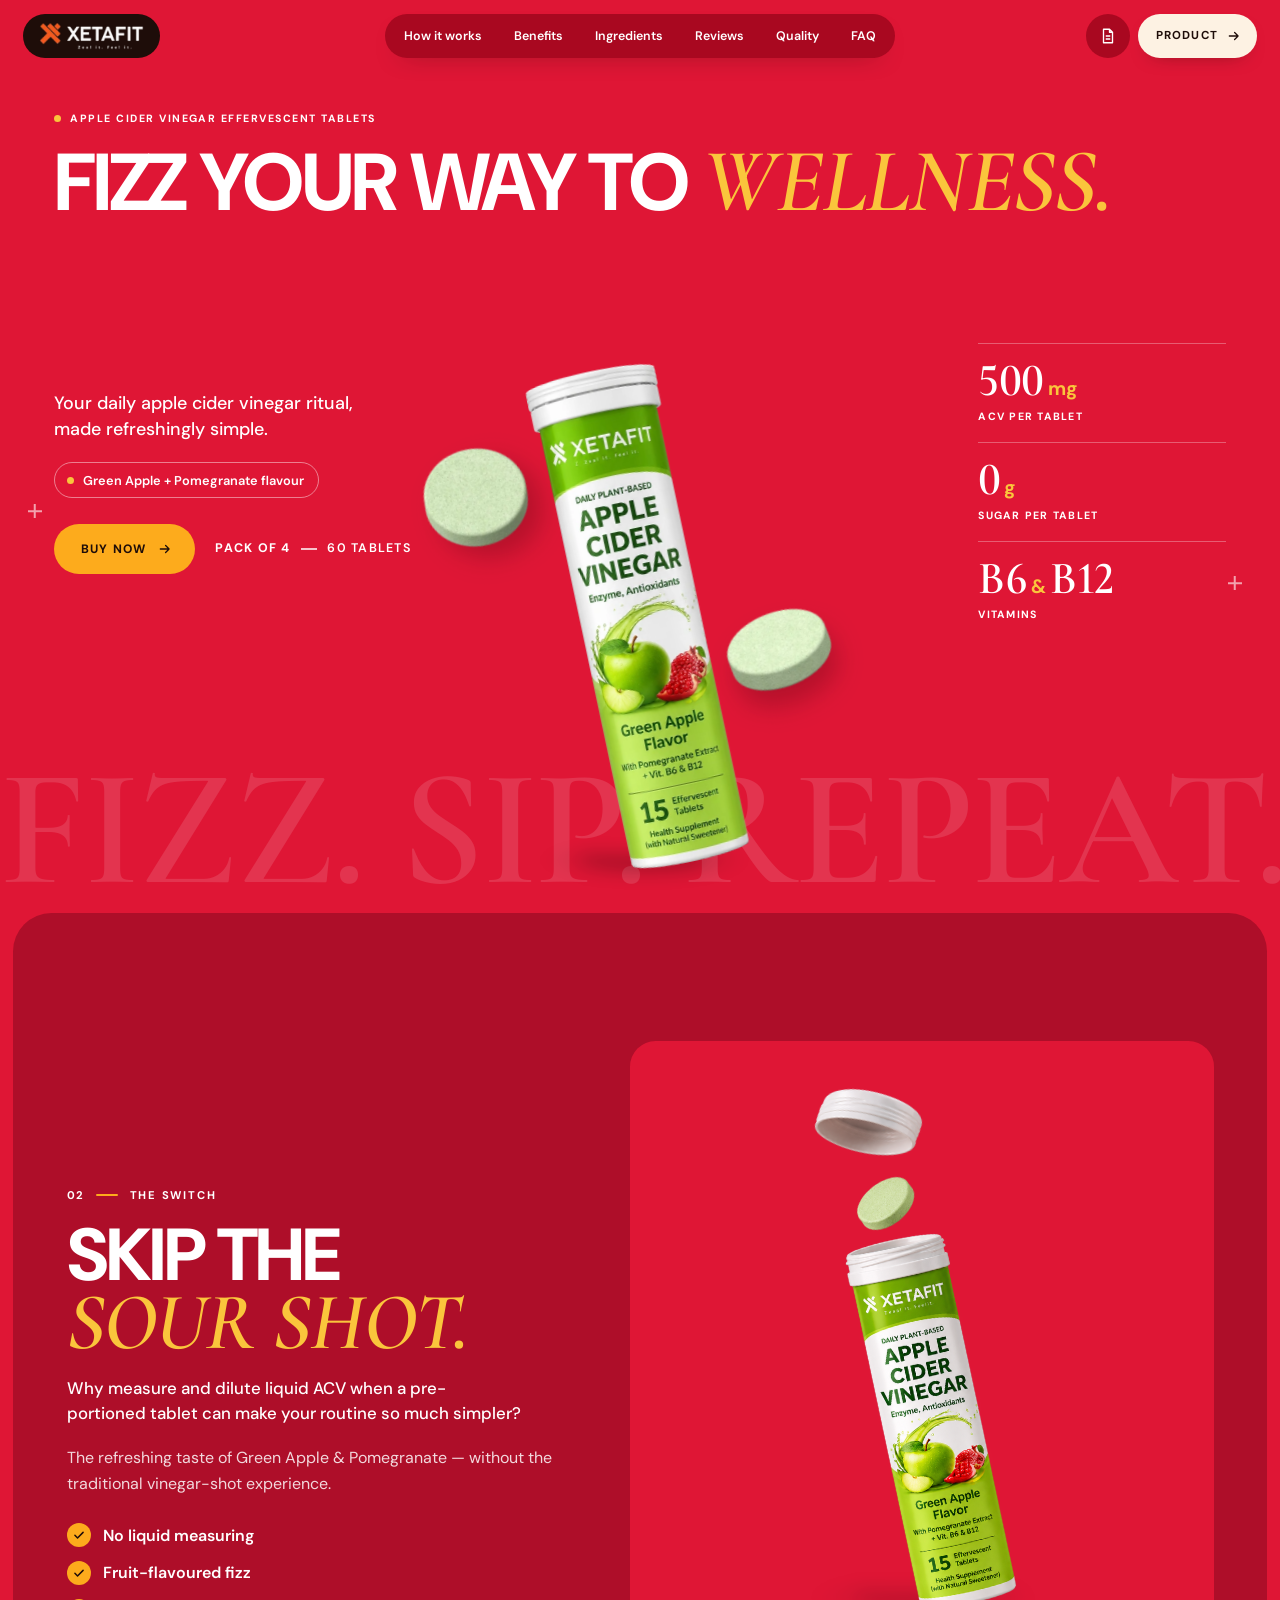
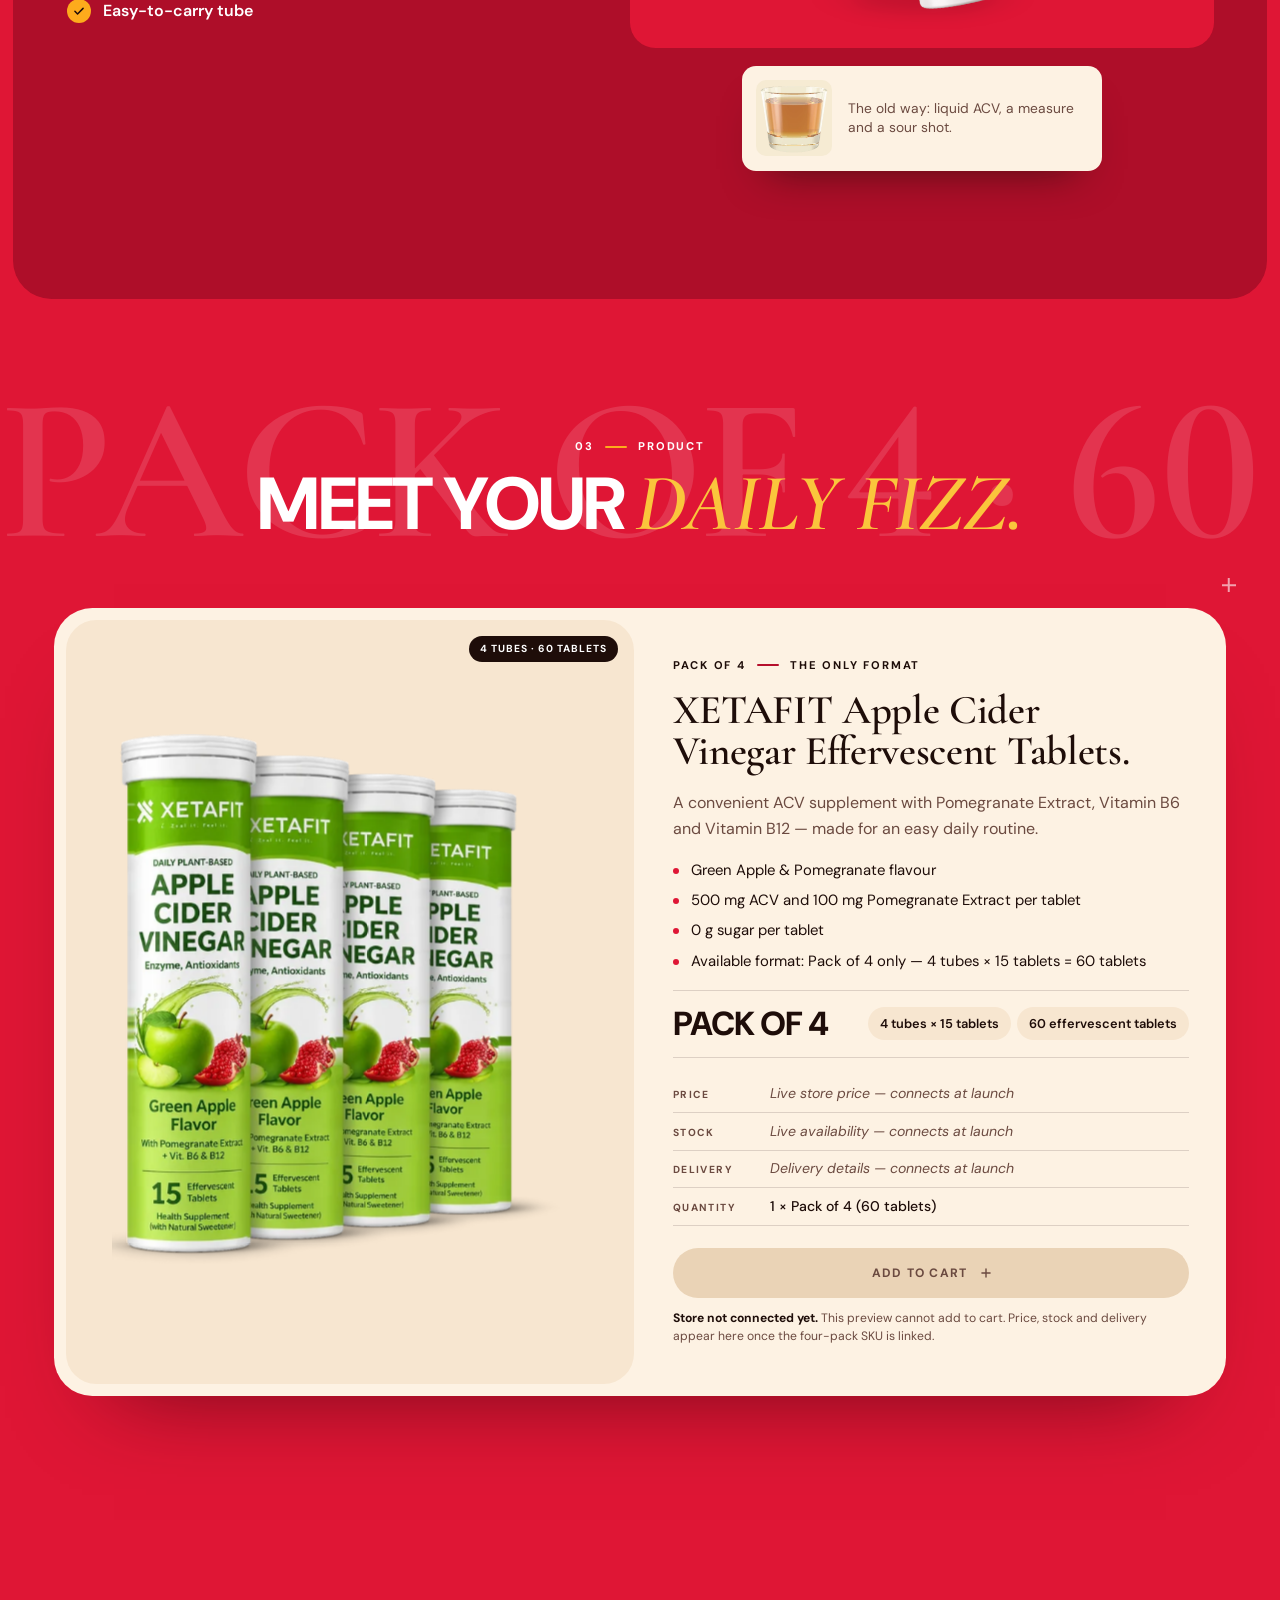
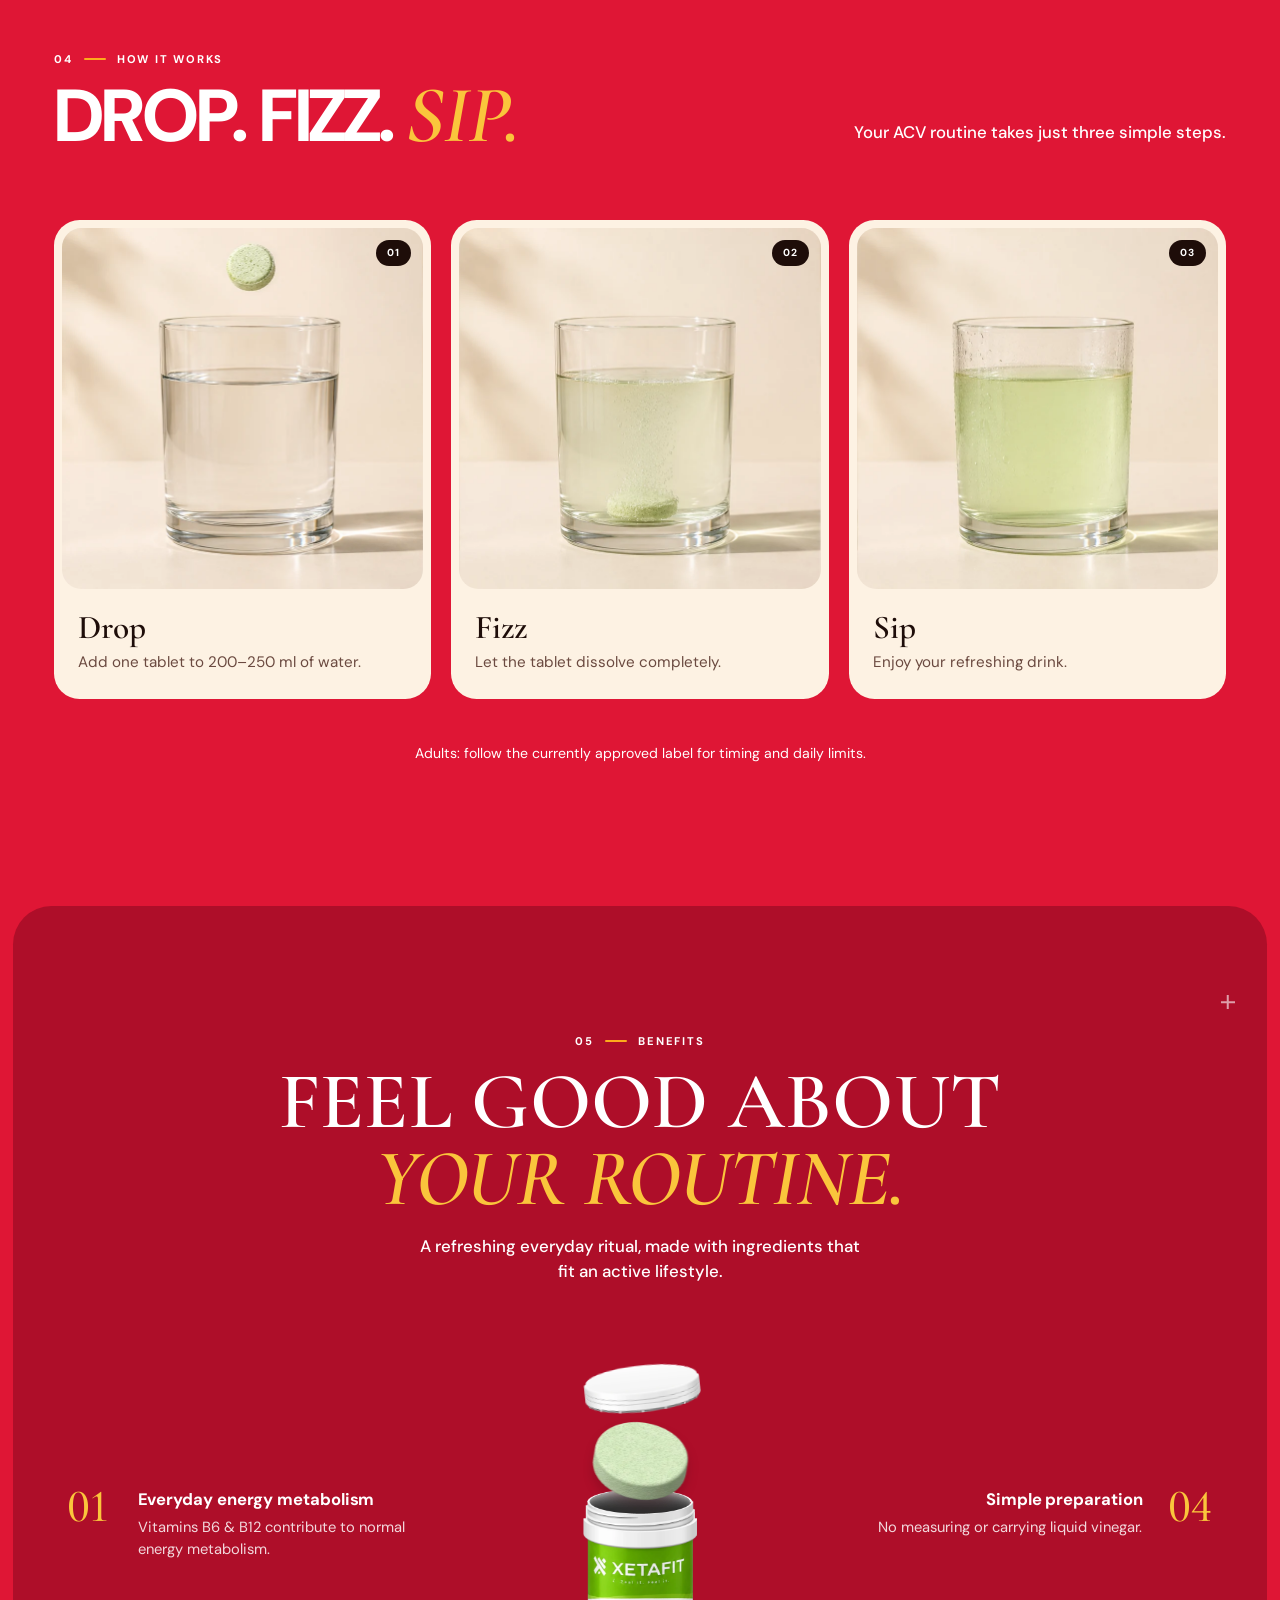
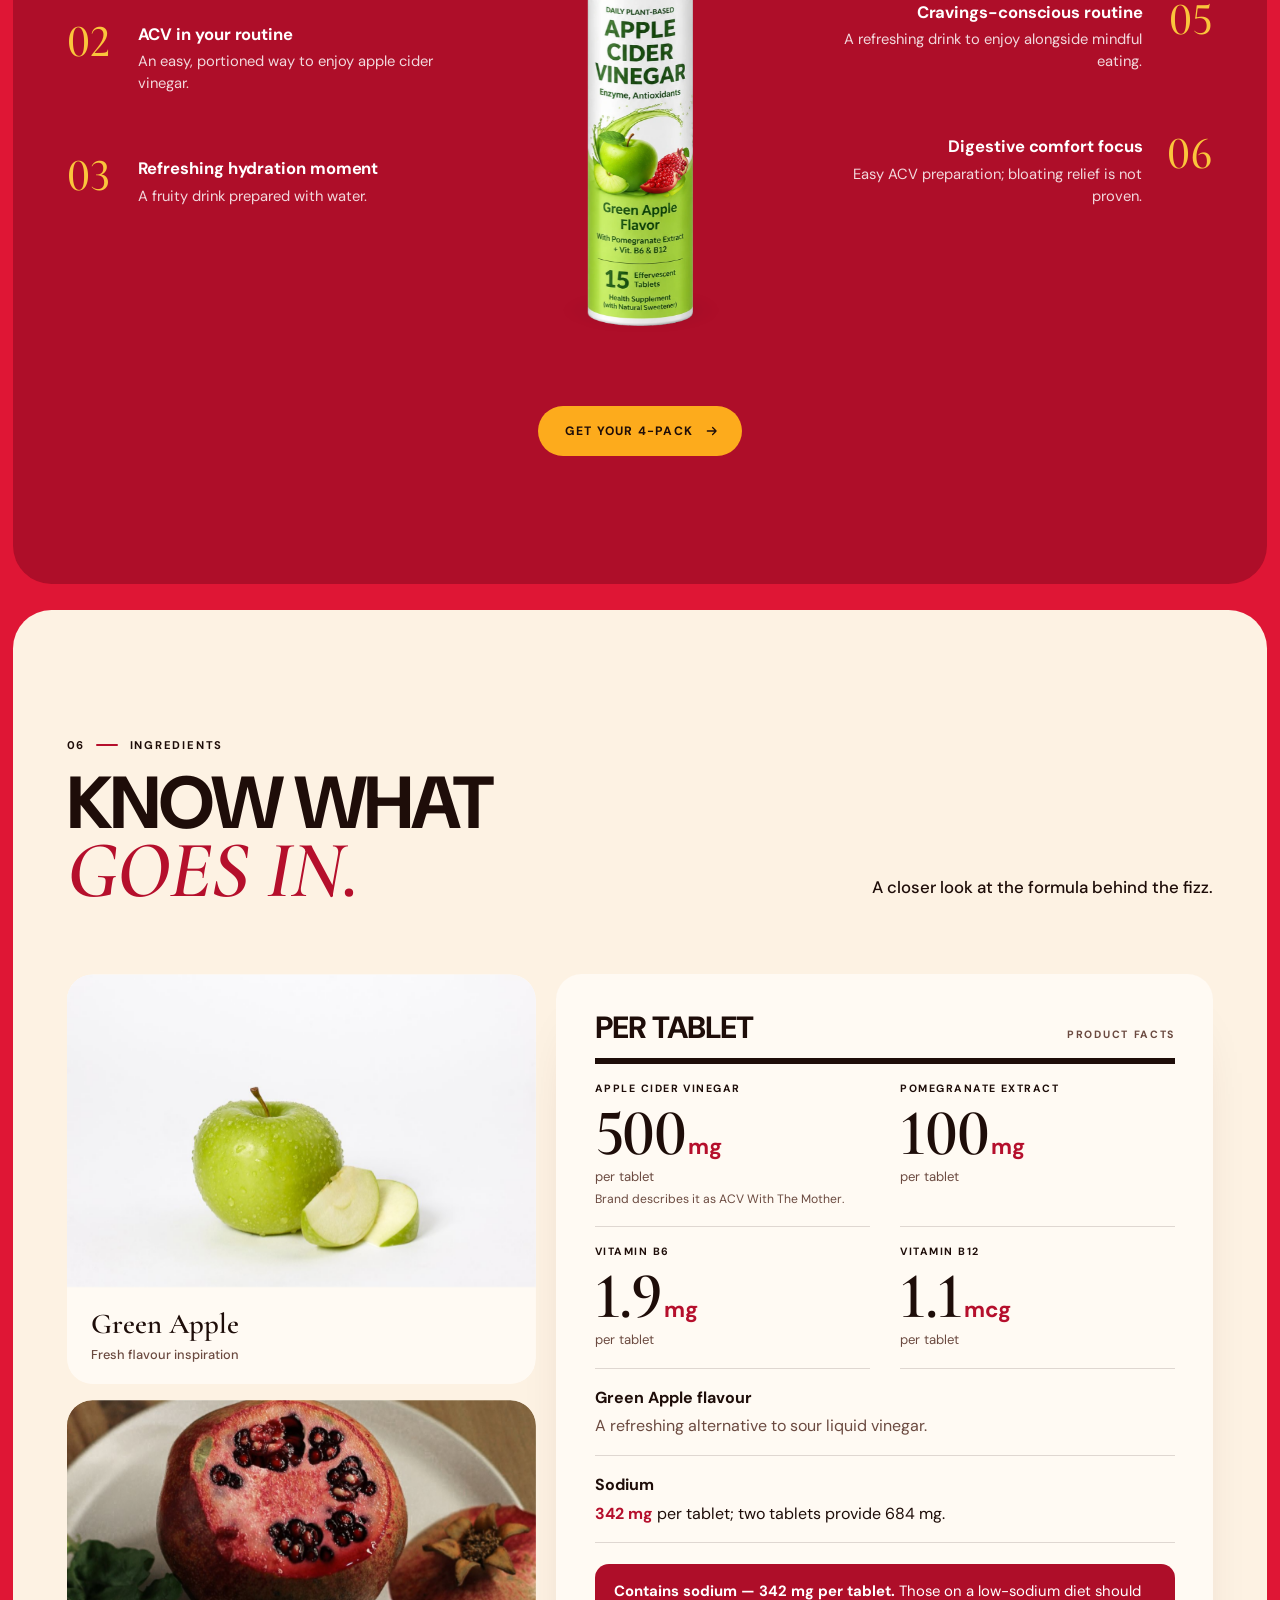
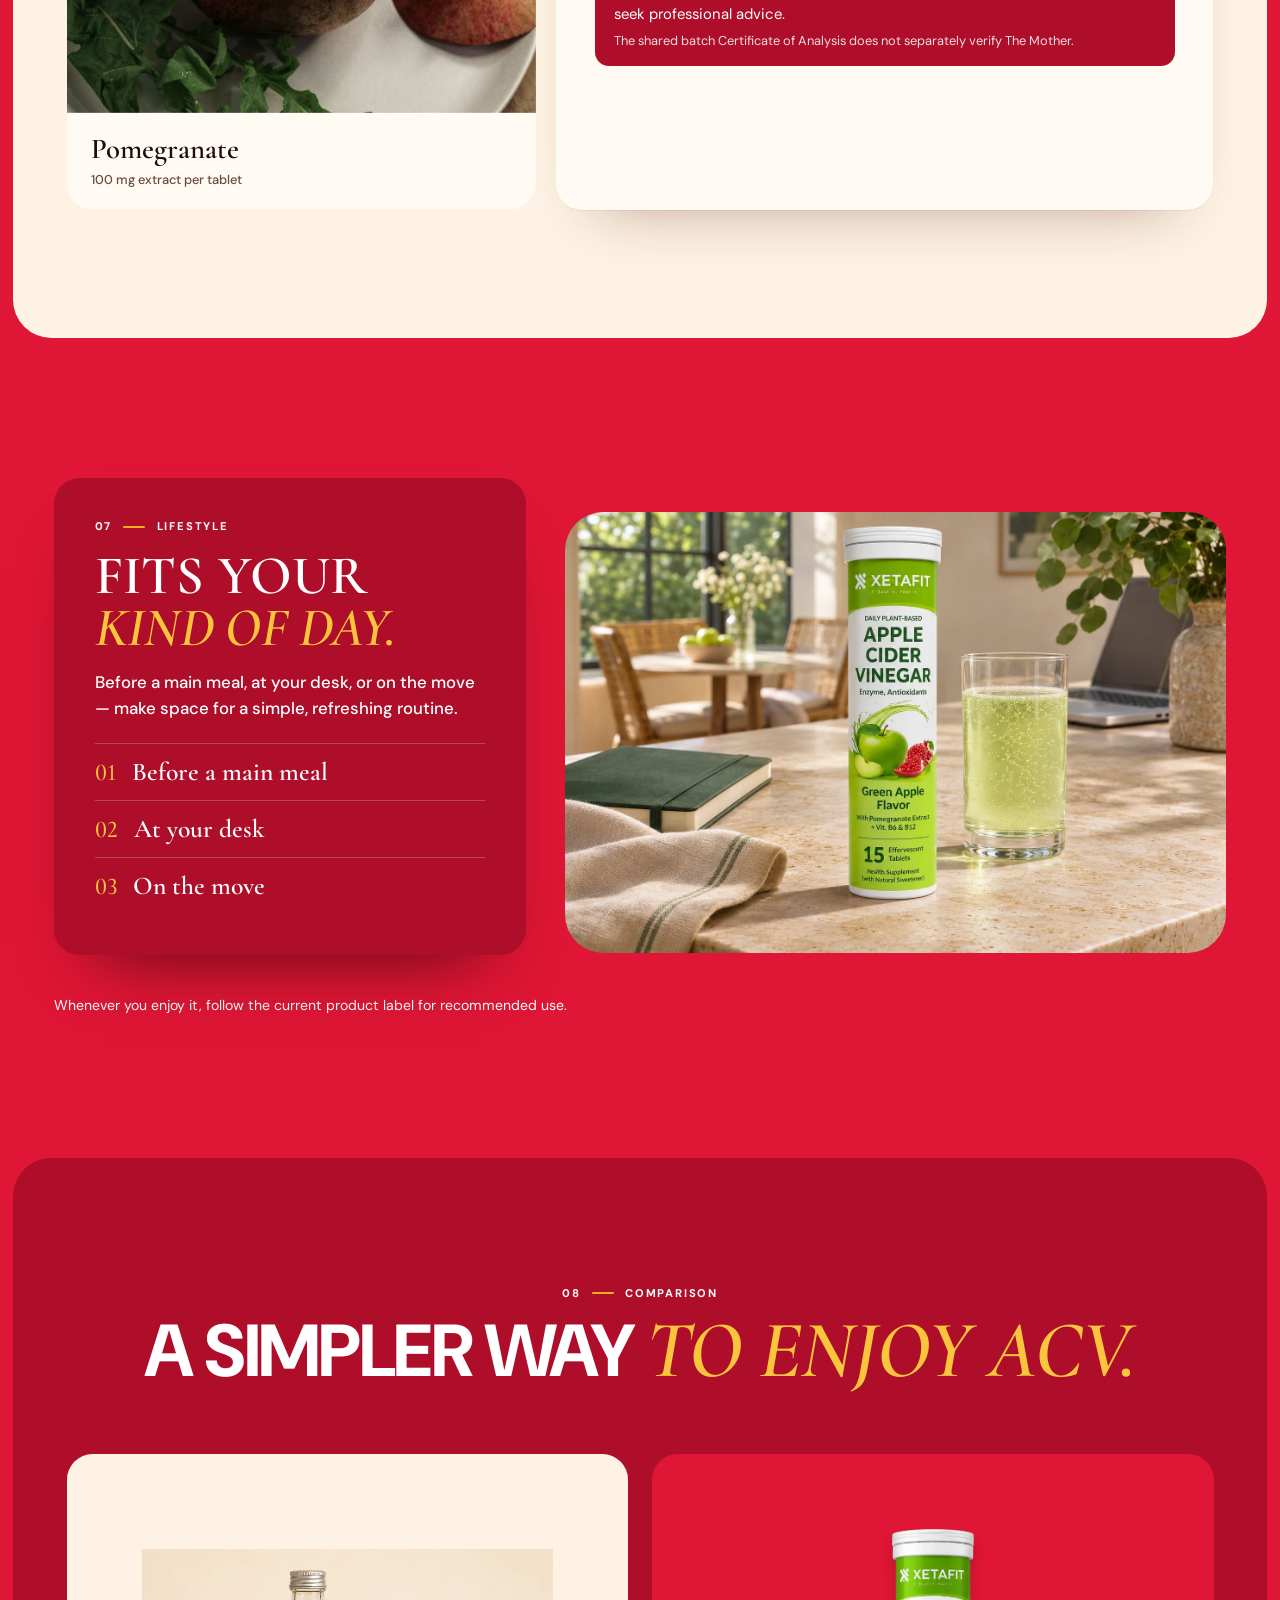
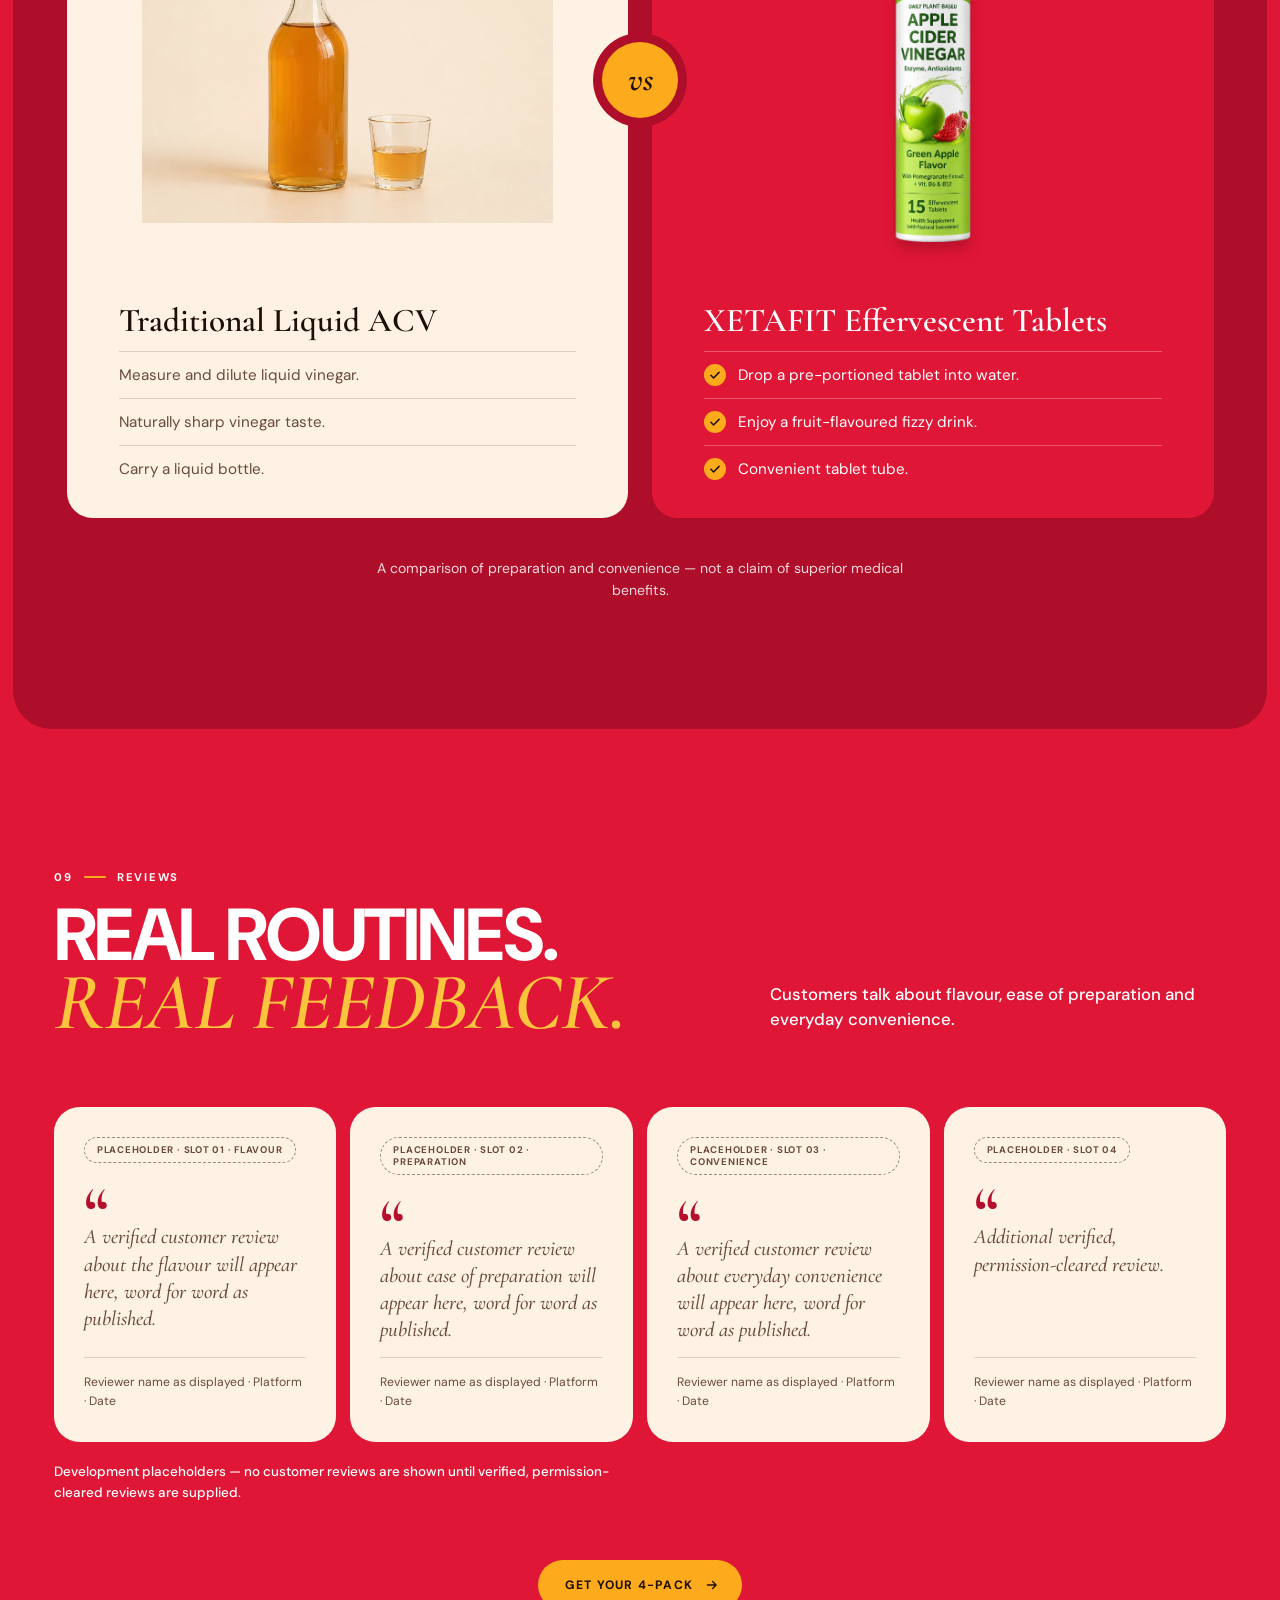
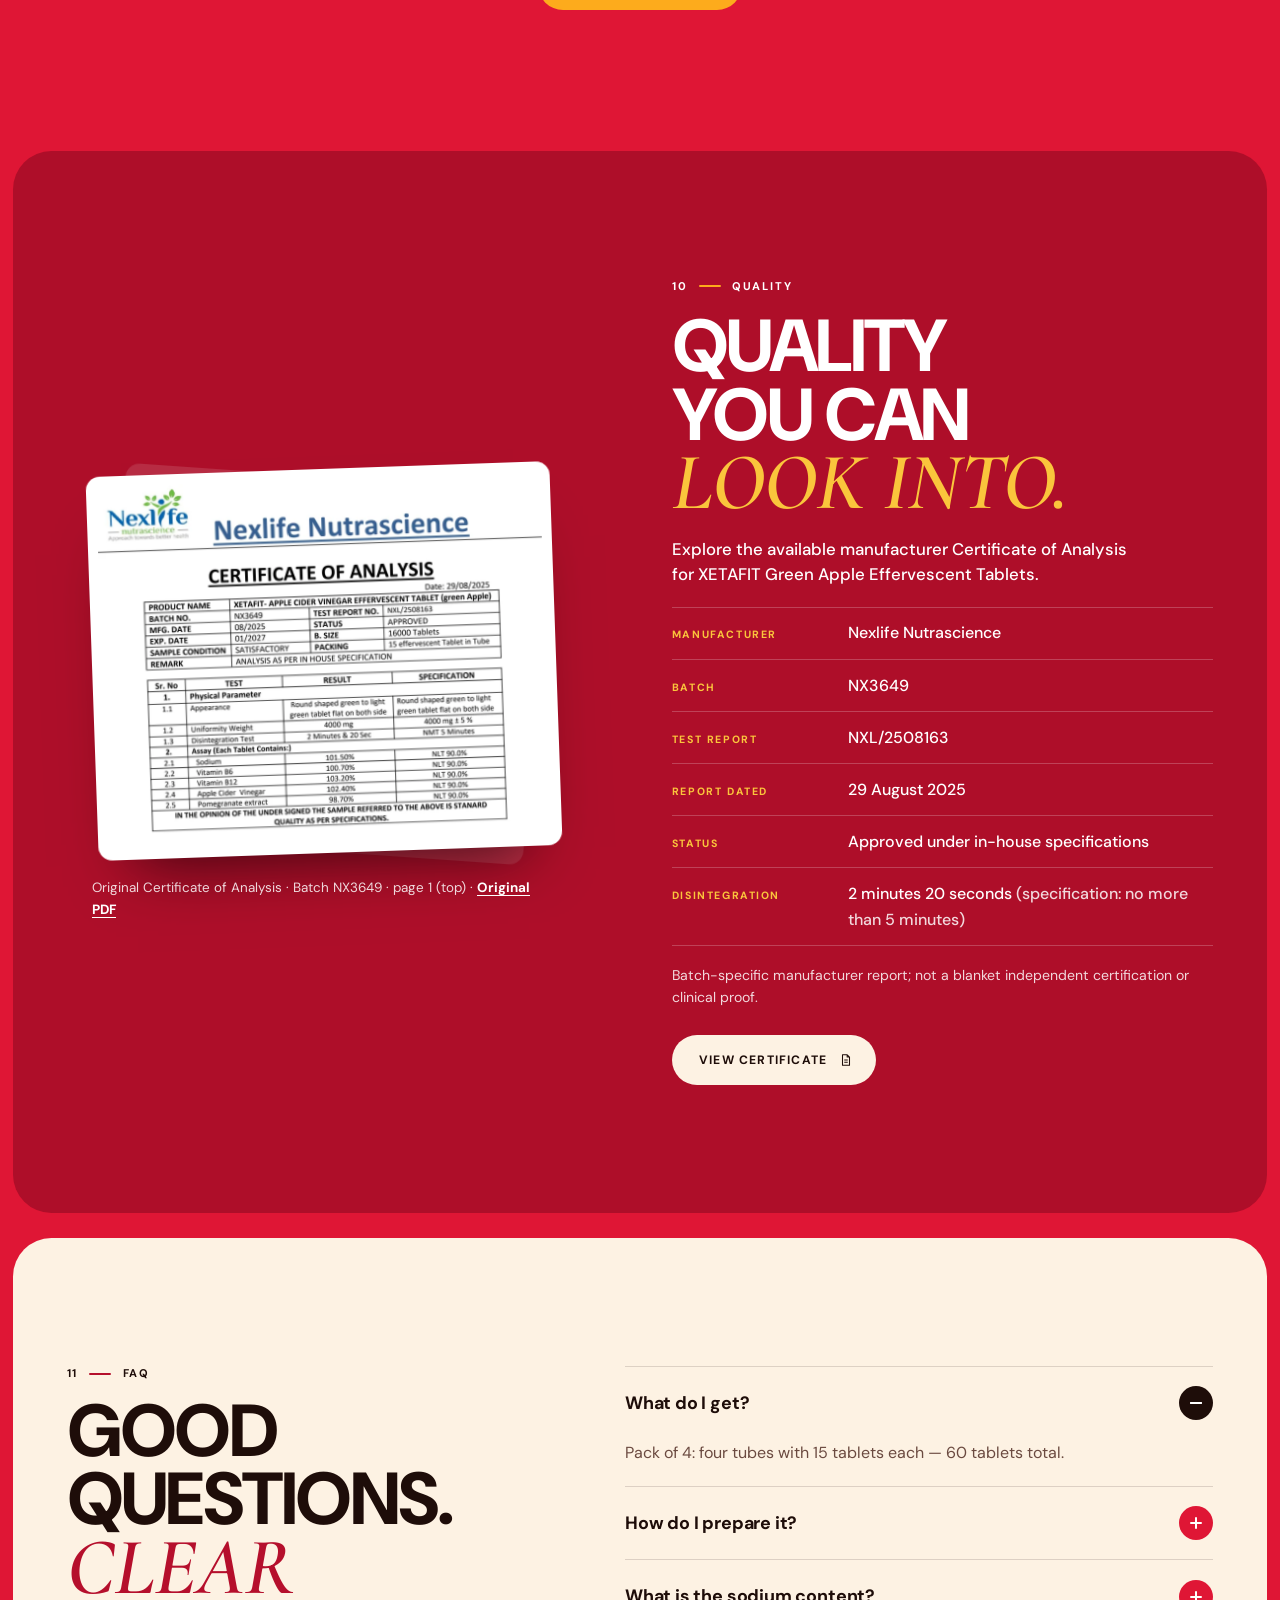
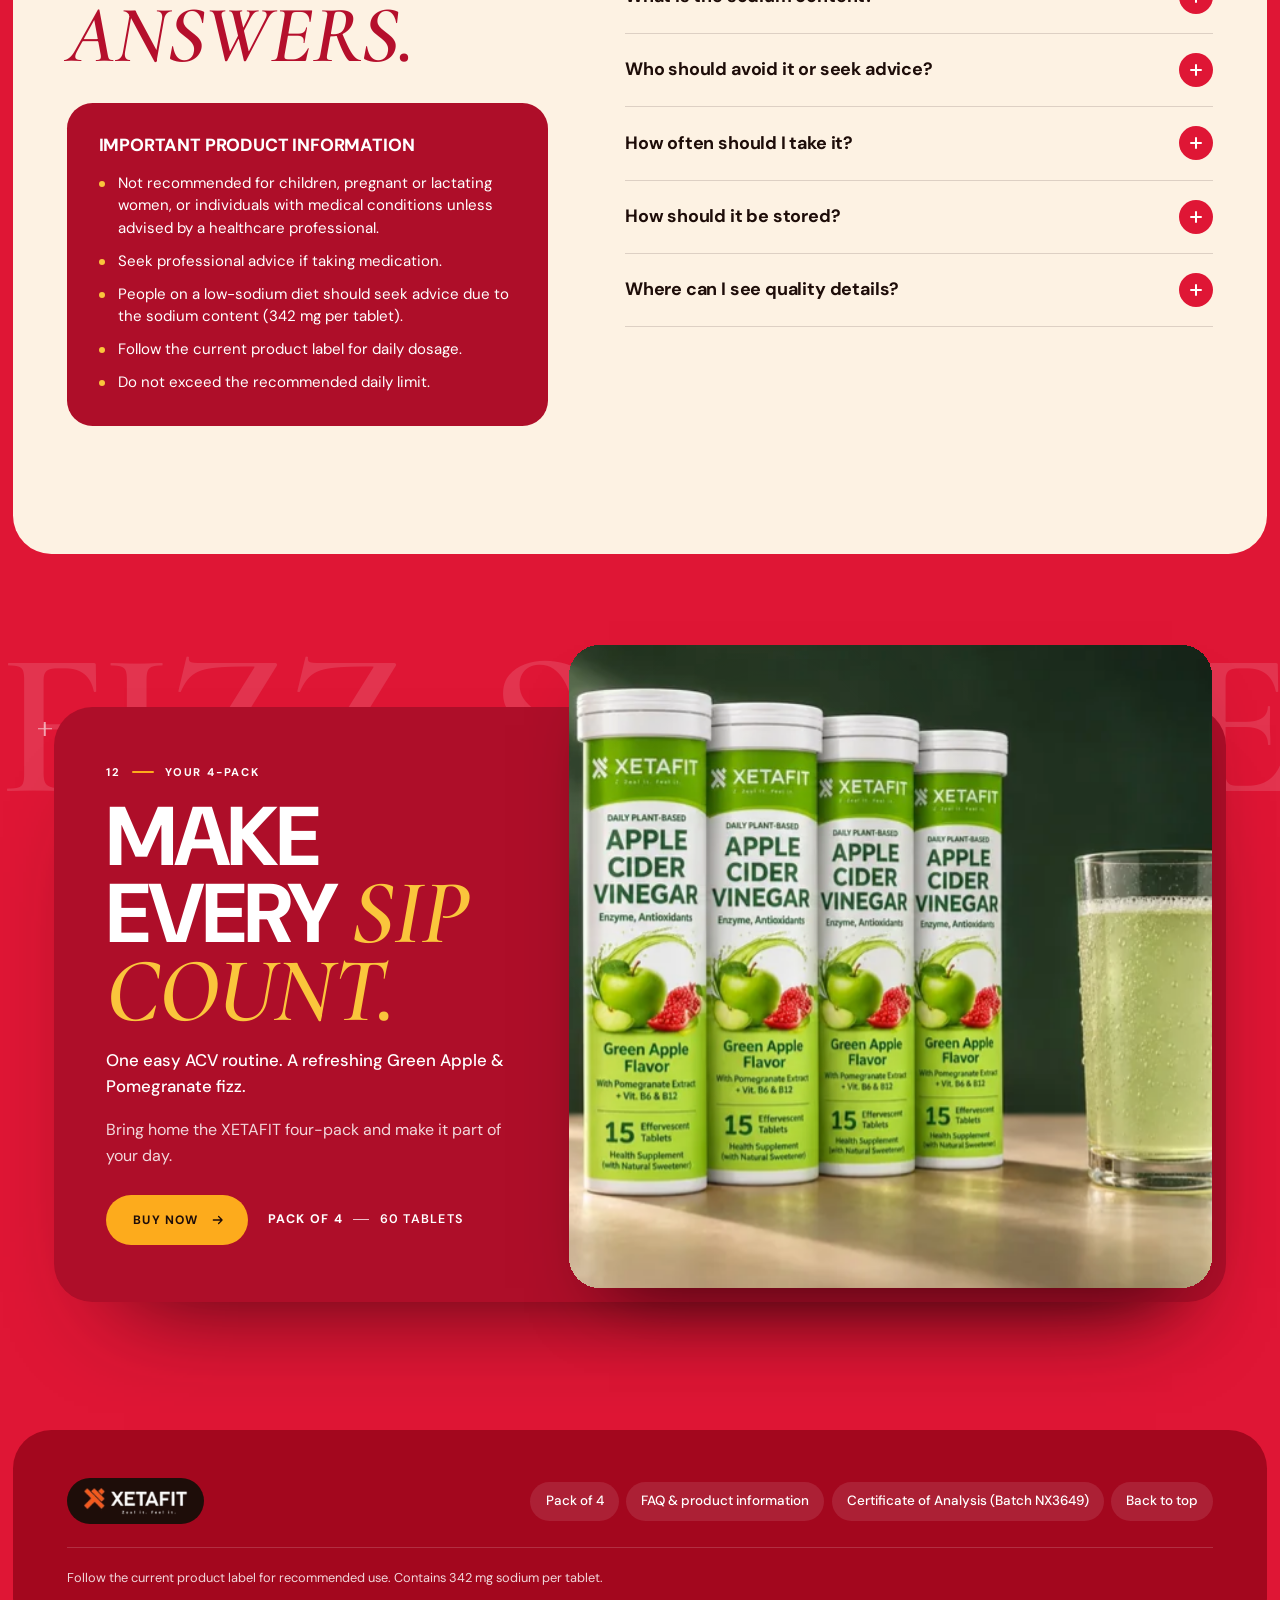
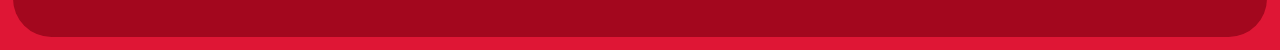
==== commit d323c048: "Update landing page animations and benefits product layers" ====
--- a/index.html
+++ b/index.html
@@ -268,7 +268,7 @@
     <div class="wrap switch__grid">
       <div class="switch__copy rv">
         <p class="eyebrow"><span class="eyebrow__n">02</span>The switch</p>
-        <h2 class="h2" id="switch-title">SKIP THE <em>SOUR SHOT.</em></h2>
+        <h2 class="h2 reveal-word" id="switch-title" aria-label="SKIP THE SOUR SHOT."><span class="w" style="--w:0"><span>SKIP</span></span> <span class="w" style="--w:1"><span>THE</span></span> <em><span class="w" style="--w:2"><span>SOUR</span></span> <span class="w" style="--w:3"><span>SHOT.</span></span></em></h2>
         <p class="lead">Why measure and dilute liquid ACV when a pre-portioned tablet can make your routine so much simpler?</p>
         <p class="body">The refreshing taste of Green Apple &amp; Pomegranate — without the traditional vinegar-shot experience.</p>
         <ul class="checks">
@@ -281,7 +281,7 @@
       <div class="switch__visual rv">
         <figure class="switch__stage" role="img" aria-label="Slanted XETAFIT tube with its mouth open, one pale-green tablet hovering between the tube and its detached white cap">
           <img class="switch__shadow" src="assets/images/tube-shadow-soft.webp" alt="" width="628" height="182" loading="lazy" decoding="async">
-          <span class="switch__pose" aria-hidden="true">
+          <span class="switch__pose reveal-product" aria-hidden="true">
             <span class="switch__float">
               <span class="switch__piece switch__body"><span class="switch__art"></span></span>
               <span class="switch__piece switch__cap"><span class="switch__art"></span></span>
@@ -310,12 +310,12 @@
   <div class="wrap">
     <header class="sec-head sec-head--center rv">
       <p class="eyebrow"><span class="eyebrow__n">03</span>Product</p>
-      <h2 class="h2" id="buy-title">MEET YOUR <em>DAILY FIZZ.</em></h2>
+      <h2 class="h2 reveal-word" id="buy-title" aria-label="MEET YOUR DAILY FIZZ."><span class="w" style="--w:0"><span>MEET</span></span> <span class="w" style="--w:1"><span>YOUR</span></span> <em><span class="w" style="--w:2"><span>DAILY</span></span> <span class="w" style="--w:3"><span>FIZZ.</span></span></em></h2>
     </header>
 
     <article class="buy-card" aria-labelledby="buy-name">
       <figure class="buy-card__media rv">
-        <span class="reveal"><span class="buy-card__zoom zoom"><span class="buy-card__shot breathe">
+        <span class="reveal"><span class="buy-card__zoom reveal-product"><span class="buy-card__shot breathe">
           <img src="assets/images/pack4.webp" srcset="assets/images/pack4-640.webp 640w, assets/images/pack4.webp 1258w" sizes="(min-width: 960px) 40vw, 86vw" alt="XETAFIT Pack of 4: four tubes of Apple Cider Vinegar effervescent tablets" width="1258" height="1433" loading="lazy" decoding="async">
           <span class="sheen sheen--pack" aria-hidden="true"></span>
         </span></span></span>
@@ -375,26 +375,26 @@
     <header class="sec-head sec-head--split rv">
       <div>
         <p class="eyebrow"><span class="eyebrow__n">04</span>How it works</p>
-        <h2 class="h2" id="how-title">DROP. FIZZ. <em>SIP.</em></h2>
+        <h2 class="h2 reveal-word" id="how-title" aria-label="DROP. FIZZ. SIP."><span class="w" style="--w:0"><span>DROP.</span></span> <span class="w" style="--w:1"><span>FIZZ.</span></span> <em><span class="w" style="--w:2"><span>SIP.</span></span></em></h2>
       </div>
       <p class="lead">Your ACV routine takes just three simple steps.</p>
     </header>
 
     <ol class="steps rv">
       <li class="step">
-        <figure class="step__photo step__photo--1"><img class="zoom" src="assets/images/preparation-sequence.webp" alt="A pale-green tablet just above a glass of clear water" width="2172" height="724" loading="lazy" decoding="async"></figure>
+        <figure class="step__photo step__photo--1"><img src="assets/images/preparation-sequence.webp" alt="A pale-green tablet just above a glass of clear water" width="2172" height="724" loading="lazy" decoding="async"></figure>
         <span class="badge step__badge" aria-hidden="true">01</span>
         <h3 class="step__title">Drop</h3>
         <p>Add one tablet to 200&ndash;250 ml of water.</p>
       </li>
       <li class="step">
-        <figure class="step__photo step__photo--2"><img class="zoom" src="assets/images/preparation-sequence.webp" alt="A tablet dissolving in water with fine carbonation around it" width="2172" height="724" loading="lazy" decoding="async"></figure>
+        <figure class="step__photo step__photo--2"><img src="assets/images/preparation-sequence.webp" alt="A tablet dissolving in water with fine carbonation around it" width="2172" height="724" loading="lazy" decoding="async"></figure>
         <span class="badge step__badge" aria-hidden="true">02</span>
         <h3 class="step__title">Fizz</h3>
         <p>Let the tablet dissolve completely.</p>
       </li>
       <li class="step">
-        <figure class="step__photo step__photo--3"><img class="zoom" src="assets/images/preparation-sequence.webp" alt="The completed pale-green drink in a clear glass" width="2172" height="724" loading="lazy" decoding="async"></figure>
+        <figure class="step__photo step__photo--3"><img src="assets/images/preparation-sequence.webp" alt="The completed pale-green drink in a clear glass" width="2172" height="724" loading="lazy" decoding="async"></figure>
         <span class="badge step__badge" aria-hidden="true">03</span>
         <h3 class="step__title">Sip</h3>
         <p>Enjoy your refreshing drink.</p>
@@ -411,33 +411,35 @@
   <div class="panel panel--burgundy">
     <span class="cross cross--d" aria-hidden="true"></span>
     <div class="wrap">
-      <header class="sec-head sec-head--center">
+      <header class="sec-head sec-head--center rv">
         <p class="eyebrow"><span class="eyebrow__n">05</span>Benefits</p>
-        <h2 class="h2 h2--serif" id="benefits-title">FEEL GOOD ABOUT <em>YOUR ROUTINE.</em></h2>
+        <h2 class="h2 h2--serif reveal-word" id="benefits-title" aria-label="FEEL GOOD ABOUT YOUR ROUTINE."><span class="w" style="--w:0"><span>FEEL</span></span> <span class="w" style="--w:1"><span>GOOD</span></span> <span class="w" style="--w:2"><span>ABOUT</span></span> <em><span class="w" style="--w:3"><span>YOUR</span></span> <span class="w" style="--w:4"><span>ROUTINE.</span></span></em></h2>
         <p class="lead">A refreshing everyday ritual, made with ingredients that fit an active lifestyle.</p>
       </header>
 
       <div class="formula">
         <ol class="formula__col formula__col--l">
-          <li class="bfact"><span class="bfact__n" aria-hidden="true">01</span><div><h3>Everyday energy metabolism</h3><p>Vitamins B6 &amp; B12 contribute to normal energy metabolism.</p></div></li>
-          <li class="bfact"><span class="bfact__n" aria-hidden="true">02</span><div><h3>ACV in your routine</h3><p>An easy, portioned way to enjoy apple cider vinegar.</p></div></li>
-          <li class="bfact"><span class="bfact__n" aria-hidden="true">03</span><div><h3>Refreshing hydration moment</h3><p>A fruity drink prepared with water.</p></div></li>
+          <li class="bfact"><span class="bfact__n" aria-hidden="true">01</span><div><h3 class="reveal-word" aria-label="Everyday energy metabolism"><span class="w" style="--w:0"><span>Everyday</span></span> <span class="w" style="--w:1"><span>energy</span></span> <span class="w" style="--w:2"><span>metabolism</span></span></h3><p>Vitamins B6 &amp; B12 contribute to normal energy metabolism.</p></div></li>
+          <li class="bfact"><span class="bfact__n" aria-hidden="true">02</span><div><h3 class="reveal-word" aria-label="ACV in your routine"><span class="w" style="--w:0"><span>ACV</span></span> <span class="w" style="--w:1"><span>in</span></span> <span class="w" style="--w:2"><span>your</span></span> <span class="w" style="--w:3"><span>routine</span></span></h3><p>An easy, portioned way to enjoy apple cider vinegar.</p></div></li>
+          <li class="bfact"><span class="bfact__n" aria-hidden="true">03</span><div><h3 class="reveal-word" aria-label="Refreshing hydration moment"><span class="w" style="--w:0"><span>Refreshing</span></span> <span class="w" style="--w:1"><span>hydration</span></span> <span class="w" style="--w:2"><span>moment</span></span></h3><p>A fruity drink prepared with water.</p></div></li>
         </ol>
 
-        <figure class="formula__art" role="img" aria-label="XETAFIT tube with an open cap and one floating tablet introducing six benefits">
-          <span class="benefit-product" aria-hidden="true">
-            <span class="benefit-body benefit-sprite"></span>
-            <span class="benefit-cap"><span class="benefit-sprite"></span></span>
-            <span class="benefit-flight"><span class="benefit-tablet benefit-sprite"></span></span>
-            <img class="benefit-seal" src="assets/images/hero-cap.webp" width="360" height="1369" alt="">
+        <!-- Product stage: layers registered in one coordinate system (tools/build_benefits_layers.py),
+             back to front: shadow, inside of the tube, tablet, tube (front of the rim), cap. -->
+        <figure class="formula__art" role="img" aria-label="An open XETAFIT tube: the white screw cap lifted off and one pale-green effervescent tablet hovering between the cap and the opening">
+          <span class="bx" aria-hidden="true">
+            <img class="bx__shadow" src="assets/images/tube-shadow-soft.webp" width="628" height="182" alt="" loading="lazy" decoding="async">
+            <img class="bx__inner" src="assets/images/benefit-tube-inner.webp" width="328" height="87" alt="" loading="lazy" decoding="async">
+            <span class="bx__tab"><span class="bx__tab-rise"><span class="bx__tab-float"><span class="bx__tab-img"><img class="bx__tab-strip" src="assets/images/benefit-tablet.webp" width="5120" height="320" alt="" loading="lazy" decoding="async"></span></span></span></span>
+            <img class="bx__tube" src="assets/images/benefit-tube.webp" width="354" height="1322" alt="" loading="lazy" decoding="async">
+            <span class="bx__cap"><span class="bx__cap-img"><img class="bx__cap-strip" src="assets/images/benefit-cap.webp" width="360" height="882" alt="" loading="lazy" decoding="async"></span></span>
           </span>
-          <img class="benefit-shadow" src="assets/images/tube-shadow-soft.webp" width="628" height="182" alt="" loading="lazy" decoding="async">
         </figure>
 
         <ol class="formula__col formula__col--r" start="4">
-          <li class="bfact"><span class="bfact__n" aria-hidden="true">04</span><div><h3>Simple preparation</h3><p>No measuring or carrying liquid vinegar.</p></div></li>
-          <li class="bfact"><span class="bfact__n" aria-hidden="true">05</span><div><h3>Cravings-conscious routine</h3><p>A refreshing drink to enjoy alongside mindful eating.</p></div></li>
-          <li class="bfact"><span class="bfact__n" aria-hidden="true">06</span><div><h3>Digestive comfort focus</h3><p>Easy ACV preparation; bloating relief is not proven.</p></div></li>
+          <li class="bfact"><span class="bfact__n" aria-hidden="true">04</span><div><h3 class="reveal-word" aria-label="Simple preparation"><span class="w" style="--w:0"><span>Simple</span></span> <span class="w" style="--w:1"><span>preparation</span></span></h3><p>No measuring or carrying liquid vinegar.</p></div></li>
+          <li class="bfact"><span class="bfact__n" aria-hidden="true">05</span><div><h3 class="reveal-word" aria-label="Cravings-conscious routine"><span class="w" style="--w:0"><span>Cravings-conscious</span></span> <span class="w" style="--w:1"><span>routine</span></span></h3><p>A refreshing drink to enjoy alongside mindful eating.</p></div></li>
+          <li class="bfact"><span class="bfact__n" aria-hidden="true">06</span><div><h3 class="reveal-word" aria-label="Digestive comfort focus"><span class="w" style="--w:0"><span>Digestive</span></span> <span class="w" style="--w:1"><span>comfort</span></span> <span class="w" style="--w:2"><span>focus</span></span></h3><p>Easy ACV preparation; bloating relief is not proven.</p></div></li>
         </ol>
       </div>
 
@@ -459,18 +461,18 @@
       <header class="sec-head sec-head--split rv">
         <div>
           <p class="eyebrow eyebrow--ink"><span class="eyebrow__n">06</span>Ingredients</p>
-          <h2 class="h2" id="ingredients-title">KNOW WHAT <em>GOES IN.</em></h2>
+          <h2 class="h2 reveal-word" id="ingredients-title" aria-label="KNOW WHAT GOES IN."><span class="w" style="--w:0"><span>KNOW</span></span> <span class="w" style="--w:1"><span>WHAT</span></span> <em><span class="w" style="--w:2"><span>GOES</span></span> <span class="w" style="--w:3"><span>IN.</span></span></em></h2>
         </div>
         <p class="lead">A closer look at the formula behind the fizz.</p>
       </header>
 
       <div class="ing__grid">
         <div class="ing__art rv">
-          <figure class="ing__fruit ing__fruit--apple">
+          <figure class="ing__fruit ing__fruit--apple reveal-image">
             <img src="assets/images/ingredient-apple.jpg" alt="Fresh green apple with cut slices and natural water droplets" width="1200" height="801" loading="lazy" decoding="async">
             <figcaption>Green Apple <span>Fresh flavour inspiration</span></figcaption>
           </figure>
-          <figure class="ing__fruit ing__fruit--pomegranate">
+          <figure class="ing__fruit ing__fruit--pomegranate reveal-image">
             <img src="assets/images/ingredient-pomegranate.jpg" alt="Cut pomegranate revealing its ruby-red seeds" width="1200" height="1799" loading="lazy" decoding="async">
             <figcaption>Pomegranate <span>100 mg extract per tablet</span></figcaption>
           </figure>
@@ -512,7 +514,7 @@
 
       <div class="life__card rv">
         <p class="eyebrow"><span class="eyebrow__n">07</span>Lifestyle</p>
-        <h2 class="h2 h2--serif" id="lifestyle-title">FITS YOUR <em>KIND OF DAY.</em></h2>
+        <h2 class="h2 h2--serif reveal-word" id="lifestyle-title" aria-label="FITS YOUR KIND OF DAY."><span class="w" style="--w:0"><span>FITS</span></span> <span class="w" style="--w:1"><span>YOUR</span></span> <em><span class="w" style="--w:2"><span>KIND</span></span> <span class="w" style="--w:3"><span>OF</span></span> <span class="w" style="--w:4"><span>DAY.</span></span></em></h2>
         <p class="lead">Before a main meal, at your desk, or on the move — make space for a simple, refreshing routine.</p>
         <ol class="routines">
           <li><span aria-hidden="true">01</span><h3>Before a main meal</h3></li>
@@ -534,7 +536,7 @@
     <div class="wrap">
       <header class="sec-head sec-head--center rv">
         <p class="eyebrow"><span class="eyebrow__n">08</span>Comparison</p>
-        <h2 class="h2" id="compare-title">A SIMPLER WAY <em>TO ENJOY ACV.</em></h2>
+        <h2 class="h2 reveal-word" id="compare-title" aria-label="A SIMPLER WAY TO ENJOY ACV."><span class="w" style="--w:0"><span>A</span></span> <span class="w" style="--w:1"><span>SIMPLER</span></span> <span class="w" style="--w:2"><span>WAY</span></span> <em><span class="w" style="--w:3"><span>TO</span></span> <span class="w" style="--w:4"><span>ENJOY</span></span> <span class="w" style="--w:5"><span>ACV.</span></span></em></h2>
       </header>
 
       <div class="versus">
@@ -578,7 +580,7 @@
     <header class="sec-head sec-head--split rv">
       <div>
         <p class="eyebrow"><span class="eyebrow__n">09</span>Reviews</p>
-        <h2 class="h2" id="reviews-title">REAL ROUTINES. <em>REAL FEEDBACK.</em></h2>
+        <h2 class="h2 reveal-word" id="reviews-title" aria-label="REAL ROUTINES. REAL FEEDBACK."><span class="w" style="--w:0"><span>REAL</span></span> <span class="w" style="--w:1"><span>ROUTINES.</span></span> <em><span class="w" style="--w:2"><span>REAL</span></span> <span class="w" style="--w:3"><span>FEEDBACK.</span></span></em></h2>
       </div>
       <p class="lead">Customers talk about flavour, ease of preparation and everyday convenience.</p>
     </header>
@@ -640,7 +642,7 @@
 
       <div class="quality__copy rv">
         <p class="eyebrow"><span class="eyebrow__n">10</span>Quality</p>
-        <h2 class="h2" id="quality-title">QUALITY YOU CAN <em>LOOK INTO.</em></h2>
+        <h2 class="h2 reveal-word" id="quality-title" aria-label="QUALITY YOU CAN LOOK INTO."><span class="w" style="--w:0"><span>QUALITY</span></span> <span class="w" style="--w:1"><span>YOU</span></span> <span class="w" style="--w:2"><span>CAN</span></span> <em><span class="w" style="--w:3"><span>LOOK</span></span> <span class="w" style="--w:4"><span>INTO.</span></span></em></h2>
         <p class="lead">Explore the available manufacturer Certificate of Analysis for XETAFIT Green Apple Effervescent Tablets.</p>
         <dl class="spec-list">
           <div><dt>Manufacturer</dt><dd>Nexlife Nutrascience</dd></div>
@@ -670,7 +672,7 @@
       <div class="faq__side">
         <div class="rv">
           <p class="eyebrow eyebrow--ink"><span class="eyebrow__n">11</span>FAQ</p>
-          <h2 class="h2" id="faq-title">GOOD QUESTIONS. <em>CLEAR ANSWERS.</em></h2>
+          <h2 class="h2 reveal-word" id="faq-title" aria-label="GOOD QUESTIONS. CLEAR ANSWERS."><span class="w" style="--w:0"><span>GOOD</span></span> <span class="w" style="--w:1"><span>QUESTIONS.</span></span> <em><span class="w" style="--w:2"><span>CLEAR</span></span> <span class="w" style="--w:3"><span>ANSWERS.</span></span></em></h2>
         </div>
         <!-- Safety copy stays visible at all times (never animated, never collapsed) -->
         <aside class="safety" aria-labelledby="safety-title">
@@ -730,7 +732,7 @@
     <div class="final-card">
       <div class="final__copy rv">
         <p class="eyebrow"><span class="eyebrow__n">12</span>Your 4-pack</p>
-        <h2 class="h2 final__title" id="final-title">MAKE EVERY <em>SIP COUNT.</em></h2>
+        <h2 class="h2 final__title reveal-word" id="final-title" aria-label="MAKE EVERY SIP COUNT."><span class="w" style="--w:0"><span>MAKE</span></span> <span class="w" style="--w:1"><span>EVERY</span></span> <em><span class="w" style="--w:2"><span>SIP</span></span> <span class="w" style="--w:3"><span>COUNT.</span></span></em></h2>
         <p class="lead">One easy ACV routine. A refreshing Green Apple &amp; Pomegranate fizz.</p>
         <p class="body">Bring home the XETAFIT four-pack and make it part of your day.</p>
         <div class="cta-row">
@@ -762,7 +764,5 @@
     <p class="site-footer__small">Follow the current product label for recommended use. Contains 342 mg sodium per tablet.</p>
   </div>
 </footer>
-
-<script src="js/benefits.js" defer></script>
 </body>
 </html>
--- a/css/style.css
+++ b/css/style.css
@@ -727,7 +727,7 @@
 .switch__art { display: block; width: 100%; height: 100%; background-image: url("../assets/images/switch-open-product-layers.png"); background-repeat: no-repeat; }
 .switch__body { top: 32%; height: 62%; aspect-ratio: 340 / 1170; }
 .switch__cap { top: 6%; width: 18.02cqh; aspect-ratio: 460 / 335; }
-.switch__tablet { top: 21.93%; width: 9cqh; aspect-ratio: 310 / 250; }
+.switch__tablet { top: 21.93%; width: 10.5cqh; aspect-ratio: 310 / 250; }
 .switch__shadow { position: absolute; left: 50%; bottom: 2%; width: 42%; max-width: none; translate: -50% 0; opacity: .65; }
 .switch__body .switch__art { background-size: 368.82353% 107.17949%; background-position: 18.05252% 71.42857%; }
 .switch__cap .switch__art { background-size: 272.60870% 374.32836%; background-position: 85.64232% 19.58651%; }
@@ -833,11 +833,12 @@
   transition: translate .45s var(--ease), box-shadow .45s var(--ease);
 }
 .step:hover { translate: 0 -4px; box-shadow: 0 28px 48px -30px rgba(60, 0, 12, .7); }
-.step__photo { aspect-ratio: 1 / .92; border-radius: calc(var(--r-card) - 6px); overflow: clip; }
-.step__photo img { width: 100%; height: 100%; object-fit: cover; }
-.step__photo--1 img { object-position: 0% 50%; }
-.step__photo--2 img { object-position: 50% 50%; }
-.step__photo--3 img { object-position: 100% 50%; }
+.step__photo { aspect-ratio: 1; border-radius: calc(var(--r-card) - 6px); overflow: clip; }
+/* Show exactly one panel of the three-panel source without adjacent seams. */
+.step__photo img { display: block; width: 300%; max-width: none; height: auto; }
+.step__photo--1 img { translate: 0 0; }
+.step__photo--2 img { translate: -33.333333% 0; }
+.step__photo--3 img { translate: -66.666667% 0; }
 .step__badge { position: absolute; top: 20px; right: 20px; }
 .step__title { margin: 22px 16px 6px; font: 600 clamp(1.9rem, 2.6vw, 2.3rem)/1 var(--f-serif); }
 .step p { margin-inline: 16px; max-width: 30ch; font-size: .95rem; line-height: 1.5; color: var(--ink-soft); }
--- a/css/animations.css
+++ b/css/animations.css
@@ -1,20 +1,32 @@
-/* XETAFIT motion system. CSS only: native scrolling, no snapping, no scroll-jacking.
-
-   Layers, each on its own element so transforms never stack by accident:
-     .rv              trigger: sets --seen once the block is 10vh into the viewport
-     .rv > *          entrance (time-based, plays once): opacity + transform
-     .zoom            scroll-linked zoom while it crosses the viewport (`scale`)
+/* XETAFIT motion system. CSS only: native scrolling, no snapping, no scroll-jacking,
+   smooth anchor navigation (scroll-padding keeps targets clear of the header).
+
+   Reusable pieces, each on its own element so transforms never stack by accident:
+     .rv              reveal-stagger container: sets --seen once the block is 10vh into
+                      the viewport; its children enter one after another, once
+     .rv > *          reveal-fade: time-based entrance (opacity + a short rise), the
+                      default; --reveal picks another (enter-left, enter-card, ...)
+     .reveal-word     rolling headline: every word rises from behind its own mask
+                      (words split by tools/split_words.py, wrapping unchanged)
+     .reveal-image    photograph revealed by a rising clip while it settles from 1.14
+     .reveal-product  scroll-linked product motion: rises into place and scales
+                      .97 -> 1.03 (viewport centre) -> 1.00 as it passes
+     .zoom            scroll-linked zoom of a photograph inside its frame (`scale`)
      .breathe         slow breathing loop after the entrance (`scale`)
      .bigtype span    oversized lettering drifting sideways with the scroll (`translate`)
      .sheen, .light, .drift   quiet light and movement on existing visuals
    Carbonation bubbles exist only in the hero.
 
-   Timings follow the brief: text 0.5–0.75 s, products 0.65–1 s, cards 0.55–0.85 s,
-   hover 0.18–0.3 s, all on cubic-bezier(.22, 1, .36, 1).
-   Without scroll-driven animation support every section is simply visible.
-   With prefers-reduced-motion: reduce nothing moves and nothing is hidden. */
+   Timings: headline words 0.85 s, 65 ms apart; text 0.68 s; products 0.95 s;
+   cards 0.75 s; photographs 1.25 s; hover 0.18–0.3 s; all on cubic-bezier(.22, 1, .36, 1).
+   Fallbacks: entrances are held only while a style query positively reports "not seen
+   yet" (see the bottom of the @supports block), so nothing can stay hidden. Without
+   scroll-driven animation support every section is simply visible; with
+   prefers-reduced-motion: reduce nothing moves and nothing is hidden. */
 :root {
   --m-text: .68s;
+  --m-word: .85s;
+  --word-step: .065s;
   --m-product: .95s;
   --m-card: .75s;
   --m-photo: 1.25s;
@@ -38,6 +50,25 @@
 @keyframes enter-scale { from { opacity: 0; transform: translate3d(0, 16px, 0) scale(.95); } to { opacity: 1; transform: none; } }
 @keyframes enter-fade  { from { opacity: 0; } to { opacity: 1; } }
 @keyframes line-up     { from { transform: translate3d(0, 108%, 0); } to { transform: none; } }
+/* rolling headline: a word starts fully below its mask and rises into place */
+@keyframes word-roll {
+  from { translate: 0 calc(100% + .42em); opacity: 0; }
+  35%  { opacity: 1; }
+  to   { translate: 0 0; opacity: 1; }
+}
+@keyframes num-rise   { from { opacity: 0; translate: 0 .3em; } }
+@keyframes fade-rise  { from { opacity: 0; translate: 0 14px; } }
+@keyframes clip-reveal {
+  from { clip-path: inset(100% 0 0 0 round var(--r-card)); }
+  to   { clip-path: inset(0 0 0 0 round var(--r-card)); }
+}
+@keyframes img-settle { from { scale: 1.14; } to { scale: 1; } }
+/* scroll-linked: enters slightly low and small, leans in at mid-viewport, settles */
+@keyframes product-scroll {
+  0%   { translate: 0 var(--ps-rise, 4%); scale: .97; }
+  50%  { translate: 0 0; scale: 1.03; }
+  100% { translate: 0 0; scale: 1; }
+}
 
 /* ---- continuous ----------------------------------------------------------------- */
 @keyframes zoom-pass { 0%, 100% { scale: 1; } 50% { scale: var(--zoom-peak, 1.035); } }
@@ -92,31 +123,30 @@
   .switch__shadow { animation: switch-shadow 6s ease-in-out infinite; }
 }
 
-/* ---- entrance choice per composition (read by .rv > *) ---------------------------- */
-.switch__copy { --reveal: enter-left; }
-.versus__side--old, .versus__side--new { --reveal: enter-fade; }
-.switch__visual { --reveal: enter-product-soft; }
-.versus__side--new { --rv-delay: .16s; }
-.buy-card__media, .formula__art { --reveal: enter-zoom; --rv-dur: var(--m-product); }
+/* ---- entrance choice per composition (read by .rv > *) ----------------------------
+   Order inside each section: eyebrow, rolling headline, then copy (--rv-after holds the
+   copy back until the headline is mostly up), then the product or photograph. */
+.versus__side--old { --reveal: enter-left; }                 /* the two sides move towards */
+.versus__side--new { --reveal: enter-right; --rv-delay: .12s; }  /* each other, balanced  */
+.switch__visual { --reveal: enter-product-soft; --rv-dur: var(--m-product); --rv-delay: .3s; }   /* after the headline */
+.buy-card__media { --reveal: enter-zoom; --rv-dur: var(--m-product); }      /* the pack first ... */
+.buy-card__body { --rv-step: .07s; --rv-delay: .2s; }                       /* ... then details, CTA last */
 .steps, .review-grid { --reveal: enter-card; --rv-dur: var(--m-card); }
 .steps { --rv-step: .14s; }
 .review-grid { --rv-step: .1s; }
-.final__photo { --reveal: enter-cinema; --rv-dur: var(--m-photo); }
-.life__photo, .ing__art { --reveal: enter-photo-soft; --rv-dur: .9s; }
+.life__photo { --reveal: enter-cinema; --rv-dur: var(--m-photo); }
+.final__photo { --reveal: enter-cinema; --rv-dur: var(--m-photo); --rv-delay: .35s; }   /* after the headline */
 .ing__art { --rv-step: .16s; }
+.reveal-image { --reveal: clip-reveal; --rv-dur: 1.1s; }
 .life__card { --rv-delay: .2s; }
 @keyframes enter-product-soft { from { opacity: 0; transform: translateY(15px); } to { opacity: 1; transform: none; } }
-@keyframes enter-photo-soft { from { opacity: 0; transform: scale(.98); } to { opacity: 1; transform: scale(1); } }
 .doc { --reveal: enter-scale; --rv-dur: .95s; --rv-step: .08s; }
-.buy-card__body { --rv-step: .07s; --rv-delay: .14s; }
 .spec, .life__card, .quality__copy, .final__copy { --rv-step: .08s; }
 .faq__list { --rv-step: .06s; --rv-dur: .6s; }
-.formula__col { --rv-step: .12s; --rv-dur: .7s; }
-.formula__col--r { --rv-delay: .18s; }
-
-/* scroll-zoom peaks: photographs 1.05, product compositions that also breathe ~1.03 */
+
+/* scroll-zoom peaks for photographs (products use .reveal-product) */
 .zoom--photo { --zoom-peak: 1.05; }
-.buy-card__zoom, .ing__zoom, .zoom--soft { --zoom-peak: 1.03; }
+.zoom--soft { --zoom-peak: 1.03; }
 .bigtype--final { --drift-from: -6%; --drift-to: 6%; }    /* the two lettering bands drift in opposite directions */
 
 @media (prefers-reduced-motion: no-preference) {
@@ -143,14 +173,10 @@
   /* breathing (1.00 -> 1.02, 6.4–8 s a cycle), product light sweeps, photo daylight */
   .breathe { animation: breathe var(--breathe-half, 3.4s) ease-in-out var(--breathe-delay, 1.2s) infinite alternate both; }
   .buy-card__shot { --breathe-half: 3.2s; }
-  .formula__art .breathe { --breathe-half: 3.8s; }
-  .ing__tube .breathe { --breathe-half: 3.5s; }
   .final__photo .breathe { --breathe-half: 4s; }
 
   .sheen::before { animation: sheen-sweep 10s var(--ease-io) var(--sheen-delay, 2.6s) infinite; }
   .hero__closed .sheen { --sheen-delay: 4.8s; }       /* first sweep after the opening sequence */
-  .formula__art .sheen { --sheen-delay: 4.2s; }
-  .ing__tube .sheen { --sheen-delay: 3.4s; }
   .buy-card__shot .sheen { --sheen-delay: 1.6s; }
 
   .light::after { animation: light-drift 14s ease-in-out infinite alternate; }
@@ -163,10 +189,11 @@
       animation-timeline: view();
       animation-range: entry 10vh entry 11vh;
     }
-    /* entrance: paused until seen, then plays once at a fixed duration and holds */
-    .rv > * {
-      animation: var(--reveal, enter-up) var(--rv-dur, var(--m-text)) var(--ease) both paused;
-      animation-delay: calc(var(--rv-delay, 0s) + var(--n, 0) * var(--rv-step, .09s));
+    /* reveal-fade (the default entrance): plays once at a fixed duration and holds */
+    .rv > *,
+    .rv > :has(> .reveal-word) > :not(.reveal-word) {
+      animation: var(--reveal, enter-up) var(--rv-dur, var(--m-text)) var(--ease) both;
+      animation-delay: calc(var(--rv-delay, 0s) + var(--n, 0) * var(--rv-step, .09s) + var(--rv-after, 0s));
     }
     .rv > :nth-child(2) { --n: 1; }
     .rv > :nth-child(3) { --n: 2; }
@@ -174,17 +201,48 @@
     .rv > :nth-child(5) { --n: 4; }
     .rv > :nth-child(6) { --n: 5; }
     .rv > :nth-child(n+7) { --n: 6; }
-    .buy-card__media > .reveal, .formula__art > .tube { transform-origin: 50% 85%; }
+    /* copy after a rolling headline waits until the headline is mostly up */
+    .rv > .reveal-word ~ *, .rv > :has(> .reveal-word) ~ * { --rv-after: .2s; }
+    .buy-card__media > .reveal { transform-origin: 50% 85%; }
     .buy-card__body > .cart { --n: 8; }          /* the purchase action arrives last */
+    .final__copy > .cta-row { --n: 8; }          /* ... here after the photograph */
+
+    /* reveal-word: the headline block stays put; each word rises from its own mask
+       (generous mask margins: italic overhang and descenders are never cut) */
+    .rv > .reveal-word, .rv > :has(> .reveal-word) { animation: none; }
+    .reveal-word .w { display: inline-block; clip-path: inset(-.5em -.3em -.36em -.3em); }
+    .reveal-word .w > span { display: inline-block; }
+    .rv .reveal-word .w > span {
+      animation: word-roll var(--m-word) var(--ease) both;
+      animation-delay: calc(var(--rv-delay, 0s) + var(--n, 0) * var(--rv-step, .09s) + .06s + var(--w, 0) * var(--word-step));
+    }
+
+    /* reveal-image: the clip rises over the frame while the photograph settles */
+    .rv .reveal-image img {
+      animation: img-settle 1.5s var(--ease) both;
+      animation-delay: calc(var(--rv-delay, 0s) + var(--n, 0) * var(--rv-step, .09s));
+    }
 
     /* safety information is never hidden behind an animation */
     .spec > .notice { animation: none; }
 
-    /* breathing starts after the entrance */
-    .rv .breathe { animation-play-state: paused; }
-
-    @container style(--seen: 1) {
-      .rv > *, .rv .breathe { animation-play-state: running; }
+    /* Held on the first frame only while the trigger positively reports "not seen yet".
+       A browser that cannot evaluate this query never holds anything: the entrances
+       simply play at load, so no content can stay hidden. Breathing waits too. */
+    @container style(--seen: 0) {
+      .rv > *,
+      .rv > :has(> .reveal-word) > :not(.reveal-word),
+      .rv .reveal-word .w > span,
+      .rv .reveal-image img,
+      .rv .breathe { animation-play-state: paused; }
+    }
+
+    /* reveal-product: rises into place, leans in at mid-viewport (.97 -> 1.03), settles
+       to 1 as it leaves. Transform only, never opacity, so it can hide nothing. */
+    .reveal-product {
+      animation: product-scroll ease-in-out both;
+      animation-timeline: view();
+      animation-range: cover 0% cover 100%;
     }
 
     /* scroll-linked zoom: 1 -> peak at the centre of the viewport -> 1 */
--- a/css/benefits.css
+++ b/css/benefits.css
@@ -1,30 +1,223 @@
-/* Section 05 only. Readable, open-product composition without JavaScript. */
-.benefits .formula__art { container-type: size; }
-.benefit-product { display: block; position: absolute; inset: 0; isolation: isolate; }
-.benefit-sprite { display: block; background-image: url('../assets/images/switch-open-product-layers.png'); background-repeat: no-repeat; }
-.benefit-body { position: absolute; z-index: 2; left: 50%; top: 28%; height: 70%; aspect-ratio: 340 / 1170; translate: -50% 0; }
-.benefit-cap { display: block; position: absolute; z-index: 4; left: 50%; top: 27%; width: 20.34cqh; aspect-ratio: 460 / 335; translate: -50% 0; }
-.benefit-cap .benefit-sprite { width: 100%; height: 100%; transform: rotate(-4deg); }
-.benefit-seal { position: absolute; z-index: 5; left: 50%; top: 26.5%; width: 21.8cqh; height: auto; translate: -50% 0; pointer-events: none; }
-.benefit-cap { transform: translateY(-27cqh); }
-.benefit-seal { display: none; }
-.benefits--animated .benefit-seal { display: block; }
-.benefit-flight { display: block; transform: translate(12cqh, -15cqh); position: absolute; left: 50%; top: 32%; width: 11.5cqh; aspect-ratio: 310 / 250; translate: -50% -50%; z-index: 1; }
-.benefit-tablet { width: 100%; height: 100%; }
-.benefit-shadow { position: absolute; width: 54%; height: auto; left: 50%; bottom: -2%; translate: -50% 0; opacity: .65; }
-.benefit-body { background-size: 368.82353% 107.17949%; background-position: 18.05252% 71.42857%; }
-.benefit-cap .benefit-sprite { background-size: 272.60870% 374.32836%; background-position: 85.64232% 19.58651%; }
-.benefit-tablet { background-size: 404.51613% 501.60000%; background-position: 80.50847% 77.19124%; }
-
-/* No tall scroll stage, sticky panel, or typography/CTA scale overrides. */
-.benefits .formula__art { height: clamp(400px, 105vw, 500px); }
+/* ==========================================================================
+   05 BENEFITS: the cap unscrews, one tablet rises out of the tube, six benefits
+   appear. HTML + CSS only.
+
+   Stage (.bx): one coordinate system for every layer. It is a size container,
+   so 1cqh / 1cqw are 1% of the stage and all motion scales with it. Layers, back
+   to front: floor shadow · inside of the tube (.bx__inner) · tablet · tube with
+   the FRONT half of its rim (.bx__tube, opening transparent) · cap. While the
+   tablet is inside, the tube's front wall hides its lower part; once out, it
+   sits in front of the far rim. The tube never moves (no scroll scaling here).
+
+   Built by tools/build_benefits_layers.py: the images, their placement and the
+   keyframes in the @generated block (cap: thread-driven lift + 6 rotation frames
+   that repeat every bridge of the cap's groove; tablet: rise + 16 turn frames).
+
+   The headline rolls up with the site's reveal system (animations.css: .rv,
+   .reveal-word); benefits 01 -> 06 start as the tablet clears the rim: number,
+   title rolling up word by word, description.
+
+   Default styles are the FINAL composition (cap off, tablet hovering, benefits
+   visible): that is what shows without scroll-driven animation support, with
+   prefers-reduced-motion, and in print. The sequence plays once per page view.
+   ========================================================================== */
+
+.benefits .formula__art { height: clamp(420px, 108vw, 520px); }
 @media (min-width: 960px) {
-  .benefits .formula__art { height: clamp(543px, 45vw, 657px); }
-}
-@keyframes benefit-single-float {
-  0%, 100% { transform: translateY(0) rotate(0deg); }
-  50% { transform: translateY(-4px) rotate(2deg); }
-}
+  .benefits .formula__art { height: clamp(560px, 46vw, 680px); }
+}
+
+.bx {
+  position: absolute;
+  top: 0;
+  left: 50%;
+  height: 100%;
+  translate: -50% 0;
+  container-type: size;
+  isolation: isolate;
+  pointer-events: none;
+}
+.bx > * { position: absolute; display: block; }
+.bx img { display: block; max-width: none; }
+.bx__inner, .bx__tube, .bx__shadow { width: 100%; height: 100%; }
+.bx__shadow { opacity: .6; }
+.bx__tab-rise, .bx__tab-float, .bx__tab-img, .bx__cap-img { display: block; width: 100%; height: 100%; }
+.bx__tab-img, .bx__cap-img { overflow: clip; }                 /* one frame of each strip */
+.bx__tab-img { filter: drop-shadow(0 1.2cqh .9cqh rgba(60, 0, 12, .22)); }   /* static: rasterised once */
+.bx__cap-strip { width: 100%; }
+.bx__tab-strip { height: 100%; }
+
+/* @generated:begin by tools/build_benefits_layers.py -- do not edit by hand */
+.bx { aspect-ratio: 384 / 1832; }
+.bx__inner { left: 7.292%; top: 22.871%; width: 85.417%; height: 4.749%; }
+.bx__tube { left: 3.906%; top: 25.000%; width: 92.188%; height: 72.162%; }
+.bx__shadow { left: -18.740%; top: 90.639%; width: 137.481%; height: 8.351%; }
+.bx__tab { left: -0.187%; top: 7.694%; width: 100.375%; height: 21.039%; }
+.bx__cap { left: 3.125%; top: 22.271%; width: 93.750%; height: 8.024%; translate: 1.562cqw -20.338cqh; rotate: -6deg; }
+.bx__cap-strip { height: 600%; }
+.bx__tab-strip { width: 1600%; translate: -93.7500% 0; }
+.benefits {
+  --bx-cap-delay: 0.1s; --bx-cap-dur: 1.4s;
+  --bx-tab-delay: 1.06s; --bx-tab-dur: 0.84s;
+  --bx-turn-delay: 1.522s; --bx-turn-dur: 0.378s;
+  --bx-facts-delay: 1.46s; --bx-facts-step: 0.09s;
+  --bx-float-delay: 1.90s; --bx-float-dur: 5.2s;
+}
+@keyframes bx-cap {
+  0.00% { translate: 0.000cqw -0.000cqh; rotate: 0deg; }
+  2.38% { translate: 0.000cqw -0.002cqh; rotate: 0deg; }
+  4.76% { translate: 0.000cqw -0.007cqh; rotate: 0deg; }
+  7.14% { translate: 0.000cqw -0.015cqh; rotate: 0deg; }
+  9.52% { translate: 0.000cqw -0.027cqh; rotate: 0deg; }
+  11.90% { translate: 0.000cqw -0.041cqh; rotate: 0deg; }
+  14.29% { translate: 0.000cqw -0.059cqh; rotate: 0deg; }
+  16.67% { translate: 0.000cqw -0.080cqh; rotate: 0deg; }
+  19.05% { translate: 0.000cqw -0.104cqh; rotate: 0deg; }
+  21.43% { translate: 0.000cqw -0.130cqh; rotate: 0deg; }
+  23.81% { translate: 0.000cqw -0.159cqh; rotate: 0deg; }
+  26.19% { translate: 0.000cqw -0.191cqh; rotate: 0deg; }
+  28.57% { translate: 0.000cqw -0.225cqh; rotate: 0deg; }
+  30.95% { translate: 0.000cqw -0.261cqh; rotate: 0deg; }
+  33.33% { translate: 0.000cqw -0.298cqh; rotate: 0deg; }
+  35.71% { translate: 0.000cqw -0.338cqh; rotate: 0deg; }
+  38.10% { translate: 0.000cqw -0.379cqh; rotate: 0deg; }
+  40.48% { translate: 0.000cqw -0.421cqh; rotate: 0deg; }
+  42.86% { translate: 0.000cqw -0.464cqh; rotate: 0deg; }
+  45.24% { translate: 0.000cqw -0.508cqh; rotate: 0deg; }
+  47.62% { translate: 0.000cqw -0.552cqh; rotate: 0deg; }
+  50.00% { translate: 0.000cqw -0.597cqh; rotate: 0deg; }
+  52.38% { translate: 0.000cqw -0.641cqh; rotate: 0deg; }
+  54.76% { translate: 0.000cqw -0.686cqh; rotate: 0deg; }
+  57.14% { translate: 0.000cqw -0.730cqh; rotate: 0deg; }
+  59.52% { translate: 0.000cqw -0.773cqh; rotate: 0deg; }
+  61.90% { translate: 0.000cqw -0.815cqh; rotate: 0deg; }
+  64.29% { translate: 0.008cqw -0.973cqh; rotate: -0.03117deg; }
+  66.67% { translate: 0.046cqw -1.533cqh; rotate: -0.1759deg; }
+  69.05% { translate: 0.113cqw -2.455cqh; rotate: -0.4329deg; }
+  71.43% { translate: 0.206cqw -3.678cqh; rotate: -0.7922deg; }
+  73.81% { translate: 0.323cqw -5.145cqh; rotate: -1.239deg; }
+  76.19% { translate: 0.457cqw -6.794cqh; rotate: -1.756deg; }
+  78.57% { translate: 0.605cqw -8.567cqh; rotate: -2.323deg; }
+  80.95% { translate: 0.760cqw -10.406cqh; rotate: -2.917deg; }
+  83.33% { translate: 0.915cqw -12.250cqh; rotate: -3.514deg; }
+  85.71% { translate: 1.065cqw -14.040cqh; rotate: -4.09deg; }
+  88.10% { translate: 1.204cqw -15.718cqh; rotate: -4.623deg; }
+  90.48% { translate: 1.326cqw -17.223cqh; rotate: -5.092deg; }
+  92.86% { translate: 1.426cqw -18.497cqh; rotate: -5.477deg; }
+  95.24% { translate: 1.501cqw -19.480cqh; rotate: -5.764deg; }
+  97.62% { translate: 1.547cqw -20.114cqh; rotate: -5.94deg; }
+  100.00% { translate: 1.562cqw -20.338cqh; rotate: -6deg; }
+}
+@keyframes bx-spin {
+  0.00%{translate:0 0.0000%} 8.33%{translate:0 -16.6667%} 10.71%{translate:0 -33.3333%} 13.10%{translate:0 -50.0000%}
+  15.48%{translate:0 -66.6667%} 16.67%{translate:0 -83.3333%} 19.05%{translate:0 0.0000%} 20.24%{translate:0 -16.6667%}
+  21.43%{translate:0 -33.3333%} 22.62%{translate:0 -50.0000%} 23.81%{translate:0 -66.6667%} 25.00%{translate:0 -83.3333%}
+  26.19%{translate:0 0.0000%} 27.38%{translate:0 -16.6667%} 28.57%{translate:0 -33.3333%} 29.76%{translate:0 -50.0000%}
+  30.95%{translate:0 -83.3333%} 32.14%{translate:0 0.0000%} 33.33%{translate:0 -16.6667%} 34.52%{translate:0 -33.3333%}
+  35.71%{translate:0 -66.6667%} 36.90%{translate:0 -83.3333%} 38.10%{translate:0 0.0000%} 39.29%{translate:0 -33.3333%}
+  40.48%{translate:0 -50.0000%} 41.67%{translate:0 -66.6667%} 42.86%{translate:0 0.0000%} 44.05%{translate:0 -16.6667%}
+  45.24%{translate:0 -50.0000%} 46.43%{translate:0 -66.6667%} 47.62%{translate:0 0.0000%} 48.81%{translate:0 -16.6667%}
+  50.00%{translate:0 -50.0000%} 51.19%{translate:0 -66.6667%} 52.38%{translate:0 -83.3333%} 53.57%{translate:0 -16.6667%}
+  54.76%{translate:0 -33.3333%} 55.95%{translate:0 -66.6667%} 57.14%{translate:0 -83.3333%} 58.33%{translate:0 -16.6667%}
+  59.52%{translate:0 -33.3333%} 60.71%{translate:0 -50.0000%} 61.90%{translate:0 -83.3333%} 63.10%{translate:0 0.0000%}
+  64.29%{translate:0 -16.6667%} 65.48%{translate:0 -50.0000%} 66.67%{translate:0 -66.6667%} 67.86%{translate:0 -83.3333%}
+  69.05%{translate:0 0.0000%} 70.24%{translate:0 -33.3333%} 71.43%{translate:0 -50.0000%} 72.62%{translate:0 -66.6667%}
+  73.81%{translate:0 -83.3333%} 75.00%{translate:0 0.0000%} 76.19%{translate:0 -16.6667%} 77.38%{translate:0 -33.3333%}
+  78.57%{translate:0 -50.0000%} 79.76%{translate:0 -66.6667%} 80.95%{translate:0 -83.3333%} 82.14%{translate:0 0.0000%}
+  84.52%{translate:0 -16.6667%} 85.71%{translate:0 -33.3333%} 88.10%{translate:0 -50.0000%} 90.48%{translate:0 -66.6667%}
+  92.86%{translate:0 -83.3333%} 100.00%{translate:0 0.0000%}
+}
+@keyframes bx-tab {
+  0.00% { translate: 0 13.031cqh; }
+  4.00% { translate: 0 13.028cqh; }
+  8.00% { translate: 0 13.005cqh; }
+  12.00% { translate: 0 12.941cqh; }
+  16.00% { translate: 0 12.818cqh; }
+  20.00% { translate: 0 12.614cqh; }
+  24.00% { translate: 0 12.311cqh; }
+  28.00% { translate: 0 11.887cqh; }
+  32.00% { translate: 0 11.323cqh; }
+  36.00% { translate: 0 10.599cqh; }
+  40.00% { translate: 0 9.695cqh; }
+  44.00% { translate: 0 8.591cqh; }
+  48.00% { translate: 0 7.267cqh; }
+  52.00% { translate: 0 5.765cqh; }
+  56.00% { translate: 0 4.440cqh; }
+  60.00% { translate: 0 3.336cqh; }
+  64.00% { translate: 0 2.432cqh; }
+  68.00% { translate: 0 1.708cqh; }
+  72.00% { translate: 0 1.144cqh; }
+  76.00% { translate: 0 0.721cqh; }
+  80.00% { translate: 0 0.417cqh; }
+  84.00% { translate: 0 0.214cqh; }
+  88.00% { translate: 0 0.090cqh; }
+  92.00% { translate: 0 0.027cqh; }
+  96.00% { translate: 0 0.003cqh; }
+  100.00% { translate: 0 0.000cqh; }
+}
+@keyframes bx-tab-turn { from { translate: 0 0; } }
+/* @generated:end */
+
+@keyframes bx-float {
+  0%, 100% { translate: 0 0; rotate: 0deg; }
+  50%      { translate: 0 -1.15cqh; rotate: 2.2deg; }
+}
+
+/* order of the six benefits: 01-03 left, 04-06 right */
+.bfact:nth-child(2) { --i: 1; }
+.bfact:nth-child(3) { --i: 2; }
+.formula__col--r { --col: 3; }
+.bfact { --t: calc(var(--bx-facts-delay) + (var(--i, 0) + var(--col, 0)) * var(--bx-facts-step)); }
+
 @media (prefers-reduced-motion: no-preference) {
-  .benefits--settled .benefit-tablet { animation: benefit-single-float 5s ease-in-out infinite; }
-}
+  /* the tablet keeps hovering (also where the entrance sequence is not supported) */
+  .bx__tab-float { animation: bx-float var(--bx-float-dur) ease-in-out var(--bx-float-delay) infinite; }
+
+  @supports (animation-timeline: view()) and (animation-range: entry 0% entry 1%) {
+    /* trigger (animations.css: @property --seen, @keyframes seen): --seen turns 1 once the
+       product block is 40% into the viewport, and stays 1 below it */
+    .formula {
+      animation: seen linear both;
+      animation-timeline: view();
+      animation-range: entry 40% entry 41%;
+    }
+    /* the sequence: it runs once and holds its final frame */
+    .bx__cap       { animation: bx-cap var(--bx-cap-dur) linear var(--bx-cap-delay) both; }
+    .bx__cap-strip { animation: bx-spin var(--bx-cap-dur) step-end var(--bx-cap-delay) both; }
+    .bx__tab-rise  { animation: bx-tab var(--bx-tab-dur) linear var(--bx-tab-delay) both; }
+    .bx__tab-strip { animation: bx-tab-turn var(--bx-turn-dur) steps(16, jump-none) var(--bx-turn-delay) both; }
+    /* each benefit: its number, then its title rolls up word by word, then the description */
+    .bfact > .bfact__n { animation: num-rise .8s var(--ease) var(--t) both; }
+    .bfact .w > span {
+      animation: word-roll var(--m-word) var(--ease) both;
+      animation-delay: calc(var(--t) + .08s + var(--w, 0) * .05s);
+    }
+    .bfact p { animation: fade-rise .75s var(--ease) both; animation-delay: calc(var(--t) + .22s); }
+
+    /* ...held on its first frame (cap closed, tablet inside, benefits hidden) only while a
+       style query positively confirms "not seen yet". A browser that cannot evaluate the
+       query never pauses: the sequence simply plays at load and is finished, fully visible,
+       by the time the reader gets here. Nothing can stay hidden. */
+    @container style(--seen: 0) {
+      .bx__cap, .bx__cap-strip, .bx__tab-rise, .bx__tab-strip, .bx__tab-float,
+      .bfact > .bfact__n, .bfact .w > span, .bfact p { animation-play-state: paused; }
+    }
+
+    /* phones and tablets: the benefits are stacked under the product, so each column
+       reveals itself when it scrolls into view instead of waiting for the tablet */
+    @media (max-width: 959px) {
+      .formula { animation: none; }
+      .formula__art, .formula__col {
+        animation: seen linear both;
+        animation-timeline: view();
+        animation-range: entry 40% entry 41%;
+      }
+      .formula__col { --col: 0; --bx-facts-delay: .05s; }
+    }
+    /* phones: simplified - the groove's bridges are about 1px here, so the rotation frames
+       are skipped; the cap still rises on its thread, lifts off and the tablet comes out */
+    @media (max-width: 639px) {
+      .bx__cap-strip { animation: none; }
+    }
+  }
+}
